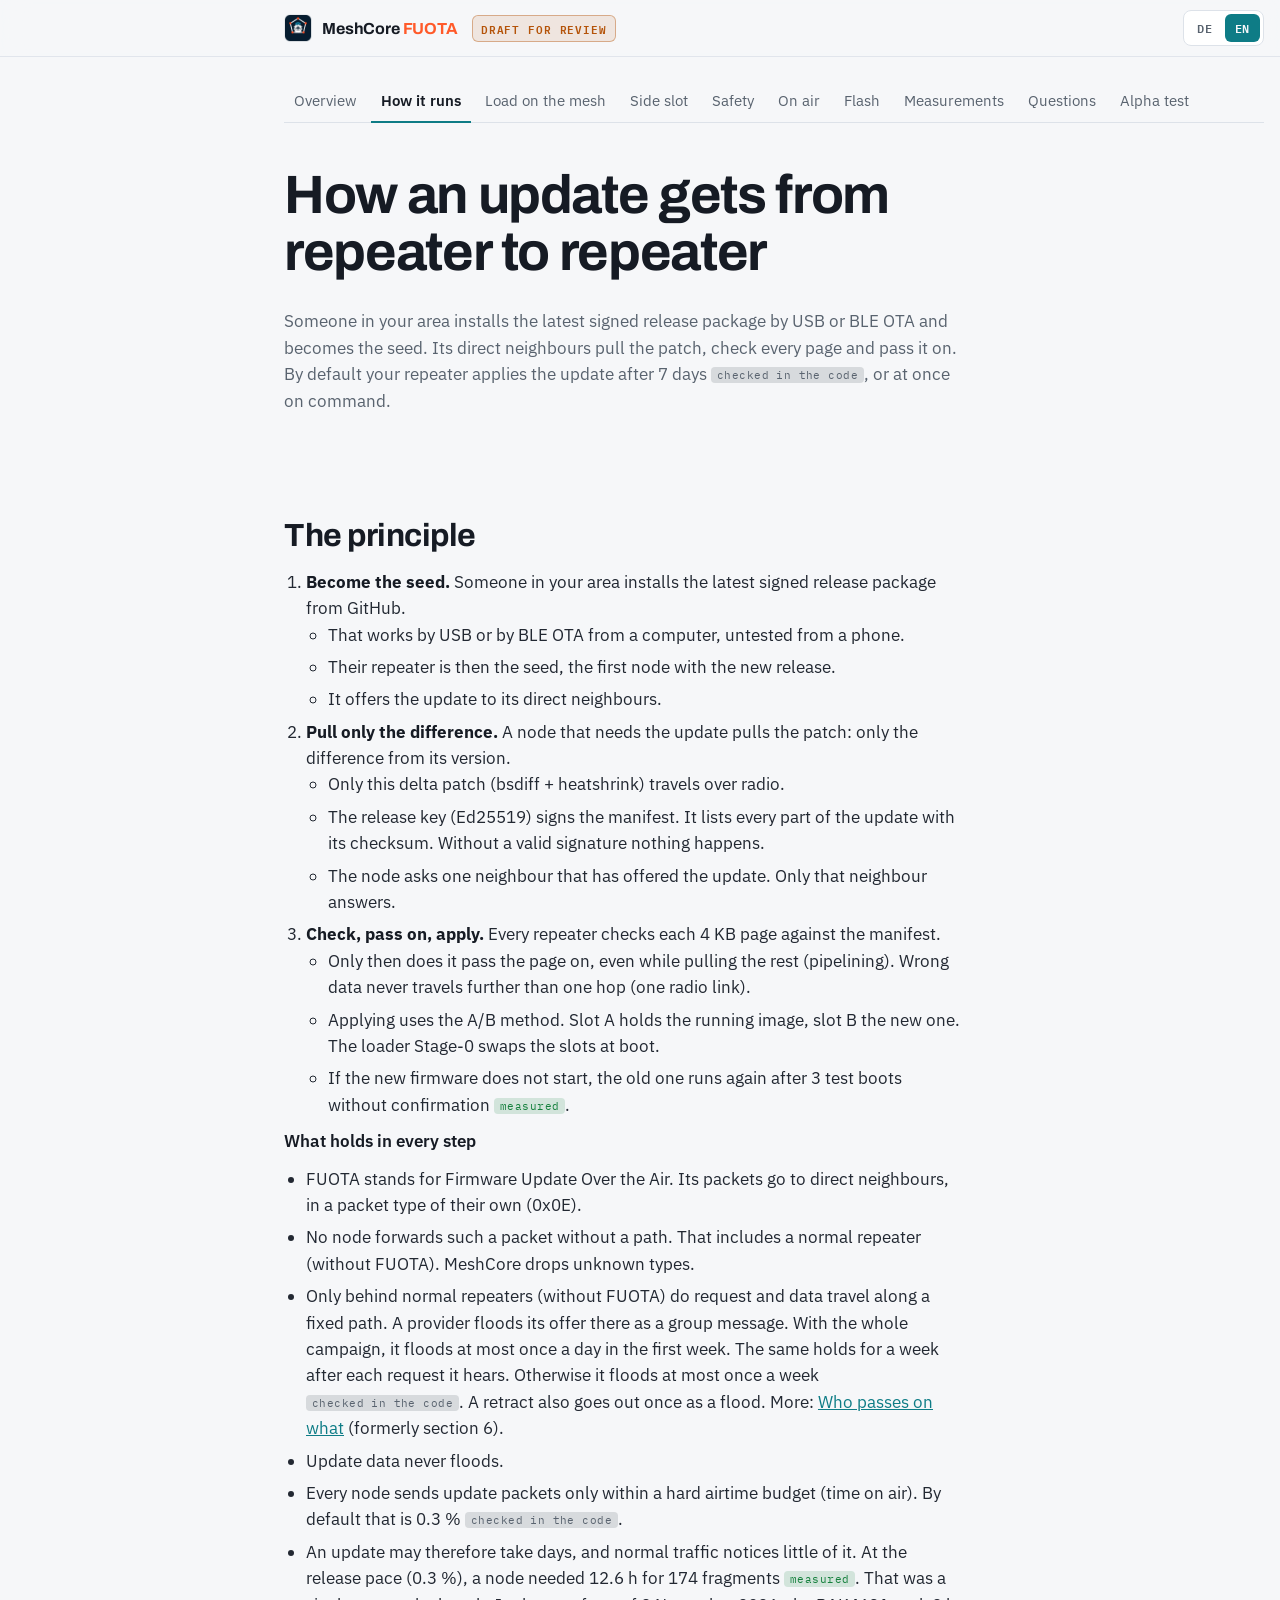
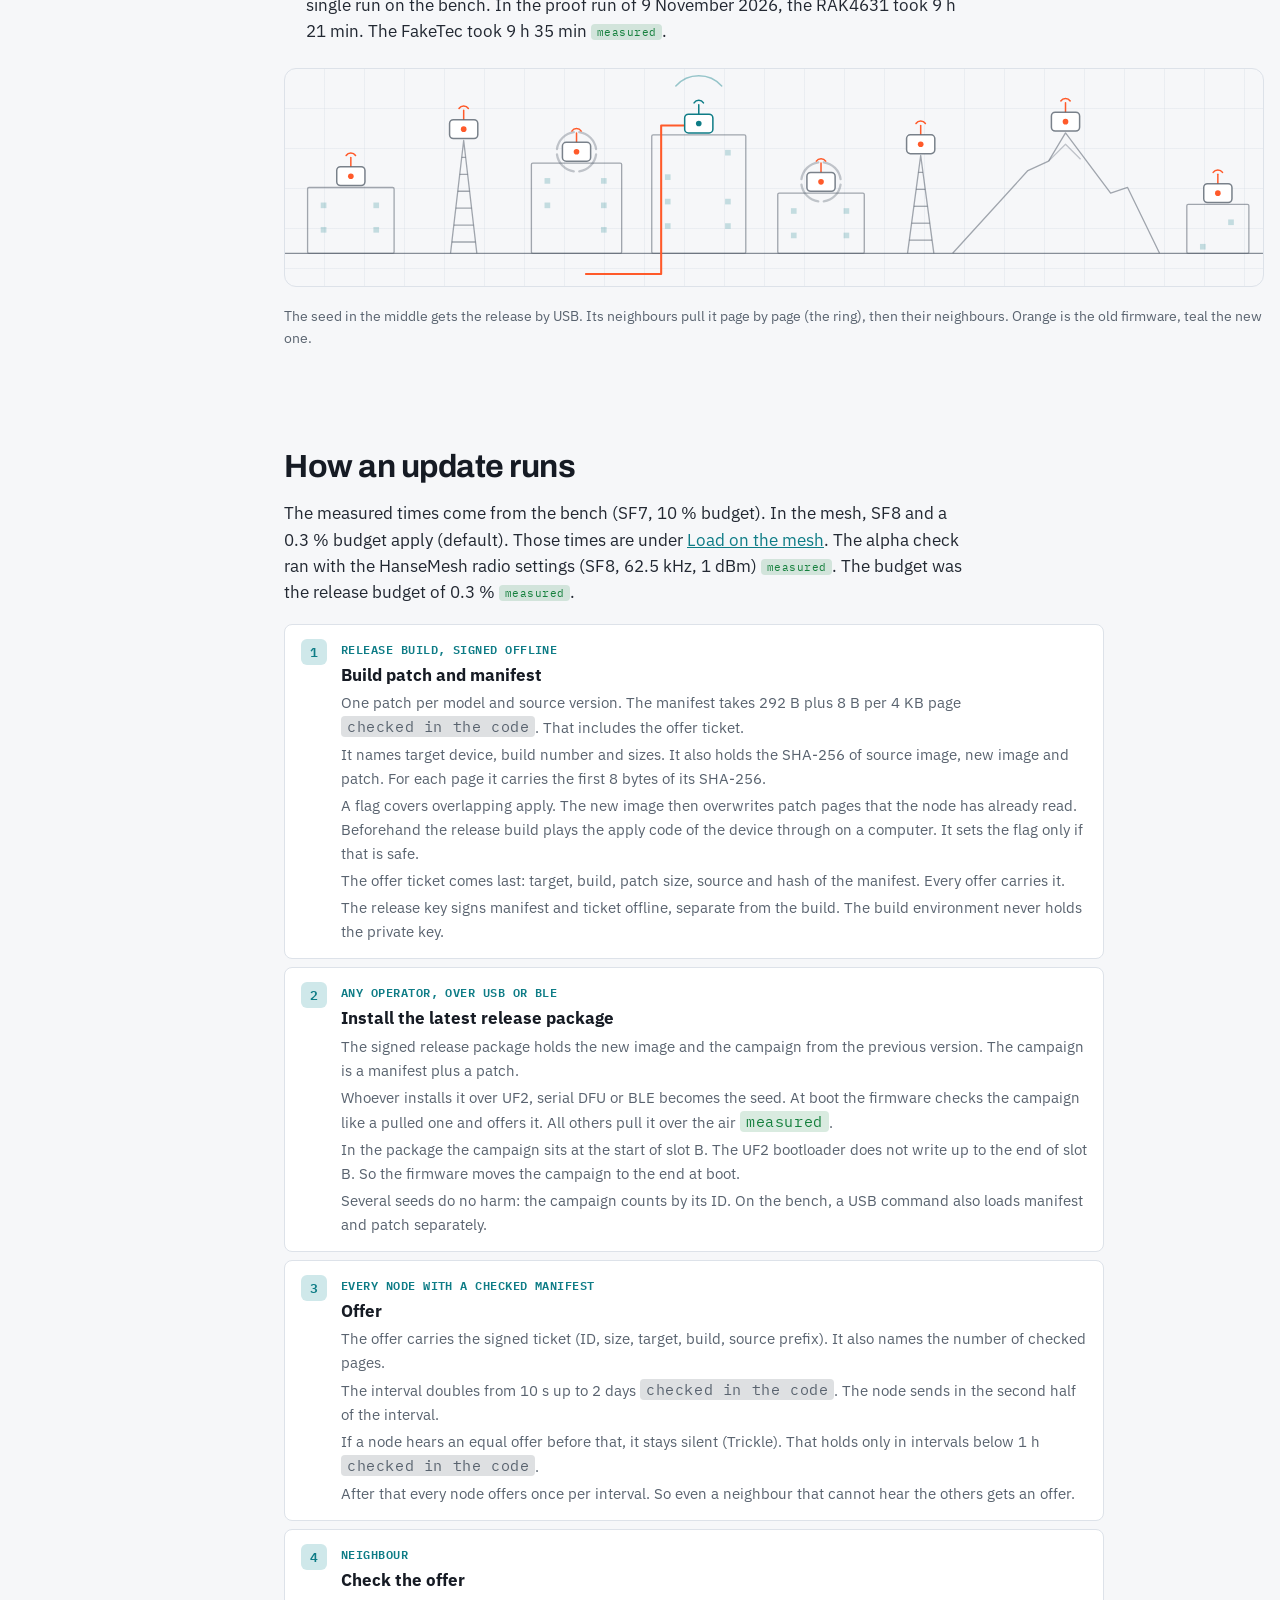
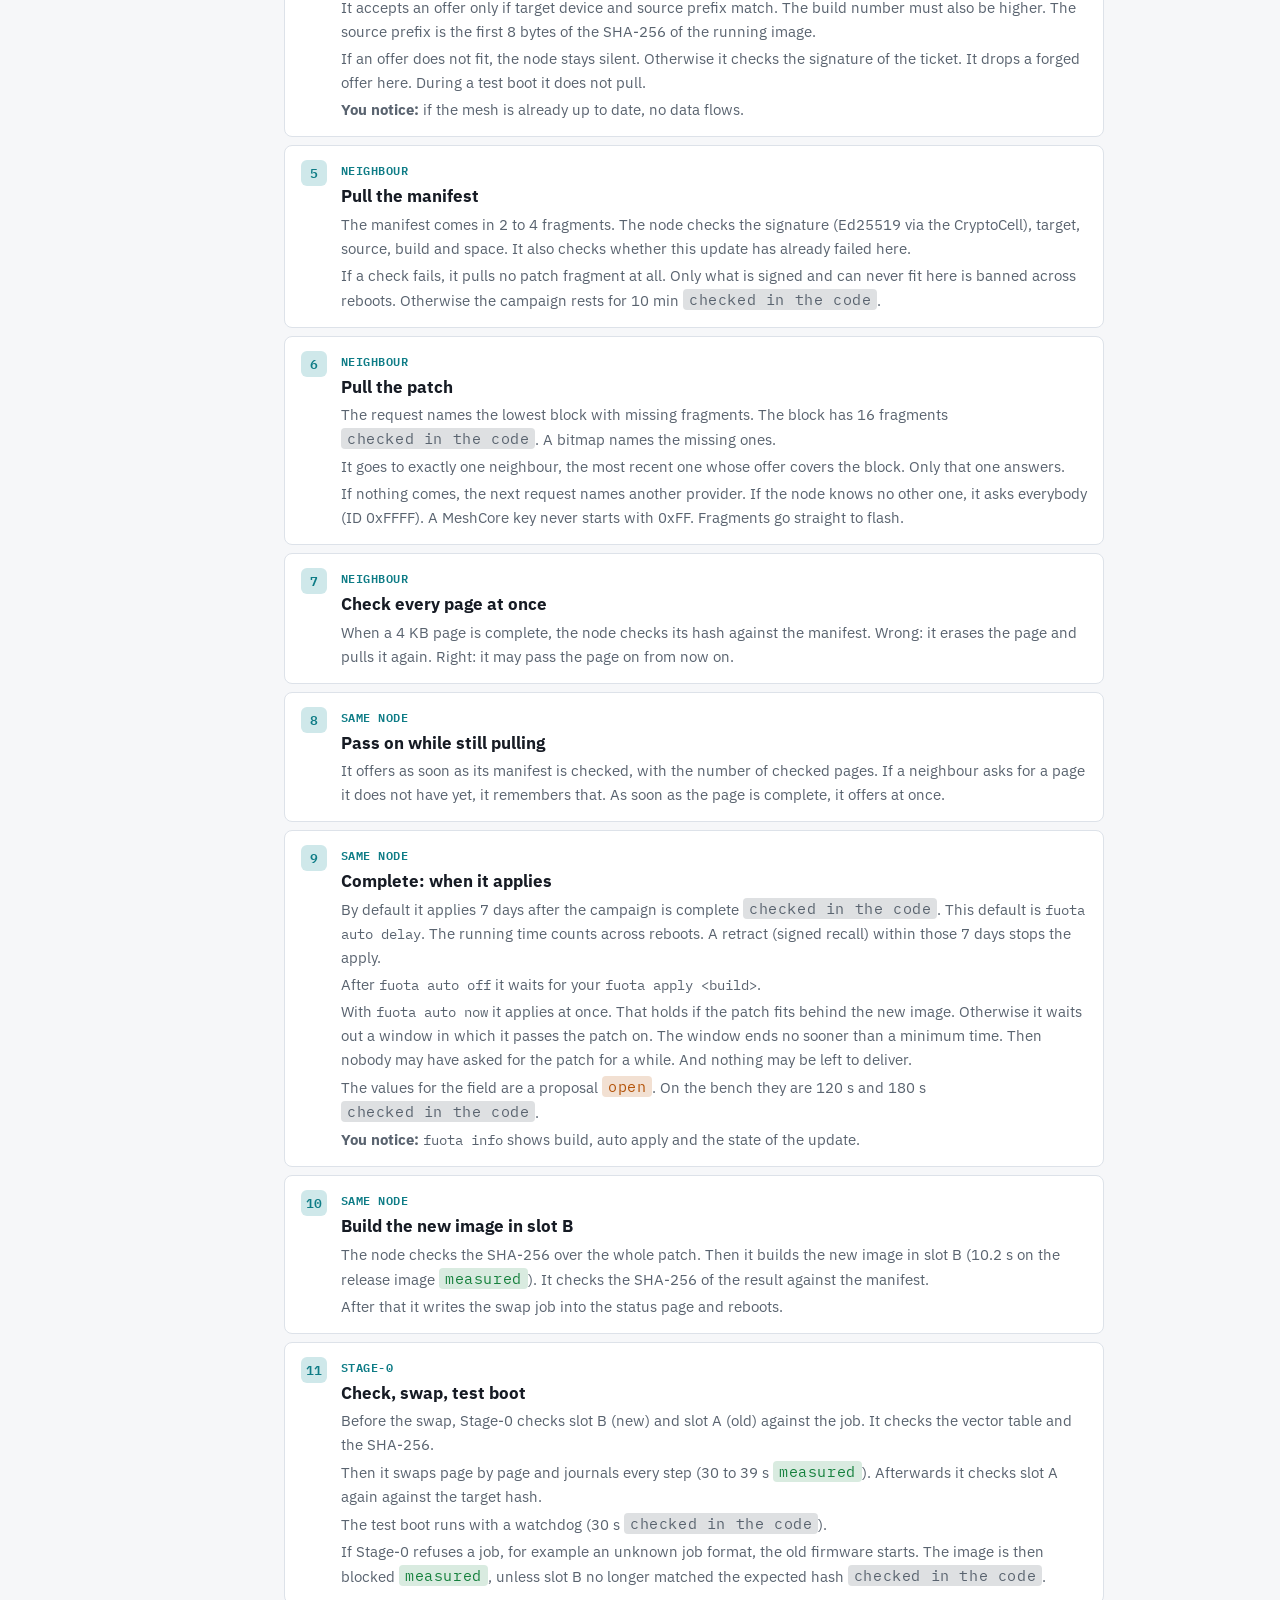
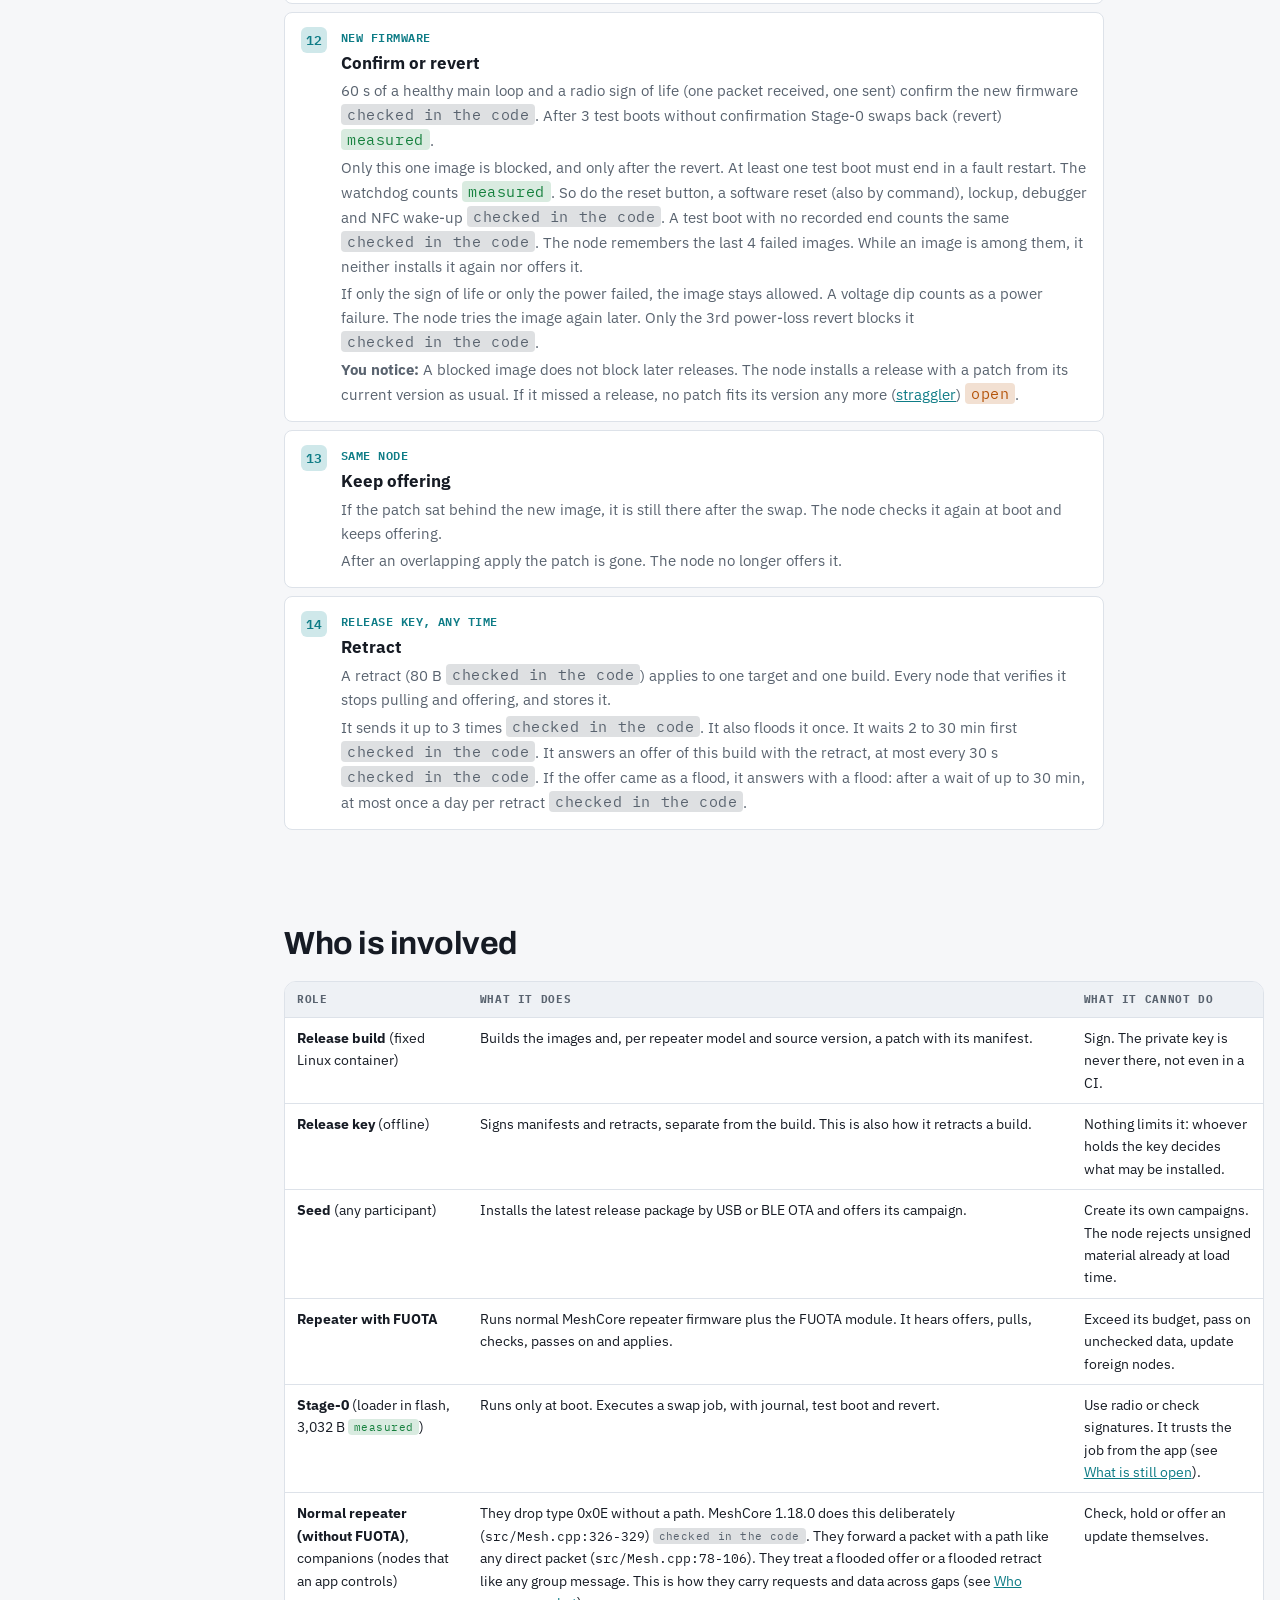
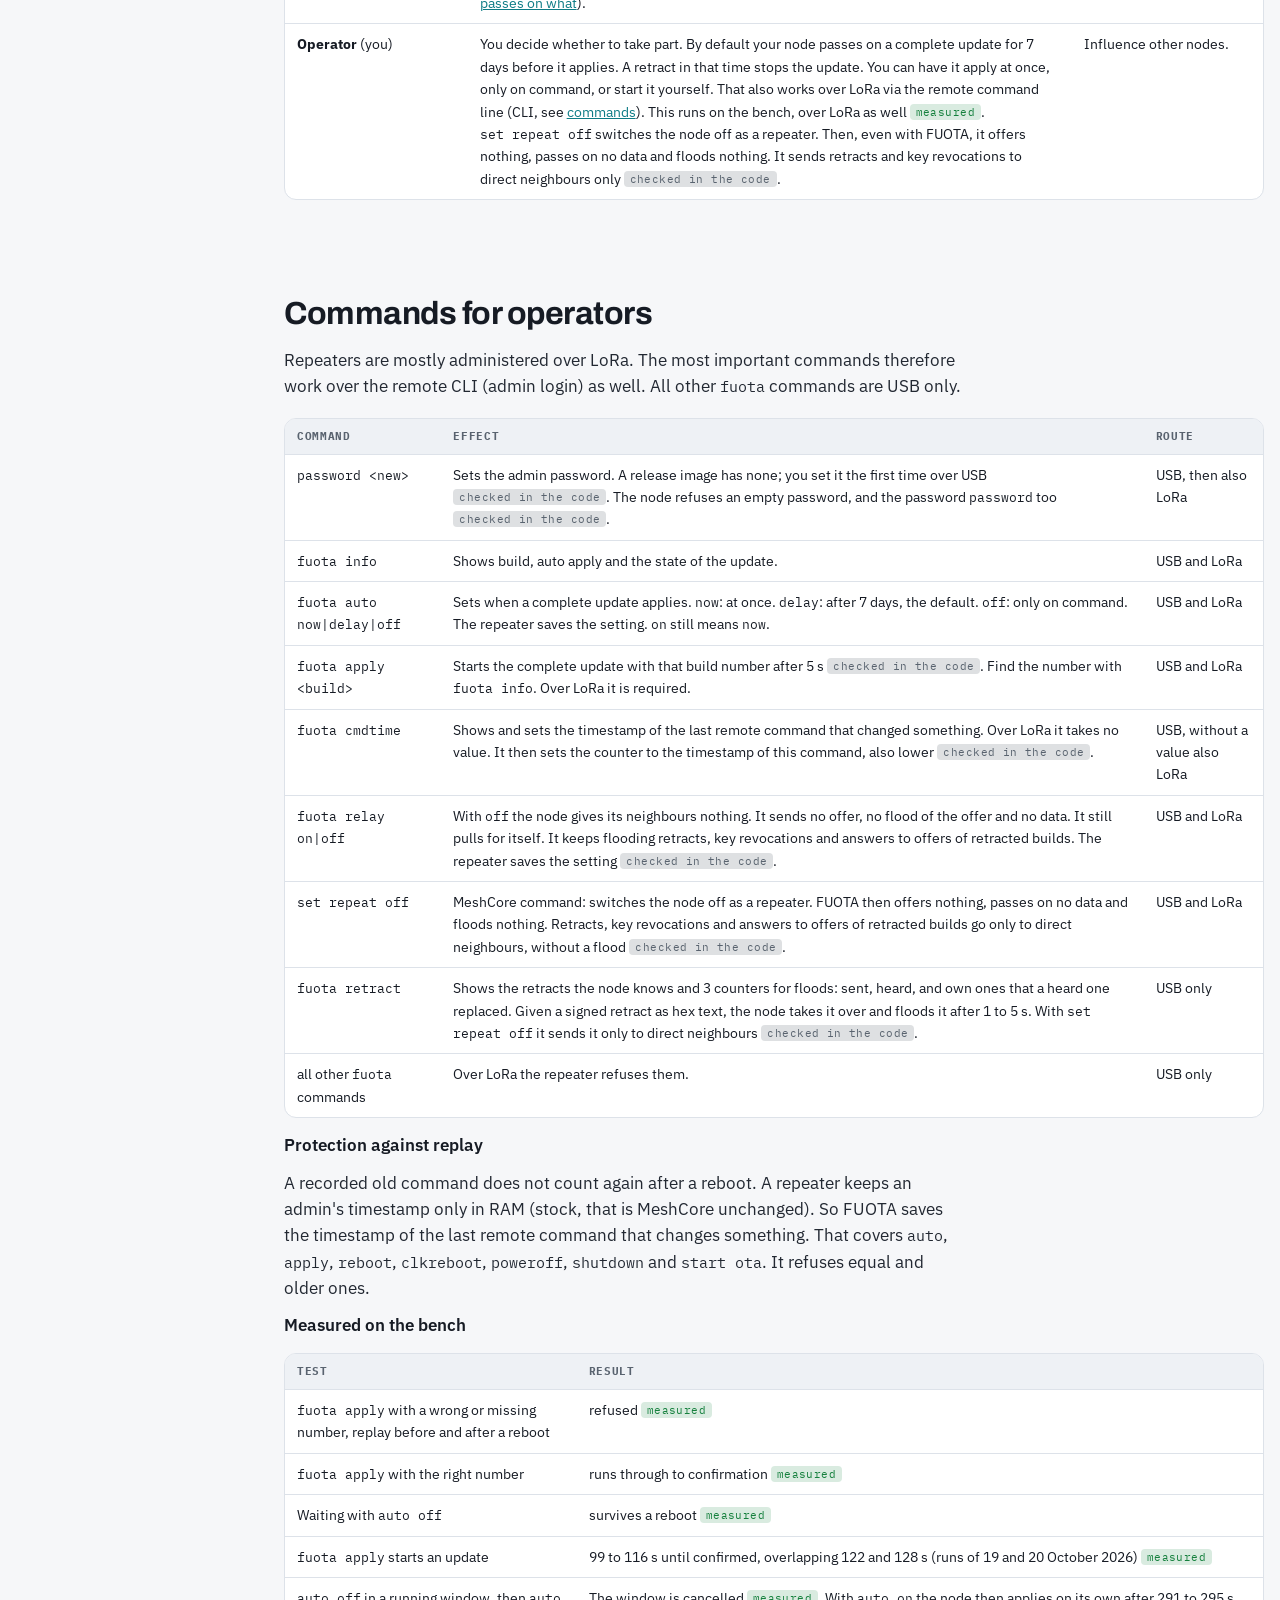
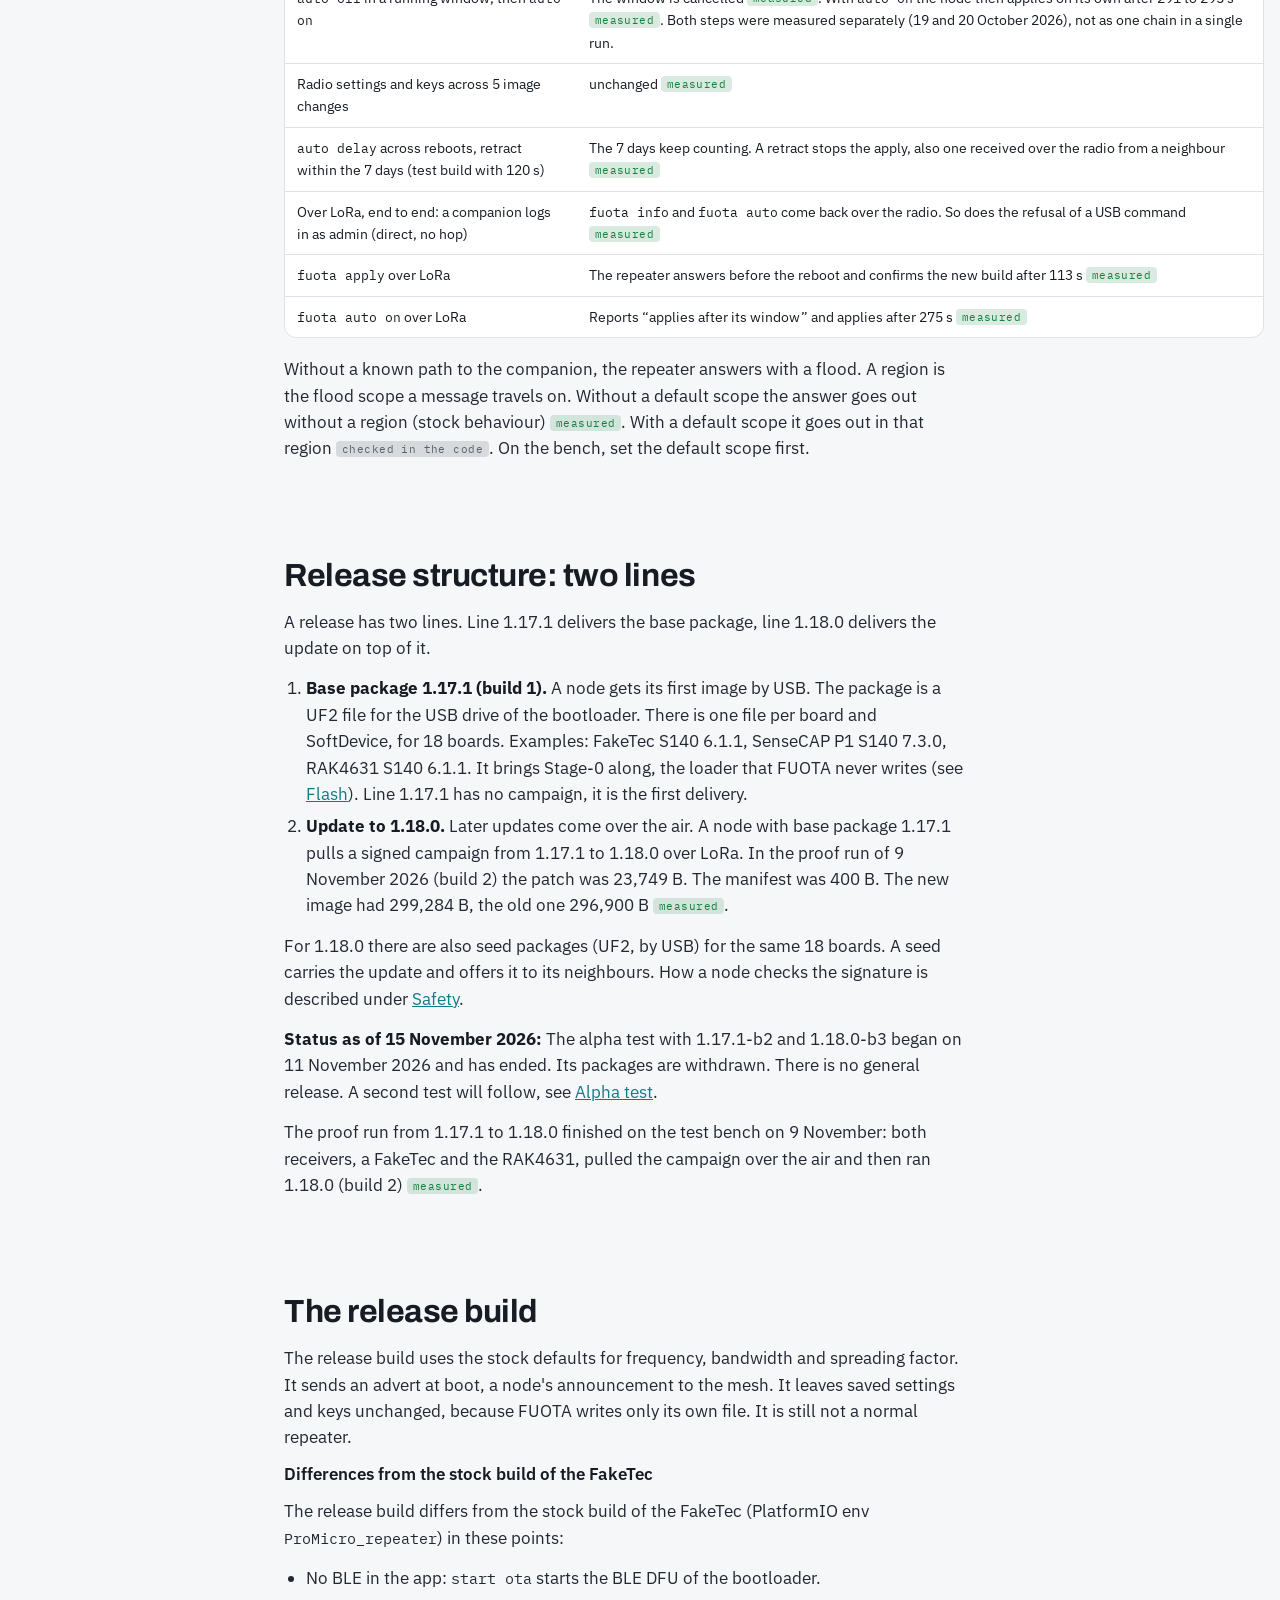
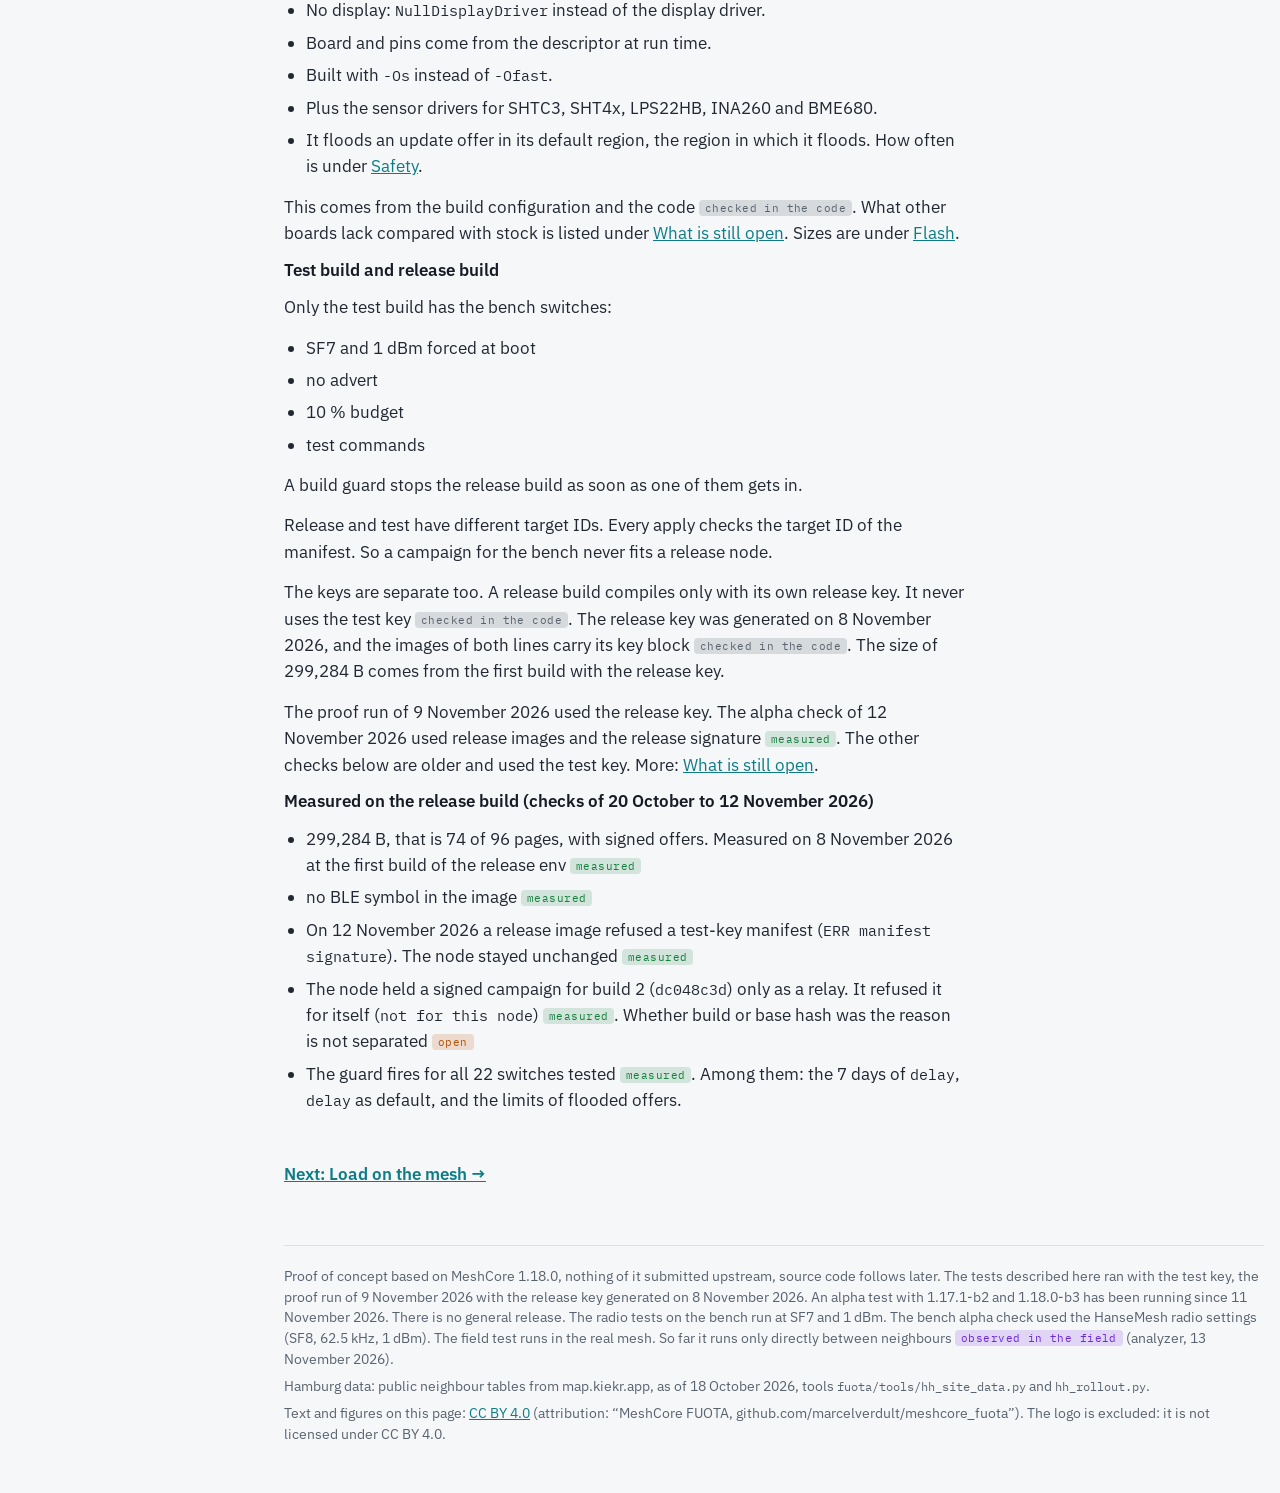
==== ablauf.html @ 0b9c937c "Alpha-Test: erster Test beendet, Pakete zurückgezogen, Verweise auf die Releases entfernt (DE, EN) a" ====
<!doctype html>
<html lang="de" data-lang="de">
<head>
<meta charset="utf-8">
<meta name="viewport" content="width=device-width,initial-scale=1,viewport-fit=cover">
<title>Ablauf · MeshCore FUOTA</title>
<meta name="description" content="MeshCore FUOTA: firmware updates over LoRa for MeshCore repeaters, design for review (DE/EN)">
<meta property="og:title" content="Ablauf · MeshCore FUOTA">
<meta property="og:description" content="Firmware updates over LoRa for MeshCore repeaters, design for review (DE/EN)">
<meta property="og:image" content="https://marcelverdult.github.io/meshcore_fuota/logo/logo-dark.png">
<link rel="icon" type="image/png" sizes="16x16" href="logo/favicon-16.png">
<link rel="icon" type="image/png" sizes="32x32" href="logo/favicon-32.png">
<link rel="icon" type="image/png" sizes="48x48" href="logo/favicon-48.png">
<link rel="apple-touch-icon" href="logo/apple-touch-icon.png">
<link rel="preconnect" href="https://fonts.googleapis.com">
<link rel="preconnect" href="https://fonts.gstatic.com" crossorigin>
<link rel="stylesheet" href="https://fonts.googleapis.com/css2?family=Archivo:wght@600;700&family=IBM+Plex+Mono:wght@400;600&family=IBM+Plex+Sans:wght@400;500;600&display=swap">
<link rel="stylesheet" href="assets/site.css">
<script>
(function () {
  // before the first paint: forward old section links of the single page, then pick the language
  // (#de / #en, saved choice, else the browser language) so the other language never flashes
  var moved = window.fuotaMoved = {}, h = location.hash.slice(1);
  if (moved[h]) { location.replace(moved[h] + "#" + h); return; }
  var l = (h === "de" || h === "en") ? h : null;
  if (!l) { try { l = localStorage.getItem("fuota-lang"); } catch (e) {} }
  if (l !== "de" && l !== "en") l = (navigator.language || "de").toLowerCase().indexOf("de") === 0 ? "de" : "en";
  document.documentElement.setAttribute("data-lang", l);
  document.documentElement.setAttribute("lang", l);
})();
</script>
</head>
<body class="has-rail" data-title-de="Ablauf · MeshCore FUOTA" data-title-en="How it runs · MeshCore FUOTA">
<div class="bar"><div class="bar-in">
  <a class="mark" href="index.html" aria-label="MeshCore FUOTA"><img src="logo/icon.png" alt="" width="28" height="28"><span>MeshCore <b>FUOTA</b></span></a>
  <span class="chip-draft"><span lang="de">Entwurf zur Prüfung</span><span lang="en">Draft for review</span></span>
  <span class="here" aria-hidden="true"></span>
  <div class="langs" role="group" aria-label="Sprache / language">
    <button type="button" id="btn-de" data-l="de" aria-pressed="true">DE</button>
    <button type="button" id="btn-en" data-l="en" aria-pressed="false">EN</button>
  </div>
</div><div class="progress"></div></div>
<nav class="rail" aria-hidden="true"></nav>
<div class="wrap">
  <nav class="pages" aria-label="Seiten / pages">
    <ul>
      <li><a href="index.html"><span lang="de">Überblick</span><span lang="en">Overview</span></a></li>
      <li><a href="ablauf.html" aria-current="page"><span lang="de">Ablauf</span><span lang="en">How it runs</span></a></li>
      <li><a href="kosten.html"><span lang="de">Last im Mesh</span><span lang="en">Load on the mesh</span></a></li>
      <li><a href="nebenslot.html"><span lang="de">Nebenslot</span><span lang="en">Side slot</span></a></li>
      <li><a href="sicherheit.html"><span lang="de">Sicherheit</span><span lang="en">Safety</span></a></li>
      <li><a href="funk.html"><span lang="de">Funk</span><span lang="en">On air</span></a></li>
      <li><a href="flash.html"><span lang="de">Flash</span><span lang="en">Flash</span></a></li>
      <li><a href="tests.html"><span lang="de">Messungen</span><span lang="en">Measurements</span></a></li>
      <li><a href="fragen.html"><span lang="de">Fragen</span><span lang="en">Questions</span></a></li>
      <li><a href="alpha.html"><span lang="de">Alpha-Test</span><span lang="en">Alpha test</span></a></li>
    </ul>
  </nav>
  <main>
<header class="hero">
    <div lang="de">
      <h1>So kommt ein Update von Repeater zu Repeater</h1>
      <p class="lede">Einer in deiner Gegend installiert das neueste signierte Release-Paket per USB oder BLE-OTA und wird Seed.
        Seine direkten Nachbarn holen den Patch, prüfen jede Seite und geben sie weiter. Ab Werk wendet dein Repeater
        das Update nach 7 Tagen an <span class="m code">im Code geprüft</span>, auf Befehl auch sofort.</p>
    </div>
    <div lang="en">
      <h1>How an update gets from repeater to repeater</h1>
      <p class="lede">Someone in your area installs the latest signed release package by USB or BLE OTA and becomes the seed.
        Its direct neighbours pull the patch, check every page and pass it on. By default your repeater applies
        the update after 7 days <span class="m code">checked in the code</span>, or at once on command.</p>
    </div>
  </header>

  <section id="kurz">
    <div lang="de" class="prose">
      <h2>Das Prinzip</h2>
      <ol>
        <li><b>Seed werden.</b> Einer in deiner Gegend installiert das neueste signierte Release-Paket von GitHub.
          <ul>
            <li>Das geht per USB oder per BLE-OTA vom Rechner, vom Handy ungetestet.</li>
            <li>Sein Repeater ist damit der Seed, der erste Knoten mit dem neuen Release.</li>
            <li>Er bietet das Update seinen direkten Nachbarn an.</li>
          </ul></li>
        <li><b>Nur den Unterschied holen.</b> Wer das Update braucht, holt den Patch: nur den Unterschied zu seiner
          Version.
          <ul>
            <li>Über Funk geht nur dieser Delta-Patch (bsdiff + heatshrink).</li>
            <li>Der Release-Schlüssel (Ed25519) signiert das Manifest: die Liste aller Teile des Updates mit ihren
              Prüfsummen. Ohne gültige Signatur passiert nichts.</li>
            <li>Der Knoten fragt einen Nachbarn an, der das Update angeboten hat. Nur dieser antwortet.</li>
          </ul></li>
        <li><b>Prüfen, weitergeben, anwenden.</b> Jeder Repeater prüft jede 4-KB-Seite gegen das Manifest.
          <ul>
            <li>Erst dann gibt er sie weiter, schon während er den Rest holt (Pipelining). Falsche Daten kommen nie
              weiter als einen Hop (Funksprung).</li>
            <li>Dein Repeater wendet im A/B-Verfahren an. Slot A hält das laufende Image, Slot B das neue. Der Loader
              Stage-0 tauscht die Slots beim Start.</li>
            <li>Startet die neue Firmware nicht, läuft nach 3 Probestarts ohne Bestätigung wieder die alte
              <span class="m meas">gemessen</span>.</li>
          </ul></li>
      </ol>
      <h3>Was in jedem Schritt gilt</h3>
      <ul>
        <li>FUOTA steht für Firmware Update Over the Air. Seine Pakete gehen an direkte Nachbarn, in einem eigenen Pakettyp (0x0E).</li>
        <li>Kein Knoten leitet ein solches Paket ohne Pfad weiter, auch kein normaler Repeater (ohne FUOTA). MeshCore
          verwirft unbekannte Typen.</li>
        <li>Nur hinter normalen Repeatern (ohne FUOTA) laufen Anfrage und Daten auf einem festen Pfad. Ein Anbieter
          flutet dort sein Angebot als Gruppen-Nachricht. Hat er die ganze Kampagne, flutet er in der ersten Woche höchstens einmal am Tag. Dasselbe gilt eine Woche lang nach jeder Anfrage, die er hört. Sonst flutet er höchstens einmal je Woche <span class="m code">im Code geprüft</span>. Auch ein Retract geht einmal als Flut raus. Mehr dazu:
          <a href="funk.html#weiter">Wer was weitergibt</a> (früher Abschnitt 6).</li>
        <li>Update-Daten fluten nie.</li>
        <li>Jeder Knoten sendet Update-Pakete nur im harten Airtime-Budget (Sendezeit). Ab Werk sind das 0,3 %
          <span class="m code">im Code geprüft</span>.</li>
        <li>Ein Update darf darum Tage dauern, und der normale Verkehr merkt davon wenig. Mit dem Release-Takt (0,3 %) brauchte ein Knoten 12,6 h für 174 Fragmente <span class="m meas">gemessen</span>. Das war ein einzelner Lauf am Testaufbau. Im Nachweislauf vom 9. November 2026 war das RAK4631 nach 9 h 21 min fertig. Der FakeTec brauchte 9 h 35 min <span class="m meas">gemessen</span>.</li>
      </ul>
    </div>
    <div lang="en" class="prose">
      <h2>The principle</h2>
      <ol>
        <li><b>Become the seed.</b> Someone in your area installs the latest signed release package from GitHub.
          <ul>
            <li>That works by USB or by BLE OTA from a computer, untested from a phone.</li>
            <li>Their repeater is then the seed, the first node with the new release.</li>
            <li>It offers the update to its direct neighbours.</li>
          </ul></li>
        <li><b>Pull only the difference.</b> A node that needs the update pulls the patch: only the difference from its
          version.
          <ul>
            <li>Only this delta patch (bsdiff + heatshrink) travels over radio.</li>
            <li>The release key (Ed25519) signs the manifest. It lists every part of the update with its checksum.
              Without a valid signature nothing happens.</li>
            <li>The node asks one neighbour that has offered the update. Only that neighbour answers.</li>
          </ul></li>
        <li><b>Check, pass on, apply.</b> Every repeater checks each 4 KB page against the manifest.
          <ul>
            <li>Only then does it pass the page on, even while pulling the rest (pipelining). Wrong data never
              travels further than one hop (one radio link).</li>
            <li>Applying uses the A/B method. Slot A holds the running image, slot B the new one. The loader Stage-0
              swaps the slots at boot.</li>
            <li>If the new firmware does not start, the old one runs again after 3 test boots without confirmation
              <span class="m meas">measured</span>.</li>
          </ul></li>
      </ol>
      <h3>What holds in every step</h3>
      <ul>
        <li>FUOTA stands for Firmware Update Over the Air. Its packets go to direct neighbours, in a packet type of their own (0x0E).</li>
        <li>No node forwards such a packet without a path. That includes a normal repeater (without FUOTA). MeshCore
          drops unknown types.</li>
        <li>Only behind normal repeaters (without FUOTA) do request and data travel along a fixed path. A provider floods
          its offer there as a group message. With the whole campaign, it floods at most once a day in the first week. The same holds for a week after each request it hears. Otherwise it floods at most once a week <span class="m code">checked in the code</span>. A retract also goes out once as a flood. More: <a href="funk.html#weiter">Who passes on what</a>
          (formerly section 6).</li>
        <li>Update data never floods.</li>
        <li>Every node sends update packets only within a hard airtime budget (time on air). By default that is 0.3 %
          <span class="m code">checked in the code</span>.</li>
        <li>An update may therefore take days, and normal traffic notices little of it. At the release pace (0.3 %), a node needed 12.6 h for 174 fragments <span class="m meas">measured</span>. That was a single run on the bench. In the proof run of 9 November 2026, the RAK4631 took 9 h 21 min. The FakeTec took 9 h 35 min <span class="m meas">measured</span>.</li>
      </ul>
    </div>
    <figure class="anim-fig">
      <div class="hero-anim"></div>
      <figcaption lang="de">Der Seed in der Mitte bekommt das Release per USB. Seine Nachbarn holen es Seite für Seite
        (der Ring), danach deren Nachbarn. Orange ist die alte Firmware, Türkis die neue.</figcaption>
      <figcaption lang="en">The seed in the middle gets the release by USB. Its neighbours pull it page by page (the
        ring), then their neighbours. Orange is the old firmware, teal the new one.</figcaption>
    </figure>

  </section>

  <section id="ablauf">
    <div lang="de" class="prose">
      <h2>Ablauf eines Updates</h2>
      <p>Die gemessenen Zeiten stammen vom Testaufbau (SF7, 10 % Budget). Im Mesh gelten SF8 und 0,3 % Budget (Standard). Diese Zeiten stehen unter <a href="kosten.html">Last im Mesh</a>. Die Alpha-Prüfung lief mit den Funkwerten des HanseMesh (SF8, 62,5 kHz, 1 dBm) <span class="m meas">gemessen</span>. Das Budget war das Release-Budget von 0,3 % <span class="m meas">gemessen</span>.</p>
    </div>
    <div lang="en" class="prose">
      <h2>How an update runs</h2>
      <p>The measured times come from the bench (SF7, 10 % budget). In the mesh, SF8 and a 0.3 % budget apply (default). Those times are under <a href="kosten.html">Load on the mesh</a>. The alpha check ran with the HanseMesh radio settings (SF8, 62.5 kHz, 1 dBm) <span class="m meas">measured</span>. The budget was the release budget of 0.3 % <span class="m meas">measured</span>.</p>
    </div>
    <div class="steps" lang="de">
      <div class="step"><div><span class="who">Release-Build, offline signiert</span><b>Patch und Manifest bauen</b>
        <span>Je Modell und Quell-Version entsteht ein Patch. Das Manifest hat 292 B plus 8 B je 4-KB-Seite, mit Angebots-Ticket <span class="m code">im Code geprüft</span>.</span>
        <span>Es nennt Ziel-Gerät, Build-Nummer, Größen und die SHA-256 von Quell-Image, neuem Image und Patch. Je Seite trägt es die ersten 8 Byte ihrer SHA-256.</span>
        <span>Dazu kommt ein Flag für das überlappende Anwenden. Dabei überschreibt das neue Image Patch-Seiten, die der Knoten schon gelesen hat. Der Release-Build spielt den Apply-Code des Geräts vorher auf dem Rechner durch. Das Flag setzt er nur, wenn das sicher ist.</span>
        <span>Am Ende steht das Angebots-Ticket: Ziel, Build, Patch-Größe, Quelle und Hash des Manifests. Jedes Angebot trägt es.</span>
        <span>Der Release-Schlüssel signiert Manifest und Ticket offline, getrennt vom Build. Die Build-Umgebung hat den privaten Schlüssel nie.</span></div></div>
      <div class="step"><div><span class="who">Irgendein Betreiber, per USB oder BLE</span><b>Neuestes Release-Paket installieren</b>
        <span>Das signierte Release-Paket enthält das neue Image und die Kampagne von der Vorversion. Sie besteht aus Manifest und Patch.</span>
        <span>Wer es per UF2, seriellem DFU oder BLE installiert, wird Seed. Beim Start prüft die Firmware die Kampagne wie eine geholte und bietet sie an. Alle anderen holen sie per Funk <span class="m meas">gemessen</span>.</span>
        <span>Im Paket liegt die Kampagne am Anfang von Slot B. Der UF2-Bootloader schreibt nicht bis ans Ende von Slot B. Darum verschiebt die Firmware sie beim Start dorthin.</span>
        <span>Mehrere Seeds schaden nicht: Die Kampagne zählt über ihre ID. Am Testaufbau lädt ein USB-Befehl Manifest und Patch auch einzeln.</span></div></div>
      <div class="step"><div><span class="who">Jeder Knoten mit geprüftem Manifest</span><b>Anbieten</b>
        <span>Das Angebot trägt das signierte Ticket (ID, Größe, Ziel, Build, Quell-Präfix). Dazu nennt es die Zahl geprüfter Seiten.</span>
        <span>Das Intervall verdoppelt sich von 10 s bis auf 2 Tage <span class="m code">im Code geprüft</span>. Der Knoten sendet in der zweiten Hälfte des Intervalls.</span>
        <span>Hört ein Knoten vorher ein gleiches Angebot, schweigt er (Trickle). Das gilt nur in Intervallen unter 1 h <span class="m code">im Code geprüft</span>.</span>
        <span>Danach bietet jeder Knoten einmal je Intervall an. So bekommt auch ein Nachbar ein Angebot, der die anderen nicht hört.</span></div></div>
      <div class="step"><div><span class="who">Nachbar</span><b>Angebot prüfen</b>
        <span>Er nimmt ein Angebot nur an, wenn Ziel-Gerät und Quell-Präfix passen. Außerdem muss die Build-Nummer höher sein. Das Quell-Präfix sind die ersten 8 Byte der SHA-256 des laufenden Images.</span>
        <span>Passt ein Angebot nicht, bleibt der Knoten still. Sonst prüft er die Signatur des Tickets. Ein gefälschtes Angebot verwirft er hier. Während eines Probestarts zieht er nicht.</span>
        <span><b>Du merkst:</b> Ist das Netz schon aktuell, fließen keine Daten.</span></div></div>
      <div class="step"><div><span class="who">Nachbar</span><b>Manifest holen</b>
        <span>Das Manifest kommt in 2 bis 4 Fragmenten. Der Knoten prüft die Signatur (Ed25519 über die CryptoCell), Ziel, Quelle, Build und Platz. Dazu prüft er, ob dieses Update hier schon gescheitert ist.</span>
        <span>Fällt eine Prüfung durch, holt er kein einziges Patch-Fragment. Nur was signiert ist und hier nie passen kann, sperrt der Knoten über Neustarts. Sonst ruht die Kampagne 10 min <span class="m code">im Code geprüft</span>.</span></div></div>
      <div class="step"><div><span class="who">Nachbar</span><b>Patch holen</b>
        <span>Die Anfrage nennt den niedrigsten Block mit Lücken. Der Block hat 16 Fragmente <span class="m code">im Code geprüft</span>, eine Bitmap nennt die fehlenden.</span>
        <span>Sie geht an genau einen Nachbarn, den zuletzt gehörten, dessen Angebot den Block abdeckt. Nur er antwortet.</span>
        <span>Kommt nichts, nennt die nächste Anfrage einen anderen Anbieter. Kennt der Knoten keinen weiteren, fragt er alle (Kennung 0xFFFF). Ein MeshCore-Schlüssel beginnt nie mit 0xFF. Fragmente landen direkt im Flash.</span></div></div>
      <div class="step"><div><span class="who">Nachbar</span><b>Jede Seite sofort prüfen</b>
        <span>Ist eine 4-KB-Seite vollständig, prüft der Knoten sie gegen ihren Hash aus dem Manifest. Falsch: Er löscht die Seite und holt sie neu. Richtig: Er darf sie ab sofort weitergeben.</span></div></div>
      <div class="step"><div><span class="who">Derselbe Knoten</span><b>Weitergeben, während er noch holt</b>
        <span>Er bietet an, sobald sein Manifest geprüft ist, mit der Zahl geprüfter Seiten. Fragt ein Nachbar nach einer Seite, die er noch nicht hat, merkt er sich das. Sobald die Seite fertig ist, bietet er sofort an.</span></div></div>
      <div class="step"><div><span class="who">Derselbe Knoten</span><b>Vollständig: wann er anwendet</b>
        <span>Ab Werk wendet er an, wenn die Kampagne 7 Tage komplett war <span class="m code">im Code geprüft</span>. Dieser Standard heißt <code>fuota auto delay</code>. Die Laufzeit zählt über Neustarts. Ein Retract (signierter Rückruf) in diesen 7 Tagen stoppt das Anwenden.</span>
        <span>Nach <code>fuota auto off</code> wartet er auf dein <code>fuota apply &lt;build&gt;</code>.</span>
        <span>Mit <code>fuota auto now</code> wendet er sofort an. Das gilt, wenn der Patch hinter das neue Image passt. Sonst wartet er ein Fenster ab, in dem er weitergibt. Es endet frühestens nach einer Mindestzeit. Dann muss eine Weile niemand nach dem Patch gefragt haben. Zudem darf nichts mehr auszuliefern sein.</span>
        <span>Die Werte für das Feld sind ein Vorschlag <span class="m open">offen</span>. Am Testaufbau sind es 120 s und 180 s <span class="m code">im Code geprüft</span>.</span>
        <span><b>Du merkst:</b> <code>fuota info</code> zeigt Build, Auto-Apply und den Stand des Updates.</span></div></div>
      <div class="step"><div><span class="who">Derselbe Knoten</span><b>Neues Image in Slot B bauen</b>
        <span>Der Knoten prüft die SHA-256 über den ganzen Patch. Dann baut er das neue Image in Slot B (10,2 s beim Release-Image <span class="m meas">gemessen</span>). Er prüft die SHA-256 des Ergebnisses gegen das Manifest.</span>
        <span>Danach schreibt er den Tausch-Auftrag in die Status-Seite und startet neu.</span></div></div>
      <div class="step"><div><span class="who">Stage-0</span><b>Prüfen, tauschen, Probestart</b>
        <span>Vor dem Tausch prüft Stage-0 Slot B (neu) und Slot A (alt) gegen den Auftrag. Dabei prüft es Vektortabelle und SHA-256.</span>
        <span>Dann tauscht es seitenweise, jeder Schritt steht im Journal (30 bis 39 s <span class="m meas">gemessen</span>). Danach prüft es Slot A erneut gegen den Soll-Hash.</span>
        <span>Der Probestart läuft mit Watchdog (30 s <span class="m code">im Code geprüft</span>).</span>
        <span>Lehnt Stage-0 einen Auftrag ab, etwa wegen eines unbekannten Auftragsformats, startet die alte Firmware. Das Image ist dann gesperrt <span class="m meas">gemessen</span>, außer wenn Slot B nicht mehr zum erwarteten Hash passte <span class="m code">im Code geprüft</span>.</span></div></div>
      <div class="step"><div><span class="who">Neue Firmware</span><b>Bestätigen oder zurück</b>
        <span>60 s gesunde Hauptschleife und ein Funk-Lebenszeichen (ein Paket empfangen, eines gesendet) bestätigen die neue Firmware <span class="m code">im Code geprüft</span>. Nach 3 Probestarts ohne Bestätigung tauscht Stage-0 zurück (Rückfall) <span class="m meas">gemessen</span>.</span>
        <span>Gesperrt wird nur dieses eine Image, und erst nach dem Rückfall. Dafür muss mindestens ein Probestart mit einem Fehler-Neustart enden. Der Watchdog zählt <span class="m meas">gemessen</span>. Ebenso zählen Reset-Taste, Software-Reset (auch per Befehl), Lockup, Debugger und NFC-Wecken <span class="m code">im Code geprüft</span>. Ein Probestart ohne erfasstes Ende zählt auch so <span class="m code">im Code geprüft</span>. Der Knoten merkt sich die letzten 4 gescheiterten Images. Solange ein Image dazugehört, installiert er es nicht wieder und bietet es nicht an.</span>
        <span>Fehlte nur das Lebenszeichen oder fiel nur der Strom aus, bleibt das Image erlaubt. Ein Spannungseinbruch zählt als Stromausfall. Der Knoten versucht es später neu. Erst der 3. Stromausfall-Rückfall sperrt es <span class="m code">im Code geprüft</span>.</span>
        <span><b>Du merkst:</b> Ein gesperrtes Image blockiert spätere Releases nicht. Ein Release mit einem Patch von seinem Stand installiert der Knoten normal. Hat er ein Release verpasst, passt kein Patch mehr zu seinem Stand (<a href="fragen.html#luecken">Nachzügler</a>) <span class="m open">offen</span>.</span></div></div>
      <div class="step"><div><span class="who">Derselbe Knoten</span><b>Weiter anbieten</b>
        <span>Lag der Patch hinter dem neuen Image, liegt er nach dem Tausch noch da. Der Knoten prüft ihn beim Start erneut und bietet weiter an.</span>
        <span>Nach einem überlappenden Anwenden ist der Patch weg. Der Knoten bietet ihn nicht mehr an.</span></div></div>
      <div class="step"><div><span class="who">Release-Schlüssel, jederzeit</span><b>Zurückziehen</b>
        <span>Ein Retract (80 B <span class="m code">im Code geprüft</span>) gilt für ein Ziel und einen Build. Jeder Knoten, der ihn prüft, stoppt Holen und Anbieten und speichert ihn.</span>
        <span>Er sendet ihn bis zu 3-mal <span class="m code">im Code geprüft</span>. Außerdem flutet er ihn einmal. Vorher wartet er 2 bis 30 min <span class="m code">im Code geprüft</span>. Auf ein Angebot dieses Builds antwortet er mit dem Retract, höchstens alle 30 s <span class="m code">im Code geprüft</span>. Kam das Angebot als Flut, antwortet er mit einer Flut: nach einer Wartezeit von bis zu 30 min, höchstens einmal am Tag je Retract <span class="m code">im Code geprüft</span>.</span></div></div>
    </div>
    <div class="steps" lang="en">
      <div class="step"><div><span class="who">Release build, signed offline</span><b>Build patch and manifest</b>
        <span>One patch per model and source version. The manifest takes 292 B plus 8 B per 4 KB page <span class="m code">checked in the code</span>. That includes the offer ticket.</span>
        <span>It names target device, build number and sizes. It also holds the SHA-256 of source image, new image and patch. For each page it carries the first 8 bytes of its SHA-256.</span>
        <span>A flag covers overlapping apply. The new image then overwrites patch pages that the node has already read. Beforehand the release build plays the apply code of the device through on a computer. It sets the flag only if that is safe.</span>
        <span>The offer ticket comes last: target, build, patch size, source and hash of the manifest. Every offer carries it.</span>
        <span>The release key signs manifest and ticket offline, separate from the build. The build environment never holds the private key.</span></div></div>
      <div class="step"><div><span class="who">Any operator, over USB or BLE</span><b>Install the latest release package</b>
        <span>The signed release package holds the new image and the campaign from the previous version. The campaign is a manifest plus a patch.</span>
        <span>Whoever installs it over UF2, serial DFU or BLE becomes the seed. At boot the firmware checks the campaign like a pulled one and offers it. All others pull it over the air <span class="m meas">measured</span>.</span>
        <span>In the package the campaign sits at the start of slot B. The UF2 bootloader does not write up to the end of slot B. So the firmware moves the campaign to the end at boot.</span>
        <span>Several seeds do no harm: the campaign counts by its ID. On the bench, a USB command also loads manifest and patch separately.</span></div></div>
      <div class="step"><div><span class="who">Every node with a checked manifest</span><b>Offer</b>
        <span>The offer carries the signed ticket (ID, size, target, build, source prefix). It also names the number of checked pages.</span>
        <span>The interval doubles from 10 s up to 2 days <span class="m code">checked in the code</span>. The node sends in the second half of the interval.</span>
        <span>If a node hears an equal offer before that, it stays silent (Trickle). That holds only in intervals below 1 h <span class="m code">checked in the code</span>.</span>
        <span>After that every node offers once per interval. So even a neighbour that cannot hear the others gets an offer.</span></div></div>
      <div class="step"><div><span class="who">Neighbour</span><b>Check the offer</b>
        <span>It accepts an offer only if target device and source prefix match. The build number must also be higher. The source prefix is the first 8 bytes of the SHA-256 of the running image.</span>
        <span>If an offer does not fit, the node stays silent. Otherwise it checks the signature of the ticket. It drops a forged offer here. During a test boot it does not pull.</span>
        <span><b>You notice:</b> if the mesh is already up to date, no data flows.</span></div></div>
      <div class="step"><div><span class="who">Neighbour</span><b>Pull the manifest</b>
        <span>The manifest comes in 2 to 4 fragments. The node checks the signature (Ed25519 via the CryptoCell), target, source, build and space. It also checks whether this update has already failed here.</span>
        <span>If a check fails, it pulls no patch fragment at all. Only what is signed and can never fit here is banned across reboots. Otherwise the campaign rests for 10 min <span class="m code">checked in the code</span>.</span></div></div>
      <div class="step"><div><span class="who">Neighbour</span><b>Pull the patch</b>
        <span>The request names the lowest block with missing fragments. The block has 16 fragments <span class="m code">checked in the code</span>. A bitmap names the missing ones.</span>
        <span>It goes to exactly one neighbour, the most recent one whose offer covers the block. Only that one answers.</span>
        <span>If nothing comes, the next request names another provider. If the node knows no other one, it asks everybody (ID 0xFFFF). A MeshCore key never starts with 0xFF. Fragments go straight to flash.</span></div></div>
      <div class="step"><div><span class="who">Neighbour</span><b>Check every page at once</b>
        <span>When a 4 KB page is complete, the node checks its hash against the manifest. Wrong: it erases the page and pulls it again. Right: it may pass the page on from now on.</span></div></div>
      <div class="step"><div><span class="who">Same node</span><b>Pass on while still pulling</b>
        <span>It offers as soon as its manifest is checked, with the number of checked pages. If a neighbour asks for a page it does not have yet, it remembers that. As soon as the page is complete, it offers at once.</span></div></div>
      <div class="step"><div><span class="who">Same node</span><b>Complete: when it applies</b>
        <span>By default it applies 7 days after the campaign is complete <span class="m code">checked in the code</span>. This default is <code>fuota auto delay</code>. The running time counts across reboots. A retract (signed recall) within those 7 days stops the apply.</span>
        <span>After <code>fuota auto off</code> it waits for your <code>fuota apply &lt;build&gt;</code>.</span>
        <span>With <code>fuota auto now</code> it applies at once. That holds if the patch fits behind the new image. Otherwise it waits out a window in which it passes the patch on. The window ends no sooner than a minimum time. Then nobody may have asked for the patch for a while. And nothing may be left to deliver.</span>
        <span>The values for the field are a proposal <span class="m open">open</span>. On the bench they are 120 s and 180 s <span class="m code">checked in the code</span>.</span>
        <span><b>You notice:</b> <code>fuota info</code> shows build, auto apply and the state of the update.</span></div></div>
      <div class="step"><div><span class="who">Same node</span><b>Build the new image in slot B</b>
        <span>The node checks the SHA-256 over the whole patch. Then it builds the new image in slot B (10.2 s on the release image <span class="m meas">measured</span>). It checks the SHA-256 of the result against the manifest.</span>
        <span>After that it writes the swap job into the status page and reboots.</span></div></div>
      <div class="step"><div><span class="who">Stage-0</span><b>Check, swap, test boot</b>
        <span>Before the swap, Stage-0 checks slot B (new) and slot A (old) against the job. It checks the vector table and the SHA-256.</span>
        <span>Then it swaps page by page and journals every step (30 to 39 s <span class="m meas">measured</span>). Afterwards it checks slot A again against the target hash.</span>
        <span>The test boot runs with a watchdog (30 s <span class="m code">checked in the code</span>).</span>
        <span>If Stage-0 refuses a job, for example an unknown job format, the old firmware starts. The image is then blocked <span class="m meas">measured</span>, unless slot B no longer matched the expected hash <span class="m code">checked in the code</span>.</span></div></div>
      <div class="step"><div><span class="who">New firmware</span><b>Confirm or revert</b>
        <span>60 s of a healthy main loop and a radio sign of life (one packet received, one sent) confirm the new firmware <span class="m code">checked in the code</span>. After 3 test boots without confirmation Stage-0 swaps back (revert) <span class="m meas">measured</span>.</span>
        <span>Only this one image is blocked, and only after the revert. At least one test boot must end in a fault restart. The watchdog counts <span class="m meas">measured</span>. So do the reset button, a software reset (also by command), lockup, debugger and NFC wake-up <span class="m code">checked in the code</span>. A test boot with no recorded end counts the same <span class="m code">checked in the code</span>. The node remembers the last 4 failed images. While an image is among them, it neither installs it again nor offers it.</span>
        <span>If only the sign of life or only the power failed, the image stays allowed. A voltage dip counts as a power failure. The node tries the image again later. Only the 3rd power-loss revert blocks it <span class="m code">checked in the code</span>.</span>
        <span><b>You notice:</b> A blocked image does not block later releases. The node installs a release with a patch from its current version as usual. If it missed a release, no patch fits its version any more (<a href="fragen.html#luecken">straggler</a>) <span class="m open">open</span>.</span></div></div>
      <div class="step"><div><span class="who">Same node</span><b>Keep offering</b>
        <span>If the patch sat behind the new image, it is still there after the swap. The node checks it again at boot and keeps offering.</span>
        <span>After an overlapping apply the patch is gone. The node no longer offers it.</span></div></div>
      <div class="step"><div><span class="who">Release key, any time</span><b>Retract</b>
        <span>A retract (80 B <span class="m code">checked in the code</span>) applies to one target and one build. Every node that verifies it stops pulling and offering, and stores it.</span>
        <span>It sends it up to 3 times <span class="m code">checked in the code</span>. It also floods it once. It waits 2 to 30 min first <span class="m code">checked in the code</span>. It answers an offer of this build with the retract, at most every 30 s <span class="m code">checked in the code</span>. If the offer came as a flood, it answers with a flood: after a wait of up to 30 min, at most once a day per retract <span class="m code">checked in the code</span>.</span></div></div>
    </div>
  </section>

  <section id="rollen">
    <div lang="de" class="prose">
      <h2>Wer beteiligt ist</h2>
    </div>
    <div lang="en" class="prose">
      <h2>Who is involved</h2>
    </div>
    <div lang="de" class="tscroll">
      <table>
        <tr><th>Rolle</th><th>Was sie tut</th><th>Was sie nicht kann</th></tr>
        <tr><td><b>Release-Build</b> (fester Linux-Container)</td><td>Baut die Images und je Repeater-Modell und Quell-Version einen Patch samt Manifest.</td><td>Signieren. Den privaten Schlüssel gibt es dort nie, auch nicht in einer CI.</td></tr>
        <tr><td><b>Release-Schlüssel</b> (offline)</td><td>Signiert Manifeste und Retracts, getrennt vom Build. So zieht er auch einen Build zurück (Retract).</td><td>Nichts schränkt ihn ein: Wer den Schlüssel hat, bestimmt, was installiert werden darf.</td></tr>
        <tr><td><b>Seed</b> (irgendein Teilnehmer)</td><td>Installiert das neueste Release-Paket per USB oder BLE-OTA und bietet die enthaltene Kampagne an.</td><td>Eigene Kampagnen erzeugen. Unsigniertes lehnt der Knoten schon beim Laden ab.</td></tr>
        <tr><td><b>Repeater mit FUOTA</b></td><td>Läuft mit normaler MeshCore-Repeater-Firmware und dem FUOTA-Modul. Er hört Angebote, holt, prüft, gibt weiter und wendet an.</td><td>Sein Budget überschreiten, Ungeprüftes weitergeben, fremde Knoten updaten.</td></tr>
        <tr><td><b>Stage-0</b> (Loader im Flash, 3.032 B <span class="m meas">gemessen</span>)</td><td>Läuft nur beim Start. Führt einen Tausch-Auftrag aus, mit Journal, Probestart und Rückfall.</td><td>Funken und Signaturen prüfen. Es vertraut dem Auftrag der App (siehe <a href="fragen.html#luecken">Was noch offen ist</a>).</td></tr>
        <tr><td><b>Normaler Repeater (ohne FUOTA)</b>, Companions (Knoten, die eine App steuert)</td><td>Sie verwerfen Typ 0x0E ohne Pfad. Das ist in MeshCore 1.18.0 Absicht (<code>src/Mesh.cpp:326-329</code>), der Typ wird nicht geroutet <span class="m code">im Code geprüft</span>. Ein Paket mit Pfad leiten sie weiter wie jedes Direct-Paket (<code>src/Mesh.cpp:78-106</code>). Ein geflutetes Angebot oder einen gefluteten Retract behandeln sie wie jede Gruppen-Nachricht. So tragen sie Anfragen und Daten über Lücken (siehe <a href="funk.html#weiter">Wer was weitergibt</a>).</td><td>Ein Update prüfen, halten oder selbst anbieten.</td></tr>
        <tr><td><b>Betreiber</b> (du)</td><td><p>Du entscheidest, ob du mitmachst. Ab Werk gibt dein Knoten ein fertiges Update 7 Tage weiter, bevor er es anwendet. Kommt in diesen 7 Tagen ein Retract, wendet er es nicht an. Du kannst sofort anwenden lassen, nur auf Befehl anwenden oder selbst starten. Das geht auch per LoRa über die Fern-Befehlszeile (CLI, siehe <a href="#betreiber">Befehle</a>). Das läuft am Testaufbau, auch über LoRa <span class="m meas">gemessen</span>.</p><p>Mit <code>set repeat off</code> schaltest du den Knoten als Repeater ab. Dann bietet er auch mit FUOTA nichts an, gibt keine Daten weiter und flutet nichts. Retracts und Schlüssel-Widerrufe sendet er nur an direkte Nachbarn <span class="m code">im Code geprüft</span>.</p></td><td>Andere Knoten beeinflussen.</td></tr>
      </table>
    </div>
    <div lang="en" class="tscroll">
      <table>
        <tr><th>Role</th><th>What it does</th><th>What it cannot do</th></tr>
        <tr><td><b>Release build</b> (fixed Linux container)</td><td>Builds the images and, per repeater model and source version, a patch with its manifest.</td><td>Sign. The private key is never there, not even in a CI.</td></tr>
        <tr><td><b>Release key</b> (offline)</td><td>Signs manifests and retracts, separate from the build. This is also how it retracts a build.</td><td>Nothing limits it: whoever holds the key decides what may be installed.</td></tr>
        <tr><td><b>Seed</b> (any participant)</td><td>Installs the latest release package by USB or BLE OTA and offers its campaign.</td><td>Create its own campaigns. The node rejects unsigned material already at load time.</td></tr>
        <tr><td><b>Repeater with FUOTA</b></td><td>Runs normal MeshCore repeater firmware plus the FUOTA module. It hears offers, pulls, checks, passes on and applies.</td><td>Exceed its budget, pass on unchecked data, update foreign nodes.</td></tr>
        <tr><td><b>Stage-0</b> (loader in flash, 3,032 B <span class="m meas">measured</span>)</td><td>Runs only at boot. Executes a swap job, with journal, test boot and revert.</td><td>Use radio or check signatures. It trusts the job from the app (see <a href="fragen.html#luecken">What is still open</a>).</td></tr>
        <tr><td><b>Normal repeater (without FUOTA)</b>, companions (nodes that an app controls)</td><td>They drop type 0x0E without a path. MeshCore 1.18.0 does this deliberately (<code>src/Mesh.cpp:326-329</code>) <span class="m code">checked in the code</span>. They forward a packet with a path like any direct packet (<code>src/Mesh.cpp:78-106</code>). They treat a flooded offer or a flooded retract like any group message. This is how they carry requests and data across gaps (see <a href="funk.html#weiter">Who passes on what</a>).</td><td>Check, hold or offer an update themselves.</td></tr>
        <tr><td><b>Operator</b> (you)</td><td><p>You decide whether to take part. By default your node passes on a complete update for 7 days before it applies. A retract in that time stops the update. You can have it apply at once, only on command, or start it yourself. That also works over LoRa via the remote command line (CLI, see <a href="#betreiber">commands</a>). This runs on the bench, over LoRa as well <span class="m meas">measured</span>.</p><p><code>set repeat off</code> switches the node off as a repeater. Then, even with FUOTA, it offers nothing, passes on no data and floods nothing. It sends retracts and key revocations to direct neighbours only <span class="m code">checked in the code</span>.</p></td><td>Influence other nodes.</td></tr>
      </table>
    </div>
  </section>

  <section id="betreiber">
    <div lang="de" class="prose">
      <h2>Befehle für Betreiber</h2>
      <p>Repeater werden meist über LoRa administriert. Darum gehen die wichtigsten Befehle auch über die Fern-CLI
        (Admin-Login). Alle anderen <code>fuota</code>-Befehle gibt es nur über USB.</p>
    </div>
    <div lang="en" class="prose">
      <h2>Commands for operators</h2>
      <p>Repeaters are mostly administered over LoRa. The most important commands therefore work over the remote CLI
        (admin login) as well. All other <code>fuota</code> commands are USB only.</p>
    </div>
    <div lang="de" class="tscroll">
      <table>
        <tr><th>Befehl</th><th>Wirkung</th><th>Weg</th></tr>
        <tr><td><code>password &lt;neu&gt;</code></td><td>Setzt das Admin-Passwort. Ein Release-Image hat keins, du setzt es beim ersten Mal per USB <span class="m code">im Code geprüft</span>. Ein leeres Passwort lehnt der Knoten ab, ebenso das Passwort <code>password</code> <span class="m code">im Code geprüft</span>.</td><td>USB, danach auch LoRa</td></tr>
        <tr><td><code>fuota info</code></td><td>Zeigt Build, Auto-Apply und den Stand des Updates.</td><td>USB und LoRa</td></tr>
        <tr><td><code>fuota auto now|delay|off</code></td><td>Legt fest, wann ein fertiges Update angewendet wird. <code>now</code>: sofort. <code>delay</code>: nach 7 Tagen, ab Werk. <code>off</code>: nur auf Befehl. Der Repeater speichert die Einstellung. <code>on</code> gilt weiter als <code>now</code>.</td><td>USB und LoRa</td></tr>
        <tr><td><code>fuota apply &lt;build&gt;</code></td><td>Startet das fertige Update mit dieser Build-Nummer nach 5 s <span class="m code">im Code geprüft</span>. Die Nummer nennt <code>fuota info</code>. Über LoRa ist sie Pflicht.</td><td>USB und LoRa</td></tr>
        <tr><td><code>fuota cmdtime</code></td><td>Zeigt und setzt den Zeitstempel des letzten ändernden Fern-Befehls. Über LoRa nimmt er keinen Wert. Er setzt den Zähler dann auf den Zeitstempel dieses Befehls, auch zurück <span class="m code">im Code geprüft</span>.</td><td>USB, ohne Wert auch LoRa</td></tr>
        <tr><td><code>fuota relay on|off</code></td><td>Mit <code>off</code> gibt der Knoten Nachbarn nichts mehr: kein Angebot, keine Flut des Angebots, keine Daten. Er holt weiter für sich selbst. Retracts, Schlüssel-Widerrufe und Antworten auf Angebote zurückgezogener Builds flutet er weiter. Der Repeater speichert die Einstellung <span class="m code">im Code geprüft</span>.</td><td>USB und LoRa</td></tr>
        <tr><td><code>set repeat off</code></td><td>MeshCore-Befehl: schaltet den Knoten als Repeater ab. FUOTA bietet dann nichts an, gibt keine Daten weiter und flutet nichts. Retracts, Schlüssel-Widerrufe und Antworten auf Angebote zurückgezogener Builds gehen nur an direkte Nachbarn, ohne Flut <span class="m code">im Code geprüft</span>.</td><td>USB und LoRa</td></tr>
        <tr><td><code>fuota retract</code></td><td>Zeigt die Retracts, die der Knoten kennt, und 3 Zähler für Fluten: gesendete, gehörte und eigene, die eine gehörte ersetzt hat. Mit einem signierten Retract als Hex-Text übernimmt der Knoten ihn und flutet ihn nach 1 bis 5 s. Mit <code>set repeat off</code> sendet er ihn nur an direkte Nachbarn <span class="m code">im Code geprüft</span>.</td><td>nur USB</td></tr>
        <tr><td>alle anderen <code>fuota</code>-Befehle</td><td>Über LoRa lehnt der Repeater sie ab.</td><td>nur USB</td></tr>
      </table>
    </div>
    <div lang="en" class="tscroll">
      <table>
        <tr><th>Command</th><th>Effect</th><th>Route</th></tr>
        <tr><td><code>password &lt;new&gt;</code></td><td>Sets the admin password. A release image has none; you set it the first time over USB <span class="m code">checked in the code</span>. The node refuses an empty password, and the password <code>password</code> too <span class="m code">checked in the code</span>.</td><td>USB, then also LoRa</td></tr>
        <tr><td><code>fuota info</code></td><td>Shows build, auto apply and the state of the update.</td><td>USB and LoRa</td></tr>
        <tr><td><code>fuota auto now|delay|off</code></td><td>Sets when a complete update applies. <code>now</code>: at once. <code>delay</code>: after 7 days, the default. <code>off</code>: only on command. The repeater saves the setting. <code>on</code> still means <code>now</code>.</td><td>USB and LoRa</td></tr>
        <tr><td><code>fuota apply &lt;build&gt;</code></td><td>Starts the complete update with that build number after 5 s <span class="m code">checked in the code</span>. Find the number with <code>fuota info</code>. Over LoRa it is required.</td><td>USB and LoRa</td></tr>
        <tr><td><code>fuota cmdtime</code></td><td>Shows and sets the timestamp of the last remote command that changed something. Over LoRa it takes no value. It then sets the counter to the timestamp of this command, also lower <span class="m code">checked in the code</span>.</td><td>USB, without a value also LoRa</td></tr>
        <tr><td><code>fuota relay on|off</code></td><td>With <code>off</code> the node gives its neighbours nothing. It sends no offer, no flood of the offer and no data. It still pulls for itself. It keeps flooding retracts, key revocations and answers to offers of retracted builds. The repeater saves the setting <span class="m code">checked in the code</span>.</td><td>USB and LoRa</td></tr>
        <tr><td><code>set repeat off</code></td><td>MeshCore command: switches the node off as a repeater. FUOTA then offers nothing, passes on no data and floods nothing. Retracts, key revocations and answers to offers of retracted builds go only to direct neighbours, without a flood <span class="m code">checked in the code</span>.</td><td>USB and LoRa</td></tr>
        <tr><td><code>fuota retract</code></td><td>Shows the retracts the node knows and 3 counters for floods: sent, heard, and own ones that a heard one replaced. Given a signed retract as hex text, the node takes it over and floods it after 1 to 5 s. With <code>set repeat off</code> it sends it only to direct neighbours <span class="m code">checked in the code</span>.</td><td>USB only</td></tr>
        <tr><td>all other <code>fuota</code> commands</td><td>Over LoRa the repeater refuses them.</td><td>USB only</td></tr>
      </table>
    </div>
    <div lang="de" class="prose">
      <h3>Schutz gegen Wiederholung</h3>
      <p>Ein mitgeschnittener alter Befehl gilt nach einem Neustart nicht wieder. Der Repeater hält den Zeitstempel eines
        Admins nur im RAM (Stock, also MeshCore unverändert). Darum speichert FUOTA den Zeitstempel des letzten ändernden
        Fern-Befehls. Das gilt für <code>auto</code>, <code>apply</code>, <code>reboot</code>, <code>clkreboot</code>,
        <code>poweroff</code>, <code>shutdown</code> und <code>start ota</code>. Gleiche und ältere Zeitstempel lehnt es ab.</p>
      <h3>Am Testaufbau gemessen</h3>
    </div>
    <div lang="en" class="prose">
      <h3>Protection against replay</h3>
      <p>A recorded old command does not count again after a reboot. A repeater keeps an admin's timestamp only in RAM
        (stock, that is MeshCore unchanged). So FUOTA saves the timestamp of the last remote command that changes something. That covers <code>auto</code>, <code>apply</code>, <code>reboot</code>, <code>clkreboot</code>, <code>poweroff</code>,
        <code>shutdown</code> and <code>start ota</code>. It refuses equal and older ones.</p>
      <h3>Measured on the bench</h3>
    </div>
    <div lang="de" class="tscroll">
      <table>
        <tr><th>Test</th><th>Ergebnis</th></tr>
        <tr><td><code>fuota apply</code> mit falscher oder fehlender Nummer, Wiederholung vor und nach einem Neustart</td><td>abgelehnt <span class="m meas">gemessen</span></td></tr>
        <tr><td><code>fuota apply</code> mit der richtigen Nummer</td><td>läuft bis zur Bestätigung <span class="m meas">gemessen</span></td></tr>
        <tr><td>Warten mit <code>auto off</code></td><td>übersteht einen Neustart <span class="m meas">gemessen</span></td></tr>
        <tr><td><code>fuota apply</code> startet ein Update</td><td>99 bis 116 s bis zur Bestätigung, überlappend 122 und 128 s (Läufe vom 19. und 20. Oktober 2026) <span class="m meas">gemessen</span></td></tr>
        <tr><td><code>auto off</code> im laufenden Fenster, danach <code>auto on</code></td><td>Das Fenster bricht ab <span class="m meas">gemessen</span>. Mit <code>auto on</code> wendet der Knoten nach 291 bis 295 s von selbst an <span class="m meas">gemessen</span>. Beide Schritte sind einzeln gemessen (19. und 20. Oktober 2026), nicht als eine Kette in einem Lauf.</td></tr>
        <tr><td>Funkeinstellungen und Schlüssel über 5 Image-Wechsel</td><td>unverändert <span class="m meas">gemessen</span></td></tr>
        <tr><td><code>auto delay</code> über Neustarts, Retract in den 7 Tagen (Test-Build mit 120 s)</td><td>Die 7 Tage zählen weiter. Ein Retract stoppt das Anwenden, auch einer, der per Funk von einem Nachbarn kam <span class="m meas">gemessen</span></td></tr>
        <tr><td>Über LoRa, Ende zu Ende: Ein Companion loggt sich als Admin ein (direkt, ohne Hop)</td><td><code>fuota info</code> und <code>fuota auto</code> kommen über Funk zurück. Ebenso die Ablehnung eines USB-Befehls <span class="m meas">gemessen</span></td></tr>
        <tr><td><code>fuota apply</code> über LoRa</td><td>Der Repeater antwortet vor dem Neustart und bestätigt den neuen Build nach 113 s <span class="m meas">gemessen</span></td></tr>
        <tr><td><code>fuota auto on</code> über LoRa</td><td>Meldet „applies after its window“ und wendet nach 275 s an <span class="m meas">gemessen</span></td></tr>
      </table>
    </div>
    <div lang="en" class="tscroll">
      <table>
        <tr><th>Test</th><th>Result</th></tr>
        <tr><td><code>fuota apply</code> with a wrong or missing number, replay before and after a reboot</td><td>refused <span class="m meas">measured</span></td></tr>
        <tr><td><code>fuota apply</code> with the right number</td><td>runs through to confirmation <span class="m meas">measured</span></td></tr>
        <tr><td>Waiting with <code>auto off</code></td><td>survives a reboot <span class="m meas">measured</span></td></tr>
        <tr><td><code>fuota apply</code> starts an update</td><td>99 to 116 s until confirmed, overlapping 122 and 128 s (runs of 19 and 20 October 2026) <span class="m meas">measured</span></td></tr>
        <tr><td><code>auto off</code> in a running window, then <code>auto on</code></td><td>The window is cancelled <span class="m meas">measured</span>. With <code>auto on</code> the node then applies on its own after 291 to 295 s <span class="m meas">measured</span>. Both steps were measured separately (19 and 20 October 2026), not as one chain in a single run.</td></tr>
        <tr><td>Radio settings and keys across 5 image changes</td><td>unchanged <span class="m meas">measured</span></td></tr>
        <tr><td><code>auto delay</code> across reboots, retract within the 7 days (test build with 120 s)</td><td>The 7 days keep counting. A retract stops the apply, also one received over the radio from a neighbour <span class="m meas">measured</span></td></tr>
        <tr><td>Over LoRa, end to end: a companion logs in as admin (direct, no hop)</td><td><code>fuota info</code> and <code>fuota auto</code> come back over the radio. So does the refusal of a USB command <span class="m meas">measured</span></td></tr>
        <tr><td><code>fuota apply</code> over LoRa</td><td>The repeater answers before the reboot and confirms the new build after 113 s <span class="m meas">measured</span></td></tr>
        <tr><td><code>fuota auto on</code> over LoRa</td><td>Reports “applies after its window” and applies after 275 s <span class="m meas">measured</span></td></tr>
      </table>
    </div>
    <div lang="de" class="prose">
      <p>Kennt der Repeater den Pfad zum Companion noch nicht, antwortet er per Flut. Eine Region ist der Flood-Scope, in dem eine Nachricht
        läuft. Ohne Default-Scope geht die Antwort ohne Region hinaus (Stock-Verhalten) <span class="m meas">gemessen</span>.
        Mit Default-Scope geht sie in dessen Region <span class="m code">im Code geprüft</span>. Setze am Testaufbau darum vorher den Default-Scope.</p>
    </div>
    <div lang="en" class="prose">
      <p>Without a known path to the companion, the repeater answers with a flood. A region is the flood scope a message
        travels on. Without a default scope the answer goes out without a region (stock behaviour) <span class="m meas">measured</span>.
        With a default scope it goes out in that region <span class="m code">checked in the code</span>. On the bench, set the default scope first.</p>
    </div>
  </section>

  <section id="release-linien">
    <div lang="de" class="prose">
      <h2>Release-Struktur: zwei Linien</h2>
      <p>Ein Release besteht aus zwei Linien. Die Linie 1.17.1 liefert das Basispaket, die Linie 1.18.0 das Update darauf.</p>
      <ol>
        <li><b>Basispaket 1.17.1 (Build 1).</b> Das erste Image bekommt ein Knoten per USB. Das Paket ist eine UF2-Datei für das USB-Laufwerk des Bootloaders, eine Datei je Board und SoftDevice. Es gibt sie für 18 Boards. Beispiele: FakeTec S140 6.1.1, SenseCAP P1 S140 7.3.0, RAK4631 S140 6.1.1. Es bringt Stage-0 mit, den Lader, den FUOTA nie schreibt (siehe <a href="flash.html">Flash</a>). Die Linie 1.17.1 hat keine Kampagne, sie ist die erste Auslieferung.</li>
        <li><b>Update auf 1.18.0.</b> Spätere Updates kommen per Funk. Ein Knoten mit dem Basispaket 1.17.1 holt eine signierte Kampagne von 1.17.1 nach 1.18.0 über LoRa. Im Nachweislauf vom 9. November 2026 (Build 2) war die Patch-Datei 23.749 B groß, das Manifest 400 B. Das neue Image hatte 299.284 B, das alte 296.900 B <span class="m meas">gemessen</span>.</li>
      </ol>
      <p>Für 1.18.0 gibt es außerdem Seed-Pakete (UF2, per USB) für dieselben 18 Boards. Ein Seed trägt das Update und bietet es seinen Nachbarn an. Wie ein Knoten die Signatur prüft, steht unter <a href="sicherheit.html">Sicherheit</a>.</p>
      <p><b>Stand 15. November 2026:</b> Der Alpha-Test mit 1.17.1-b2 und 1.18.0-b3 begann am 11. November 2026 und ist beendet. Seine Pakete sind zurückgezogen. Eine allgemeine Freigabe gibt es nicht. Ein zweiter Test folgt, siehe <a href="alpha.html">Alpha-Test</a>.</p>
      <p>Der Nachweislauf von 1.17.1 nach 1.18.0 ist am 9. November am Prüfbrett durchgelaufen: beide Empfänger, ein FakeTec und das RAK4631, holten die Kampagne per Funk und liefen danach auf 1.18.0 (Build 2) <span class="m meas">gemessen</span>.</p>
    </div>
    <div lang="en" class="prose">
      <h2>Release structure: two lines</h2>
      <p>A release has two lines. Line 1.17.1 delivers the base package, line 1.18.0 delivers the update on top of it.</p>
      <ol>
        <li><b>Base package 1.17.1 (build 1).</b> A node gets its first image by USB. The package is a UF2 file for the USB drive of the bootloader. There is one file per board and SoftDevice, for 18 boards. Examples: FakeTec S140 6.1.1, SenseCAP P1 S140 7.3.0, RAK4631 S140 6.1.1. It brings Stage-0 along, the loader that FUOTA never writes (see <a href="flash.html">Flash</a>). Line 1.17.1 has no campaign, it is the first delivery.</li>
        <li><b>Update to 1.18.0.</b> Later updates come over the air. A node with base package 1.17.1 pulls a signed campaign from 1.17.1 to 1.18.0 over LoRa. In the proof run of 9 November 2026 (build 2) the patch was 23,749 B. The manifest was 400 B. The new image had 299,284 B, the old one 296,900 B <span class="m meas">measured</span>.</li>
      </ol>
      <p>For 1.18.0 there are also seed packages (UF2, by USB) for the same 18 boards. A seed carries the update and offers it to its neighbours. How a node checks the signature is described under <a href="sicherheit.html">Safety</a>.</p>
      <p><b>Status as of 15 November 2026:</b> The alpha test with 1.17.1-b2 and 1.18.0-b3 began on 11 November 2026 and has ended. Its packages are withdrawn. There is no general release. A second test will follow, see <a href="alpha.html">Alpha test</a>.</p>
      <p>The proof run from 1.17.1 to 1.18.0 finished on the test bench on 9 November: both receivers, a FakeTec and the RAK4631, pulled the campaign over the air and then ran 1.18.0 (build 2) <span class="m meas">measured</span>.</p>
    </div>
  </section>

  <section id="release-build">
    <div lang="de" class="prose">
      <h2>Der Release-Build</h2>
      <p>Der Release-Build nutzt die Stock-Vorgaben für Frequenz, Bandbreite und Spreizfaktor. Er sendet beim Start ein
        Advert, die Ankündigung eines Knotens im Mesh. Gespeicherte Einstellungen und Schlüssel lässt er unverändert, denn FUOTA schreibt nur seine eigene Datei.
        Ein normaler Repeater ist er trotzdem nicht.</p>
      <h3>Unterschiede zum Stock-Build des FakeTec</h3>
      <p>Der Release-Build weicht vom Stock-Build des FakeTec (PlatformIO-Env <code>ProMicro_repeater</code>) in diesen Punkten ab:</p>
      <ul>
        <li>Kein BLE in der App: <code>start ota</code> startet den BLE-DFU des Bootloaders.</li>
        <li>Keine Anzeige: <code>NullDisplayDriver</code> statt des Anzeige-Treibers.</li>
        <li>Board und Pins kommen zur Laufzeit aus dem Deskriptor.</li>
        <li>Gebaut mit <code>-Os</code> statt <code>-Ofast</code>.</li>
        <li>Zusätzlich die Sensor-Treiber für SHTC3, SHT4x, LPS22HB, INA260 und BME680.</li>
        <li>Ein Update-Angebot flutet er in seiner Standard-Region, der Region, in der er flutet. Wie oft, steht unter <a href="sicherheit.html#warum">Sicherheit</a>.</li>
      </ul>
      <p>Das stammt aus Build-Konfiguration und Code <span class="m code">im Code geprüft</span>. Was bei anderen Boards
        gegenüber Stock fehlt, steht unter <a href="fragen.html#luecken">Was noch offen ist</a>. Die Größen stehen
        unter <a href="flash.html#speicher">Flash</a>.</p>
      <h3>Test-Build und Release-Build</h3>
      <p>Nur der Test-Build hat die Schalter des Testaufbaus:</p>
      <ul>
        <li>SF7 und 1 dBm beim Start erzwungen</li>
        <li>kein Advert</li>
        <li>10 % Budget</li>
        <li>Testbefehle</li>
      </ul>
      <p>Eine Build-Sperre bricht den Release-Build ab, sobald einer davon hineingerät.</p>
      <p>Release und Test haben verschiedene Ziel-IDs. Jedes Anwenden prüft die Ziel-ID des Manifests. Eine Kampagne für
        den Testaufbau passt darum nie auf einen Release-Knoten.</p>
      <p>Auch die Schlüssel sind getrennt. Ein Release-Build kompiliert nur mit einem eigenen Release-Schlüssel. Den
        Test-Schlüssel nimmt er nie <span class="m code">im Code geprüft</span>. Der Release-Schlüssel wurde am 8. November 2026 erzeugt, und die Images beider Linien tragen seinen Schlüsselblock <span class="m code">im Code geprüft</span>. Die Größe von 299.284 B stammt aus dem ersten Bau mit dem Release-Schlüssel.</p>
      <p>Der Nachweislauf vom 9. November 2026 lief mit dem Release-Schlüssel. Die Alpha-Prüfung vom 12. November 2026 lief mit Release-Images und Release-Signatur <span class="m meas">gemessen</span>. Die übrigen Prüfungen unten sind älter und liefen mit dem Test-Schlüssel.
        Mehr dazu: <a href="fragen.html#luecken">Was noch offen ist</a>.</p>
      <h3>Am Release-Build gemessen (Prüfungen vom 20. Oktober bis 12. November 2026)</h3>
      <ul>
        <li>299.284 B, das sind 74 von 96 Seiten, mit signierten Angeboten. Am 8. November 2026 gemessen, beim ersten Bau des Release-Env <span class="m meas">gemessen</span></li>
        <li>kein BLE-Symbol im Image <span class="m meas">gemessen</span></li>
        <li>Am 12. November 2026 lehnte ein Release-Image ein Manifest mit Test-Schlüssel ab (<code>ERR manifest signature</code>), der Knoten blieb unverändert <span class="m meas">gemessen</span></li>
        <li>Der Knoten hielt eine signierte Kampagne für Build 2 (<code>dc048c3d</code>) nur als Relais. Für sich lehnte er sie ab (<code>not for this node</code>) <span class="m meas">gemessen</span>. Ob Build oder Basis-Hash der Grund war, ist nicht getrennt <span class="m open">offen</span></li>
        <li>Die Build-Sperre greift bei allen 22 geprüften Schaltern <span class="m meas">gemessen</span>. Dazu gehören
          die 7 Tage von <code>delay</code>, <code>delay</code> als Vorgabe und die Grenzen der Flut-Angebote.</li>
      </ul>
    </div>
    <div lang="en" class="prose">
      <h2>The release build</h2>
      <p>The release build uses the stock defaults for frequency, bandwidth and spreading factor. It sends an advert at
        boot, a node's announcement to the mesh. It leaves saved settings and keys unchanged, because FUOTA writes only its own file. It is still not a
        normal repeater.</p>
      <h3>Differences from the stock build of the FakeTec</h3>
      <p>The release build differs from the stock build of the FakeTec (PlatformIO env <code>ProMicro_repeater</code>) in these points:</p>
      <ul>
        <li>No BLE in the app: <code>start ota</code> starts the BLE DFU of the bootloader.</li>
        <li>No display: <code>NullDisplayDriver</code> instead of the display driver.</li>
        <li>Board and pins come from the descriptor at run time.</li>
        <li>Built with <code>-Os</code> instead of <code>-Ofast</code>.</li>
        <li>Plus the sensor drivers for SHTC3, SHT4x, LPS22HB, INA260 and BME680.</li>
        <li>It floods an update offer in its default region, the region in which it floods. How often is under <a href="sicherheit.html#warum">Safety</a>.</li>
      </ul>
      <p>This comes from the build configuration and the code <span class="m code">checked in the code</span>. What other
        boards lack compared with stock is listed under <a href="fragen.html#luecken">What is still open</a>. Sizes are
        under <a href="flash.html#speicher">Flash</a>.</p>
      <h3>Test build and release build</h3>
      <p>Only the test build has the bench switches:</p>
      <ul>
        <li>SF7 and 1 dBm forced at boot</li>
        <li>no advert</li>
        <li>10 % budget</li>
        <li>test commands</li>
      </ul>
      <p>A build guard stops the release build as soon as one of them gets in.</p>
      <p>Release and test have different target IDs. Every apply checks the target ID of the manifest. So a campaign for
        the bench never fits a release node.</p>
      <p>The keys are separate too. A release build compiles only with its own release key. It never uses the test key
        <span class="m code">checked in the code</span>. The release key was generated on 8 November 2026, and the images of both lines carry its key block <span class="m code">checked in the code</span>. The
        size of 299,284 B comes from the first build with the release key.</p>
      <p>The proof run of 9 November 2026 used the release key. The alpha check of 12 November 2026 used release images and the release signature <span class="m meas">measured</span>. The other checks below are older and used the test key. More:
        <a href="fragen.html#luecken">What is still open</a>.</p>
      <h3>Measured on the release build (checks of 20 October to 12 November 2026)</h3>
      <ul>
        <li>299,284 B, that is 74 of 96 pages, with signed offers. Measured on 8 November 2026 at the first build of the release env <span class="m meas">measured</span></li>
        <li>no BLE symbol in the image <span class="m meas">measured</span></li>
        <li>On 12 November 2026 a release image refused a test-key manifest (<code>ERR manifest signature</code>). The node stayed unchanged <span class="m meas">measured</span></li>
        <li>The node held a signed campaign for build 2 (<code>dc048c3d</code>) only as a relay. It refused it for itself (<code>not for this node</code>) <span class="m meas">measured</span>. Whether build or base hash was the reason is not separated <span class="m open">open</span></li>
        <li>The guard fires for all 22 switches tested <span class="m meas">measured</span>. Among them: the 7 days of
          <code>delay</code>, <code>delay</code> as default, and the limits of flooded offers.</li>
      </ul>
    </div>
  </section>
  </main>
  <p class="next"><a href="kosten.html"><span lang="de">Weiter: Last im Mesh</span><span lang="en">Next: Load on the mesh</span> →</a></p>
  <footer>
    <span lang="de">Proof of Concept auf Basis MeshCore 1.18.0, nichts davon upstream eingereicht, Quellcode folgt. Die hier beschriebenen Tests liefen mit dem Test-Schlüssel, der Nachweislauf vom 9. November 2026 mit dem Release-Schlüssel vom 8. November 2026. Seit dem 11. November 2026 läuft ein Alpha-Test mit 1.17.1-b2 und 1.18.0-b3. Eine allgemeine Freigabe gibt es nicht. Die Funktests am Testaufbau laufen bei SF7 und 1 dBm. Die Alpha-Prüfung nutzte am Testaufbau die Funkwerte des HanseMesh (SF8, 62,5 kHz, 1 dBm). Der Feldtest läuft im echten Mesh. Bisher läuft er nur direkt zwischen Nachbarn <span class="m field">im Feld beobachtet</span> (Analyzer, 13. November 2026).</span>
    <span lang="en">Proof of concept based on MeshCore 1.18.0, nothing of it submitted upstream, source code follows later. The tests described here ran with the test key, the proof run of 9 November 2026 with the release key generated on 8 November 2026. An alpha test with 1.17.1-b2 and 1.18.0-b3 has been running since 11 November 2026. There is no general release. The radio tests on the bench run at SF7 and 1 dBm. The bench alpha check used the HanseMesh radio settings (SF8, 62.5 kHz, 1 dBm). The field test runs in the real mesh. So far it runs only directly between neighbours <span class="m field">observed in the field</span> (analyzer, 13 November 2026).</span>
    <span lang="de">Daten Hamburg: öffentliche Nachbartabellen von map.kiekr.app, Stand 18. Oktober 2026, Werkzeuge <code>fuota/tools/hh_site_data.py</code> und <code>hh_rollout.py</code>.</span>
    <span lang="en">Hamburg data: public neighbour tables from map.kiekr.app, as of 18 October 2026, tools <code>fuota/tools/hh_site_data.py</code> and <code>hh_rollout.py</code>.</span>
    <span lang="de">Text und Abbildungen dieser Seite: <a href="https://creativecommons.org/licenses/by/4.0/deed.de">CC BY 4.0</a> (Namensnennung: „MeshCore FUOTA, github.com/marcelverdult/meshcore_fuota“). Ausgenommen ist das Logo: Es steht nicht unter CC BY 4.0.</span>
    <span lang="en">Text and figures on this page: <a href="https://creativecommons.org/licenses/by/4.0/">CC BY 4.0</a> (attribution: “MeshCore FUOTA, github.com/marcelverdult/meshcore_fuota”). The logo is excluded: it is not licensed under CC BY 4.0.</span>
  </footer>
</div>
<div class="react" hidden role="toolbar"><button type="button" data-a="copy"><svg viewBox="0 0 16 16" fill="none" stroke="currentColor" stroke-width="1.5"><rect x="5" y="5" width="8.5" height="8.5" rx="1.5"/><path d="M11 5V3.5A1.5 1.5 0 0 0 9.5 2h-6A1.5 1.5 0 0 0 2 3.5v6A1.5 1.5 0 0 0 3.5 11H5"/></svg><span></span></button><button type="button" data-a="issue"><svg viewBox="0 0 16 16" fill="none" stroke="currentColor" stroke-width="1.5"><path d="M2.5 3.5a1 1 0 0 1 1-1h9a1 1 0 0 1 1 1v6.5a1 1 0 0 1-1 1H7l-3 2.5V11h-.5a1 1 0 0 1-1-1z"/></svg><span></span></button></div>
<div class="toast" role="status" aria-live="polite"></div>
<script src="assets/site.js"></script>
<script src="assets/react.js"></script>
<script src="assets/hero.js"></script>
</body>
</html>
---- assets/site.css ----
/* Layout: one reading column for the argument, wider panels for diagrams and the HH animation; DE and EN live
     side by side in the page and a toggle on the root shows one of them. Same palette as the concept page. */
  :root{
    --bg:#f6f7f9; --surface:#ffffff; --panel:#eef1f5; --fg:#161b24; --muted:#59636f; --line:#dde2e9;
    --accent:#0e7c86; --accent-soft:#cfe8ea; --slota:#1d6fb8; --slotb:#b4530e; --sys:#7a8494;
    --ok:#15803d; --warn:#b45309; --crit:#b91c1c; --field:#6d28d9;
    --pk-offer:#1d6fb8; --pk-req:#c2410c; --pk-data:#0e7c86; --pk-rt:#b91c1c; --pk-ok:#15803d;
    --mono:"IBM Plex Mono",ui-monospace,SFMono-Regular,Menlo,monospace;
    --sans:"IBM Plex Sans",system-ui,-apple-system,"Segoe UI",sans-serif;
    --disp:"Archivo","IBM Plex Sans",system-ui,sans-serif;
  }
  @media (prefers-color-scheme:dark){:root:not([data-theme="light"]){
    --bg:#0d1117; --surface:#151b23; --panel:#1b222c; --fg:#e6edf3; --muted:#9aa4b2; --line:#272e39;
    --accent:#2dd4bf; --accent-soft:#11403d; --slota:#5aa7e6; --slotb:#fb923c; --sys:#8b95a5;
    --ok:#4ade80; --warn:#fbbf24; --crit:#f87171; --field:#c4b5fd; color-scheme:dark;
    --pk-offer:#60a5fa; --pk-req:#fb923c; --pk-data:#2dd4bf; --pk-rt:#f87171; --pk-ok:#4ade80;
  }}
  :root[data-theme="dark"]{
    --bg:#0d1117; --surface:#151b23; --panel:#1b222c; --fg:#e6edf3; --muted:#9aa4b2; --line:#272e39;
    --accent:#2dd4bf; --accent-soft:#11403d; --slota:#5aa7e6; --slotb:#fb923c; --sys:#8b95a5;
    --ok:#4ade80; --warn:#fbbf24; --crit:#f87171; --field:#c4b5fd; color-scheme:dark;
    --pk-offer:#60a5fa; --pk-req:#fb923c; --pk-data:#2dd4bf; --pk-rt:#f87171; --pk-ok:#4ade80;
  }
  *{box-sizing:border-box}
  body{background:var(--bg);color:var(--fg);font-family:var(--sans);font-size:16px;line-height:1.6;margin:0}
  :root[data-lang="de"] [lang="en"], :root[data-lang="en"] [lang="de"]{display:none!important}
  .wrap{max-width:1040px;margin:0 auto;padding-block:clamp(20px,5vw,48px);
    padding-left:max(16px,env(safe-area-inset-left,0px));padding-right:max(16px,env(safe-area-inset-right,0px))}
  .col{max-width:760px}
  h1,h2,h3{font-family:var(--disp);line-height:1.15;text-wrap:balance;margin:0}
  h1{font-size:clamp(30px,6vw,46px);letter-spacing:-.02em}
  h2{font-size:clamp(22px,3.4vw,29px);letter-spacing:-.01em}
  h3{font-size:17px;font-weight:600;font-family:var(--sans)}
  p{margin:0}
  a{color:var(--accent)}
  code,.mono{font-family:var(--mono);font-size:.9em}
  .langs{display:flex;gap:4px;border:1px solid var(--line);border-radius:999px;padding:3px;background:var(--surface)}
  .langs button{font:600 12px var(--mono);letter-spacing:.06em;border:0;background:none;color:var(--muted);
    padding:5px 11px;border-radius:999px;cursor:pointer}
  .langs button[aria-pressed="true"]{background:var(--accent);color:var(--bg)}
  .langs button:focus-visible,button:focus-visible,select:focus-visible,input:focus-visible{outline:2px solid var(--accent);outline-offset:2px}
  .lede{font-size:clamp(17px,2.2vw,19px);color:var(--muted);margin-top:14px;max-width:64ch}
  .meta{display:flex;flex-wrap:wrap;gap:8px;margin-top:18px}
  .tag{font-family:var(--mono);font-size:11.5px;border:1px solid var(--line);background:var(--surface);color:var(--muted);padding:3px 9px;border-radius:999px}
  .m{font-family:var(--mono);font-size:10.5px;letter-spacing:.04em;padding:1px 6px;border-radius:5px;white-space:nowrap;vertical-align:1px}
  .m.meas{background:color-mix(in srgb,var(--ok) 16%,transparent);color:var(--ok)}
  .m.calc{background:color-mix(in srgb,var(--slota) 16%,transparent);color:var(--slota)}
  .m.code{background:color-mix(in srgb,var(--muted) 20%,transparent);color:var(--muted)}
  .m.open{background:color-mix(in srgb,var(--warn) 18%,transparent);color:var(--warn)}
  .m.field{background:color-mix(in srgb,var(--field) 16%,transparent);color:var(--field)}
  header.hero{border-bottom:1px solid var(--line);padding-bottom:26px}
  .synopsis{margin-top:16px;border:1px solid var(--line);border-left:3px solid var(--accent);background:var(--surface);border-radius:12px;padding:14px 18px;max-width:72ch}
  .synopsis dl{margin:0;display:grid;grid-template-columns:max-content 1fr;gap:8px 16px}
  .synopsis dt{font-family:var(--mono);font-size:12px;letter-spacing:.08em;text-transform:uppercase;color:var(--accent);padding-top:3px}
  .synopsis dd{margin:0;font-size:16.5px}
  .synopsis ol{margin:0;padding-left:20px}.synopsis li{margin:2px 0 6px}
  @media (max-width:520px){.synopsis dl{grid-template-columns:1fr;gap:2px}.synopsis dd{margin-bottom:8px}}
        section{margin-top:clamp(40px,6vw,64px);display:flex;flex-direction:column;gap:16px;scroll-margin-top:16px}
  .prose{display:flex;flex-direction:column;gap:12px;max-width:68ch}
  .prose ul,.prose ol{margin:0;padding-left:22px;display:flex;flex-direction:column;gap:6px}
  .panel{background:var(--surface);border:1px solid var(--line);border-radius:14px;padding:16px}
  .scroll{overflow-x:auto}
  figure{margin:0;display:flex;flex-direction:column;gap:10px}
  figcaption{font-size:13px;color:var(--muted)}
  svg{display:block;max-width:100%;height:auto}
  .tscroll{overflow-x:auto;border:1px solid var(--line);border-radius:12px;background:var(--surface)}
  table{border-collapse:collapse;width:100%;font-size:14px}
  th,td{text-align:left;padding:8px 10px;border-bottom:1px solid var(--line);vertical-align:top}
  th{font-family:var(--mono);font-size:11px;letter-spacing:.06em;text-transform:uppercase;color:var(--muted)}
  td.n{font-family:var(--mono);font-variant-numeric:tabular-nums;white-space:nowrap}
  td.fmt{font-family:var(--mono);font-size:12px;overflow-wrap:anywhere;min-width:200px}
  tr:last-child td{border-bottom:none}
  .callout{border:1px solid var(--line);border-left:3px solid var(--accent);background:var(--panel);border-radius:10px;padding:14px 16px;display:flex;flex-direction:column;gap:6px;max-width:76ch}
  .callout.warn{border-left-color:var(--warn)} .callout.crit{border-left-color:var(--crit)}
  .callout p,.callout li{font-size:15px}
  .steps{display:flex;flex-direction:column;gap:8px;counter-reset:s;max-width:820px}
  .step{display:grid;grid-template-columns:28px 1fr;gap:12px;background:var(--surface);border:1px solid var(--line);border-radius:11px;padding:12px 14px}
  .step::before{counter-increment:s;content:counter(s);font:600 13px var(--mono);color:var(--bg);background:var(--accent);width:26px;height:26px;border-radius:7px;display:grid;place-items:center}
  .step>div{min-width:0;display:flex;flex-direction:column;gap:3px}
  .step .who{font:600 11.5px var(--mono);color:var(--accent);letter-spacing:.04em;text-transform:uppercase}
  .step span{color:var(--muted);font-size:15px}
  .stats{display:grid;grid-template-columns:repeat(auto-fit,minmax(150px,1fr));gap:10px;margin-top:20px}
  .stat{background:var(--surface);border:1px solid var(--line);border-radius:12px;padding:12px 14px;display:flex;flex-direction:column;gap:2px;min-width:0}
  .stat b{font-size:24px;line-height:1.2;color:var(--fg)}
  .stat span{font-size:13px;color:var(--muted)}
  .aufwand{display:flex;flex-direction:column;gap:12px;margin-top:22px}
  .faq{display:flex;flex-direction:column;gap:10px;max-width:76ch}
  .qa{background:var(--surface);border:1px solid var(--line);border-radius:12px;padding:14px 16px;display:flex;flex-direction:column;gap:6px}
  .qa h3{font-size:16px}
  .qa p{color:var(--muted)}
  .grid2{display:grid;grid-template-columns:repeat(auto-fit,minmax(260px,1fr));gap:12px}
  .kv{background:var(--surface);border:1px solid var(--line);border-radius:12px;padding:14px 16px;display:flex;flex-direction:column;gap:5px;min-width:0}
  .kv h3{font:600 12px var(--mono);letter-spacing:.06em;text-transform:uppercase;color:var(--accent)}
  .kv p{color:var(--muted);font-size:15px}
  /* animation */
  .sim{display:grid;grid-template-columns:minmax(0,1.35fr) minmax(250px,1fr);gap:16px;align-items:start}
  @media (max-width:820px){.sim{grid-template-columns:1fr}}
  .canvas-box{position:relative;width:100%;aspect-ratio:1/1;max-width:100%;background:var(--surface);border:1px solid var(--line);border-radius:14px;overflow:hidden}
  canvas{width:100%;height:100%;display:block}
  .canvas-box:focus-visible{outline:2px solid var(--accent);outline-offset:3px}
  .controls{display:flex;flex-direction:column;gap:12px}
  .ctl{display:flex;flex-direction:column;gap:4px}
  .ctl label{font:600 11px var(--mono);letter-spacing:.06em;text-transform:uppercase;color:var(--muted)}
  select,button.play{font:500 14px var(--sans);color:var(--fg);background:var(--surface);border:1px solid var(--line);border-radius:9px;padding:8px 10px}
  button.play{background:var(--accent);color:var(--bg);border-color:var(--accent);font-weight:600;cursor:pointer;min-width:8.5em}
  .chain{display:flex;flex-direction:column;gap:12px}
  .chain:focus-visible{outline:2px solid var(--accent);outline-offset:4px;border-radius:14px}
  button.stepbtn{font:600 13px var(--mono);color:var(--fg);background:var(--surface);border:1px solid var(--line);border-radius:9px;padding:8px 10px;cursor:pointer;min-width:5.5em}
  button.stepbtn:hover{border-color:var(--accent)}
  .evlog div.cur{color:var(--fg);font-weight:600}
  .canvas-wide{width:100%;height:205px;background:var(--surface);border:1px solid var(--line);border-radius:14px;overflow:hidden}
  .chain-ctl{display:flex;flex-wrap:wrap;gap:10px 14px;align-items:center}
  .chain-ctl input[type=range]{flex:1 1 220px;min-width:0}
  .chain-ctl output{font:600 14px var(--mono);font-variant-numeric:tabular-nums;min-width:96px}
  .chain-ctl label{font:600 11px var(--mono);letter-spacing:.06em;text-transform:uppercase;color:var(--muted)}
  .evlog{font:13px var(--mono);background:var(--panel);border-radius:10px;padding:10px 12px;min-height:10.5em;display:flex;flex-direction:column;justify-content:flex-end;gap:3px}
  .evlog div{white-space:nowrap;overflow:hidden;text-overflow:ellipsis}
  .evlog div{color:var(--muted)}
  .evlog .k{display:inline-block;width:9px;height:9px;border-radius:50%;margin-right:8px;vertical-align:0}
  .legend i.pk{width:20px;height:5px;border-radius:3px;border:0;vertical-align:2px}
  input[type=range]{width:100%;accent-color:var(--accent)}
  .readout{display:grid;grid-template-columns:auto 1fr;gap:4px 14px;font-size:14px;background:var(--panel);border-radius:10px;padding:12px 14px}
  .readout dt{color:var(--muted)} .readout dd{margin:0;text-align:right;font-family:var(--mono);font-variant-numeric:tabular-nums}
  .legend{display:flex;flex-wrap:wrap;gap:6px 14px;font-size:13px;color:var(--muted)}
  .legend i{display:inline-block;width:11px;height:11px;border-radius:50%;margin-right:6px;vertical-align:-1px;border:1.5px solid var(--sys)}
  .timebar{display:flex;gap:10px;align-items:center}
  .timebar output{font:600 14px var(--mono);min-width:86px;text-align:right;font-variant-numeric:tabular-nums}
  footer{margin-top:56px;padding-top:20px;border-top:1px solid var(--line);color:var(--muted);font-size:14px;display:flex;flex-direction:column;gap:6px}
  @media (prefers-reduced-motion:reduce){*{scroll-behavior:auto}}

  /* Pages: one navigation row under the top bar, tiles on the overview, a next link at the end of each page */
  nav.pages{margin:0 0 clamp(24px,4vw,44px);border-bottom:1px solid var(--line)}
  nav.pages ul{list-style:none;margin:0;padding:0;display:flex;flex-wrap:wrap;gap:2px 4px}
  nav.pages a{display:block;padding:8px 10px;font-size:15px;color:var(--muted);text-decoration:none;border-bottom:2px solid transparent;margin-bottom:-1px}
  nav.pages a:hover{color:var(--fg)}
  @media (max-width:640px){nav.pages ul{flex-wrap:nowrap;overflow-x:auto;scrollbar-width:none}nav.pages a{white-space:nowrap}}
  nav.pages a[aria-current="page"]{color:var(--fg);border-bottom-color:var(--accent);font-weight:600}
  nav.tiles{margin-top:22px;display:grid;grid-template-columns:repeat(auto-fit,minmax(min(100%,220px),1fr));gap:10px}
  a.tile{display:flex;flex-direction:column;gap:4px;padding:12px 14px;border:1px solid var(--line);border-radius:12px;background:var(--surface);color:var(--fg);text-decoration:none}
  a.tile:hover{border-color:var(--accent)}
  a.tile b{font-family:var(--disp);font-size:17px}
  a.tile > span{color:var(--muted);font-size:14.5px}
  p.next{margin-top:48px;font-size:17px}
  p.next a{font-weight:600}

  /* ---- Restyle: radii 12/8/6, glass top bar, side rail with the sections of the page, intro with steps ---- */
  :root{ --r-card:12px; --r-ctl:8px; --r-chip:6px; --bar-h:56px;
    --glass:color-mix(in srgb,var(--bg) 72%,transparent); --glass-line:color-mix(in srgb,var(--line) 80%,transparent);
    --fg-2:color-mix(in srgb,var(--fg) 82%,var(--muted)); }
  html{scroll-behavior:smooth;scroll-padding-top:calc(var(--bar-h) + 16px)}
  @media (prefers-reduced-motion:reduce){html{scroll-behavior:auto}}
  body{font-size:16.5px;-webkit-font-smoothing:antialiased;text-rendering:optimizeLegibility}
  ::selection{background:var(--accent-soft)}

  /* top bar */
  .bar{position:sticky;top:0;z-index:20;background:var(--glass);backdrop-filter:saturate(1.4) blur(14px);
    -webkit-backdrop-filter:saturate(1.4) blur(14px);border-bottom:1px solid var(--glass-line)}
  .bar-in{max-width:1040px;margin:0 auto;height:var(--bar-h);display:flex;align-items:center;gap:14px;
    padding-left:max(16px,env(safe-area-inset-left,0px));padding-right:max(16px,env(safe-area-inset-right,0px))}
  .mark{display:flex;align-items:center;gap:10px;text-decoration:none;color:var(--fg);font:700 16px var(--disp);letter-spacing:-.01em;white-space:nowrap}
  .mark img{width:28px;height:28px}
  .mark b{color:#ff5a2a;font-weight:700}
  .bar .chip-draft{font:600 11px var(--mono);letter-spacing:.08em;text-transform:uppercase;color:var(--warn);
    border:1px solid color-mix(in srgb,var(--warn) 40%,transparent);background:color-mix(in srgb,var(--warn) 10%,transparent);
    padding:3px 8px;border-radius:var(--r-chip);white-space:nowrap}
  .bar .here{margin-left:auto;font-size:13.5px;color:var(--muted);white-space:nowrap;overflow:hidden;text-overflow:ellipsis;min-width:0}
  .bar .here:empty{display:none}
  .bar .langs{margin-left:auto}
  .bar .here:not(:empty) + .langs{margin-left:0}
  .progress{position:absolute;left:0;bottom:-1px;height:2px;width:0;background:var(--accent)}
  @media (max-width:560px){.bar .chip-draft,.bar .here{display:none}}

  .langs{border-radius:var(--r-ctl);padding:3px;gap:2px}
  .langs button{border-radius:var(--r-chip);padding:4px 10px}

  /* hero */
  .wrap{padding-top:clamp(14px,2.5vw,24px)}
  header.hero{border-bottom:0;padding-bottom:8px}
  .hero h1{font-size:clamp(32px,6.4vw,54px);letter-spacing:-.025em;line-height:1.05;max-width:22ch}
  .hero .kicker{font:600 12px var(--mono);letter-spacing:.12em;text-transform:uppercase;color:var(--accent);margin-bottom:14px;display:block}
  .synopsis{border:1px solid var(--line);border-radius:var(--r-card);background:var(--surface);padding:6px 0;margin-top:24px;max-width:760px}
  .synopsis dl{grid-template-columns:110px 1fr;gap:0}
  .synopsis dt,.synopsis dd{padding:12px 18px;border-top:1px solid var(--line)}
  .synopsis dt{padding-right:0;padding-top:15px}
  .synopsis dt:first-of-type,.synopsis dt:first-of-type + dd{border-top:0}
  .synopsis dd{font-size:16px;color:var(--fg-2)}
  @media (max-width:520px){.synopsis dl{grid-template-columns:1fr}.synopsis dt{padding-bottom:0}.synopsis dd{border-top:0;padding-top:4px;margin:0}}
  .lede{font-size:16.5px;max-width:68ch;margin-top:28px}
  .stats{gap:10px;margin-top:22px}
  .stat{border-radius:var(--r-card);padding:14px 16px;gap:4px}
  .stat b{font:600 22px var(--mono);letter-spacing:-.02em;font-variant-numeric:tabular-nums}
  .tag{border-radius:var(--r-chip);font-size:11.5px;padding:3px 8px}
  .m{border-radius:4px}

  /* beginner intro */
  .intro{margin-top:40px;display:flex;flex-direction:column;gap:18px}
  .intro-h{font-size:clamp(22px,3.4vw,29px);letter-spacing:-.01em}
  .flow{list-style:none;margin:0;padding:0;display:grid;grid-template-columns:repeat(4,minmax(0,1fr));gap:10px;counter-reset:f}
  .flow li{position:relative;background:var(--surface);border:1px solid var(--line);border-radius:var(--r-card);padding:16px 16px 18px;
    display:flex;flex-direction:column;gap:6px;counter-increment:f;min-width:0}
  .flow li::before{content:counter(f);font:600 12px var(--mono);color:var(--accent);background:var(--accent-soft);
    width:24px;height:24px;border-radius:var(--r-chip);display:grid;place-items:center;margin-bottom:4px}
  
  .flow b{font:600 15.5px var(--sans);line-height:1.3}
  .flow span{font-size:14.5px;color:var(--muted);line-height:1.5}
  @media (max-width:860px){.flow{grid-template-columns:repeat(2,minmax(0,1fr))}.flow li:nth-child(2)::after{display:none}}
  @media (max-width:520px){.flow{grid-template-columns:1fr}.flow li::after{display:none}}
  .faq3{display:grid;grid-template-columns:repeat(3,minmax(0,1fr));gap:10px}
  .faq3>div{border-top:2px solid var(--accent);padding:14px 2px 0;display:flex;flex-direction:column;gap:6px}
  .faq3 h3{font-size:15.5px}
  .faq3 p{font-size:14.5px;color:var(--muted)}
  @media (max-width:860px){.faq3{grid-template-columns:1fr;gap:16px}}
  .intro-more{font-size:15px;color:var(--muted)}

  /* side rail (wide screens) */
  .rail{display:none}
  @media (min-width:1280px){
    .has-rail .wrap,.has-rail .bar-in{margin-left:max(268px,calc(50% - 520px));margin-right:auto}
    .rail{display:block;position:fixed;top:calc(var(--bar-h) + 32px);left:max(24px,calc(50% - 520px - 244px));width:220px;
      max-height:calc(100vh - var(--bar-h) - 64px);overflow:auto;opacity:0;transform:translateY(-4px);pointer-events:none}
    .rail.on{opacity:1;transform:none;pointer-events:auto}
    .rail ol{list-style:none;margin:0;padding:0;border-left:1px solid var(--line);counter-reset:t}
    .rail li{counter-increment:t}
    .rail a{display:flex;gap:8px;padding:5px 12px;margin-left:-1px;border-left:2px solid transparent;color:var(--muted);text-decoration:none;font-size:13px;line-height:1.35}
    .rail a::before{content:counter(t,decimal-leading-zero);font:600 11px var(--mono);opacity:.7;padding-top:1px}
    .rail a:hover{color:var(--fg)}
    .rail a.cur{color:var(--fg);border-left-color:var(--accent)}
    .rail a.cur::before{color:var(--accent);opacity:1}
  }

  /* sections */
  section{margin-top:clamp(56px,8vw,96px);gap:18px}
  h2{font-size:clamp(24px,3.6vw,32px);letter-spacing:-.015em}
  .prose{gap:14px}
  .prose p,.prose li{color:var(--fg-2)}
  .prose b{color:var(--fg)}

  /* surfaces on the 12/8/6 scale */
  .panel,.tscroll,.stat,.qa,.kv,.canvas-box,.canvas-wide{border-radius:var(--r-card)}
  .callout{border-radius:var(--r-ctl)}
  .step{border-radius:var(--r-ctl);padding:14px 16px}
  .step::before{border-radius:var(--r-chip);background:var(--accent-soft);color:var(--accent)}
  .evlog,.readout{border-radius:var(--r-ctl)}
  select,button.play,button.stepbtn{border-radius:var(--r-ctl);min-height:38px}
  select{appearance:none;-webkit-appearance:none;padding-right:34px;background-repeat:no-repeat;background-position:right 12px center;background-size:10px 6px;
    background-image:url("data:image/svg+xml,%3Csvg xmlns='http://www.w3.org/2000/svg' viewBox='0 0 10 6'%3E%3Cpath d='M1 1l4 4 4-4' fill='none' stroke='%23889' stroke-width='1.6' stroke-linecap='round' stroke-linejoin='round'/%3E%3C/svg%3E")}
  button.play:hover{filter:brightness(1.08)}
  th{background:var(--panel);font-size:10.5px}
  tr:hover td{background:color-mix(in srgb,var(--panel) 55%,transparent)}
  td,th{padding:9px 12px}
  .qa{padding:16px 18px}
  .qa h3{font-size:16.5px}
  footer{font-size:13.5px;line-height:1.55}

  /* select to react */
  .react{position:absolute;z-index:30;display:flex;gap:2px;padding:4px;border-radius:var(--r-ctl);
    background:color-mix(in srgb,var(--surface) 96%,transparent);backdrop-filter:blur(14px) saturate(1.4);-webkit-backdrop-filter:blur(14px) saturate(1.4);
    border:1px solid var(--line);box-shadow:0 8px 24px rgba(0,0,0,.18);transform:translateX(-50%)}
  .react[hidden]{display:none}
  .react button{font:500 13px var(--sans);color:var(--fg);background:none;border:0;border-radius:var(--r-chip);padding:6px 10px;cursor:pointer;white-space:nowrap;display:flex;align-items:center;gap:6px}
  .react button:hover{background:var(--panel)}
  .react svg{width:14px;height:14px;flex:none}
  .toast{position:fixed;left:50%;bottom:24px;transform:translateX(-50%);z-index:40;font:500 14px var(--sans);color:var(--bg);background:var(--fg);
    padding:8px 14px;border-radius:var(--r-ctl);opacity:0;pointer-events:none}
  .toast.on{opacity:1}
  .react-hint{font-size:14px;color:var(--muted);display:flex;gap:8px;align-items:center}
  .react-hint::before{content:"";width:14px;height:14px;flex:none;border-radius:4px;background:var(--accent-soft);box-shadow:inset 0 0 0 1.5px var(--accent)}

  /* call for feedback, closes the intro */
  .ask{margin-top:6px;border:1px solid color-mix(in srgb,var(--warn) 45%,var(--line));background:color-mix(in srgb,var(--warn) 7%,var(--surface));
    border-radius:var(--r-card);padding:18px 20px;display:flex;flex-direction:column;gap:10px;max-width:760px}
  .ask h3{font:700 19px var(--disp);letter-spacing:-.01em}
  .ask p,.ask li{font-size:15.5px;color:var(--fg-2)}
  .ask ul{margin:0;padding-left:20px;display:flex;flex-direction:column;gap:6px}
  .ask .ask-how{font-size:14.5px;color:var(--muted);padding-top:10px;border-top:1px solid color-mix(in srgb,var(--warn) 25%,var(--line))}

  /* hero animation (shot 3 of the TL;DR video) */
  :root{--orange:#ff5a2a}
  .hero-anim{margin:22px 0 4px;border:1px solid var(--line);border-radius:var(--r-card);overflow:hidden;
    background:linear-gradient(var(--surface),var(--bg));
    background-image:linear-gradient(color-mix(in srgb,var(--line) 45%,transparent) 1px,transparent 1px),linear-gradient(90deg,color-mix(in srgb,var(--line) 45%,transparent) 1px,transparent 1px);
    background-size:40px 40px;background-position:-1px -1px}
  .hero-svg{width:100%;height:auto;display:block;opacity:var(--h-fade,1)}
  .h-struct{fill:none;stroke:color-mix(in srgb,var(--muted) 55%,transparent);stroke-width:1.4;stroke-linejoin:round}
  .h-struct .h-ground{stroke:color-mix(in srgb,var(--muted) 70%,transparent)}
  .h-struct .h-win{fill:color-mix(in srgb,var(--accent) 22%,transparent);stroke:none}
  .h-struct .h-snow{stroke:color-mix(in srgb,var(--muted) 35%,transparent)}
  .h-cable{fill:none;stroke:var(--orange);stroke-width:2.2;stroke-linecap:round;stroke-linejoin:round}
  .h-box{fill:var(--surface);stroke:color-mix(in srgb,var(--muted) 80%,transparent);stroke-width:1.6}
  .h-led{fill:var(--orange)}
  .h-ant{fill:none;stroke:var(--orange);stroke-width:1.6;stroke-linecap:round}
  .h-node.new .h-box{stroke:var(--accent)}
  .h-node.new .h-led{fill:var(--accent)}
  .h-node.new .h-ant{stroke:var(--accent)}
  .h-wave{fill:none;stroke:var(--accent);stroke-width:1.6;stroke-linecap:round}
  .h-seg{fill:none;stroke:color-mix(in srgb,var(--muted) 35%,transparent);stroke-width:2.4;stroke-linecap:round}
  .h-seg.on{stroke:var(--accent)}
  @media (max-width:560px){.hero-anim{margin-inline:-16px;border-radius:0;border-inline:0}}

  /* one storyline on top */
  .hero .sub{font-size:clamp(17px,2.2vw,20px);line-height:1.5;color:var(--muted);max-width:60ch;margin-top:16px}
  .hero .intro{margin-top:44px;gap:20px}
  .hero .ask{margin-top:20px;border-color:var(--line);background:var(--surface)}
  .hero .ask .ask-how{border-top-color:var(--line)}
  .hero .meta{margin-top:22px}
  .marks-note{margin-top:10px;font-size:14.5px;color:var(--muted)}
  .tiles-h{margin-top:44px}

  /* check chain on the safety page: an HTML figure, so it stays readable at 375 px */
  .cfig{margin:6px 0 4px;border:1px solid var(--line);border-radius:var(--r-card);background:var(--surface);padding:16px;
    display:flex;flex-direction:column;gap:12px}
  .cf-top{display:grid;grid-template-columns:minmax(0,1fr) auto minmax(0,1.6fr);gap:10px;align-items:center}
  .cf-box{border:1px solid color-mix(in srgb,var(--accent) 55%,var(--line));border-radius:var(--r-ctl);padding:10px 12px;
    display:flex;flex-direction:column;gap:3px;background:color-mix(in srgb,var(--accent) 6%,transparent)}
  .cf-box b{font:600 14.5px var(--sans)}
  .cf-box span{font-size:13.5px;color:var(--muted)}
  .cf-sign{font:600 11.5px var(--mono);letter-spacing:.06em;color:var(--accent);text-transform:uppercase;white-space:nowrap}
  .cf-sign::after{content:" \2192"}
  .cf-mid{font-size:14.5px;color:var(--muted);margin:0}
  .cf-checks{list-style:none;margin:0;padding:0;display:grid;grid-template-columns:repeat(5,minmax(0,1fr));gap:8px;counter-reset:c}
  .cf-checks li{counter-increment:c;border-top:2px solid var(--pk-ok);padding-top:8px;display:flex;flex-direction:column;gap:3px;min-width:0}
  .cf-checks li::before{content:counter(c) " \2713";font:600 12px var(--mono);color:var(--pk-ok)}
  .cf-checks b{font:600 14px var(--sans)}
  .cf-checks span{font-size:13.5px;color:var(--muted)}
  @media (max-width:760px){.cf-top{grid-template-columns:1fr}.cf-sign::after{content:" \2193"}.cf-checks{grid-template-columns:1fr 1fr}}
  @media (max-width:420px){.cf-checks{grid-template-columns:1fr}}
  .anim-fig{margin:6px 0 4px}
  .anim-fig .hero-anim{margin:0}
  .anim-fig figcaption{font-size:14px;color:var(--muted);margin-top:8px}
  /* long paths in running text (file:line) break instead of widening the page on a phone */
  main p code,main li code{overflow-wrap:anywhere}
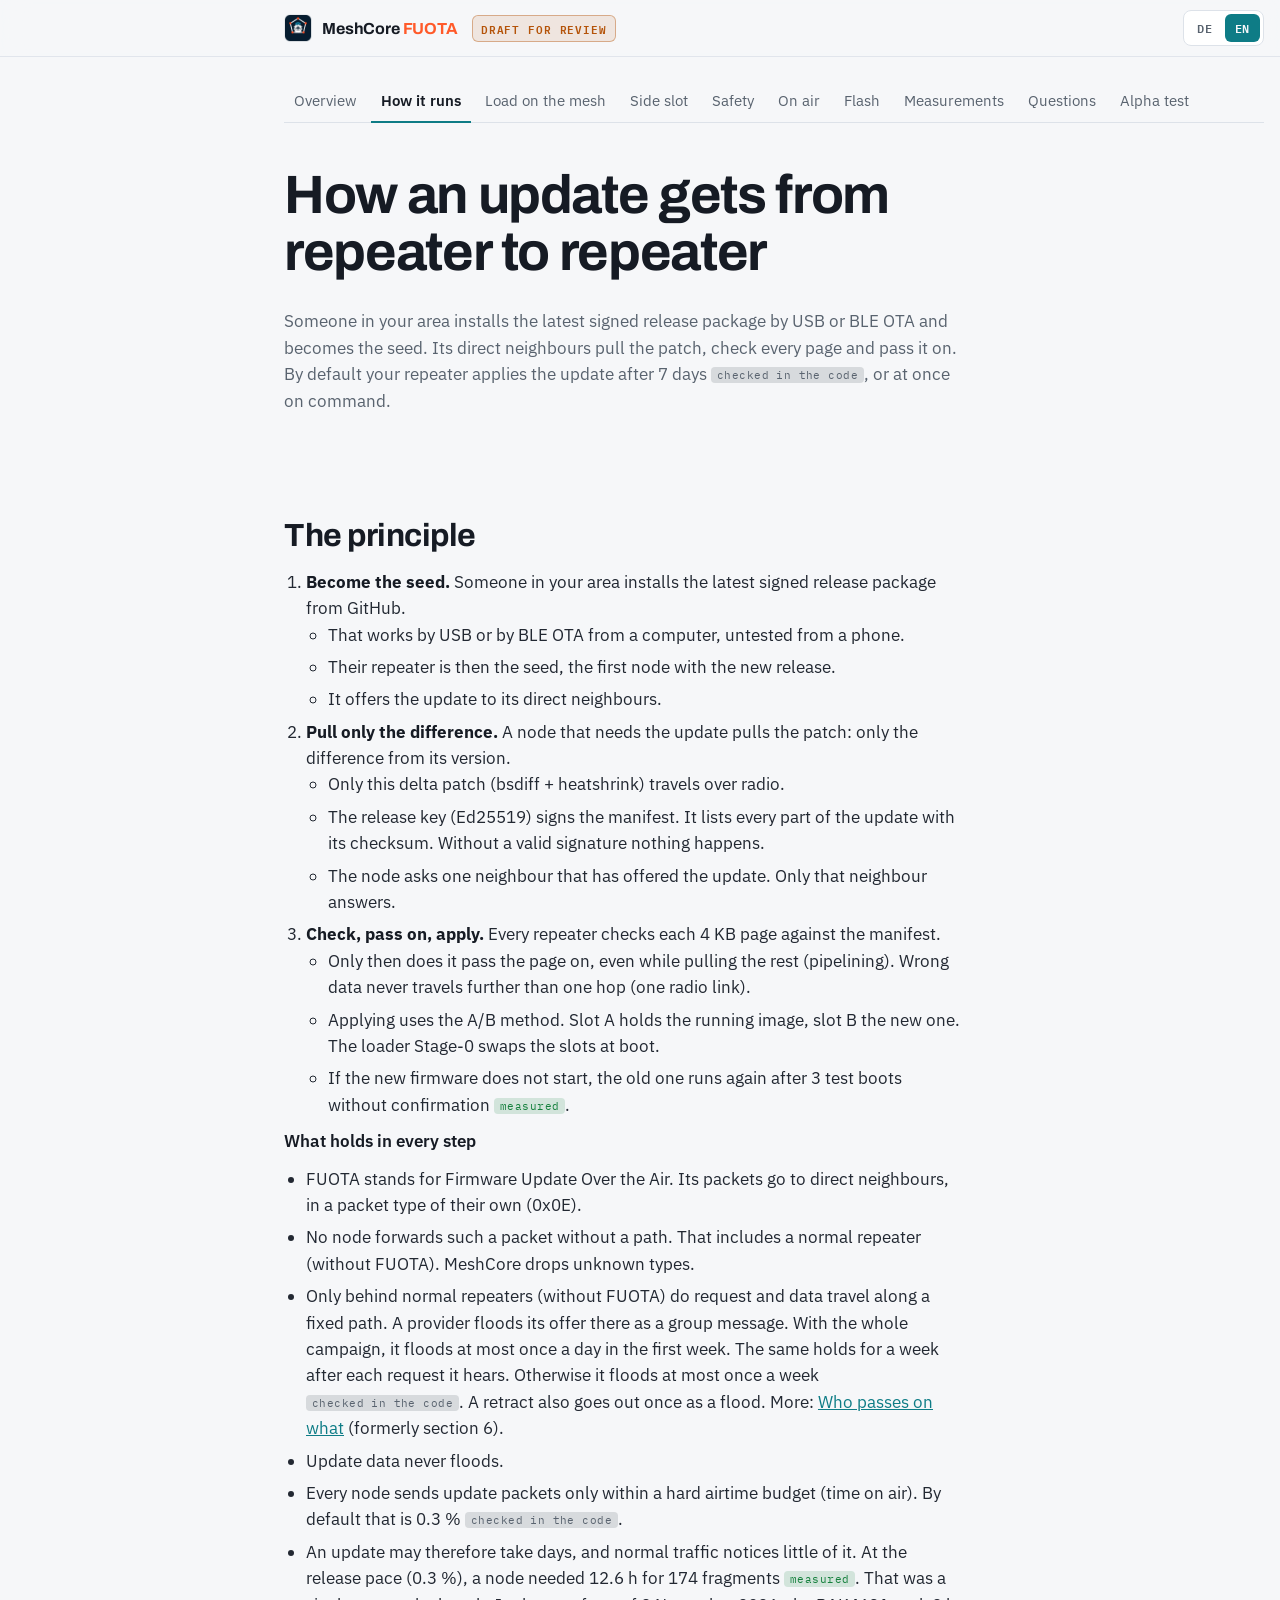
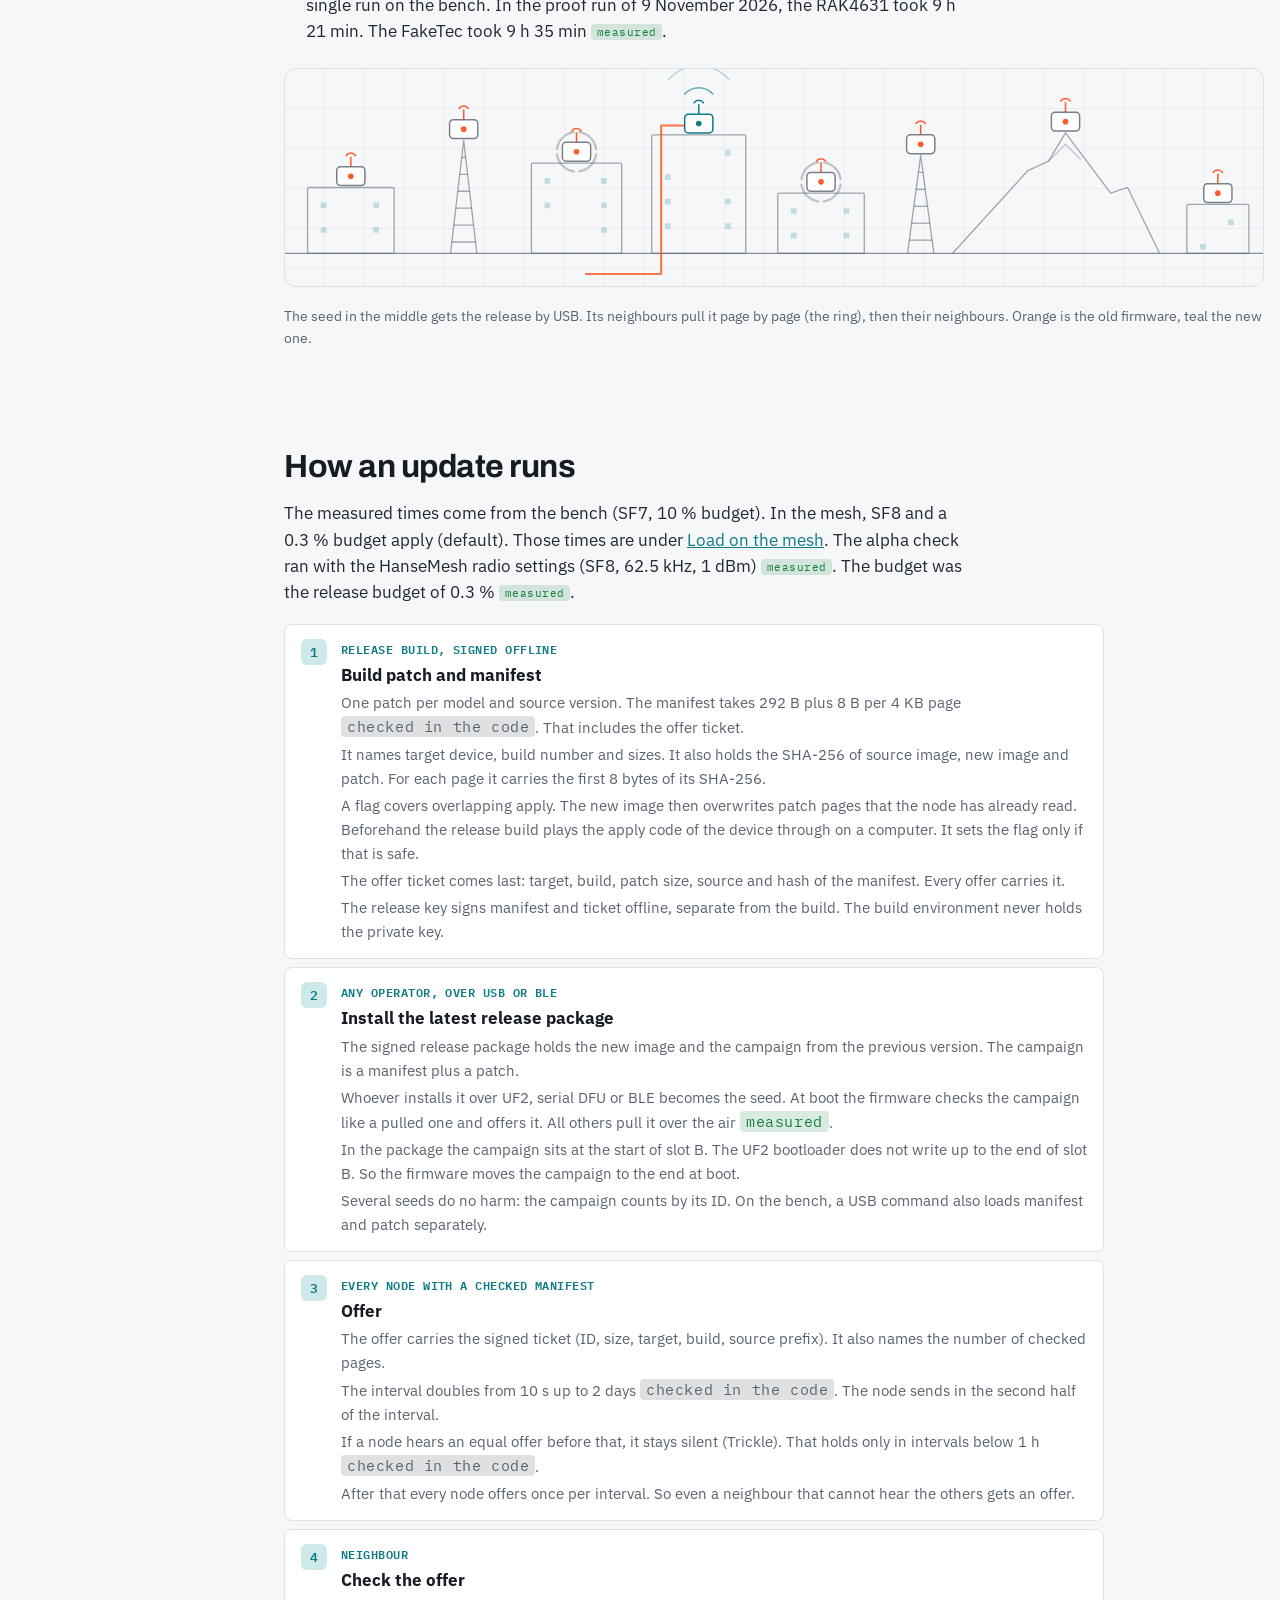
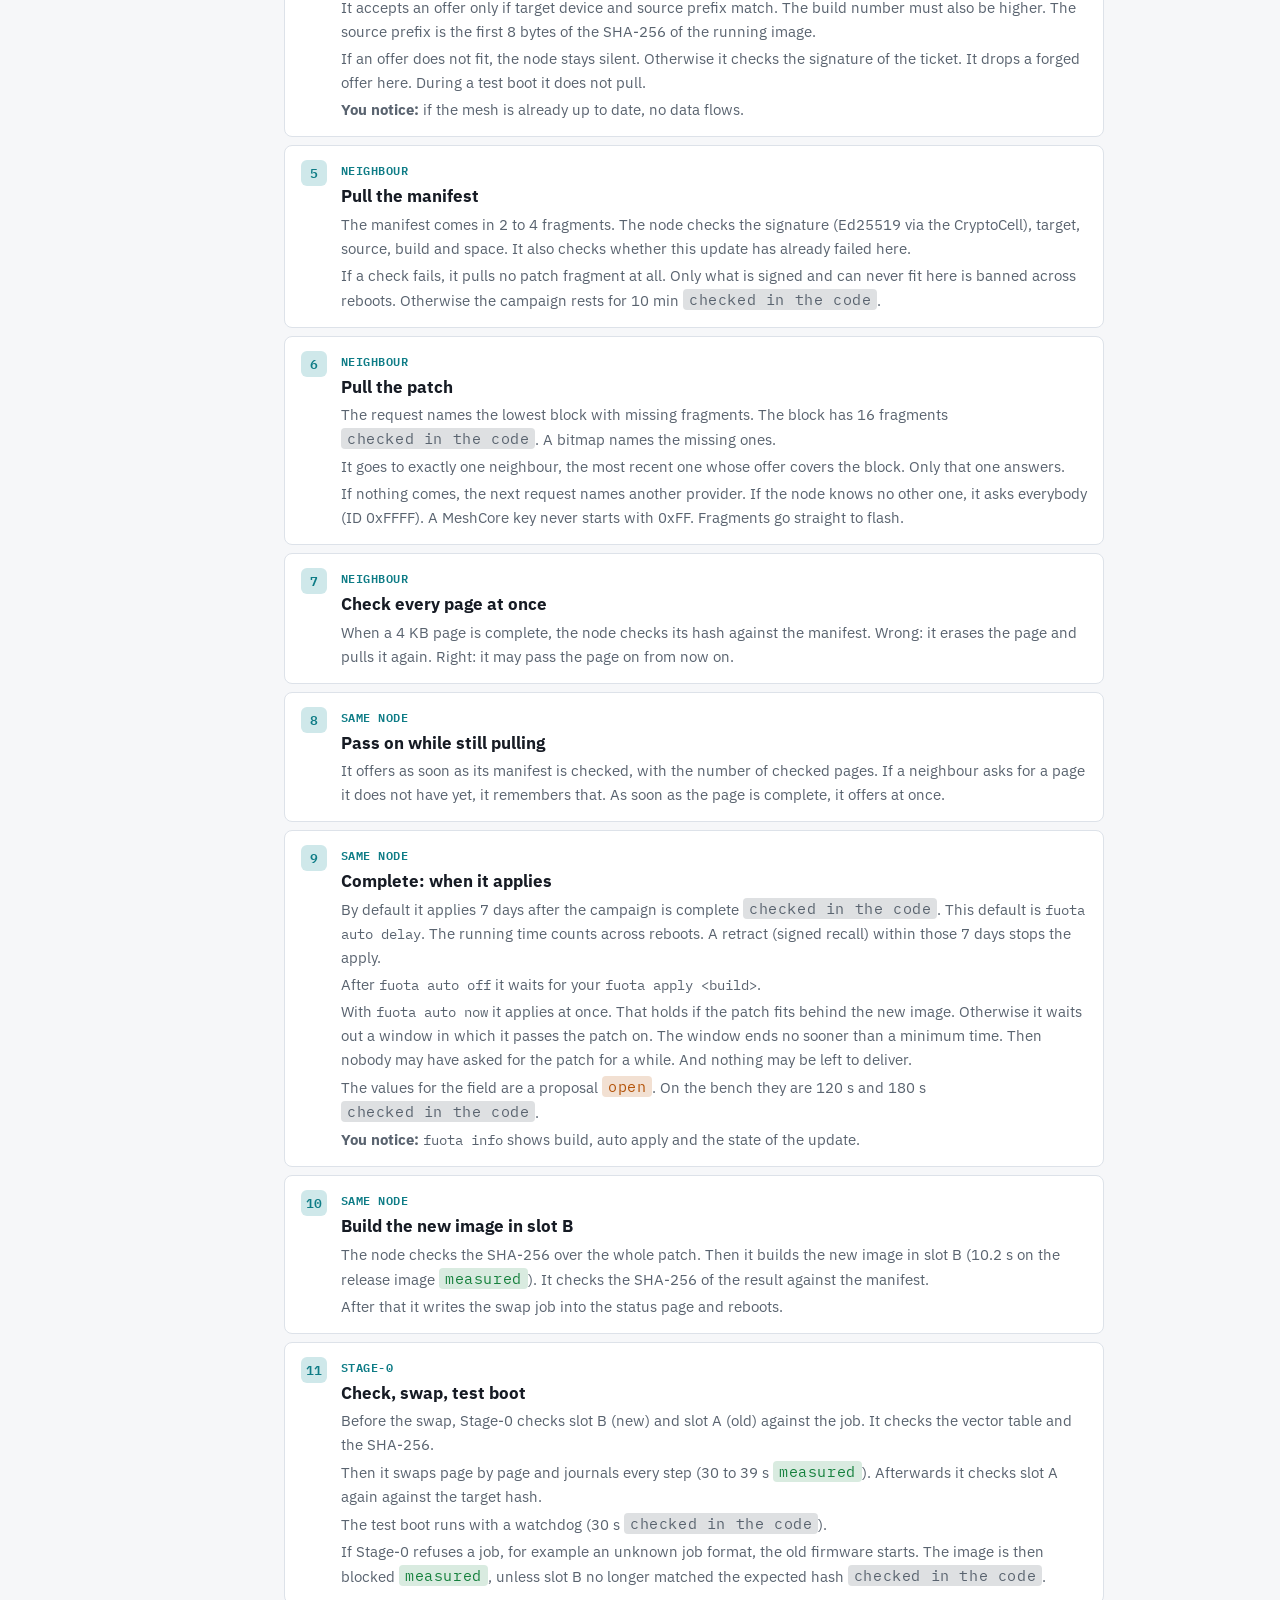
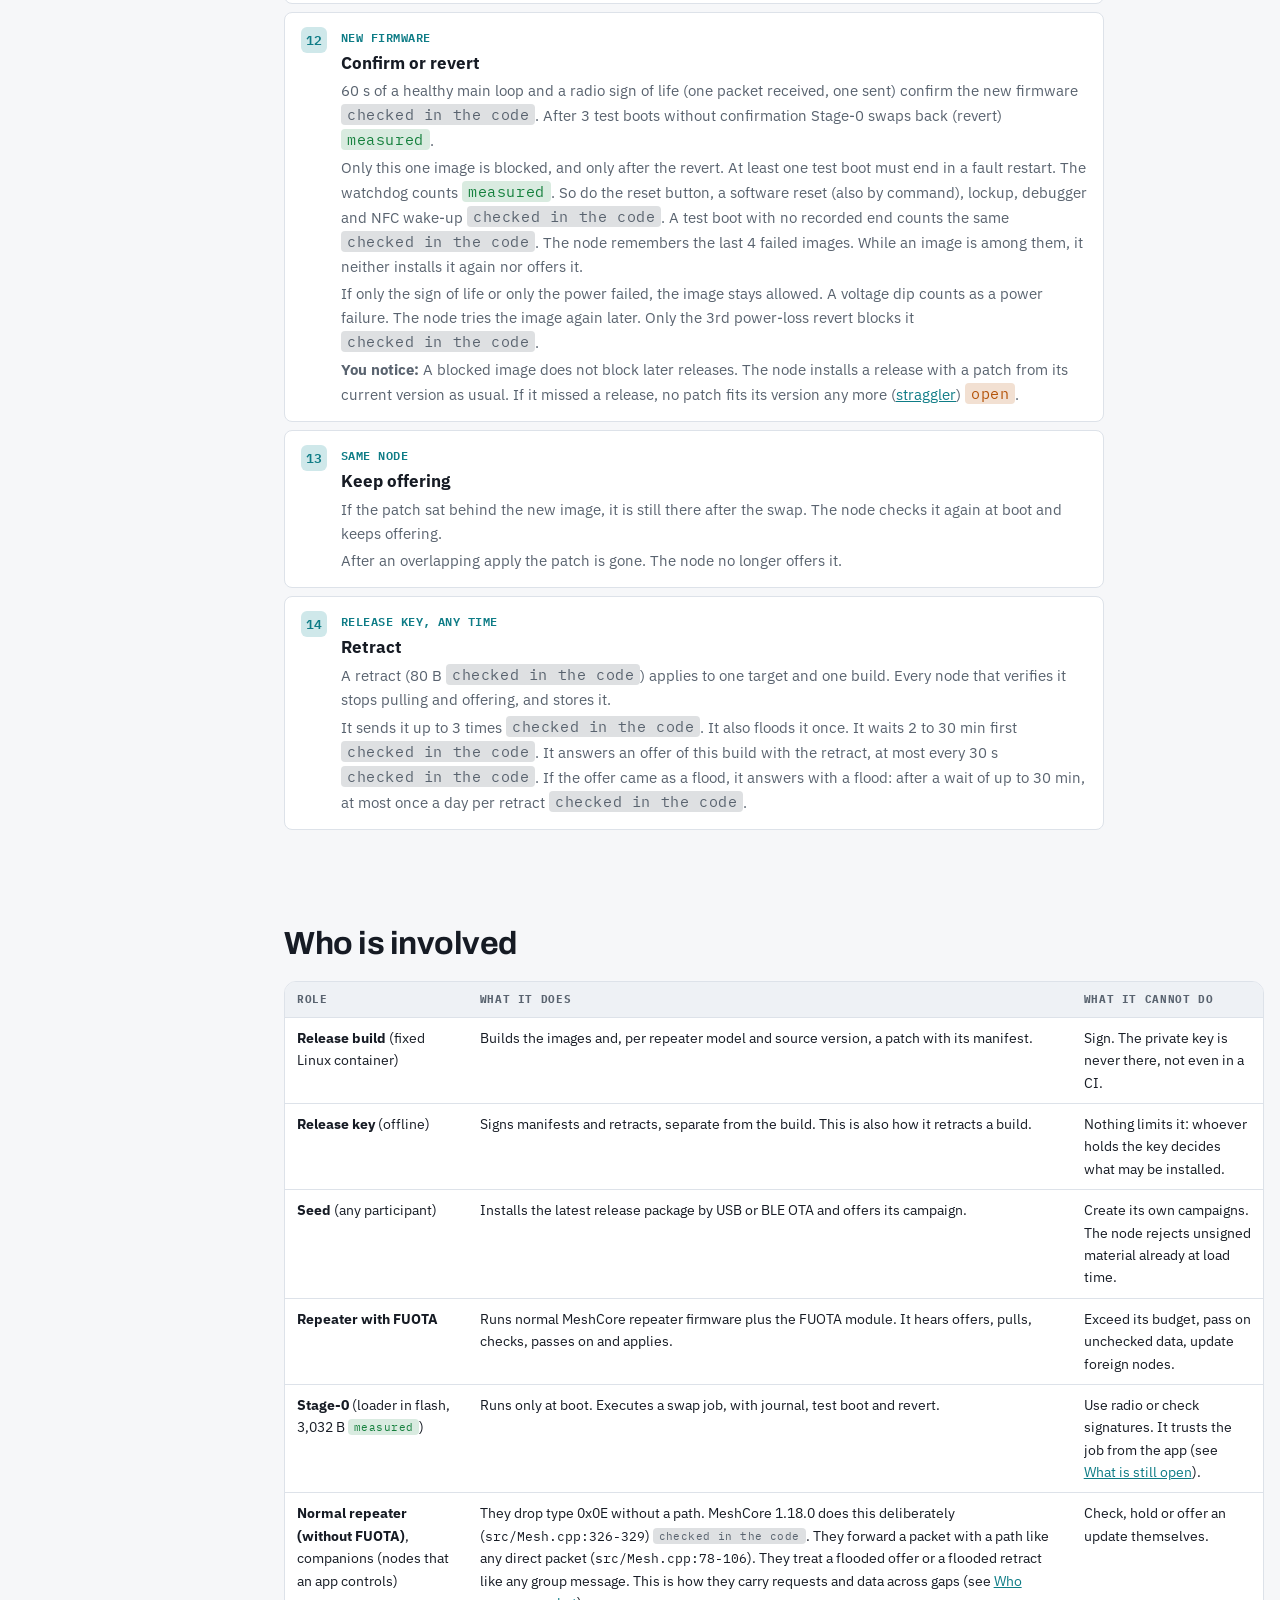
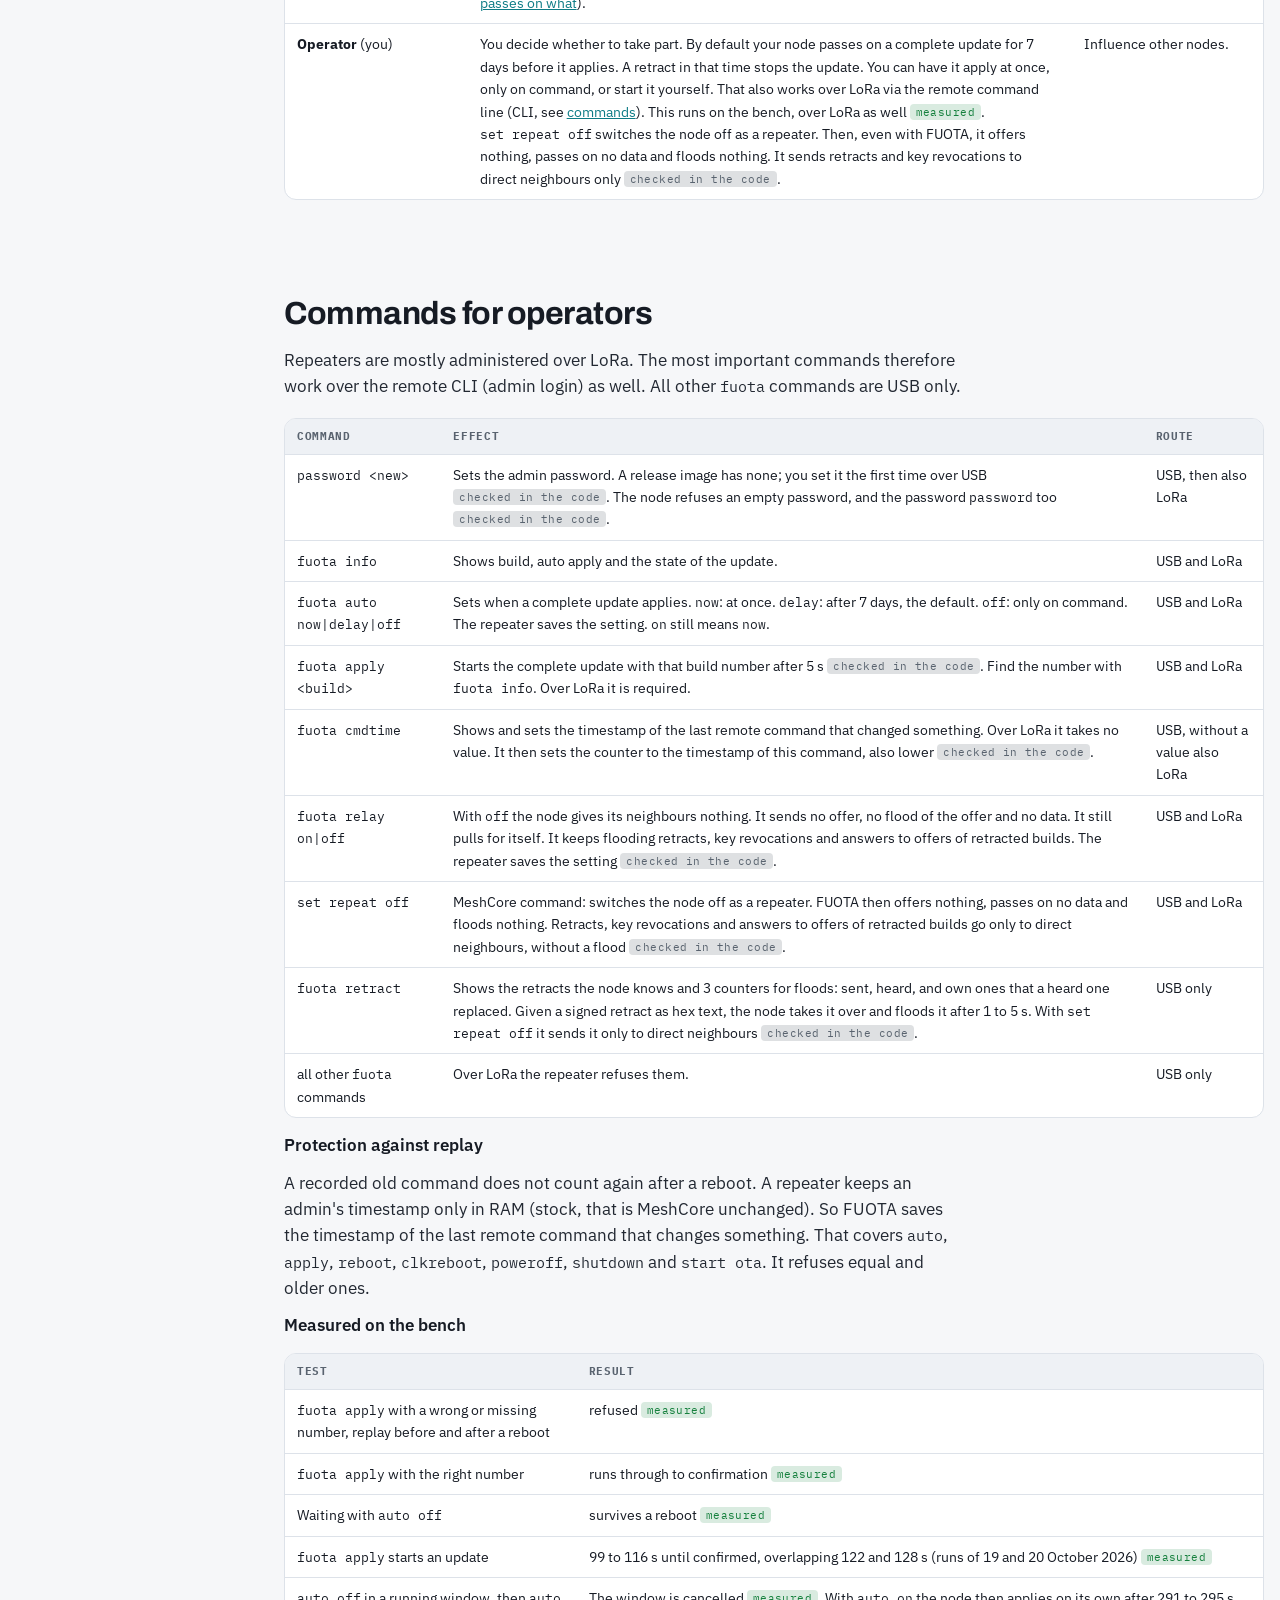
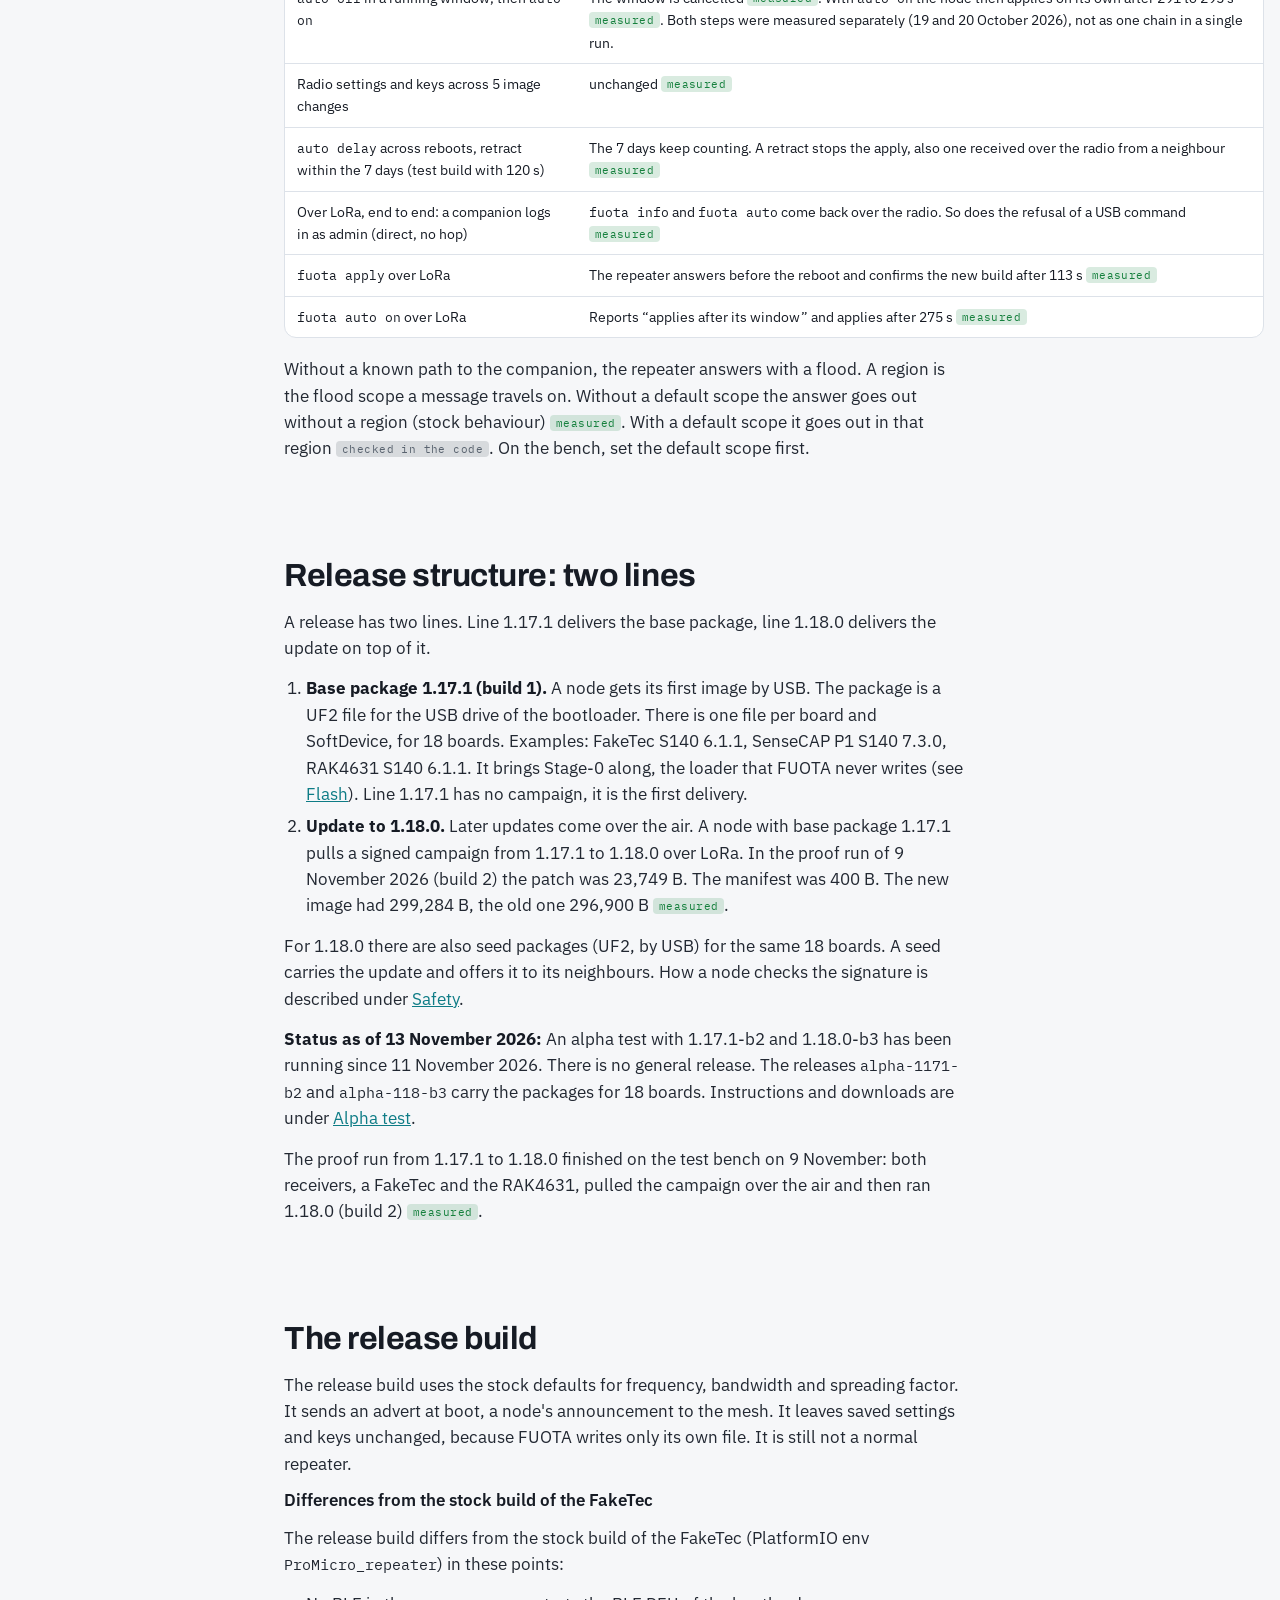
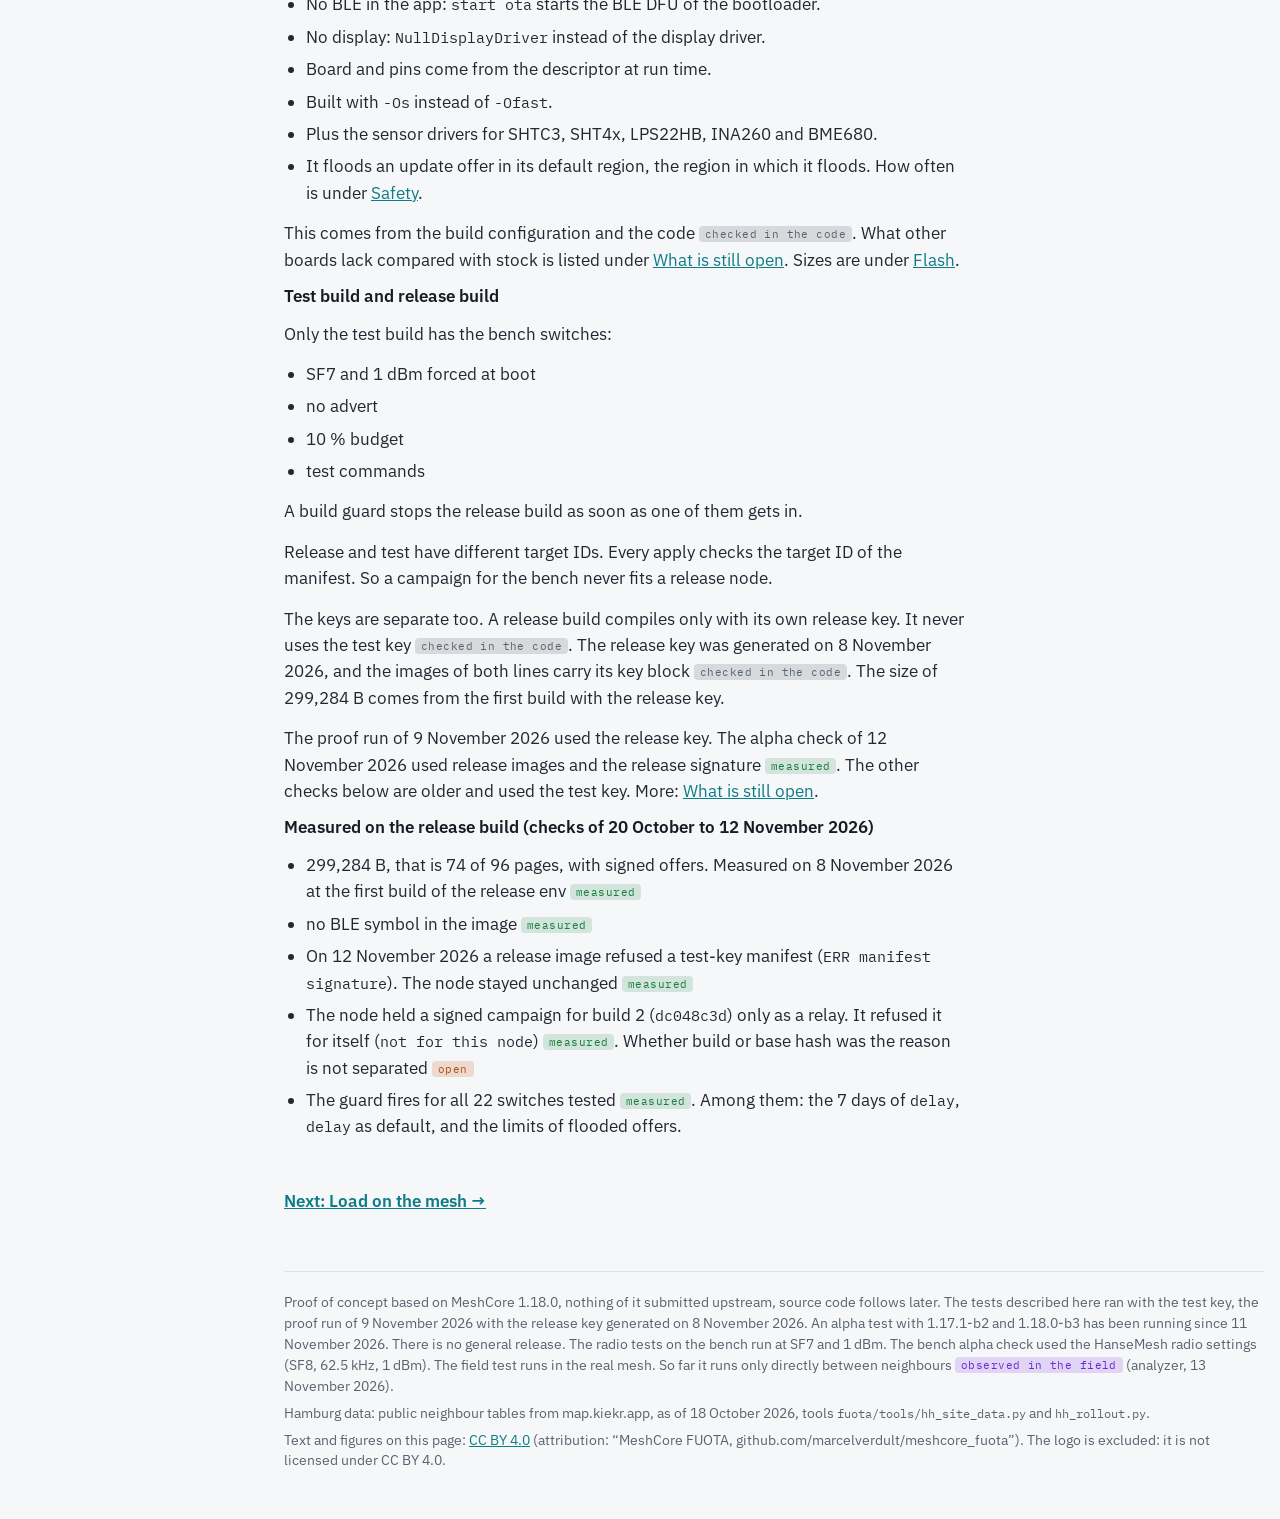
==== commit 9df0170f: "Alpha-Seite zurück auf den Stand vom 13. November 2026 (Revert von 0b9c937) Die Releases alpha-1171-" ====
--- a/ablauf.html
+++ b/ablauf.html
@@ -430,7 +430,7 @@
         <li><b>Update auf 1.18.0.</b> Spätere Updates kommen per Funk. Ein Knoten mit dem Basispaket 1.17.1 holt eine signierte Kampagne von 1.17.1 nach 1.18.0 über LoRa. Im Nachweislauf vom 9. November 2026 (Build 2) war die Patch-Datei 23.749 B groß, das Manifest 400 B. Das neue Image hatte 299.284 B, das alte 296.900 B <span class="m meas">gemessen</span>.</li>
       </ol>
       <p>Für 1.18.0 gibt es außerdem Seed-Pakete (UF2, per USB) für dieselben 18 Boards. Ein Seed trägt das Update und bietet es seinen Nachbarn an. Wie ein Knoten die Signatur prüft, steht unter <a href="sicherheit.html">Sicherheit</a>.</p>
-      <p><b>Stand 15. November 2026:</b> Der Alpha-Test mit 1.17.1-b2 und 1.18.0-b3 begann am 11. November 2026 und ist beendet. Seine Pakete sind zurückgezogen. Eine allgemeine Freigabe gibt es nicht. Ein zweiter Test folgt, siehe <a href="alpha.html">Alpha-Test</a>.</p>
+      <p><b>Stand 13. November 2026:</b> Seit dem 11. November 2026 läuft ein Alpha-Test mit 1.17.1-b2 und 1.18.0-b3. Eine allgemeine Freigabe gibt es nicht. Die Releases <code>alpha-1171-b2</code> und <code>alpha-118-b3</code> tragen die Pakete für 18 Boards. Anleitung und Downloads stehen unter <a href="alpha.html">Alpha-Test</a>.</p>
       <p>Der Nachweislauf von 1.17.1 nach 1.18.0 ist am 9. November am Prüfbrett durchgelaufen: beide Empfänger, ein FakeTec und das RAK4631, holten die Kampagne per Funk und liefen danach auf 1.18.0 (Build 2) <span class="m meas">gemessen</span>.</p>
     </div>
     <div lang="en" class="prose">
@@ -441,7 +441,7 @@
         <li><b>Update to 1.18.0.</b> Later updates come over the air. A node with base package 1.17.1 pulls a signed campaign from 1.17.1 to 1.18.0 over LoRa. In the proof run of 9 November 2026 (build 2) the patch was 23,749 B. The manifest was 400 B. The new image had 299,284 B, the old one 296,900 B <span class="m meas">measured</span>.</li>
       </ol>
       <p>For 1.18.0 there are also seed packages (UF2, by USB) for the same 18 boards. A seed carries the update and offers it to its neighbours. How a node checks the signature is described under <a href="sicherheit.html">Safety</a>.</p>
-      <p><b>Status as of 15 November 2026:</b> The alpha test with 1.17.1-b2 and 1.18.0-b3 began on 11 November 2026 and has ended. Its packages are withdrawn. There is no general release. A second test will follow, see <a href="alpha.html">Alpha test</a>.</p>
+      <p><b>Status as of 13 November 2026:</b> An alpha test with 1.17.1-b2 and 1.18.0-b3 has been running since 11 November 2026. There is no general release. The releases <code>alpha-1171-b2</code> and <code>alpha-118-b3</code> carry the packages for 18 boards. Instructions and downloads are under <a href="alpha.html">Alpha test</a>.</p>
       <p>The proof run from 1.17.1 to 1.18.0 finished on the test bench on 9 November: both receivers, a FakeTec and the RAK4631, pulled the campaign over the air and then ran 1.18.0 (build 2) <span class="m meas">measured</span>.</p>
     </div>
   </section>
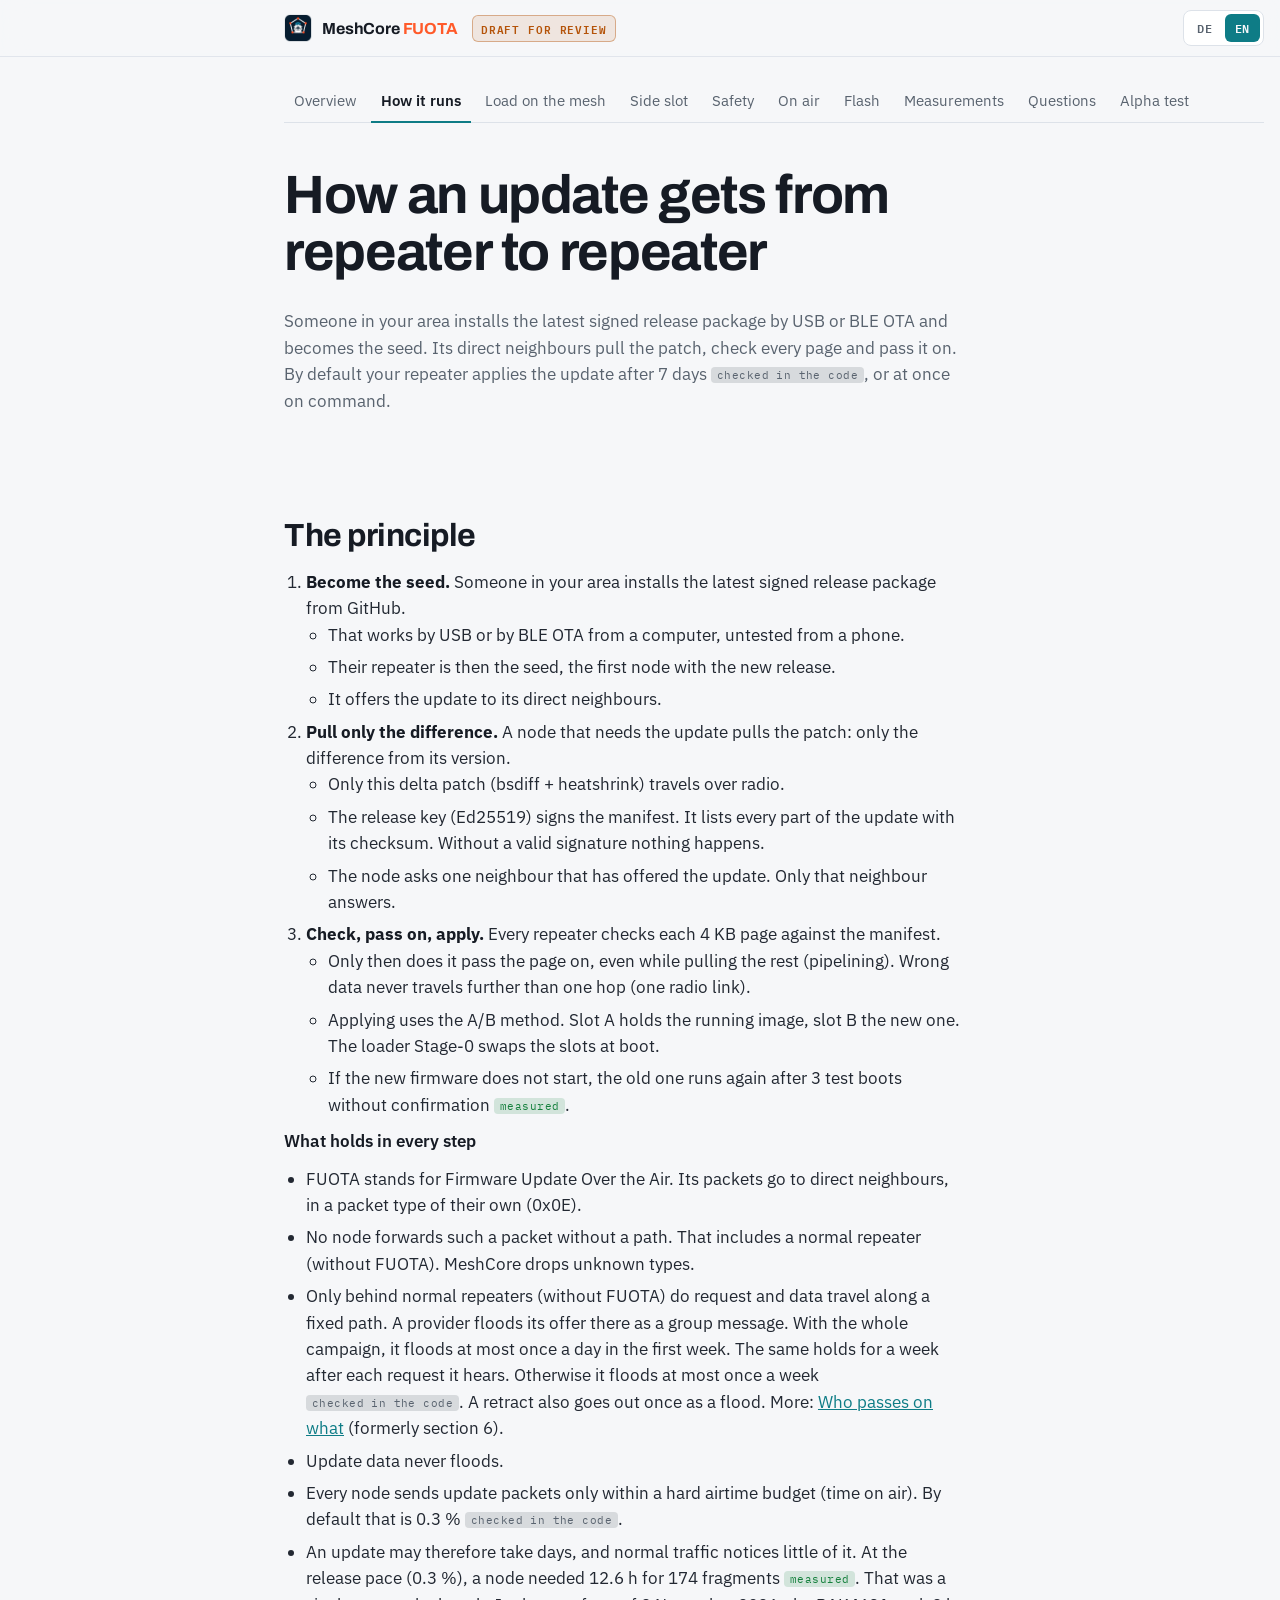
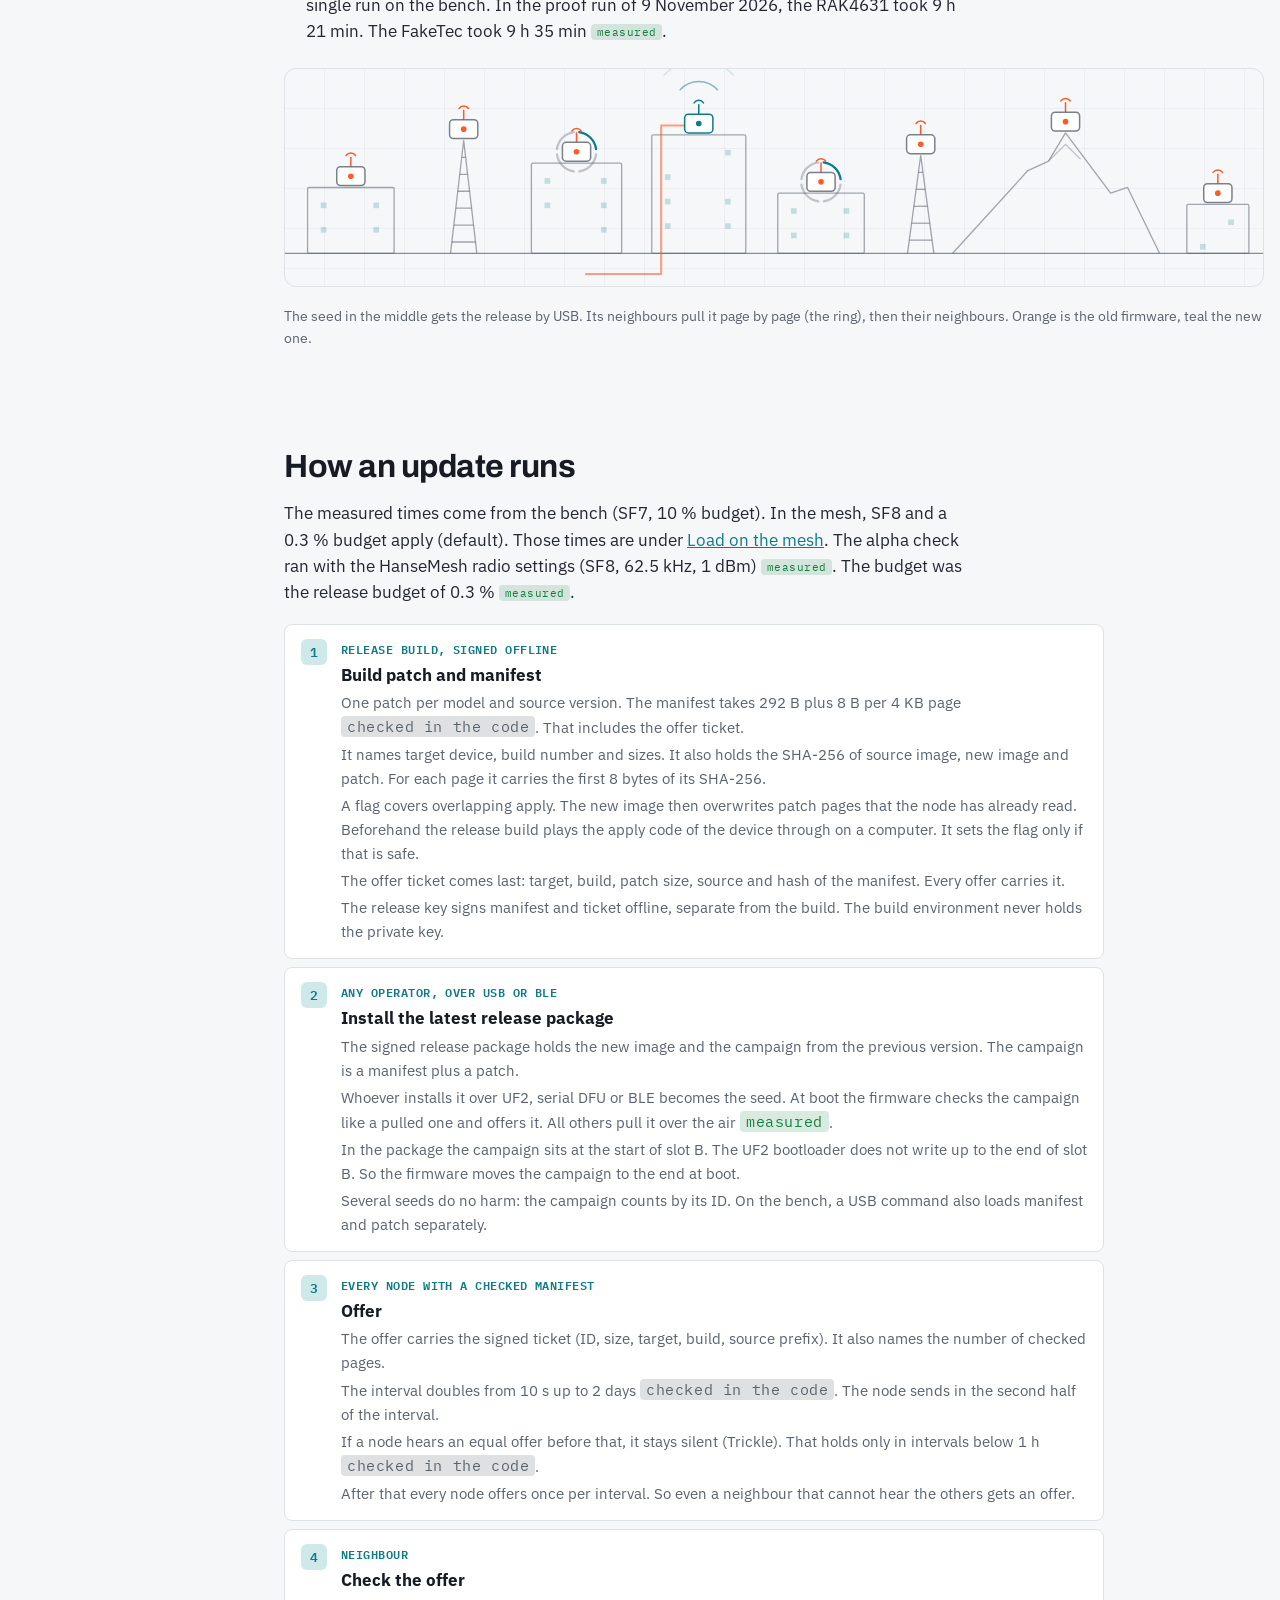
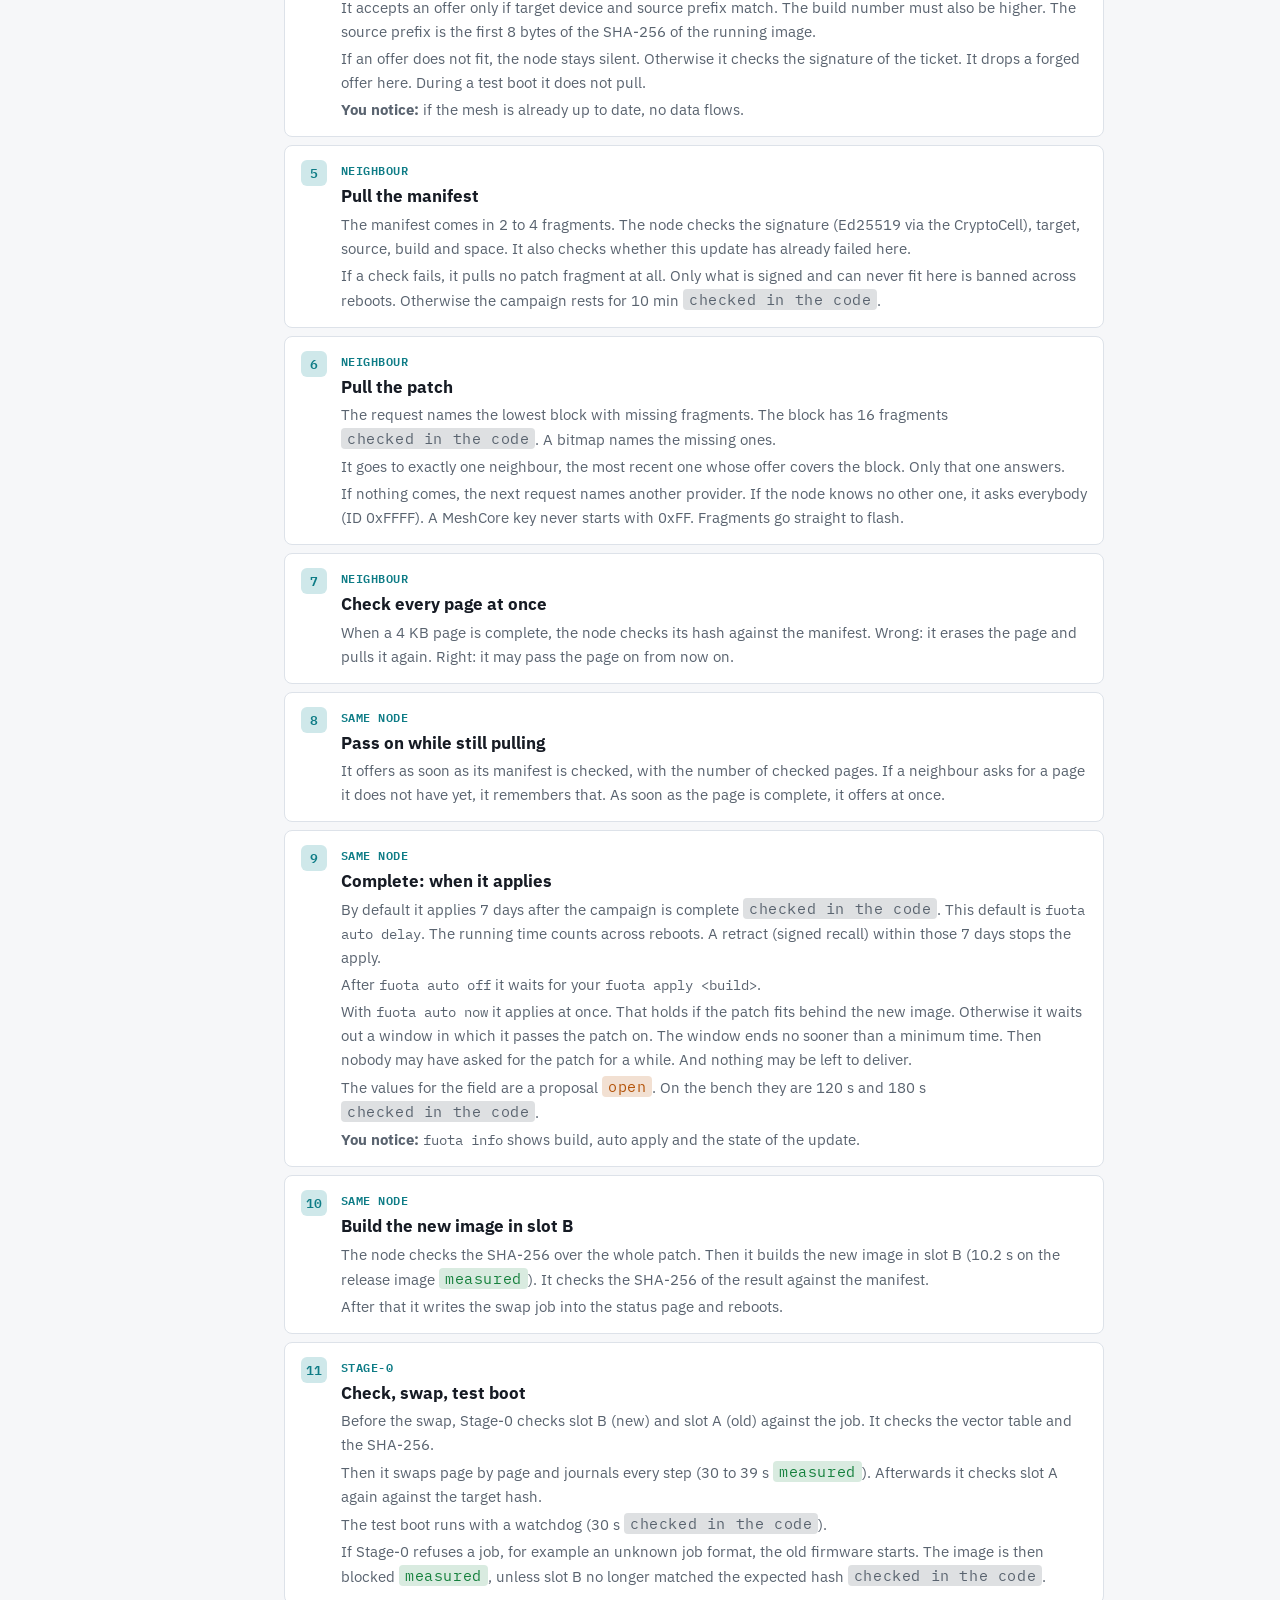
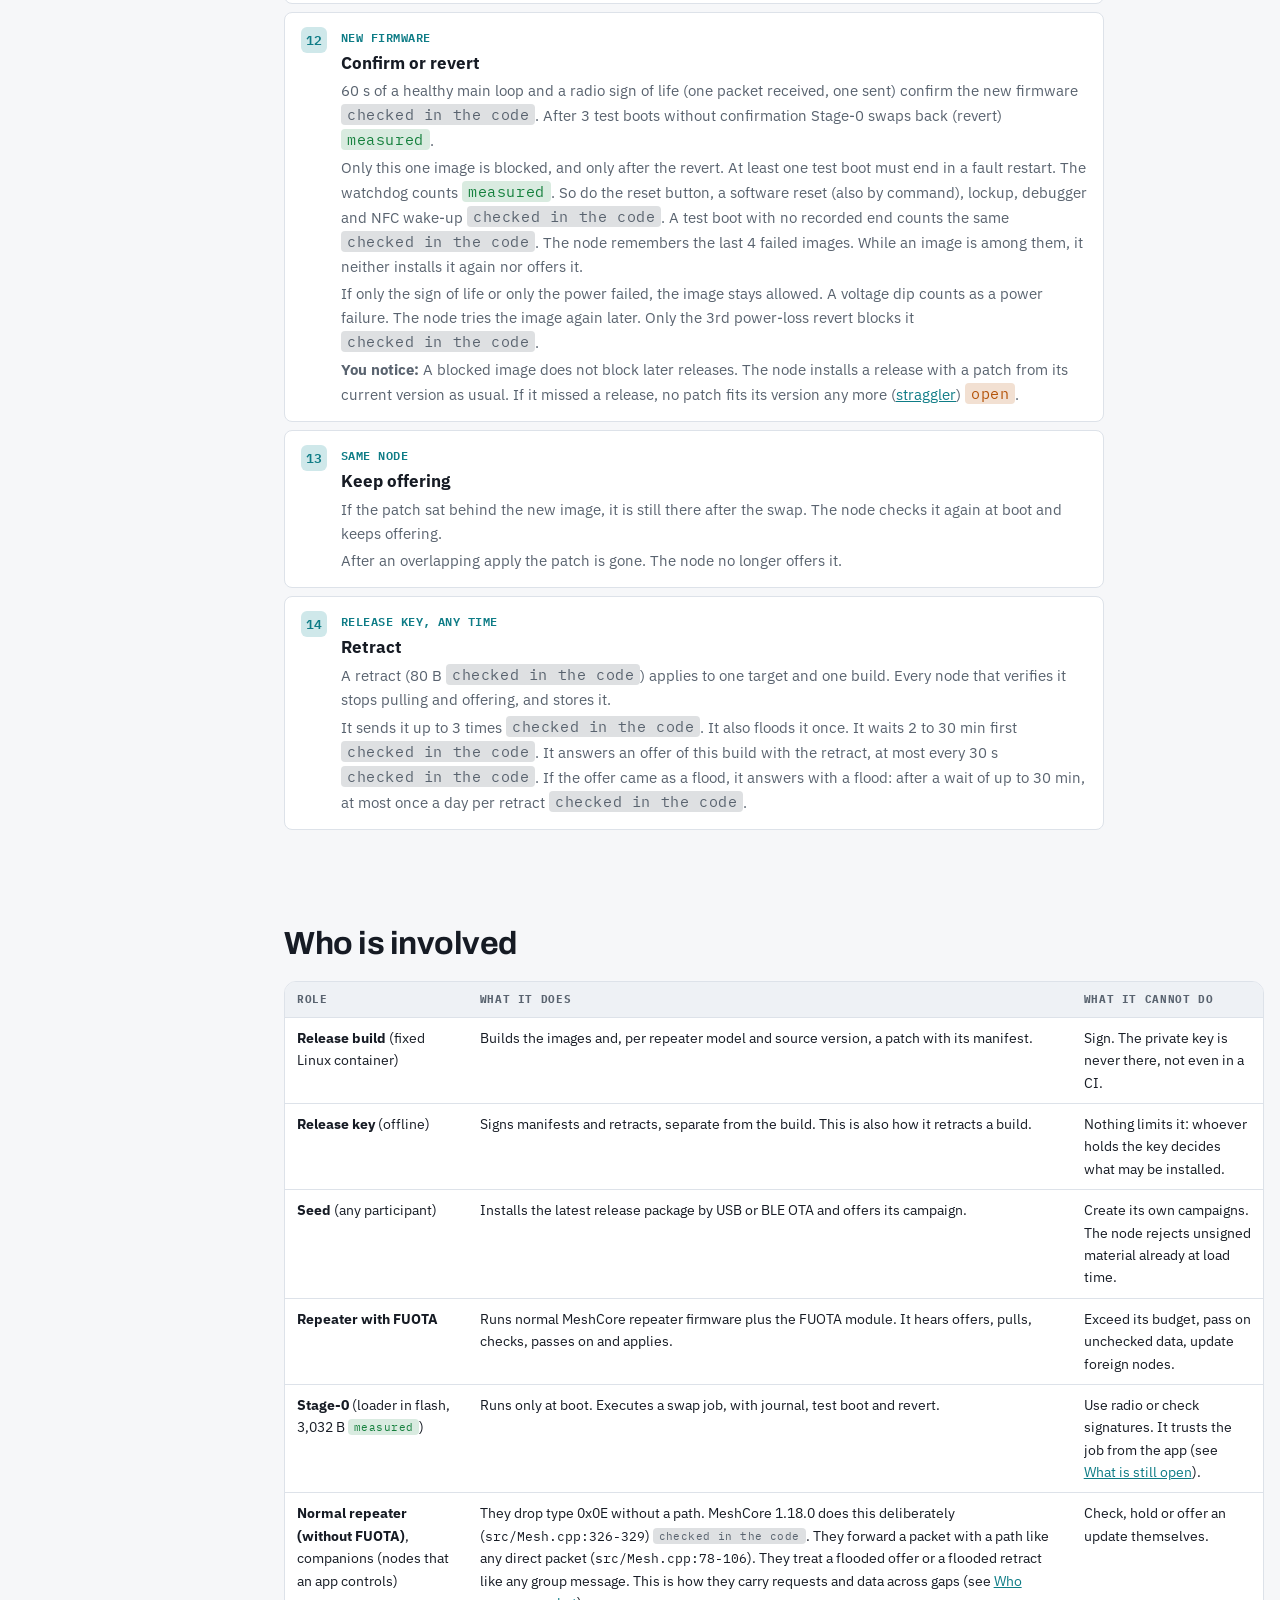
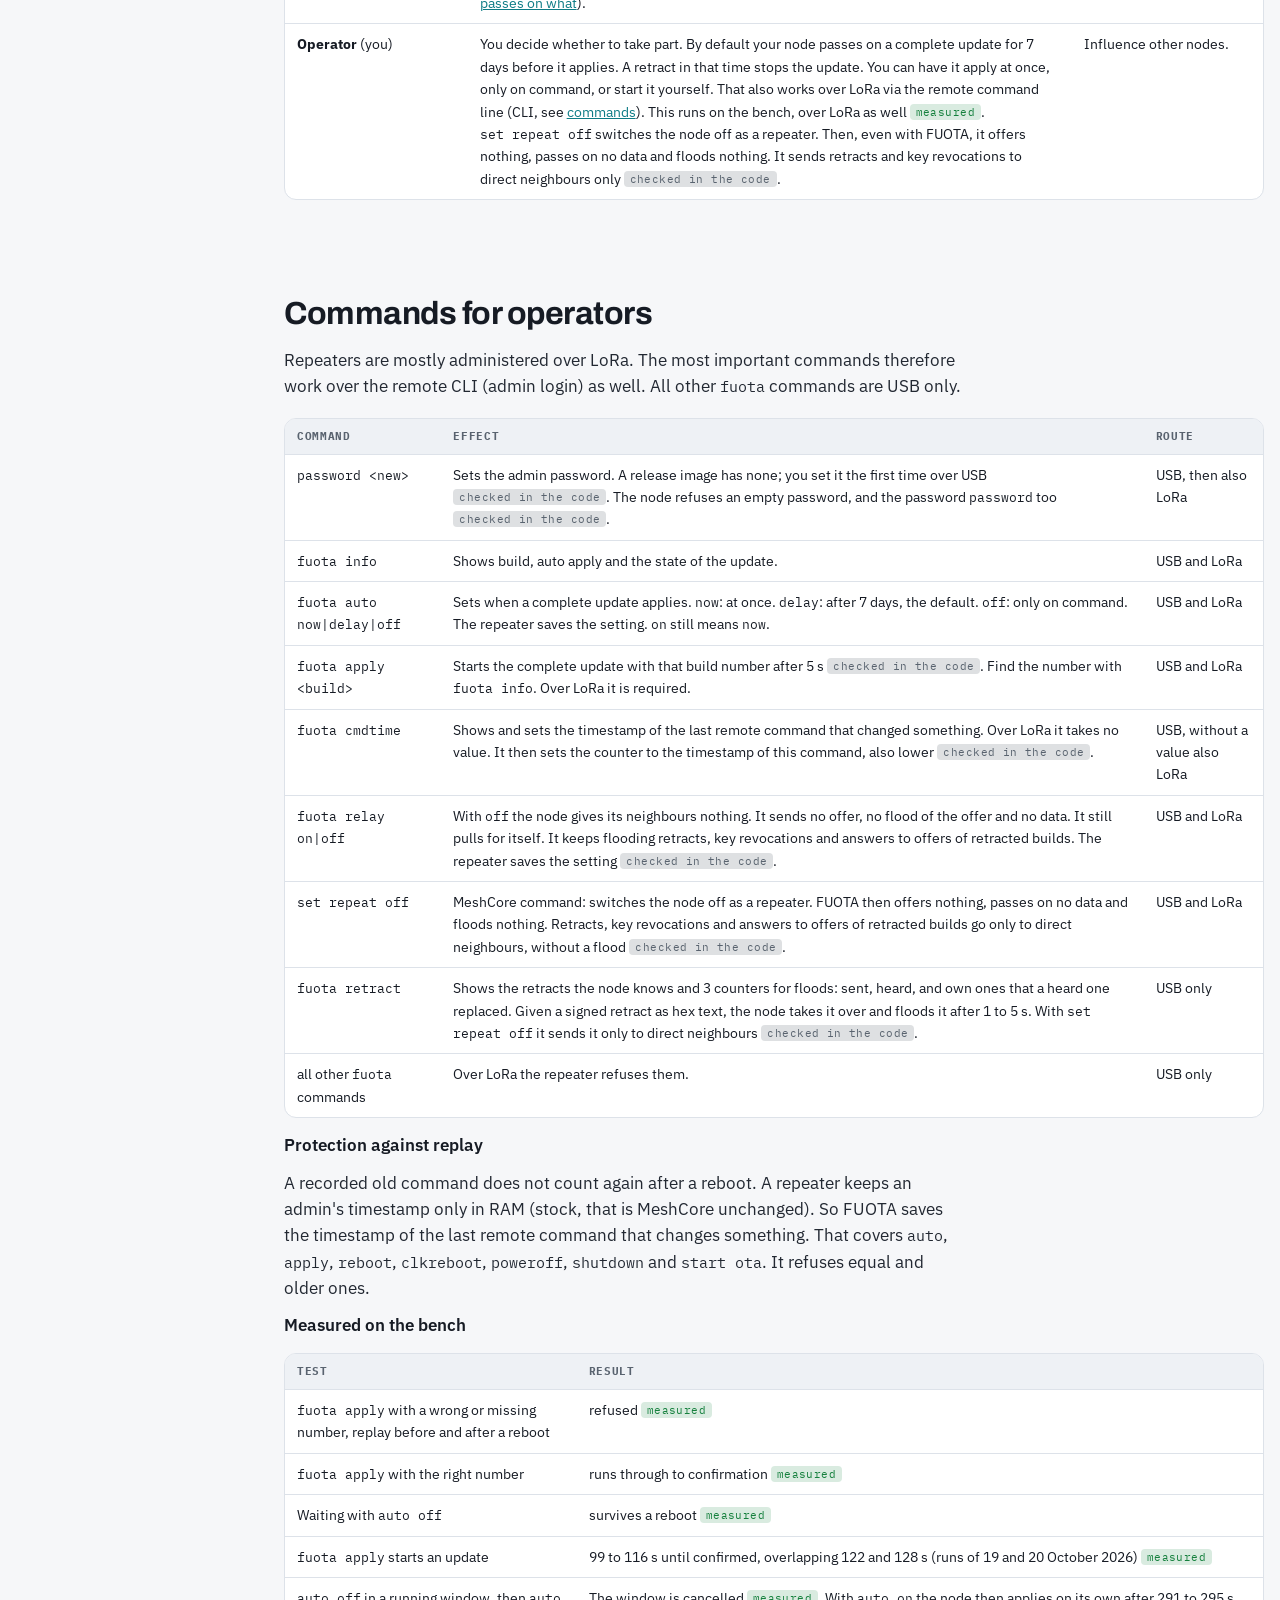
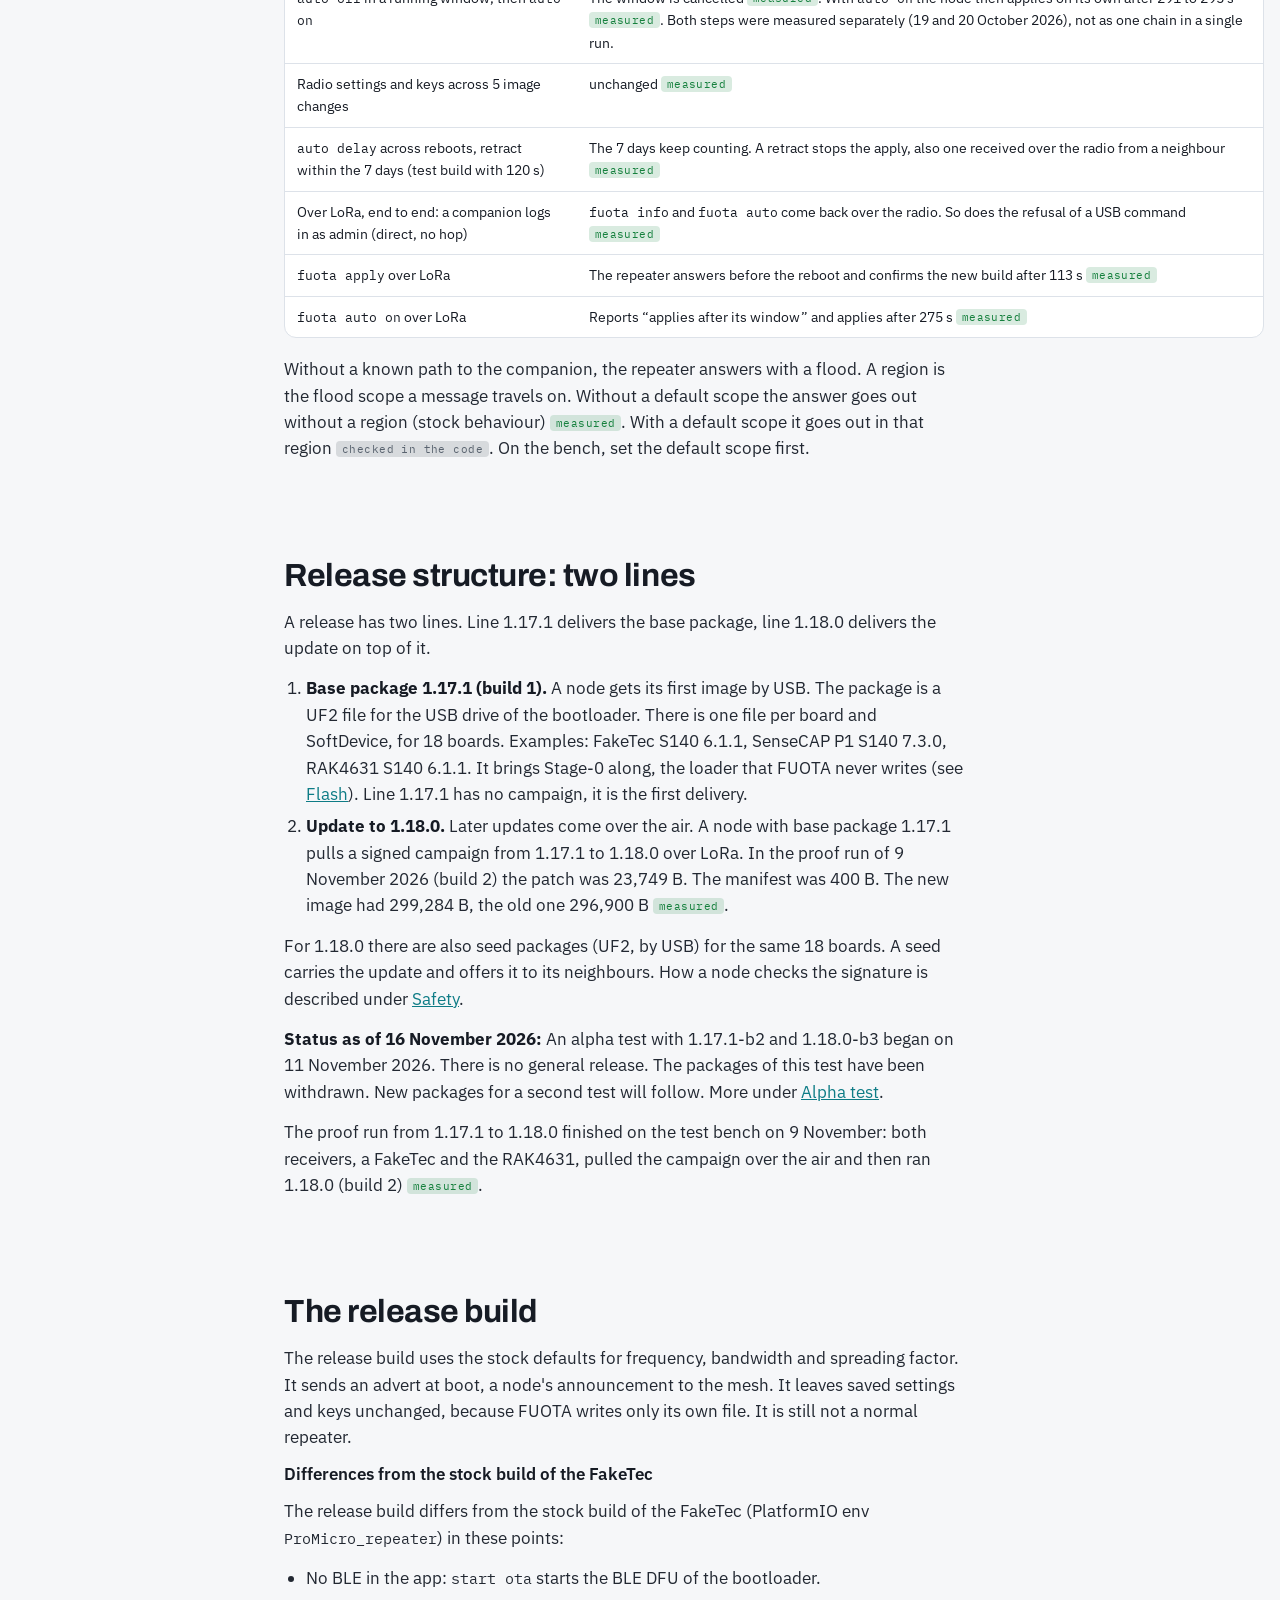
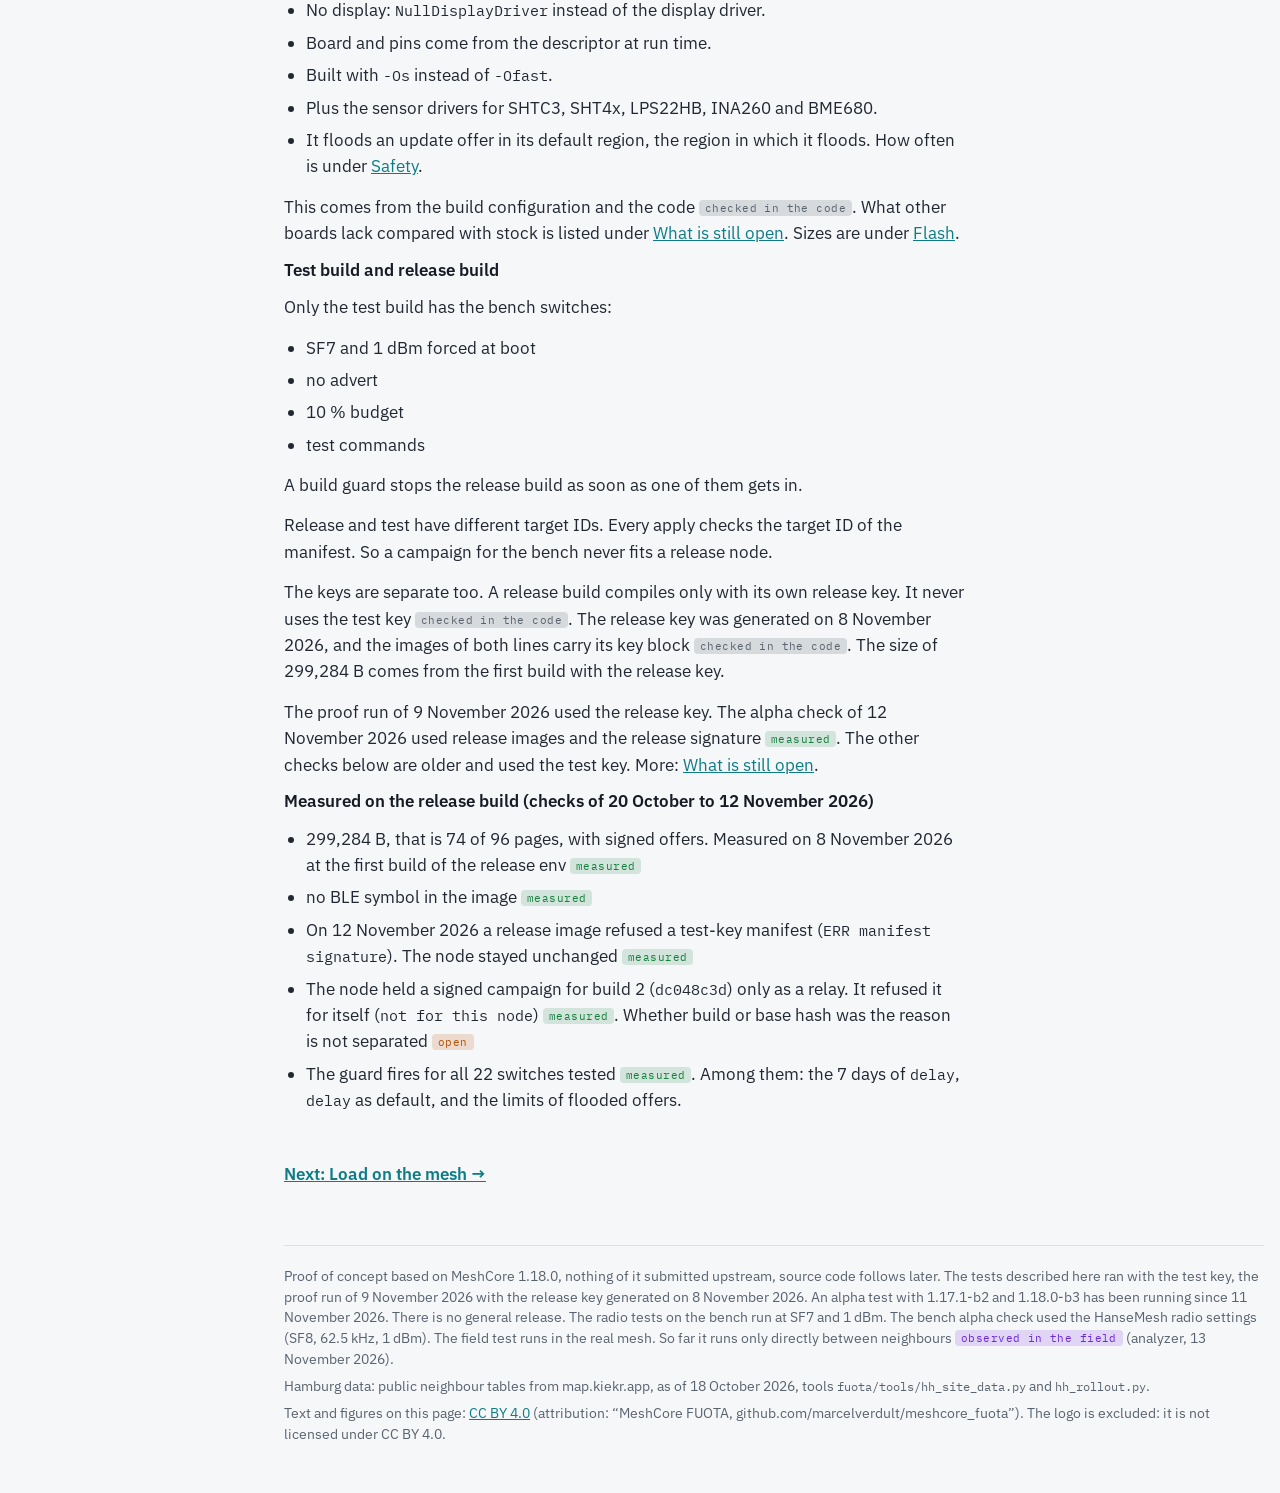
==== commit cc2b228a: "Alpha-Pakete 1.17.1-b2 und 1.18.0-b3 zurückgezogen: Stand-Absatz auf alpha.html und ablauf.html, REA" ====
--- a/ablauf.html
+++ b/ablauf.html
@@ -430,7 +430,7 @@
         <li><b>Update auf 1.18.0.</b> Spätere Updates kommen per Funk. Ein Knoten mit dem Basispaket 1.17.1 holt eine signierte Kampagne von 1.17.1 nach 1.18.0 über LoRa. Im Nachweislauf vom 9. November 2026 (Build 2) war die Patch-Datei 23.749 B groß, das Manifest 400 B. Das neue Image hatte 299.284 B, das alte 296.900 B <span class="m meas">gemessen</span>.</li>
       </ol>
       <p>Für 1.18.0 gibt es außerdem Seed-Pakete (UF2, per USB) für dieselben 18 Boards. Ein Seed trägt das Update und bietet es seinen Nachbarn an. Wie ein Knoten die Signatur prüft, steht unter <a href="sicherheit.html">Sicherheit</a>.</p>
-      <p><b>Stand 13. November 2026:</b> Seit dem 11. November 2026 läuft ein Alpha-Test mit 1.17.1-b2 und 1.18.0-b3. Eine allgemeine Freigabe gibt es nicht. Die Releases <code>alpha-1171-b2</code> und <code>alpha-118-b3</code> tragen die Pakete für 18 Boards. Anleitung und Downloads stehen unter <a href="alpha.html">Alpha-Test</a>.</p>
+      <p><b>Stand 16. November 2026:</b> Am 11. November 2026 begann ein Alpha-Test mit 1.17.1-b2 und 1.18.0-b3. Eine allgemeine Freigabe gibt es nicht. Die Pakete dieses Tests sind zurückgezogen. Neue Pakete für einen zweiten Test folgen. Mehr dazu unter <a href="alpha.html">Alpha-Test</a>.</p>
       <p>Der Nachweislauf von 1.17.1 nach 1.18.0 ist am 9. November am Prüfbrett durchgelaufen: beide Empfänger, ein FakeTec und das RAK4631, holten die Kampagne per Funk und liefen danach auf 1.18.0 (Build 2) <span class="m meas">gemessen</span>.</p>
     </div>
     <div lang="en" class="prose">
@@ -441,7 +441,7 @@
         <li><b>Update to 1.18.0.</b> Later updates come over the air. A node with base package 1.17.1 pulls a signed campaign from 1.17.1 to 1.18.0 over LoRa. In the proof run of 9 November 2026 (build 2) the patch was 23,749 B. The manifest was 400 B. The new image had 299,284 B, the old one 296,900 B <span class="m meas">measured</span>.</li>
       </ol>
       <p>For 1.18.0 there are also seed packages (UF2, by USB) for the same 18 boards. A seed carries the update and offers it to its neighbours. How a node checks the signature is described under <a href="sicherheit.html">Safety</a>.</p>
-      <p><b>Status as of 13 November 2026:</b> An alpha test with 1.17.1-b2 and 1.18.0-b3 has been running since 11 November 2026. There is no general release. The releases <code>alpha-1171-b2</code> and <code>alpha-118-b3</code> carry the packages for 18 boards. Instructions and downloads are under <a href="alpha.html">Alpha test</a>.</p>
+      <p><b>Status as of 16 November 2026:</b> An alpha test with 1.17.1-b2 and 1.18.0-b3 began on 11 November 2026. There is no general release. The packages of this test have been withdrawn. New packages for a second test will follow. More under <a href="alpha.html">Alpha test</a>.</p>
       <p>The proof run from 1.17.1 to 1.18.0 finished on the test bench on 9 November: both receivers, a FakeTec and the RAK4631, pulled the campaign over the air and then ran 1.18.0 (build 2) <span class="m meas">measured</span>.</p>
     </div>
   </section>
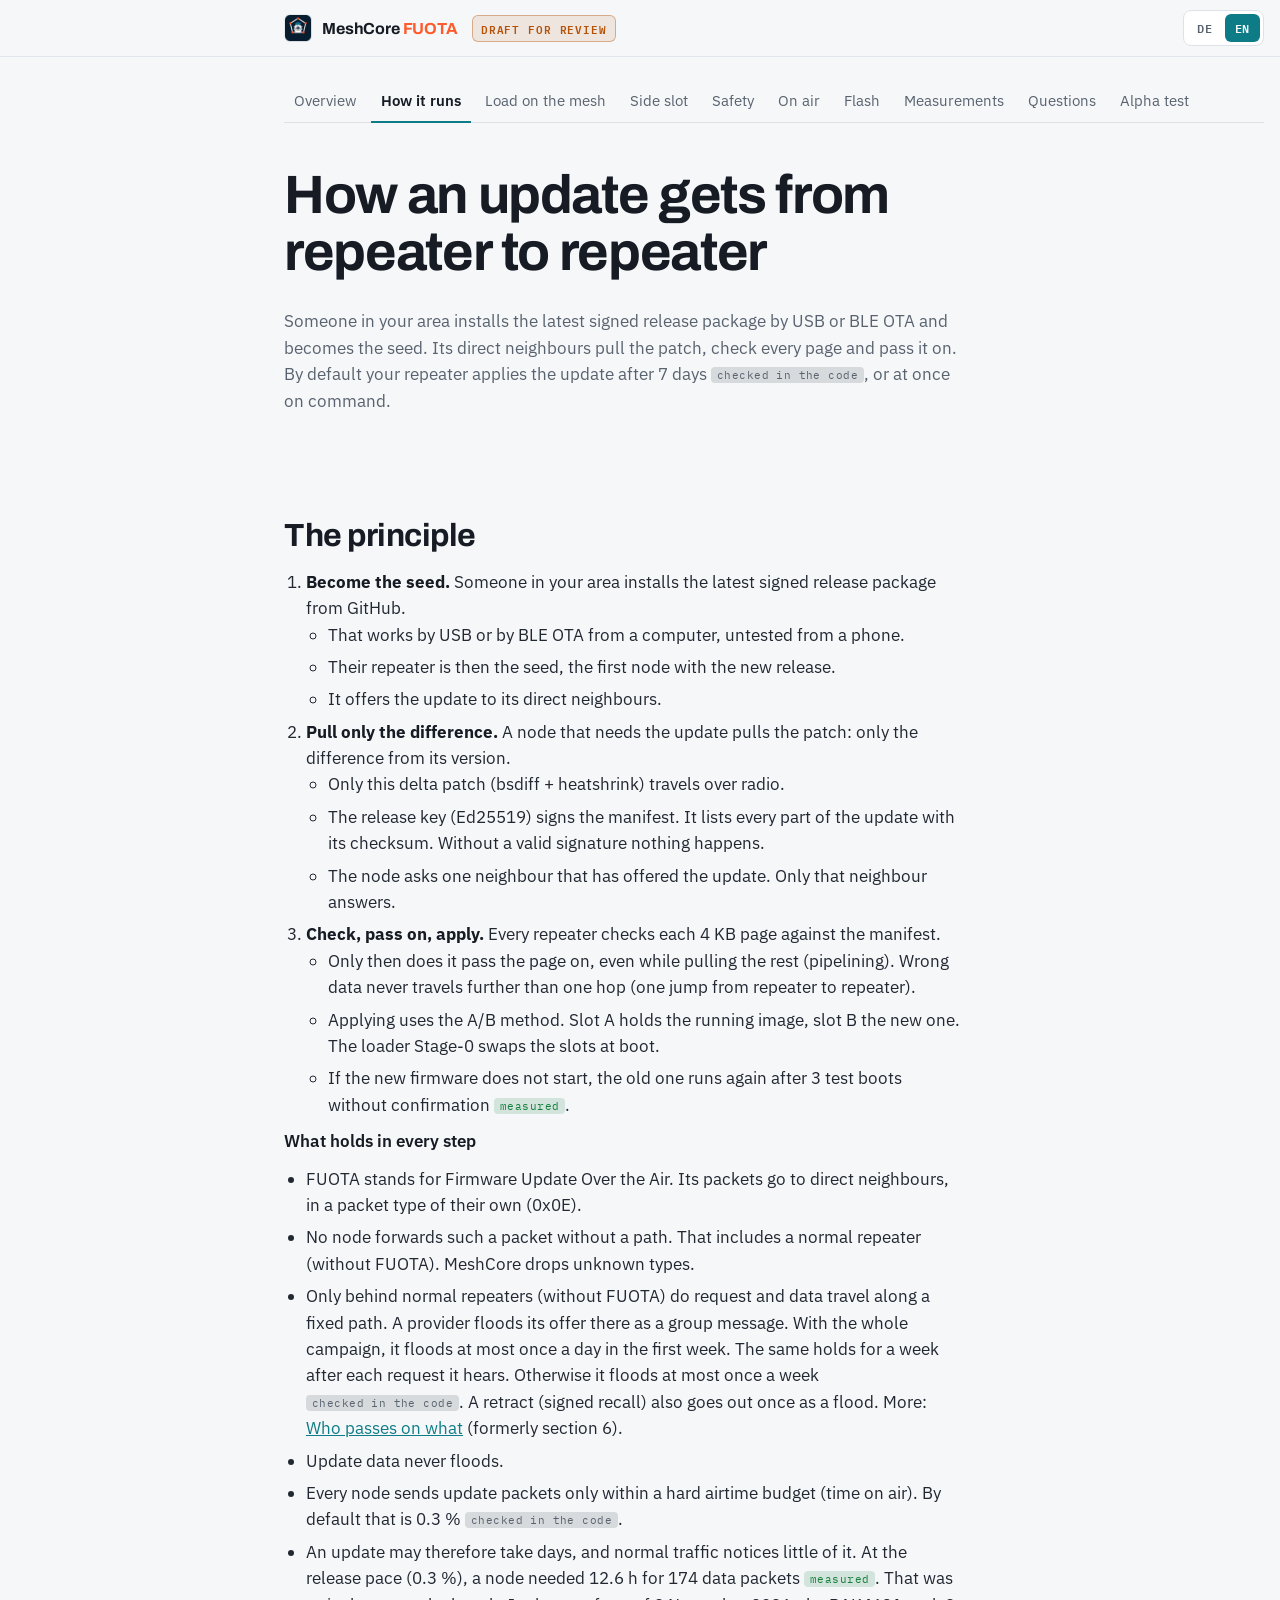
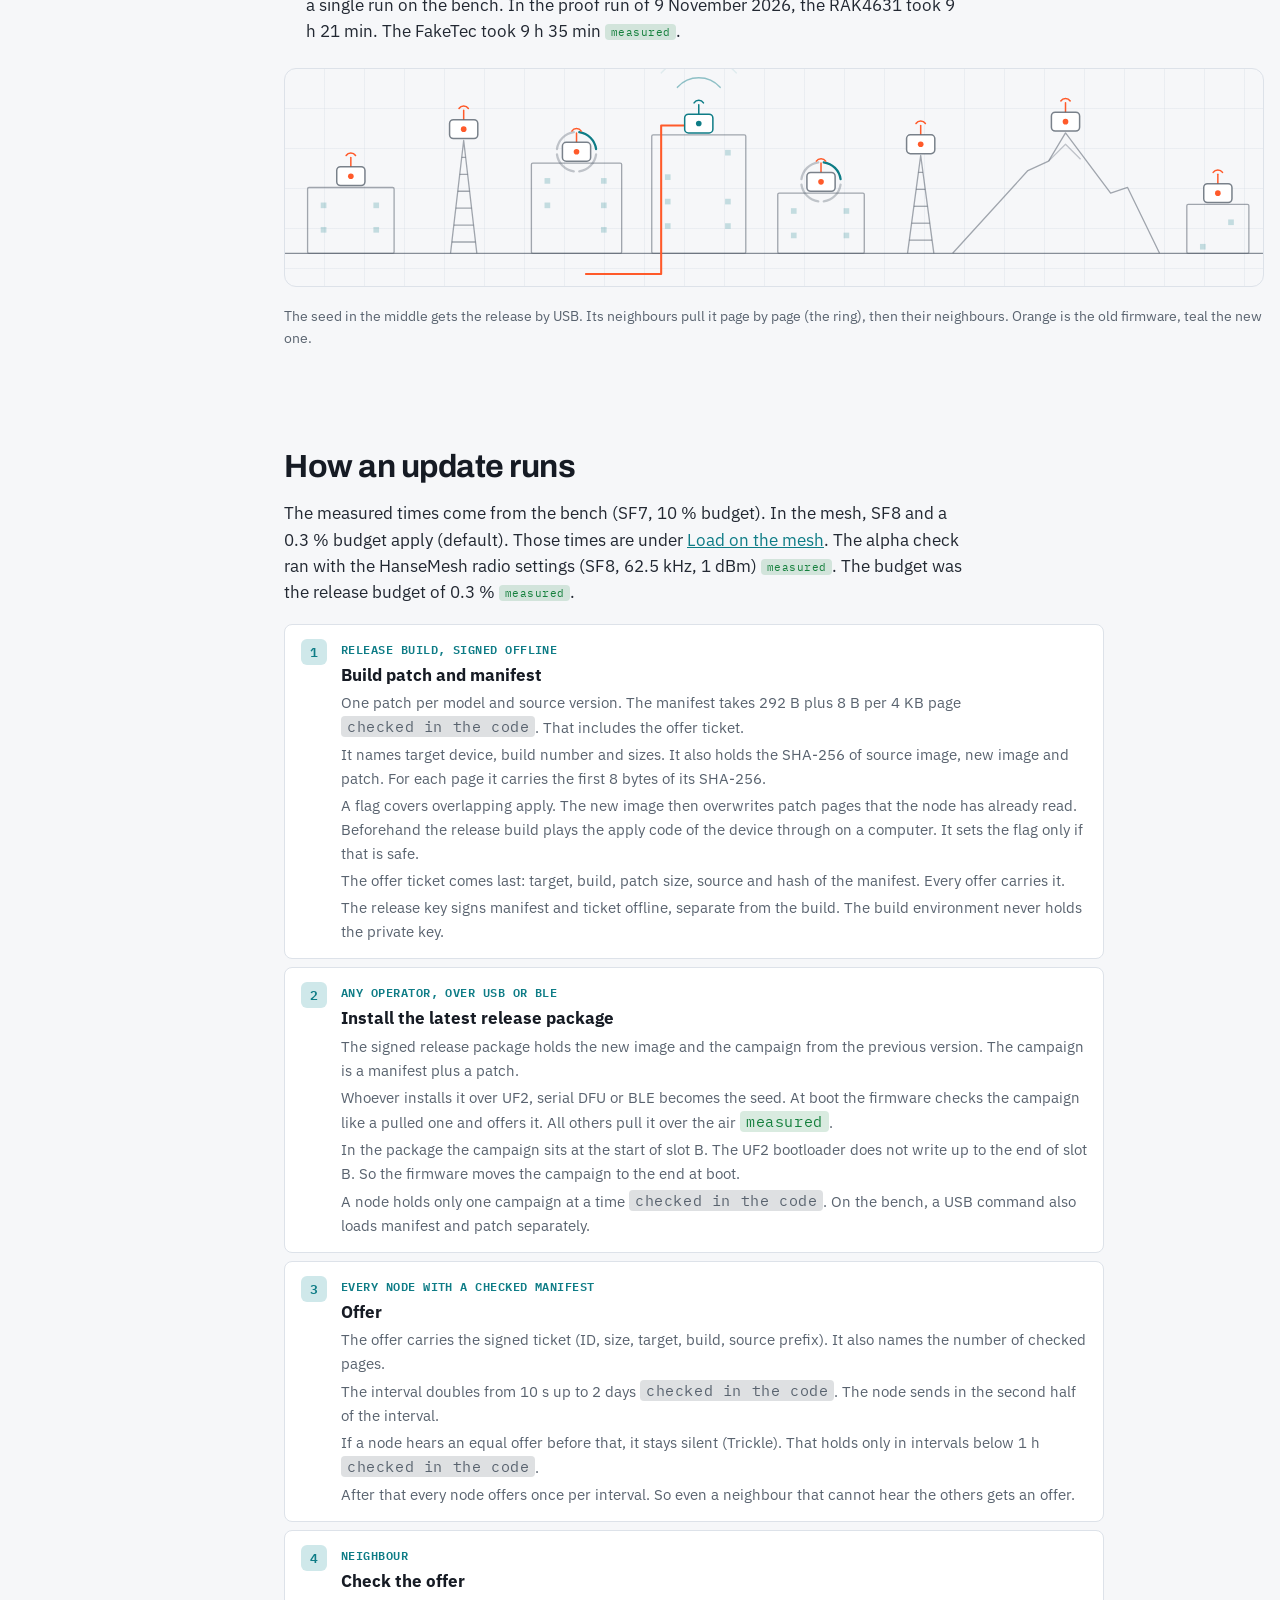
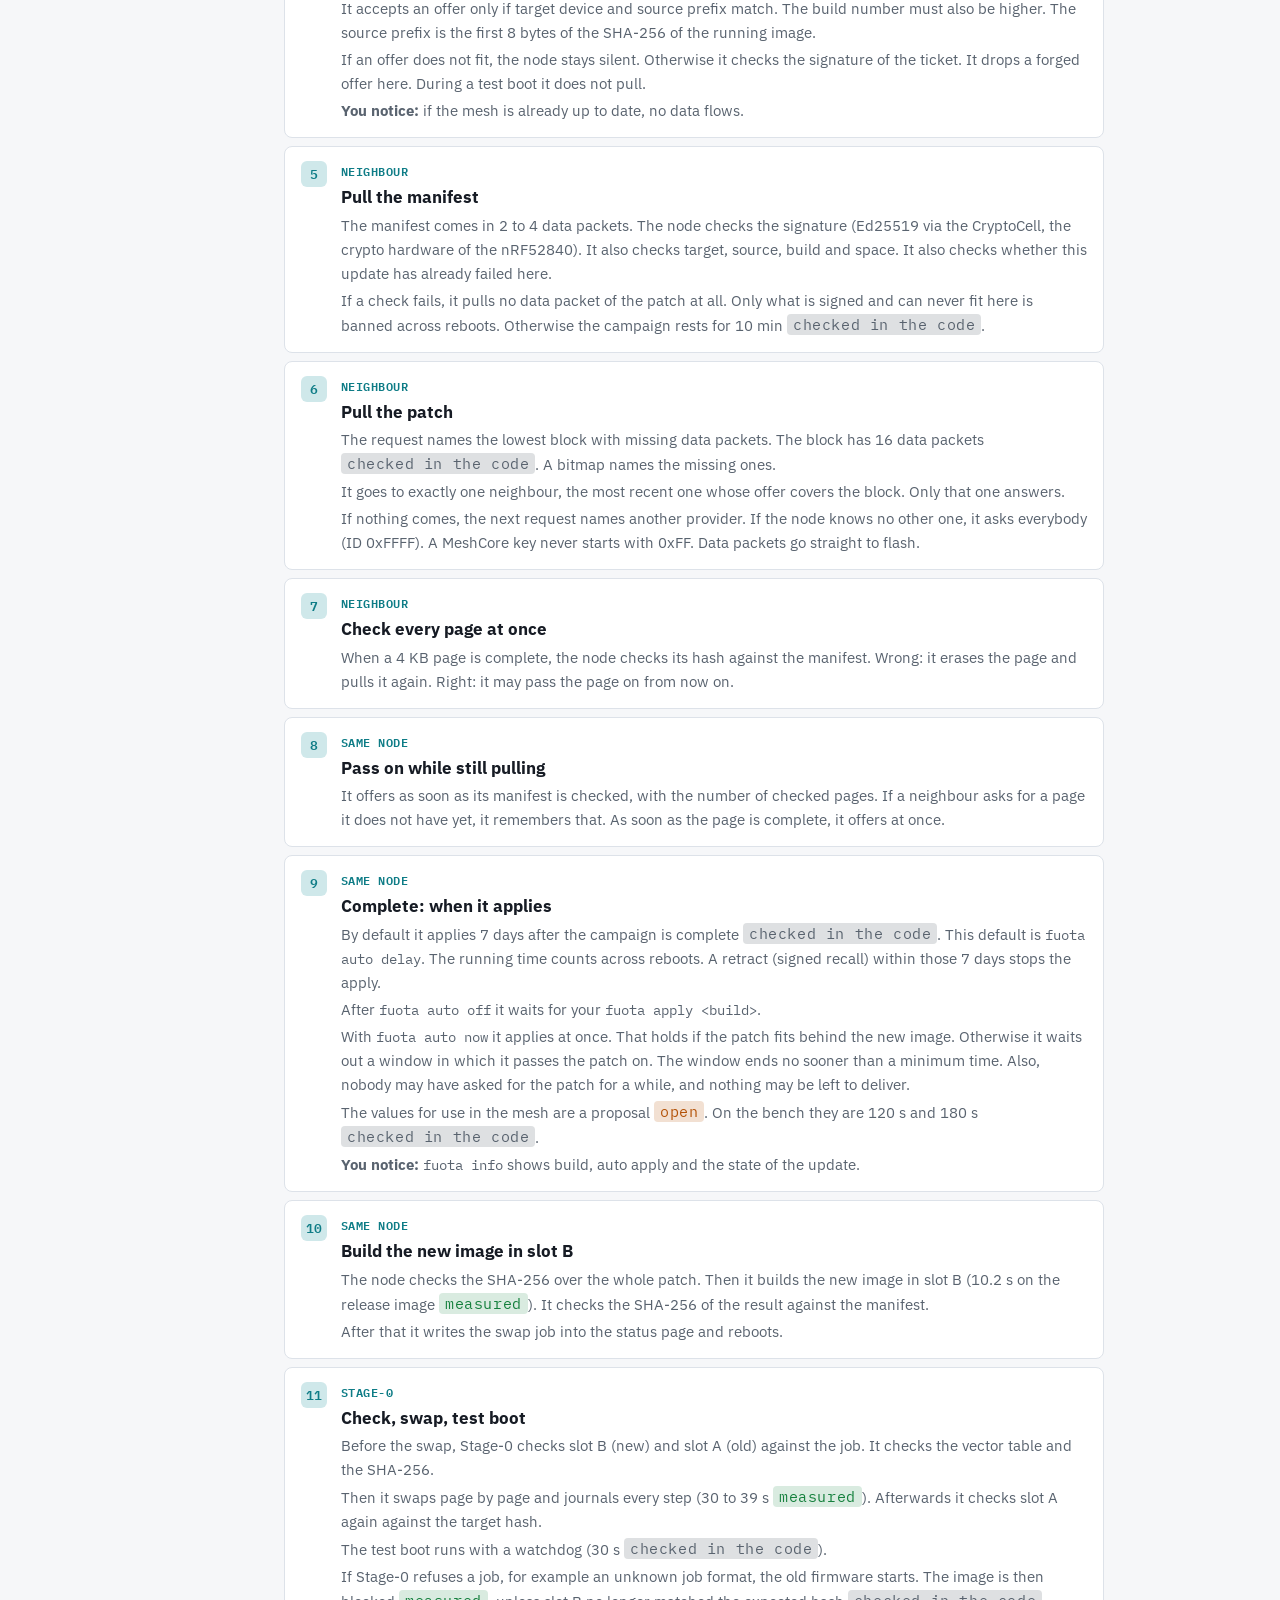
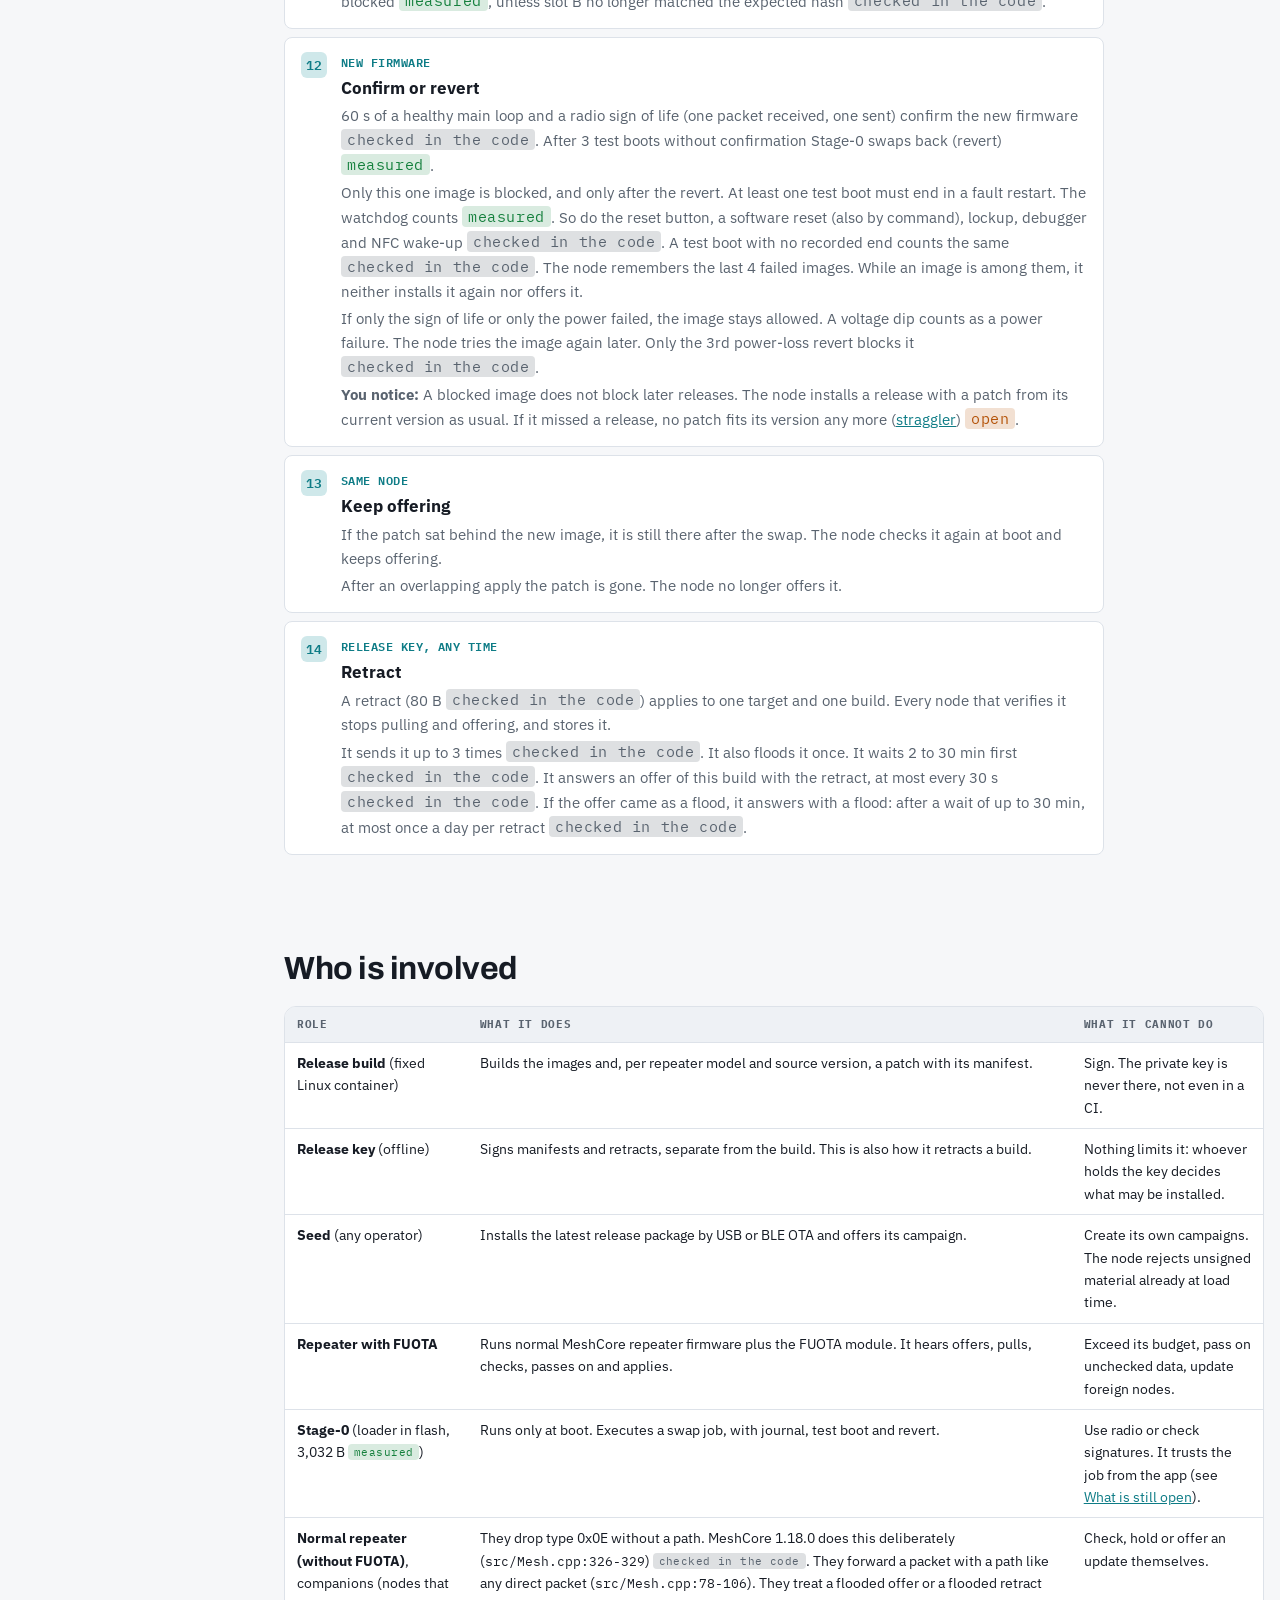
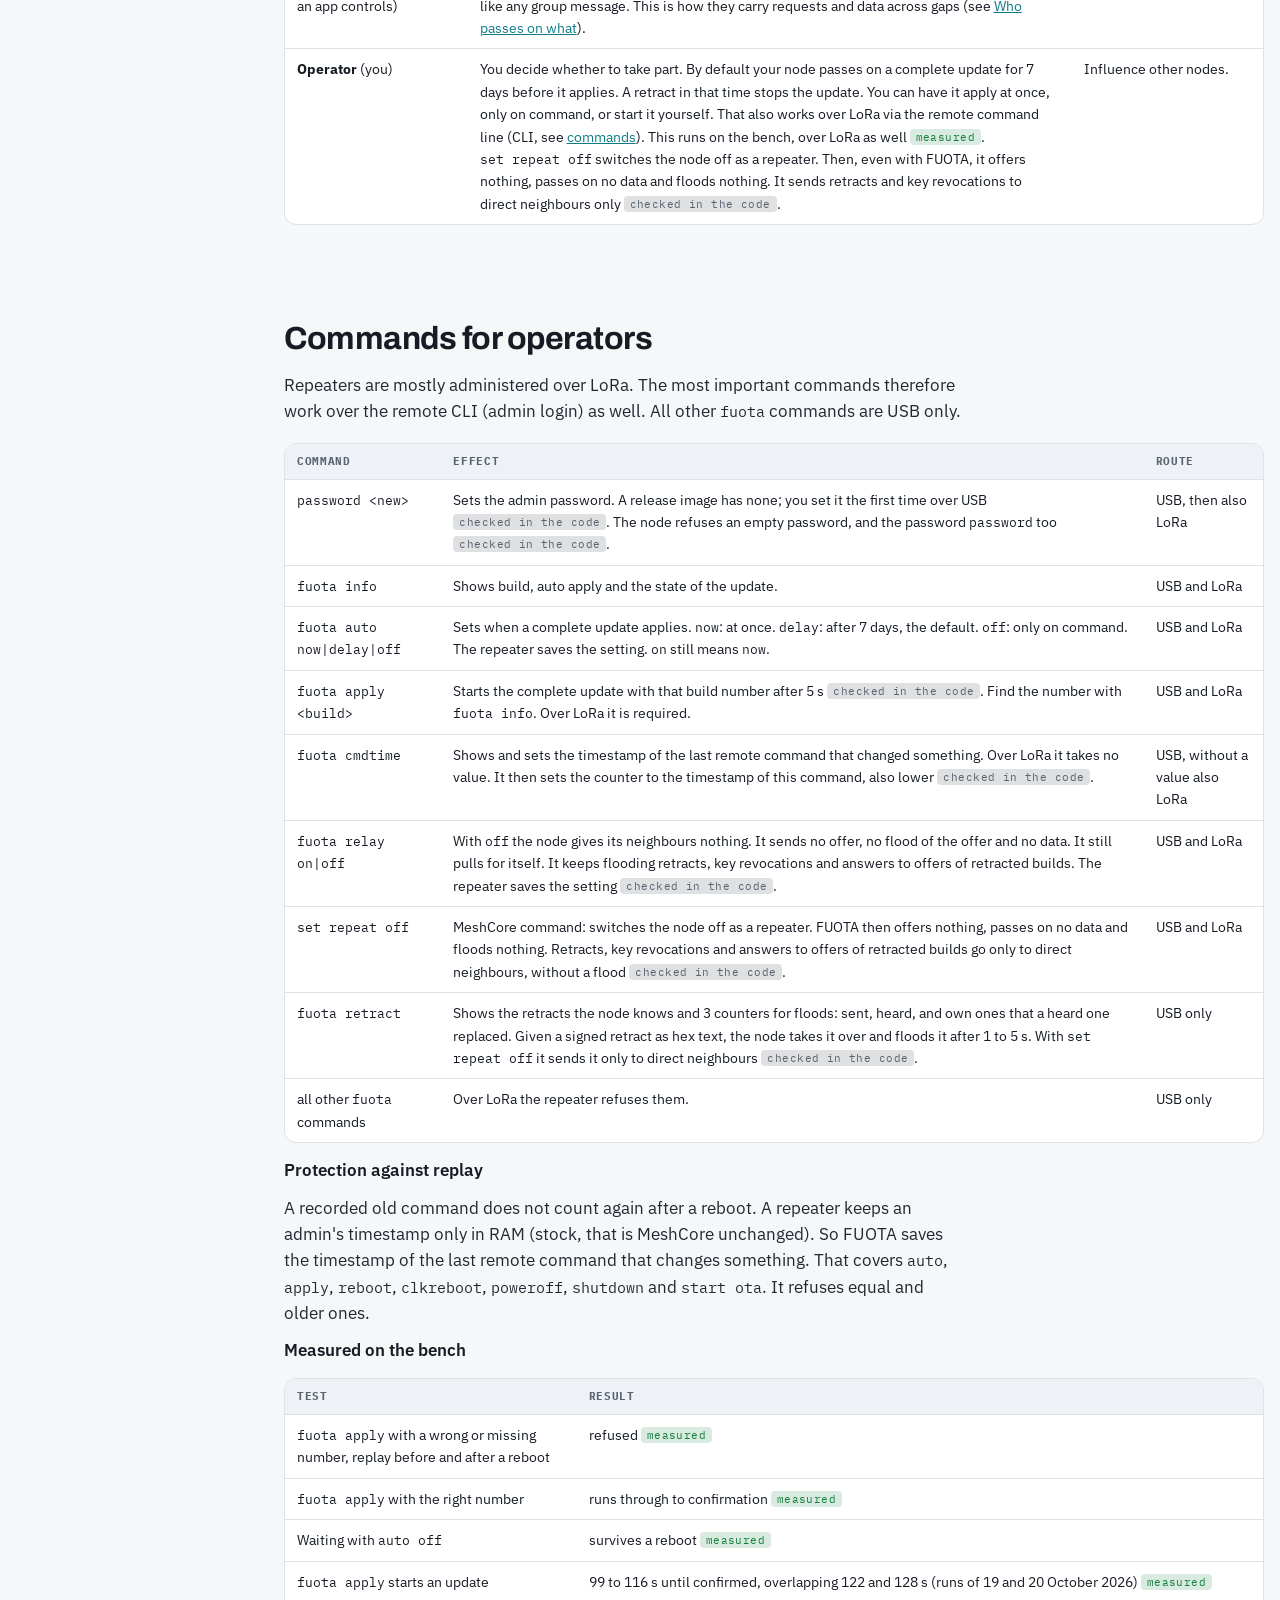
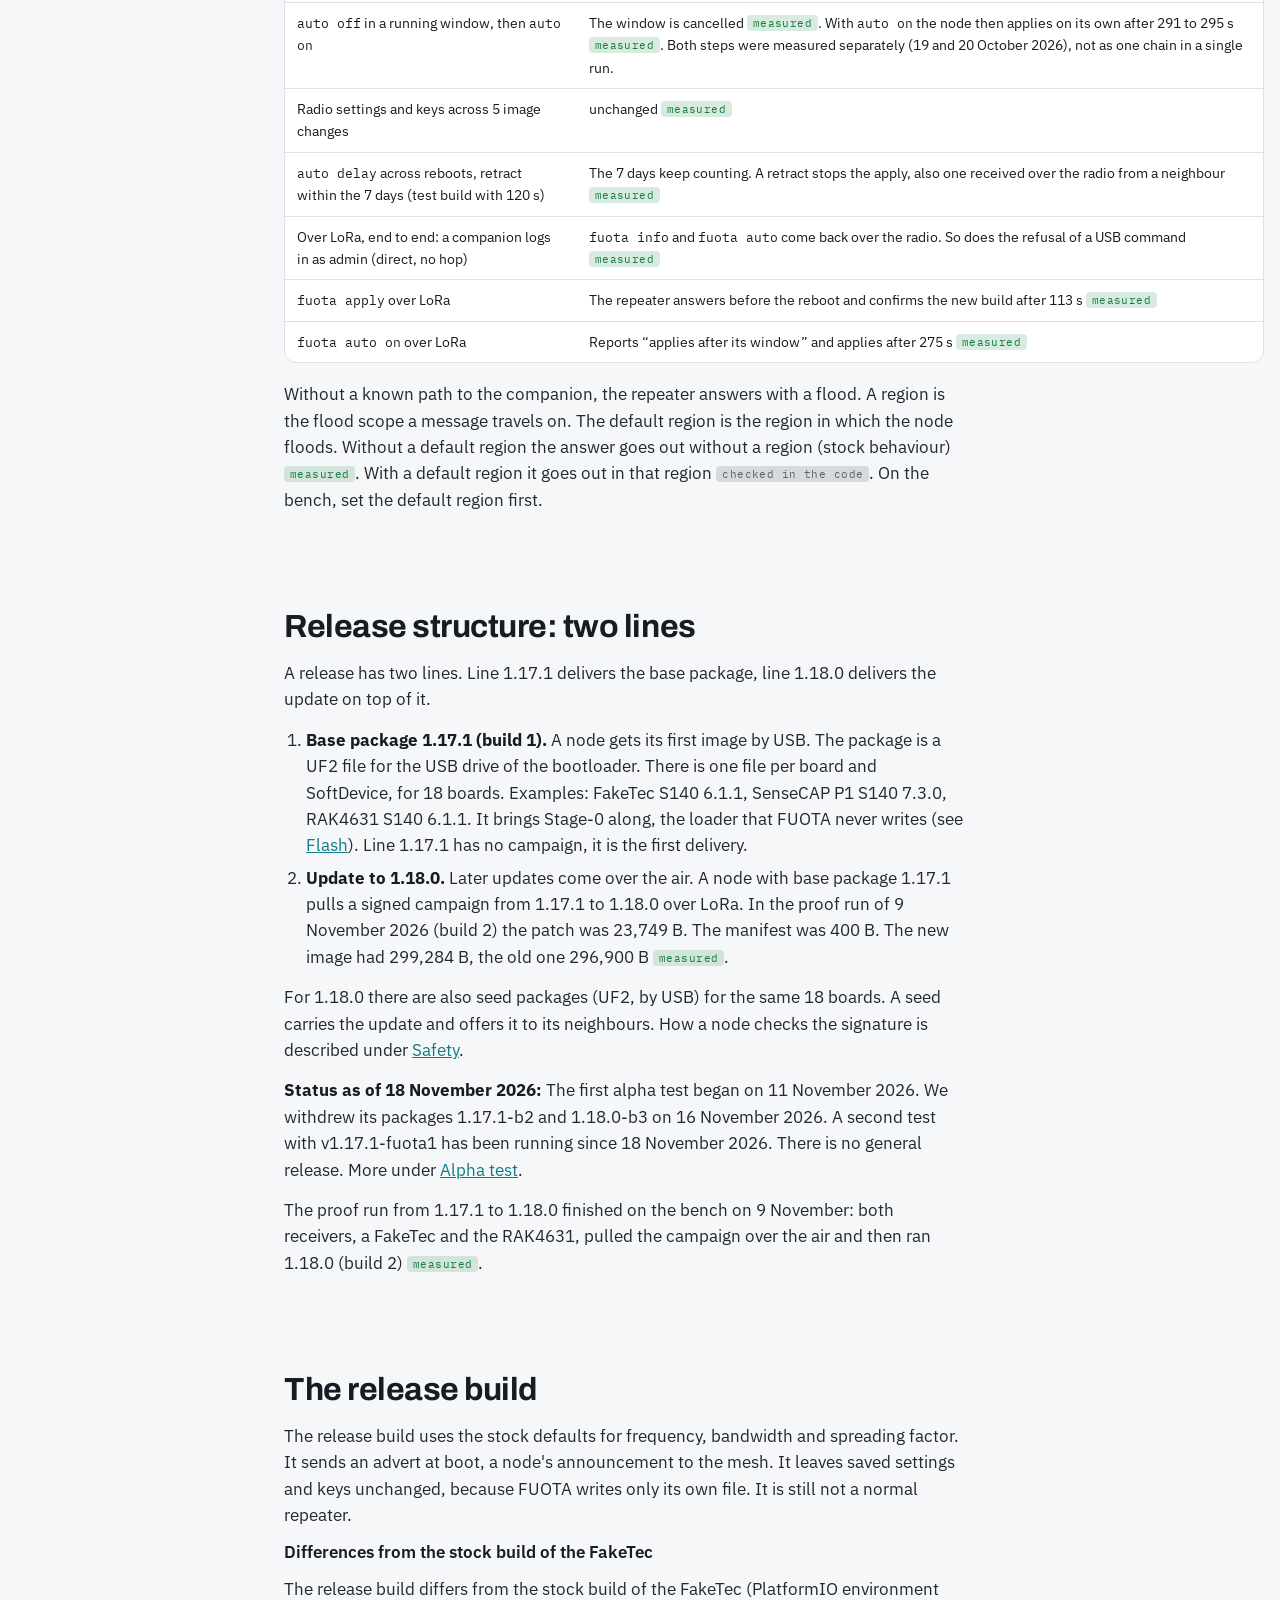
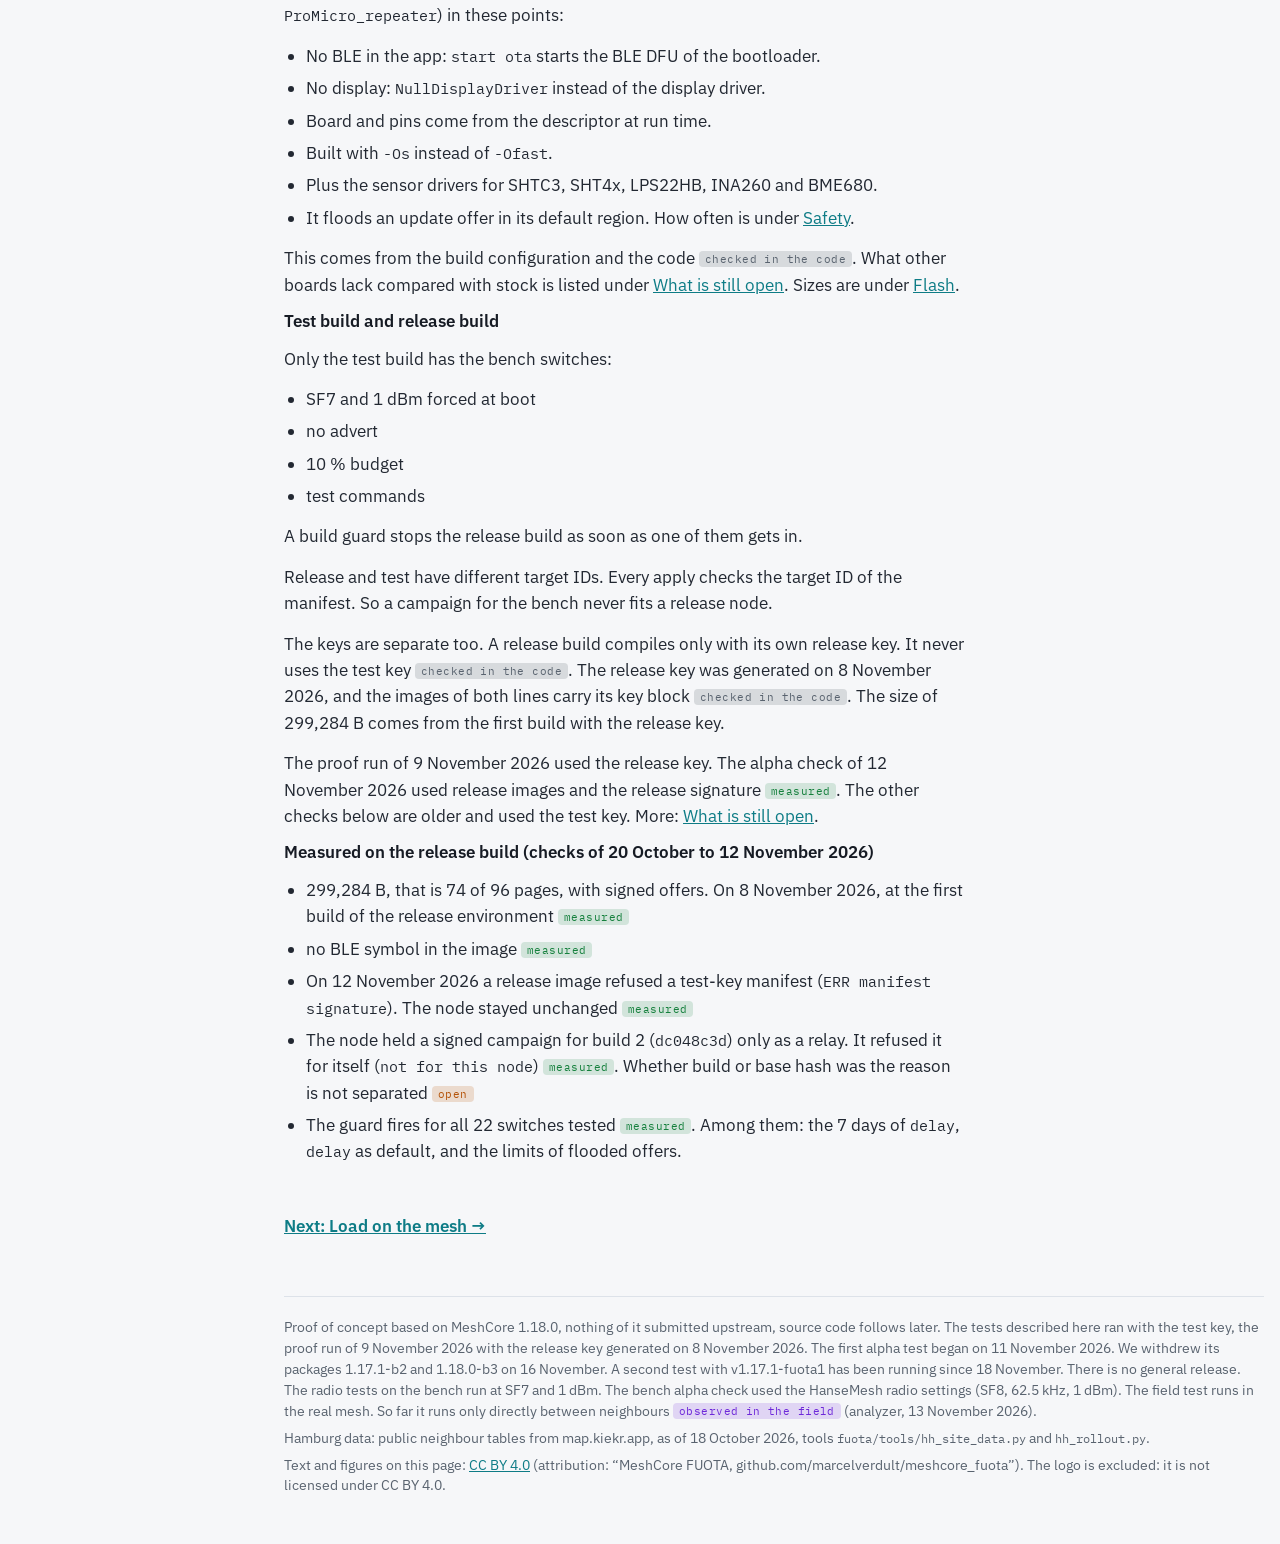
==== commit 679496bb: "Review-Seite: Endnutzer-Review, Begriffe erklaert, Alpha-Stand einheitlich (zweiter Test v1.17.1-fuo" ====
--- a/ablauf.html
+++ b/ablauf.html
@@ -93,7 +93,7 @@
         <li><b>Prüfen, weitergeben, anwenden.</b> Jeder Repeater prüft jede 4-KB-Seite gegen das Manifest.
           <ul>
             <li>Erst dann gibt er sie weiter, schon während er den Rest holt (Pipelining). Falsche Daten kommen nie
-              weiter als einen Hop (Funksprung).</li>
+              weiter als einen Hop (Sprung von Repeater zu Repeater).</li>
             <li>Dein Repeater wendet im A/B-Verfahren an. Slot A hält das laufende Image, Slot B das neue. Der Loader
               Stage-0 tauscht die Slots beim Start.</li>
             <li>Startet die neue Firmware nicht, läuft nach 3 Probestarts ohne Bestätigung wieder die alte
@@ -106,12 +106,12 @@
         <li>Kein Knoten leitet ein solches Paket ohne Pfad weiter, auch kein normaler Repeater (ohne FUOTA). MeshCore
           verwirft unbekannte Typen.</li>
         <li>Nur hinter normalen Repeatern (ohne FUOTA) laufen Anfrage und Daten auf einem festen Pfad. Ein Anbieter
-          flutet dort sein Angebot als Gruppen-Nachricht. Hat er die ganze Kampagne, flutet er in der ersten Woche höchstens einmal am Tag. Dasselbe gilt eine Woche lang nach jeder Anfrage, die er hört. Sonst flutet er höchstens einmal je Woche <span class="m code">im Code geprüft</span>. Auch ein Retract geht einmal als Flut raus. Mehr dazu:
+          flutet dort sein Angebot als Gruppen-Nachricht. Hat er die ganze Kampagne, flutet er in der ersten Woche höchstens einmal am Tag. Dasselbe gilt eine Woche lang nach jeder Anfrage, die er hört. Sonst flutet er höchstens einmal je Woche <span class="m code">im Code geprüft</span>. Auch ein Retract (signierter Rückruf) geht einmal als Flut raus. Mehr dazu:
           <a href="funk.html#weiter">Wer was weitergibt</a> (früher Abschnitt 6).</li>
         <li>Update-Daten fluten nie.</li>
         <li>Jeder Knoten sendet Update-Pakete nur im harten Airtime-Budget (Sendezeit). Ab Werk sind das 0,3 %
           <span class="m code">im Code geprüft</span>.</li>
-        <li>Ein Update darf darum Tage dauern, und der normale Verkehr merkt davon wenig. Mit dem Release-Takt (0,3 %) brauchte ein Knoten 12,6 h für 174 Fragmente <span class="m meas">gemessen</span>. Das war ein einzelner Lauf am Testaufbau. Im Nachweislauf vom 9. November 2026 war das RAK4631 nach 9 h 21 min fertig. Der FakeTec brauchte 9 h 35 min <span class="m meas">gemessen</span>.</li>
+        <li>Ein Update darf darum Tage dauern, und der normale Verkehr merkt davon wenig. Mit dem Release-Takt (0,3 %) brauchte ein Knoten 12,6 h für 174 Datenpakete <span class="m meas">gemessen</span>. Das war ein einzelner Lauf am Testaufbau. Im Nachweislauf vom 9. November 2026 war das RAK4631 nach 9 h 21 min fertig. Der FakeTec brauchte 9 h 35 min <span class="m meas">gemessen</span>.</li>
       </ul>
     </div>
     <div lang="en" class="prose">
@@ -134,7 +134,7 @@
         <li><b>Check, pass on, apply.</b> Every repeater checks each 4 KB page against the manifest.
           <ul>
             <li>Only then does it pass the page on, even while pulling the rest (pipelining). Wrong data never
-              travels further than one hop (one radio link).</li>
+              travels further than one hop (one jump from repeater to repeater).</li>
             <li>Applying uses the A/B method. Slot A holds the running image, slot B the new one. The loader Stage-0
               swaps the slots at boot.</li>
             <li>If the new firmware does not start, the old one runs again after 3 test boots without confirmation
@@ -147,12 +147,12 @@
         <li>No node forwards such a packet without a path. That includes a normal repeater (without FUOTA). MeshCore
           drops unknown types.</li>
         <li>Only behind normal repeaters (without FUOTA) do request and data travel along a fixed path. A provider floods
-          its offer there as a group message. With the whole campaign, it floods at most once a day in the first week. The same holds for a week after each request it hears. Otherwise it floods at most once a week <span class="m code">checked in the code</span>. A retract also goes out once as a flood. More: <a href="funk.html#weiter">Who passes on what</a>
+          its offer there as a group message. With the whole campaign, it floods at most once a day in the first week. The same holds for a week after each request it hears. Otherwise it floods at most once a week <span class="m code">checked in the code</span>. A retract (signed recall) also goes out once as a flood. More: <a href="funk.html#weiter">Who passes on what</a>
           (formerly section 6).</li>
         <li>Update data never floods.</li>
         <li>Every node sends update packets only within a hard airtime budget (time on air). By default that is 0.3 %
           <span class="m code">checked in the code</span>.</li>
-        <li>An update may therefore take days, and normal traffic notices little of it. At the release pace (0.3 %), a node needed 12.6 h for 174 fragments <span class="m meas">measured</span>. That was a single run on the bench. In the proof run of 9 November 2026, the RAK4631 took 9 h 21 min. The FakeTec took 9 h 35 min <span class="m meas">measured</span>.</li>
+        <li>An update may therefore take days, and normal traffic notices little of it. At the release pace (0.3 %), a node needed 12.6 h for 174 data packets <span class="m meas">measured</span>. That was a single run on the bench. In the proof run of 9 November 2026, the RAK4631 took 9 h 21 min. The FakeTec took 9 h 35 min <span class="m meas">measured</span>.</li>
       </ul>
     </div>
     <figure class="anim-fig">
@@ -185,7 +185,7 @@
         <span>Das signierte Release-Paket enthält das neue Image und die Kampagne von der Vorversion. Sie besteht aus Manifest und Patch.</span>
         <span>Wer es per UF2, seriellem DFU oder BLE installiert, wird Seed. Beim Start prüft die Firmware die Kampagne wie eine geholte und bietet sie an. Alle anderen holen sie per Funk <span class="m meas">gemessen</span>.</span>
         <span>Im Paket liegt die Kampagne am Anfang von Slot B. Der UF2-Bootloader schreibt nicht bis ans Ende von Slot B. Darum verschiebt die Firmware sie beim Start dorthin.</span>
-        <span>Mehrere Seeds schaden nicht: Die Kampagne zählt über ihre ID. Am Testaufbau lädt ein USB-Befehl Manifest und Patch auch einzeln.</span></div></div>
+        <span>Ein Knoten hält immer nur eine Kampagne <span class="m code">im Code geprüft</span>. Am Testaufbau lädt ein USB-Befehl Manifest und Patch auch einzeln.</span></div></div>
       <div class="step"><div><span class="who">Jeder Knoten mit geprüftem Manifest</span><b>Anbieten</b>
         <span>Das Angebot trägt das signierte Ticket (ID, Größe, Ziel, Build, Quell-Präfix). Dazu nennt es die Zahl geprüfter Seiten.</span>
         <span>Das Intervall verdoppelt sich von 10 s bis auf 2 Tage <span class="m code">im Code geprüft</span>. Der Knoten sendet in der zweiten Hälfte des Intervalls.</span>
@@ -196,12 +196,12 @@
         <span>Passt ein Angebot nicht, bleibt der Knoten still. Sonst prüft er die Signatur des Tickets. Ein gefälschtes Angebot verwirft er hier. Während eines Probestarts zieht er nicht.</span>
         <span><b>Du merkst:</b> Ist das Netz schon aktuell, fließen keine Daten.</span></div></div>
       <div class="step"><div><span class="who">Nachbar</span><b>Manifest holen</b>
-        <span>Das Manifest kommt in 2 bis 4 Fragmenten. Der Knoten prüft die Signatur (Ed25519 über die CryptoCell), Ziel, Quelle, Build und Platz. Dazu prüft er, ob dieses Update hier schon gescheitert ist.</span>
-        <span>Fällt eine Prüfung durch, holt er kein einziges Patch-Fragment. Nur was signiert ist und hier nie passen kann, sperrt der Knoten über Neustarts. Sonst ruht die Kampagne 10 min <span class="m code">im Code geprüft</span>.</span></div></div>
+        <span>Das Manifest kommt in 2 bis 4 Datenpaketen. Der Knoten prüft die Signatur (Ed25519 über die CryptoCell, die Krypto-Hardware des nRF52840). Außerdem prüft er Ziel, Quelle, Build und Platz. Dazu prüft er, ob dieses Update hier schon gescheitert ist.</span>
+        <span>Fällt eine Prüfung durch, holt er kein einziges Datenpaket des Patches. Nur was signiert ist und hier nie passen kann, sperrt der Knoten über Neustarts. Sonst ruht die Kampagne 10 min <span class="m code">im Code geprüft</span>.</span></div></div>
       <div class="step"><div><span class="who">Nachbar</span><b>Patch holen</b>
-        <span>Die Anfrage nennt den niedrigsten Block mit Lücken. Der Block hat 16 Fragmente <span class="m code">im Code geprüft</span>, eine Bitmap nennt die fehlenden.</span>
+        <span>Die Anfrage nennt den niedrigsten Block mit Lücken. Der Block hat 16 Datenpakete <span class="m code">im Code geprüft</span>, eine Bitmap nennt die fehlenden.</span>
         <span>Sie geht an genau einen Nachbarn, den zuletzt gehörten, dessen Angebot den Block abdeckt. Nur er antwortet.</span>
-        <span>Kommt nichts, nennt die nächste Anfrage einen anderen Anbieter. Kennt der Knoten keinen weiteren, fragt er alle (Kennung 0xFFFF). Ein MeshCore-Schlüssel beginnt nie mit 0xFF. Fragmente landen direkt im Flash.</span></div></div>
+        <span>Kommt nichts, nennt die nächste Anfrage einen anderen Anbieter. Kennt der Knoten keinen weiteren, fragt er alle (Kennung 0xFFFF). Ein MeshCore-Schlüssel beginnt nie mit 0xFF. Datenpakete landen direkt im Flash.</span></div></div>
       <div class="step"><div><span class="who">Nachbar</span><b>Jede Seite sofort prüfen</b>
         <span>Ist eine 4-KB-Seite vollständig, prüft der Knoten sie gegen ihren Hash aus dem Manifest. Falsch: Er löscht die Seite und holt sie neu. Richtig: Er darf sie ab sofort weitergeben.</span></div></div>
       <div class="step"><div><span class="who">Derselbe Knoten</span><b>Weitergeben, während er noch holt</b>
@@ -209,8 +209,8 @@
       <div class="step"><div><span class="who">Derselbe Knoten</span><b>Vollständig: wann er anwendet</b>
         <span>Ab Werk wendet er an, wenn die Kampagne 7 Tage komplett war <span class="m code">im Code geprüft</span>. Dieser Standard heißt <code>fuota auto delay</code>. Die Laufzeit zählt über Neustarts. Ein Retract (signierter Rückruf) in diesen 7 Tagen stoppt das Anwenden.</span>
         <span>Nach <code>fuota auto off</code> wartet er auf dein <code>fuota apply &lt;build&gt;</code>.</span>
-        <span>Mit <code>fuota auto now</code> wendet er sofort an. Das gilt, wenn der Patch hinter das neue Image passt. Sonst wartet er ein Fenster ab, in dem er weitergibt. Es endet frühestens nach einer Mindestzeit. Dann muss eine Weile niemand nach dem Patch gefragt haben. Zudem darf nichts mehr auszuliefern sein.</span>
-        <span>Die Werte für das Feld sind ein Vorschlag <span class="m open">offen</span>. Am Testaufbau sind es 120 s und 180 s <span class="m code">im Code geprüft</span>.</span>
+        <span>Mit <code>fuota auto now</code> wendet er sofort an. Das gilt, wenn der Patch hinter das neue Image passt. Sonst wartet er ein Fenster ab, in dem er den Patch weitergibt. Das Fenster endet frühestens nach einer Mindestzeit. Außerdem muss eine Weile niemand nach dem Patch gefragt haben, und es darf nichts mehr auszuliefern sein.</span>
+        <span>Die Werte für den Einsatz im Mesh sind ein Vorschlag <span class="m open">offen</span>. Am Testaufbau sind es 120 s und 180 s <span class="m code">im Code geprüft</span>.</span>
         <span><b>Du merkst:</b> <code>fuota info</code> zeigt Build, Auto-Apply und den Stand des Updates.</span></div></div>
       <div class="step"><div><span class="who">Derselbe Knoten</span><b>Neues Image in Slot B bauen</b>
         <span>Der Knoten prüft die SHA-256 über den ganzen Patch. Dann baut er das neue Image in Slot B (10,2 s beim Release-Image <span class="m meas">gemessen</span>). Er prüft die SHA-256 des Ergebnisses gegen das Manifest.</span>
@@ -243,7 +243,7 @@
         <span>The signed release package holds the new image and the campaign from the previous version. The campaign is a manifest plus a patch.</span>
         <span>Whoever installs it over UF2, serial DFU or BLE becomes the seed. At boot the firmware checks the campaign like a pulled one and offers it. All others pull it over the air <span class="m meas">measured</span>.</span>
         <span>In the package the campaign sits at the start of slot B. The UF2 bootloader does not write up to the end of slot B. So the firmware moves the campaign to the end at boot.</span>
-        <span>Several seeds do no harm: the campaign counts by its ID. On the bench, a USB command also loads manifest and patch separately.</span></div></div>
+        <span>A node holds only one campaign at a time <span class="m code">checked in the code</span>. On the bench, a USB command also loads manifest and patch separately.</span></div></div>
       <div class="step"><div><span class="who">Every node with a checked manifest</span><b>Offer</b>
         <span>The offer carries the signed ticket (ID, size, target, build, source prefix). It also names the number of checked pages.</span>
         <span>The interval doubles from 10 s up to 2 days <span class="m code">checked in the code</span>. The node sends in the second half of the interval.</span>
@@ -254,12 +254,12 @@
         <span>If an offer does not fit, the node stays silent. Otherwise it checks the signature of the ticket. It drops a forged offer here. During a test boot it does not pull.</span>
         <span><b>You notice:</b> if the mesh is already up to date, no data flows.</span></div></div>
       <div class="step"><div><span class="who">Neighbour</span><b>Pull the manifest</b>
-        <span>The manifest comes in 2 to 4 fragments. The node checks the signature (Ed25519 via the CryptoCell), target, source, build and space. It also checks whether this update has already failed here.</span>
-        <span>If a check fails, it pulls no patch fragment at all. Only what is signed and can never fit here is banned across reboots. Otherwise the campaign rests for 10 min <span class="m code">checked in the code</span>.</span></div></div>
+        <span>The manifest comes in 2 to 4 data packets. The node checks the signature (Ed25519 via the CryptoCell, the crypto hardware of the nRF52840). It also checks target, source, build and space. It also checks whether this update has already failed here.</span>
+        <span>If a check fails, it pulls no data packet of the patch at all. Only what is signed and can never fit here is banned across reboots. Otherwise the campaign rests for 10 min <span class="m code">checked in the code</span>.</span></div></div>
       <div class="step"><div><span class="who">Neighbour</span><b>Pull the patch</b>
-        <span>The request names the lowest block with missing fragments. The block has 16 fragments <span class="m code">checked in the code</span>. A bitmap names the missing ones.</span>
+        <span>The request names the lowest block with missing data packets. The block has 16 data packets <span class="m code">checked in the code</span>. A bitmap names the missing ones.</span>
         <span>It goes to exactly one neighbour, the most recent one whose offer covers the block. Only that one answers.</span>
-        <span>If nothing comes, the next request names another provider. If the node knows no other one, it asks everybody (ID 0xFFFF). A MeshCore key never starts with 0xFF. Fragments go straight to flash.</span></div></div>
+        <span>If nothing comes, the next request names another provider. If the node knows no other one, it asks everybody (ID 0xFFFF). A MeshCore key never starts with 0xFF. Data packets go straight to flash.</span></div></div>
       <div class="step"><div><span class="who">Neighbour</span><b>Check every page at once</b>
         <span>When a 4 KB page is complete, the node checks its hash against the manifest. Wrong: it erases the page and pulls it again. Right: it may pass the page on from now on.</span></div></div>
       <div class="step"><div><span class="who">Same node</span><b>Pass on while still pulling</b>
@@ -267,8 +267,8 @@
       <div class="step"><div><span class="who">Same node</span><b>Complete: when it applies</b>
         <span>By default it applies 7 days after the campaign is complete <span class="m code">checked in the code</span>. This default is <code>fuota auto delay</code>. The running time counts across reboots. A retract (signed recall) within those 7 days stops the apply.</span>
         <span>After <code>fuota auto off</code> it waits for your <code>fuota apply &lt;build&gt;</code>.</span>
-        <span>With <code>fuota auto now</code> it applies at once. That holds if the patch fits behind the new image. Otherwise it waits out a window in which it passes the patch on. The window ends no sooner than a minimum time. Then nobody may have asked for the patch for a while. And nothing may be left to deliver.</span>
-        <span>The values for the field are a proposal <span class="m open">open</span>. On the bench they are 120 s and 180 s <span class="m code">checked in the code</span>.</span>
+        <span>With <code>fuota auto now</code> it applies at once. That holds if the patch fits behind the new image. Otherwise it waits out a window in which it passes the patch on. The window ends no sooner than a minimum time. Also, nobody may have asked for the patch for a while, and nothing may be left to deliver.</span>
+        <span>The values for use in the mesh are a proposal <span class="m open">open</span>. On the bench they are 120 s and 180 s <span class="m code">checked in the code</span>.</span>
         <span><b>You notice:</b> <code>fuota info</code> shows build, auto apply and the state of the update.</span></div></div>
       <div class="step"><div><span class="who">Same node</span><b>Build the new image in slot B</b>
         <span>The node checks the SHA-256 over the whole patch. Then it builds the new image in slot B (10.2 s on the release image <span class="m meas">measured</span>). It checks the SHA-256 of the result against the manifest.</span>
@@ -304,7 +304,7 @@
         <tr><th>Rolle</th><th>Was sie tut</th><th>Was sie nicht kann</th></tr>
         <tr><td><b>Release-Build</b> (fester Linux-Container)</td><td>Baut die Images und je Repeater-Modell und Quell-Version einen Patch samt Manifest.</td><td>Signieren. Den privaten Schlüssel gibt es dort nie, auch nicht in einer CI.</td></tr>
         <tr><td><b>Release-Schlüssel</b> (offline)</td><td>Signiert Manifeste und Retracts, getrennt vom Build. So zieht er auch einen Build zurück (Retract).</td><td>Nichts schränkt ihn ein: Wer den Schlüssel hat, bestimmt, was installiert werden darf.</td></tr>
-        <tr><td><b>Seed</b> (irgendein Teilnehmer)</td><td>Installiert das neueste Release-Paket per USB oder BLE-OTA und bietet die enthaltene Kampagne an.</td><td>Eigene Kampagnen erzeugen. Unsigniertes lehnt der Knoten schon beim Laden ab.</td></tr>
+        <tr><td><b>Seed</b> (irgendein Betreiber)</td><td>Installiert das neueste Release-Paket per USB oder BLE-OTA und bietet die enthaltene Kampagne an.</td><td>Eigene Kampagnen erzeugen. Unsigniertes lehnt der Knoten schon beim Laden ab.</td></tr>
         <tr><td><b>Repeater mit FUOTA</b></td><td>Läuft mit normaler MeshCore-Repeater-Firmware und dem FUOTA-Modul. Er hört Angebote, holt, prüft, gibt weiter und wendet an.</td><td>Sein Budget überschreiten, Ungeprüftes weitergeben, fremde Knoten updaten.</td></tr>
         <tr><td><b>Stage-0</b> (Loader im Flash, 3.032 B <span class="m meas">gemessen</span>)</td><td>Läuft nur beim Start. Führt einen Tausch-Auftrag aus, mit Journal, Probestart und Rückfall.</td><td>Funken und Signaturen prüfen. Es vertraut dem Auftrag der App (siehe <a href="fragen.html#luecken">Was noch offen ist</a>).</td></tr>
         <tr><td><b>Normaler Repeater (ohne FUOTA)</b>, Companions (Knoten, die eine App steuert)</td><td>Sie verwerfen Typ 0x0E ohne Pfad. Das ist in MeshCore 1.18.0 Absicht (<code>src/Mesh.cpp:326-329</code>), der Typ wird nicht geroutet <span class="m code">im Code geprüft</span>. Ein Paket mit Pfad leiten sie weiter wie jedes Direct-Paket (<code>src/Mesh.cpp:78-106</code>). Ein geflutetes Angebot oder einen gefluteten Retract behandeln sie wie jede Gruppen-Nachricht. So tragen sie Anfragen und Daten über Lücken (siehe <a href="funk.html#weiter">Wer was weitergibt</a>).</td><td>Ein Update prüfen, halten oder selbst anbieten.</td></tr>
@@ -316,7 +316,7 @@
         <tr><th>Role</th><th>What it does</th><th>What it cannot do</th></tr>
         <tr><td><b>Release build</b> (fixed Linux container)</td><td>Builds the images and, per repeater model and source version, a patch with its manifest.</td><td>Sign. The private key is never there, not even in a CI.</td></tr>
         <tr><td><b>Release key</b> (offline)</td><td>Signs manifests and retracts, separate from the build. This is also how it retracts a build.</td><td>Nothing limits it: whoever holds the key decides what may be installed.</td></tr>
-        <tr><td><b>Seed</b> (any participant)</td><td>Installs the latest release package by USB or BLE OTA and offers its campaign.</td><td>Create its own campaigns. The node rejects unsigned material already at load time.</td></tr>
+        <tr><td><b>Seed</b> (any operator)</td><td>Installs the latest release package by USB or BLE OTA and offers its campaign.</td><td>Create its own campaigns. The node rejects unsigned material already at load time.</td></tr>
         <tr><td><b>Repeater with FUOTA</b></td><td>Runs normal MeshCore repeater firmware plus the FUOTA module. It hears offers, pulls, checks, passes on and applies.</td><td>Exceed its budget, pass on unchecked data, update foreign nodes.</td></tr>
         <tr><td><b>Stage-0</b> (loader in flash, 3,032 B <span class="m meas">measured</span>)</td><td>Runs only at boot. Executes a swap job, with journal, test boot and revert.</td><td>Use radio or check signatures. It trusts the job from the app (see <a href="fragen.html#luecken">What is still open</a>).</td></tr>
         <tr><td><b>Normal repeater (without FUOTA)</b>, companions (nodes that an app controls)</td><td>They drop type 0x0E without a path. MeshCore 1.18.0 does this deliberately (<code>src/Mesh.cpp:326-329</code>) <span class="m code">checked in the code</span>. They forward a packet with a path like any direct packet (<code>src/Mesh.cpp:78-106</code>). They treat a flooded offer or a flooded retract like any group message. This is how they carry requests and data across gaps (see <a href="funk.html#weiter">Who passes on what</a>).</td><td>Check, hold or offer an update themselves.</td></tr>
@@ -411,13 +411,13 @@
     </div>
     <div lang="de" class="prose">
       <p>Kennt der Repeater den Pfad zum Companion noch nicht, antwortet er per Flut. Eine Region ist der Flood-Scope, in dem eine Nachricht
-        läuft. Ohne Default-Scope geht die Antwort ohne Region hinaus (Stock-Verhalten) <span class="m meas">gemessen</span>.
-        Mit Default-Scope geht sie in dessen Region <span class="m code">im Code geprüft</span>. Setze am Testaufbau darum vorher den Default-Scope.</p>
+        läuft. Die Standard-Region ist die Region, in der der Knoten flutet. Ohne Standard-Region geht die Antwort ohne Region hinaus (Stock-Verhalten) <span class="m meas">gemessen</span>.
+        Mit Standard-Region geht sie in dieser Region <span class="m code">im Code geprüft</span>. Setze am Testaufbau darum vorher die Standard-Region.</p>
     </div>
     <div lang="en" class="prose">
       <p>Without a known path to the companion, the repeater answers with a flood. A region is the flood scope a message
-        travels on. Without a default scope the answer goes out without a region (stock behaviour) <span class="m meas">measured</span>.
-        With a default scope it goes out in that region <span class="m code">checked in the code</span>. On the bench, set the default scope first.</p>
+        travels on. The default region is the region in which the node floods. Without a default region the answer goes out without a region (stock behaviour) <span class="m meas">measured</span>.
+        With a default region it goes out in that region <span class="m code">checked in the code</span>. On the bench, set the default region first.</p>
     </div>
   </section>
 
@@ -426,12 +426,12 @@
       <h2>Release-Struktur: zwei Linien</h2>
       <p>Ein Release besteht aus zwei Linien. Die Linie 1.17.1 liefert das Basispaket, die Linie 1.18.0 das Update darauf.</p>
       <ol>
-        <li><b>Basispaket 1.17.1 (Build 1).</b> Das erste Image bekommt ein Knoten per USB. Das Paket ist eine UF2-Datei für das USB-Laufwerk des Bootloaders, eine Datei je Board und SoftDevice. Es gibt sie für 18 Boards. Beispiele: FakeTec S140 6.1.1, SenseCAP P1 S140 7.3.0, RAK4631 S140 6.1.1. Es bringt Stage-0 mit, den Lader, den FUOTA nie schreibt (siehe <a href="flash.html">Flash</a>). Die Linie 1.17.1 hat keine Kampagne, sie ist die erste Auslieferung.</li>
+        <li><b>Basispaket 1.17.1 (Build 1).</b> Das erste Image bekommt ein Knoten per USB. Das Paket ist eine UF2-Datei für das USB-Laufwerk des Bootloaders, eine Datei je Board und SoftDevice. Es gibt sie für 18 Boards. Beispiele: FakeTec S140 6.1.1, SenseCAP P1 S140 7.3.0, RAK4631 S140 6.1.1. Es bringt Stage-0 mit, den Loader, den FUOTA nie schreibt (siehe <a href="flash.html">Flash</a>). Die Linie 1.17.1 hat keine Kampagne, sie ist die erste Auslieferung.</li>
         <li><b>Update auf 1.18.0.</b> Spätere Updates kommen per Funk. Ein Knoten mit dem Basispaket 1.17.1 holt eine signierte Kampagne von 1.17.1 nach 1.18.0 über LoRa. Im Nachweislauf vom 9. November 2026 (Build 2) war die Patch-Datei 23.749 B groß, das Manifest 400 B. Das neue Image hatte 299.284 B, das alte 296.900 B <span class="m meas">gemessen</span>.</li>
       </ol>
       <p>Für 1.18.0 gibt es außerdem Seed-Pakete (UF2, per USB) für dieselben 18 Boards. Ein Seed trägt das Update und bietet es seinen Nachbarn an. Wie ein Knoten die Signatur prüft, steht unter <a href="sicherheit.html">Sicherheit</a>.</p>
-      <p><b>Stand 16. November 2026:</b> Am 11. November 2026 begann ein Alpha-Test mit 1.17.1-b2 und 1.18.0-b3. Eine allgemeine Freigabe gibt es nicht. Die Pakete dieses Tests sind zurückgezogen. Neue Pakete für einen zweiten Test folgen. Mehr dazu unter <a href="alpha.html">Alpha-Test</a>.</p>
-      <p>Der Nachweislauf von 1.17.1 nach 1.18.0 ist am 9. November am Prüfbrett durchgelaufen: beide Empfänger, ein FakeTec und das RAK4631, holten die Kampagne per Funk und liefen danach auf 1.18.0 (Build 2) <span class="m meas">gemessen</span>.</p>
+      <p><b>Stand 18. November 2026:</b> Ein erster Alpha-Test begann am 11. November 2026. Wir haben seine Pakete 1.17.1-b2 und 1.18.0-b3 am 16. November 2026 zurückgezogen. Seit dem 18. November 2026 läuft ein zweiter Test mit v1.17.1-fuota1. Eine allgemeine Freigabe gibt es nicht. Mehr dazu unter <a href="alpha.html">Alpha-Test</a>.</p>
+      <p>Der Nachweislauf von 1.17.1 nach 1.18.0 ist am 9. November am Testaufbau durchgelaufen: beide Empfänger, ein FakeTec und das RAK4631, holten die Kampagne per Funk und liefen danach auf 1.18.0 (Build 2) <span class="m meas">gemessen</span>.</p>
     </div>
     <div lang="en" class="prose">
       <h2>Release structure: two lines</h2>
@@ -441,8 +441,8 @@
         <li><b>Update to 1.18.0.</b> Later updates come over the air. A node with base package 1.17.1 pulls a signed campaign from 1.17.1 to 1.18.0 over LoRa. In the proof run of 9 November 2026 (build 2) the patch was 23,749 B. The manifest was 400 B. The new image had 299,284 B, the old one 296,900 B <span class="m meas">measured</span>.</li>
       </ol>
       <p>For 1.18.0 there are also seed packages (UF2, by USB) for the same 18 boards. A seed carries the update and offers it to its neighbours. How a node checks the signature is described under <a href="sicherheit.html">Safety</a>.</p>
-      <p><b>Status as of 16 November 2026:</b> An alpha test with 1.17.1-b2 and 1.18.0-b3 began on 11 November 2026. There is no general release. The packages of this test have been withdrawn. New packages for a second test will follow. More under <a href="alpha.html">Alpha test</a>.</p>
-      <p>The proof run from 1.17.1 to 1.18.0 finished on the test bench on 9 November: both receivers, a FakeTec and the RAK4631, pulled the campaign over the air and then ran 1.18.0 (build 2) <span class="m meas">measured</span>.</p>
+      <p><b>Status as of 18 November 2026:</b> The first alpha test began on 11 November 2026. We withdrew its packages 1.17.1-b2 and 1.18.0-b3 on 16 November 2026. A second test with v1.17.1-fuota1 has been running since 18 November 2026. There is no general release. More under <a href="alpha.html">Alpha test</a>.</p>
+      <p>The proof run from 1.17.1 to 1.18.0 finished on the bench on 9 November: both receivers, a FakeTec and the RAK4631, pulled the campaign over the air and then ran 1.18.0 (build 2) <span class="m meas">measured</span>.</p>
     </div>
   </section>
 
@@ -453,14 +453,14 @@
         Advert, die Ankündigung eines Knotens im Mesh. Gespeicherte Einstellungen und Schlüssel lässt er unverändert, denn FUOTA schreibt nur seine eigene Datei.
         Ein normaler Repeater ist er trotzdem nicht.</p>
       <h3>Unterschiede zum Stock-Build des FakeTec</h3>
-      <p>Der Release-Build weicht vom Stock-Build des FakeTec (PlatformIO-Env <code>ProMicro_repeater</code>) in diesen Punkten ab:</p>
+      <p>Der Release-Build weicht vom Stock-Build des FakeTec (PlatformIO-Umgebung <code>ProMicro_repeater</code>) in diesen Punkten ab:</p>
       <ul>
         <li>Kein BLE in der App: <code>start ota</code> startet den BLE-DFU des Bootloaders.</li>
         <li>Keine Anzeige: <code>NullDisplayDriver</code> statt des Anzeige-Treibers.</li>
         <li>Board und Pins kommen zur Laufzeit aus dem Deskriptor.</li>
         <li>Gebaut mit <code>-Os</code> statt <code>-Ofast</code>.</li>
         <li>Zusätzlich die Sensor-Treiber für SHTC3, SHT4x, LPS22HB, INA260 und BME680.</li>
-        <li>Ein Update-Angebot flutet er in seiner Standard-Region, der Region, in der er flutet. Wie oft, steht unter <a href="sicherheit.html#warum">Sicherheit</a>.</li>
+        <li>Ein Update-Angebot flutet er in seiner Standard-Region. Wie oft, steht unter <a href="sicherheit.html#warum">Sicherheit</a>.</li>
       </ul>
       <p>Das stammt aus Build-Konfiguration und Code <span class="m code">im Code geprüft</span>. Was bei anderen Boards
         gegenüber Stock fehlt, steht unter <a href="fragen.html#luecken">Was noch offen ist</a>. Die Größen stehen
@@ -482,7 +482,7 @@
         Mehr dazu: <a href="fragen.html#luecken">Was noch offen ist</a>.</p>
       <h3>Am Release-Build gemessen (Prüfungen vom 20. Oktober bis 12. November 2026)</h3>
       <ul>
-        <li>299.284 B, das sind 74 von 96 Seiten, mit signierten Angeboten. Am 8. November 2026 gemessen, beim ersten Bau des Release-Env <span class="m meas">gemessen</span></li>
+        <li>299.284 B, das sind 74 von 96 Seiten, mit signierten Angeboten. Am 8. November 2026, beim ersten Bau der Release-Umgebung <span class="m meas">gemessen</span></li>
         <li>kein BLE-Symbol im Image <span class="m meas">gemessen</span></li>
         <li>Am 12. November 2026 lehnte ein Release-Image ein Manifest mit Test-Schlüssel ab (<code>ERR manifest signature</code>), der Knoten blieb unverändert <span class="m meas">gemessen</span></li>
         <li>Der Knoten hielt eine signierte Kampagne für Build 2 (<code>dc048c3d</code>) nur als Relais. Für sich lehnte er sie ab (<code>not for this node</code>) <span class="m meas">gemessen</span>. Ob Build oder Basis-Hash der Grund war, ist nicht getrennt <span class="m open">offen</span></li>
@@ -496,14 +496,14 @@
         boot, a node's announcement to the mesh. It leaves saved settings and keys unchanged, because FUOTA writes only its own file. It is still not a
         normal repeater.</p>
       <h3>Differences from the stock build of the FakeTec</h3>
-      <p>The release build differs from the stock build of the FakeTec (PlatformIO env <code>ProMicro_repeater</code>) in these points:</p>
+      <p>The release build differs from the stock build of the FakeTec (PlatformIO environment <code>ProMicro_repeater</code>) in these points:</p>
       <ul>
         <li>No BLE in the app: <code>start ota</code> starts the BLE DFU of the bootloader.</li>
         <li>No display: <code>NullDisplayDriver</code> instead of the display driver.</li>
         <li>Board and pins come from the descriptor at run time.</li>
         <li>Built with <code>-Os</code> instead of <code>-Ofast</code>.</li>
         <li>Plus the sensor drivers for SHTC3, SHT4x, LPS22HB, INA260 and BME680.</li>
-        <li>It floods an update offer in its default region, the region in which it floods. How often is under <a href="sicherheit.html#warum">Safety</a>.</li>
+        <li>It floods an update offer in its default region. How often is under <a href="sicherheit.html#warum">Safety</a>.</li>
       </ul>
       <p>This comes from the build configuration and the code <span class="m code">checked in the code</span>. What other
         boards lack compared with stock is listed under <a href="fragen.html#luecken">What is still open</a>. Sizes are
@@ -526,7 +526,7 @@
         <a href="fragen.html#luecken">What is still open</a>.</p>
       <h3>Measured on the release build (checks of 20 October to 12 November 2026)</h3>
       <ul>
-        <li>299,284 B, that is 74 of 96 pages, with signed offers. Measured on 8 November 2026 at the first build of the release env <span class="m meas">measured</span></li>
+        <li>299,284 B, that is 74 of 96 pages, with signed offers. On 8 November 2026, at the first build of the release environment <span class="m meas">measured</span></li>
         <li>no BLE symbol in the image <span class="m meas">measured</span></li>
         <li>On 12 November 2026 a release image refused a test-key manifest (<code>ERR manifest signature</code>). The node stayed unchanged <span class="m meas">measured</span></li>
         <li>The node held a signed campaign for build 2 (<code>dc048c3d</code>) only as a relay. It refused it for itself (<code>not for this node</code>) <span class="m meas">measured</span>. Whether build or base hash was the reason is not separated <span class="m open">open</span></li>
@@ -538,8 +538,8 @@
   </main>
   <p class="next"><a href="kosten.html"><span lang="de">Weiter: Last im Mesh</span><span lang="en">Next: Load on the mesh</span> →</a></p>
   <footer>
-    <span lang="de">Proof of Concept auf Basis MeshCore 1.18.0, nichts davon upstream eingereicht, Quellcode folgt. Die hier beschriebenen Tests liefen mit dem Test-Schlüssel, der Nachweislauf vom 9. November 2026 mit dem Release-Schlüssel vom 8. November 2026. Seit dem 11. November 2026 läuft ein Alpha-Test mit 1.17.1-b2 und 1.18.0-b3. Eine allgemeine Freigabe gibt es nicht. Die Funktests am Testaufbau laufen bei SF7 und 1 dBm. Die Alpha-Prüfung nutzte am Testaufbau die Funkwerte des HanseMesh (SF8, 62,5 kHz, 1 dBm). Der Feldtest läuft im echten Mesh. Bisher läuft er nur direkt zwischen Nachbarn <span class="m field">im Feld beobachtet</span> (Analyzer, 13. November 2026).</span>
-    <span lang="en">Proof of concept based on MeshCore 1.18.0, nothing of it submitted upstream, source code follows later. The tests described here ran with the test key, the proof run of 9 November 2026 with the release key generated on 8 November 2026. An alpha test with 1.17.1-b2 and 1.18.0-b3 has been running since 11 November 2026. There is no general release. The radio tests on the bench run at SF7 and 1 dBm. The bench alpha check used the HanseMesh radio settings (SF8, 62.5 kHz, 1 dBm). The field test runs in the real mesh. So far it runs only directly between neighbours <span class="m field">observed in the field</span> (analyzer, 13 November 2026).</span>
+    <span lang="de">Proof of Concept auf Basis MeshCore 1.18.0, nichts davon upstream eingereicht, Quellcode folgt. Die hier beschriebenen Tests liefen mit dem Test-Schlüssel, der Nachweislauf vom 9. November 2026 mit dem Release-Schlüssel vom 8. November 2026. Ein erster Alpha-Test begann am 11. November 2026. Wir haben seine Pakete 1.17.1-b2 und 1.18.0-b3 am 16. November zurückgezogen. Seit dem 18. November läuft ein zweiter Test mit v1.17.1-fuota1. Eine allgemeine Freigabe gibt es nicht. Die Funktests am Testaufbau laufen bei SF7 und 1 dBm. Die Alpha-Prüfung nutzte am Testaufbau die Funkwerte des HanseMesh (SF8, 62,5 kHz, 1 dBm). Der Feldtest läuft im echten Mesh. Bisher läuft er nur direkt zwischen Nachbarn <span class="m field">im Feld beobachtet</span> (Analyzer, 13. November 2026).</span>
+    <span lang="en">Proof of concept based on MeshCore 1.18.0, nothing of it submitted upstream, source code follows later. The tests described here ran with the test key, the proof run of 9 November 2026 with the release key generated on 8 November 2026. The first alpha test began on 11 November 2026. We withdrew its packages 1.17.1-b2 and 1.18.0-b3 on 16 November. A second test with v1.17.1-fuota1 has been running since 18 November. There is no general release. The radio tests on the bench run at SF7 and 1 dBm. The bench alpha check used the HanseMesh radio settings (SF8, 62.5 kHz, 1 dBm). The field test runs in the real mesh. So far it runs only directly between neighbours <span class="m field">observed in the field</span> (analyzer, 13 November 2026).</span>
     <span lang="de">Daten Hamburg: öffentliche Nachbartabellen von map.kiekr.app, Stand 18. Oktober 2026, Werkzeuge <code>fuota/tools/hh_site_data.py</code> und <code>hh_rollout.py</code>.</span>
     <span lang="en">Hamburg data: public neighbour tables from map.kiekr.app, as of 18 October 2026, tools <code>fuota/tools/hh_site_data.py</code> and <code>hh_rollout.py</code>.</span>
     <span lang="de">Text und Abbildungen dieser Seite: <a href="https://creativecommons.org/licenses/by/4.0/deed.de">CC BY 4.0</a> (Namensnennung: „MeshCore FUOTA, github.com/marcelverdult/meshcore_fuota“). Ausgenommen ist das Logo: Es steht nicht unter CC BY 4.0.</span>
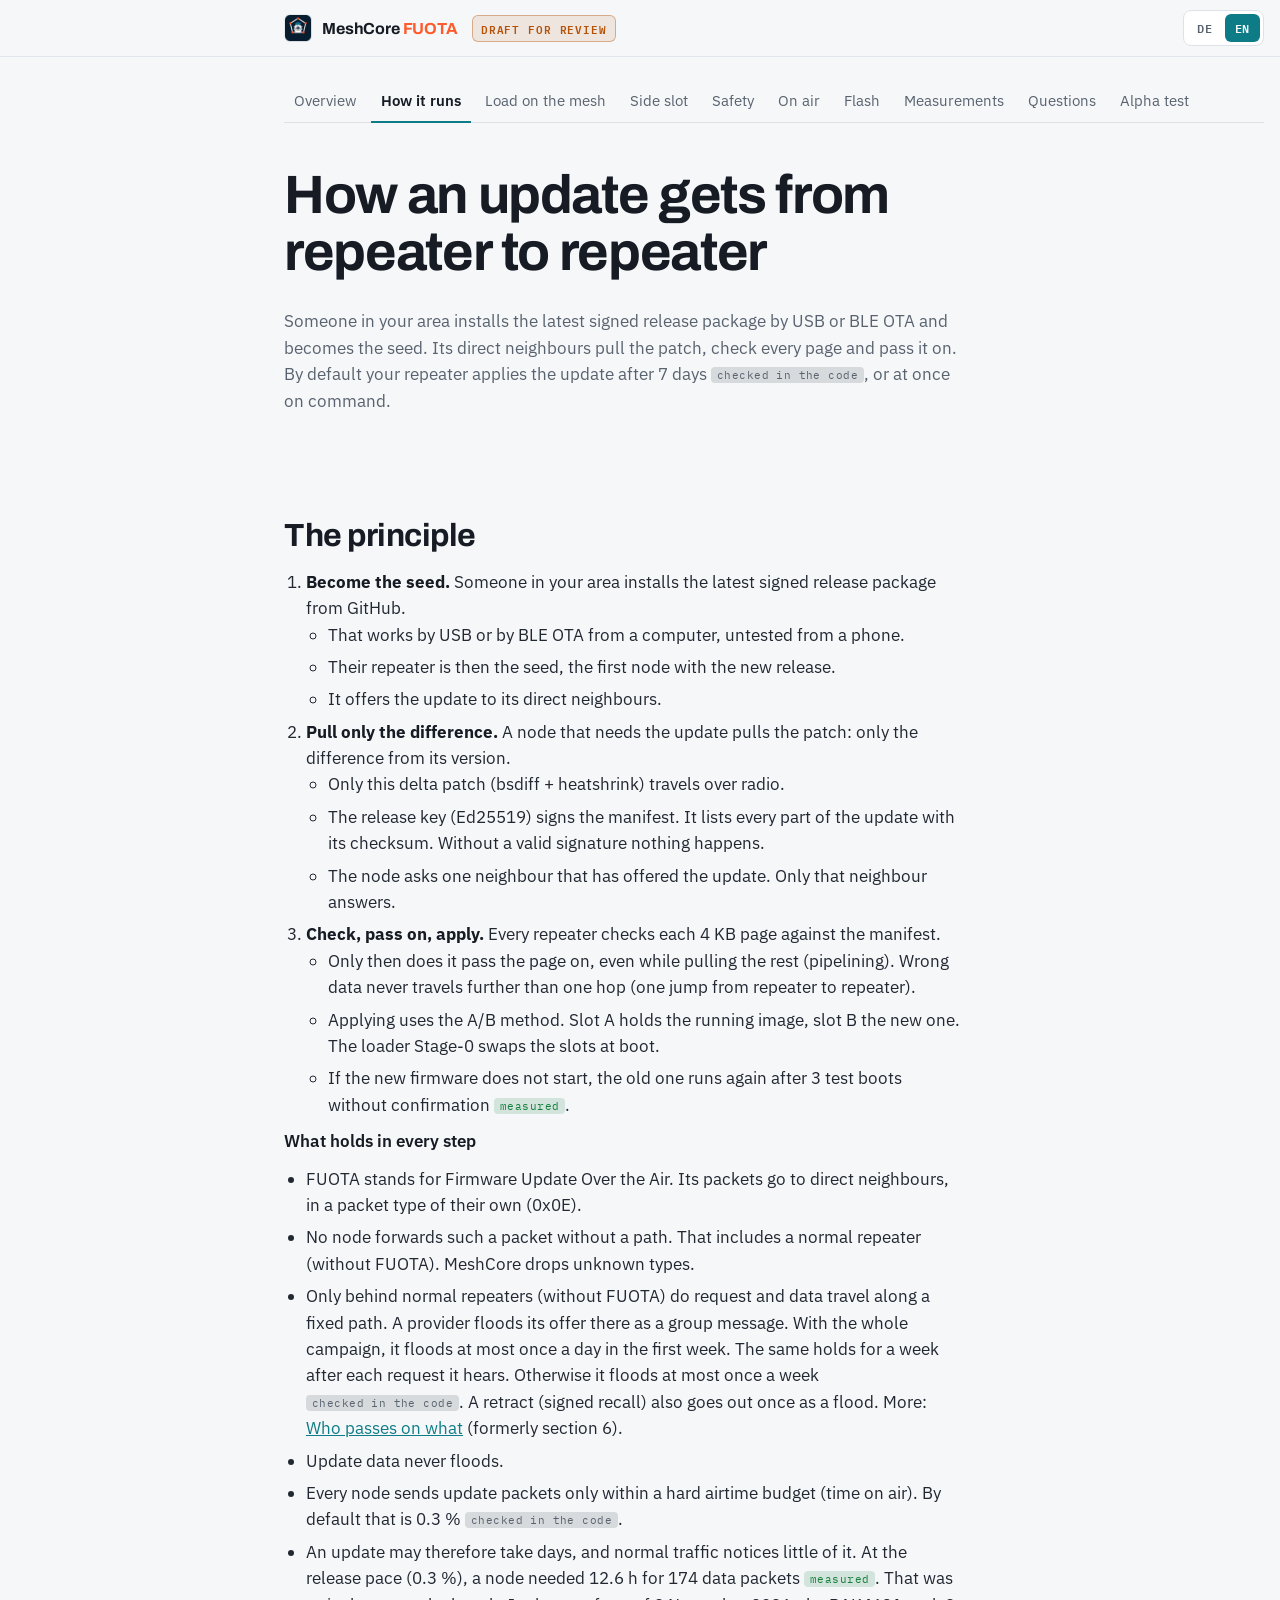
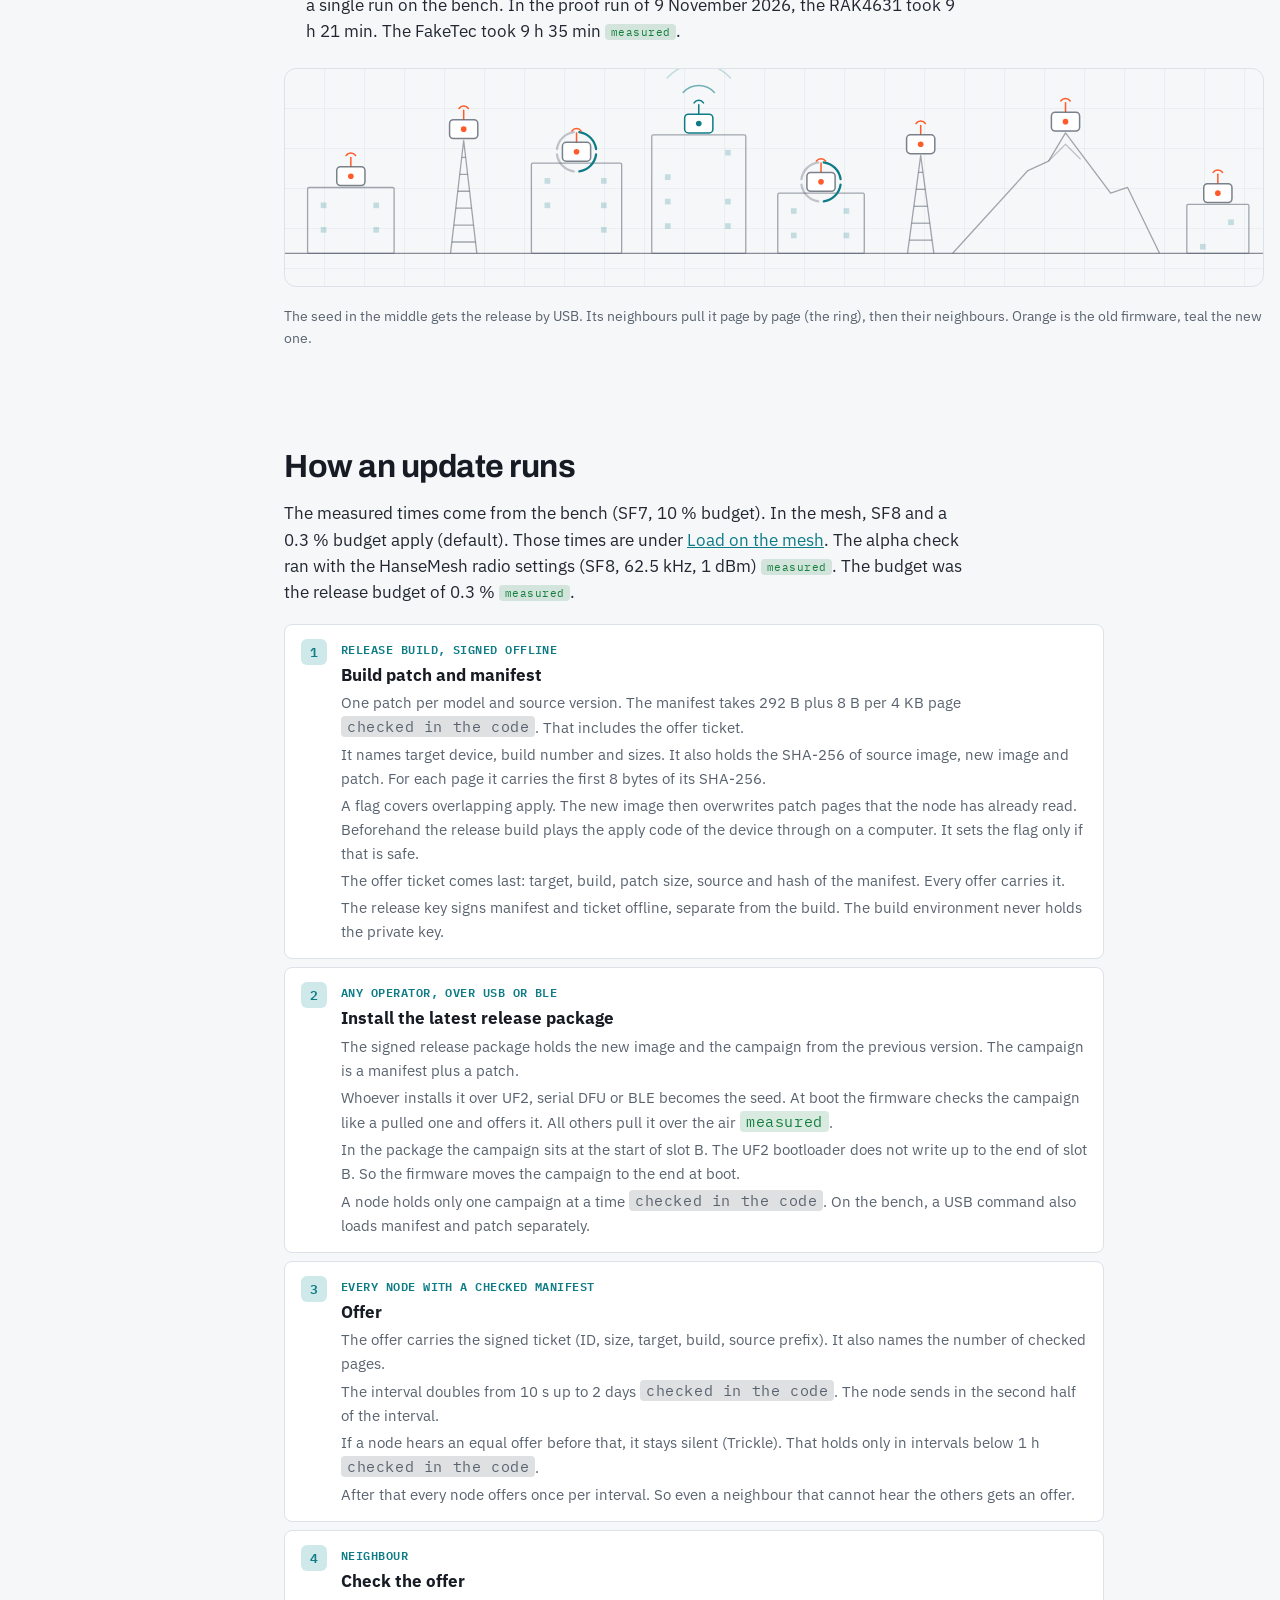
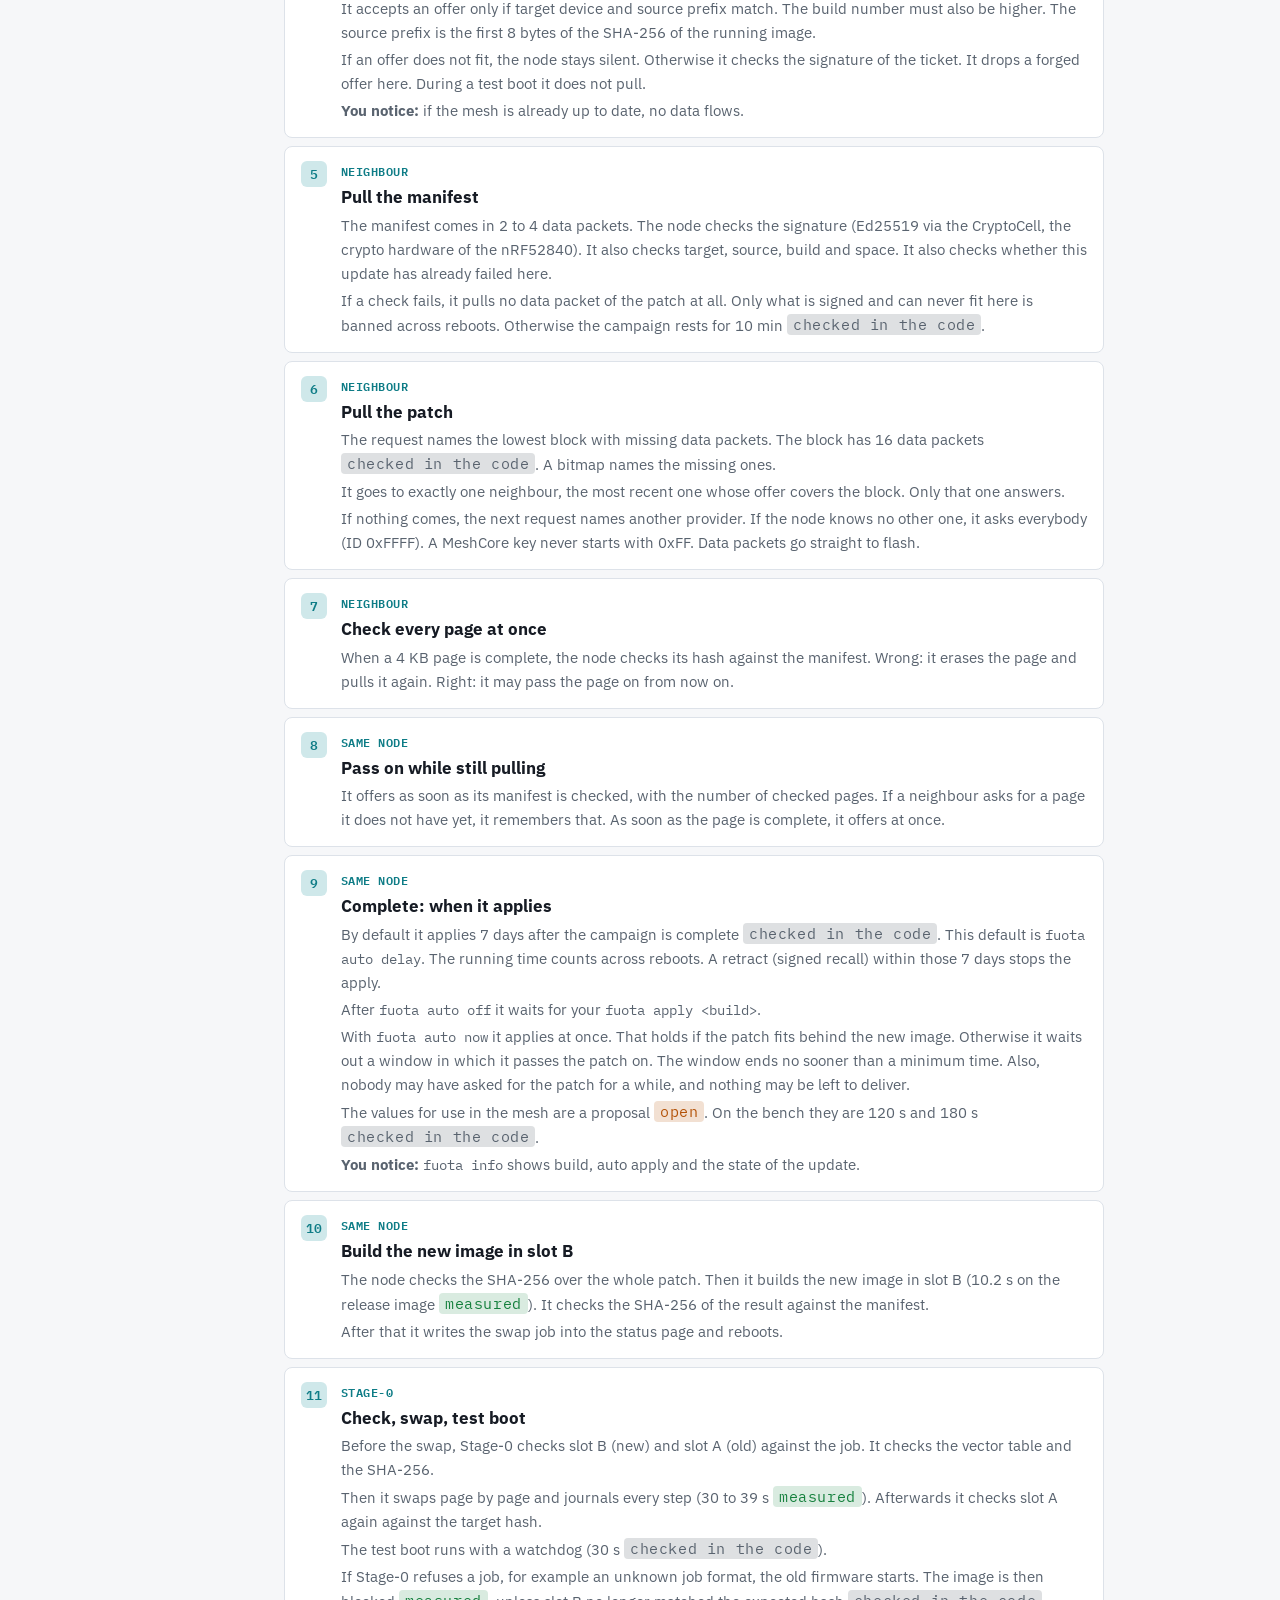
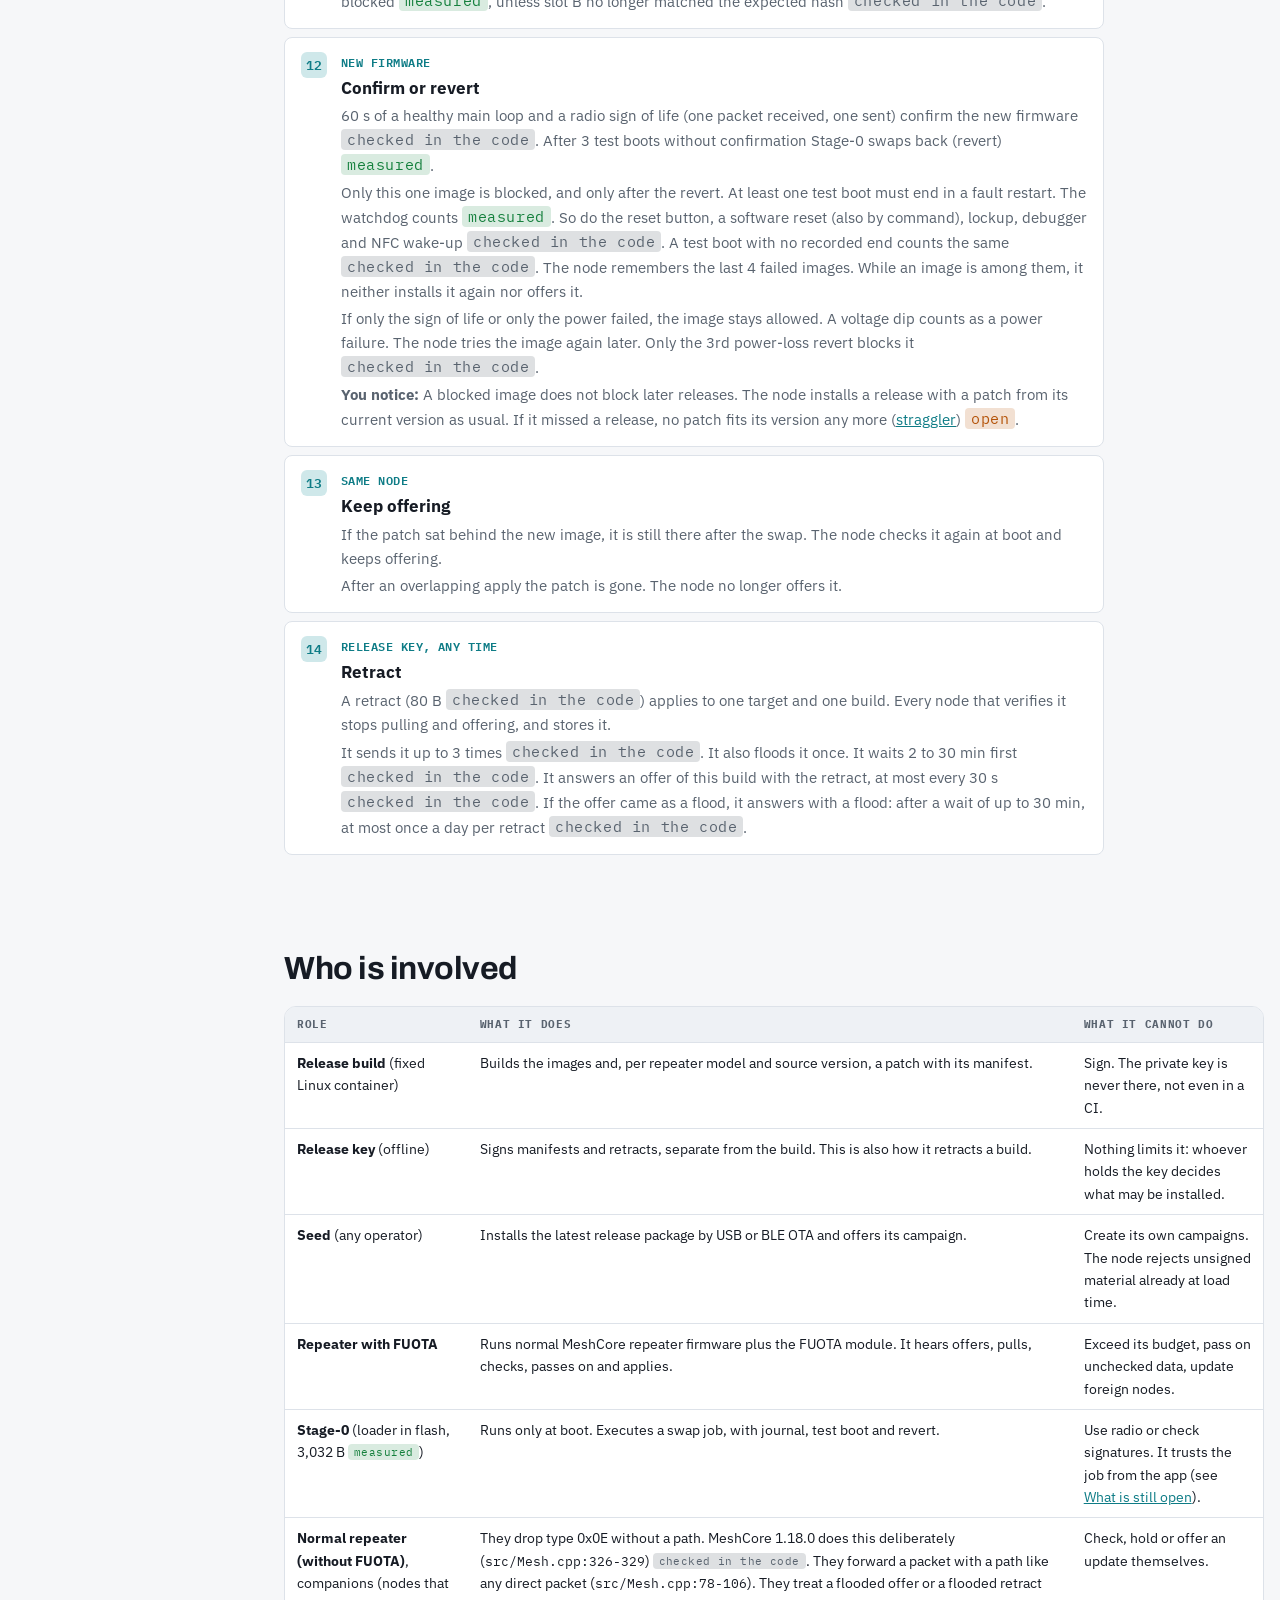
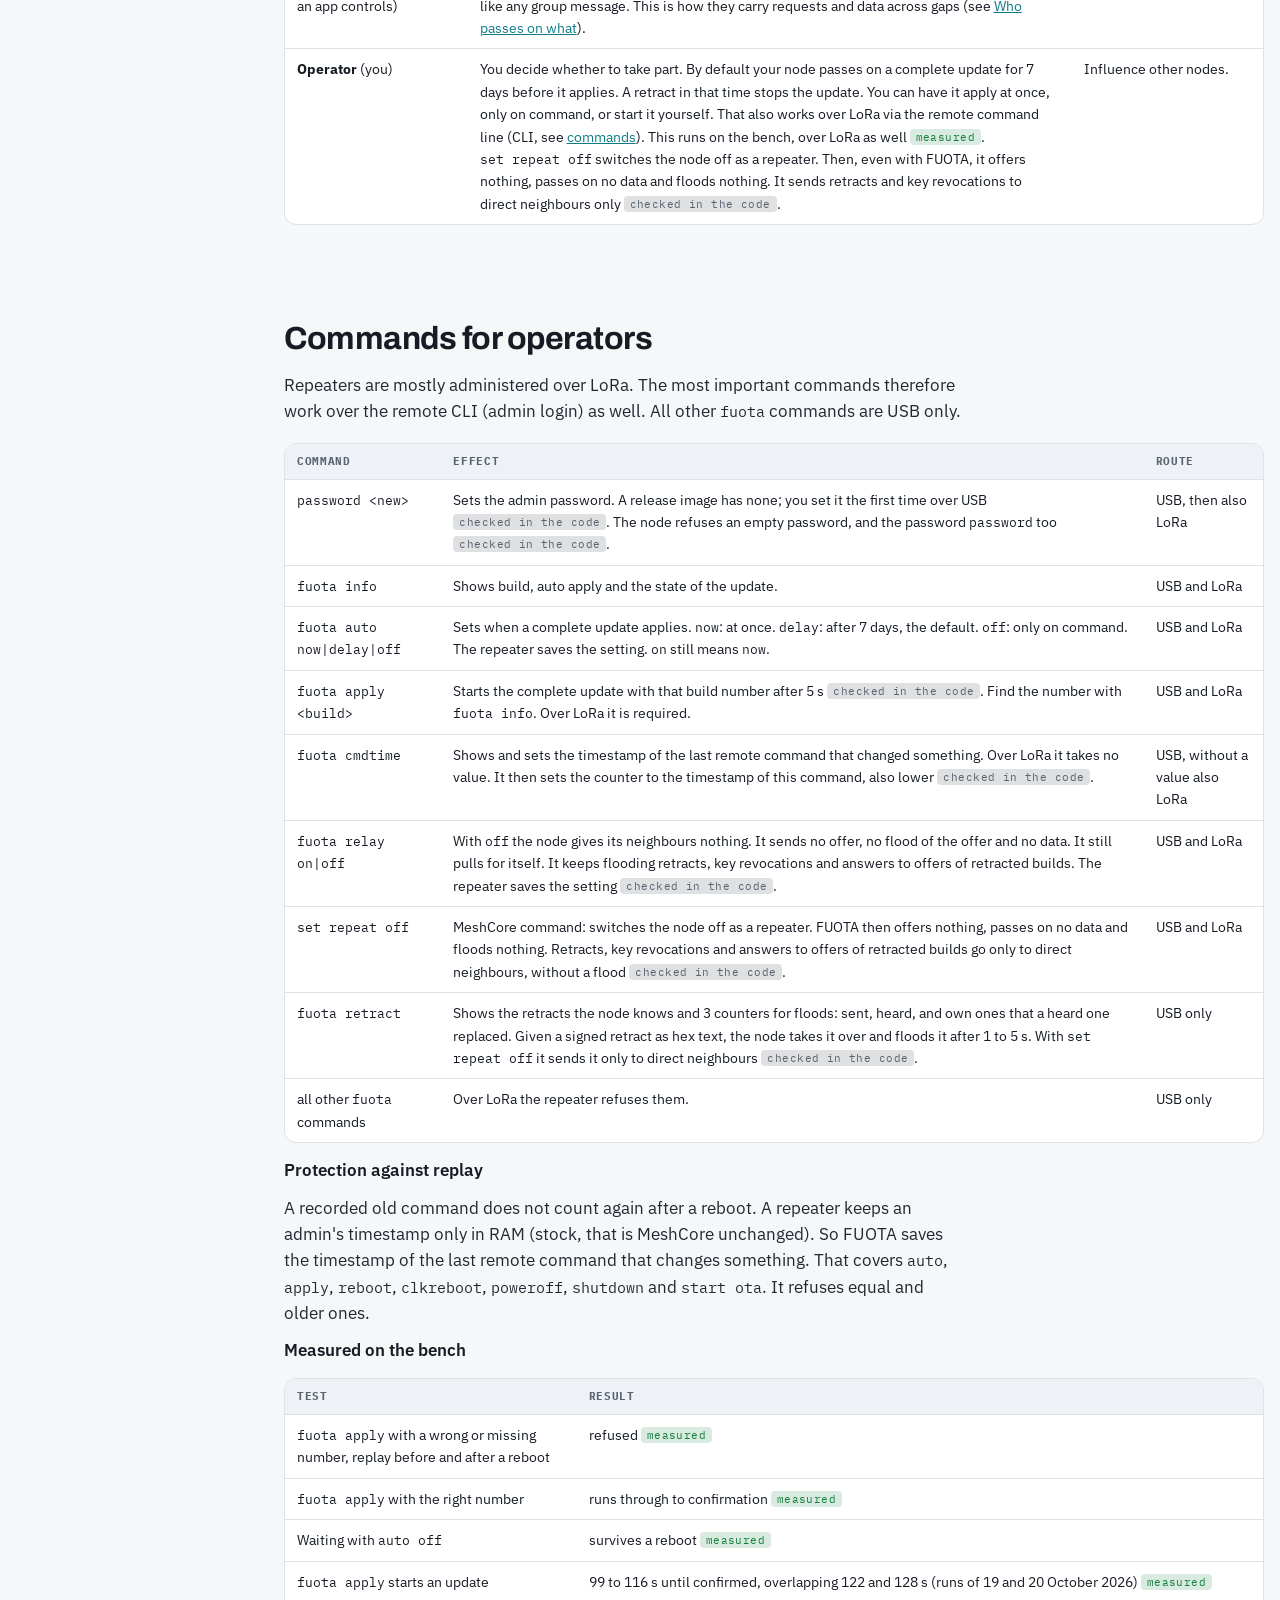
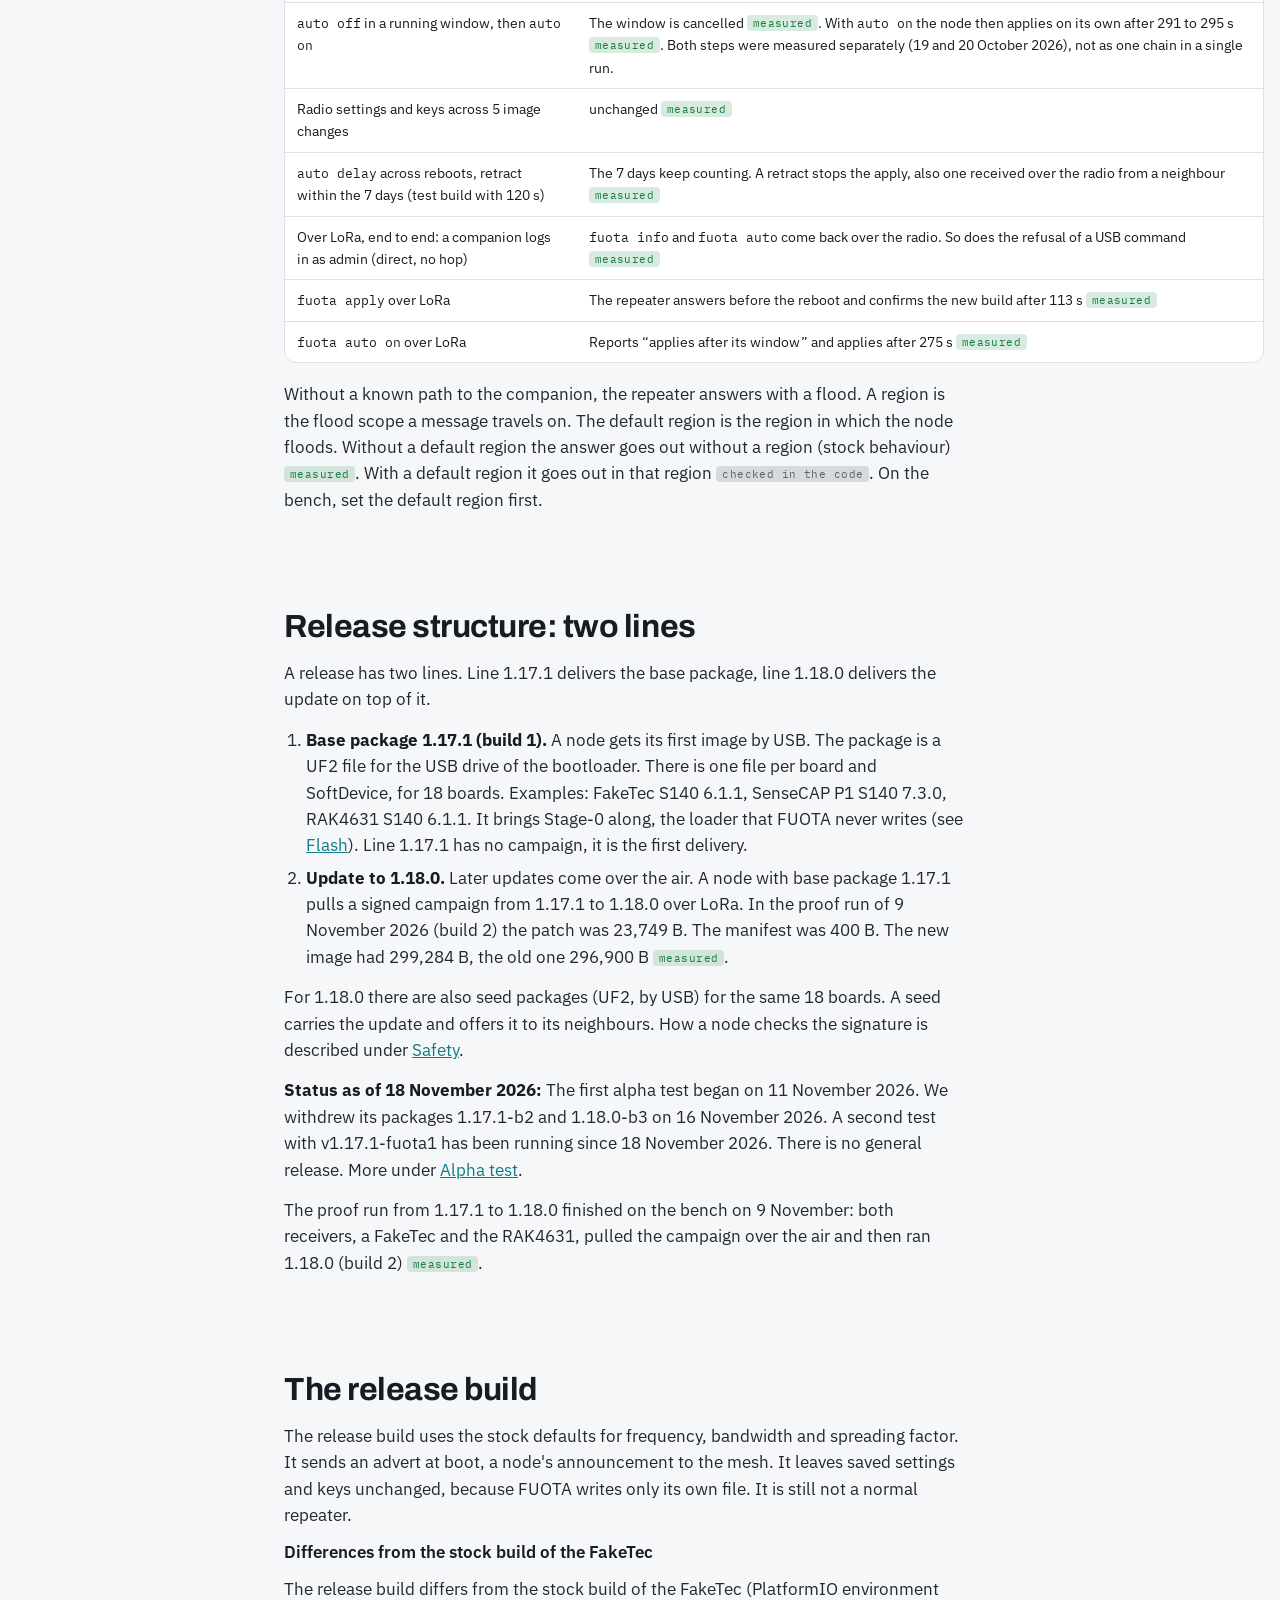
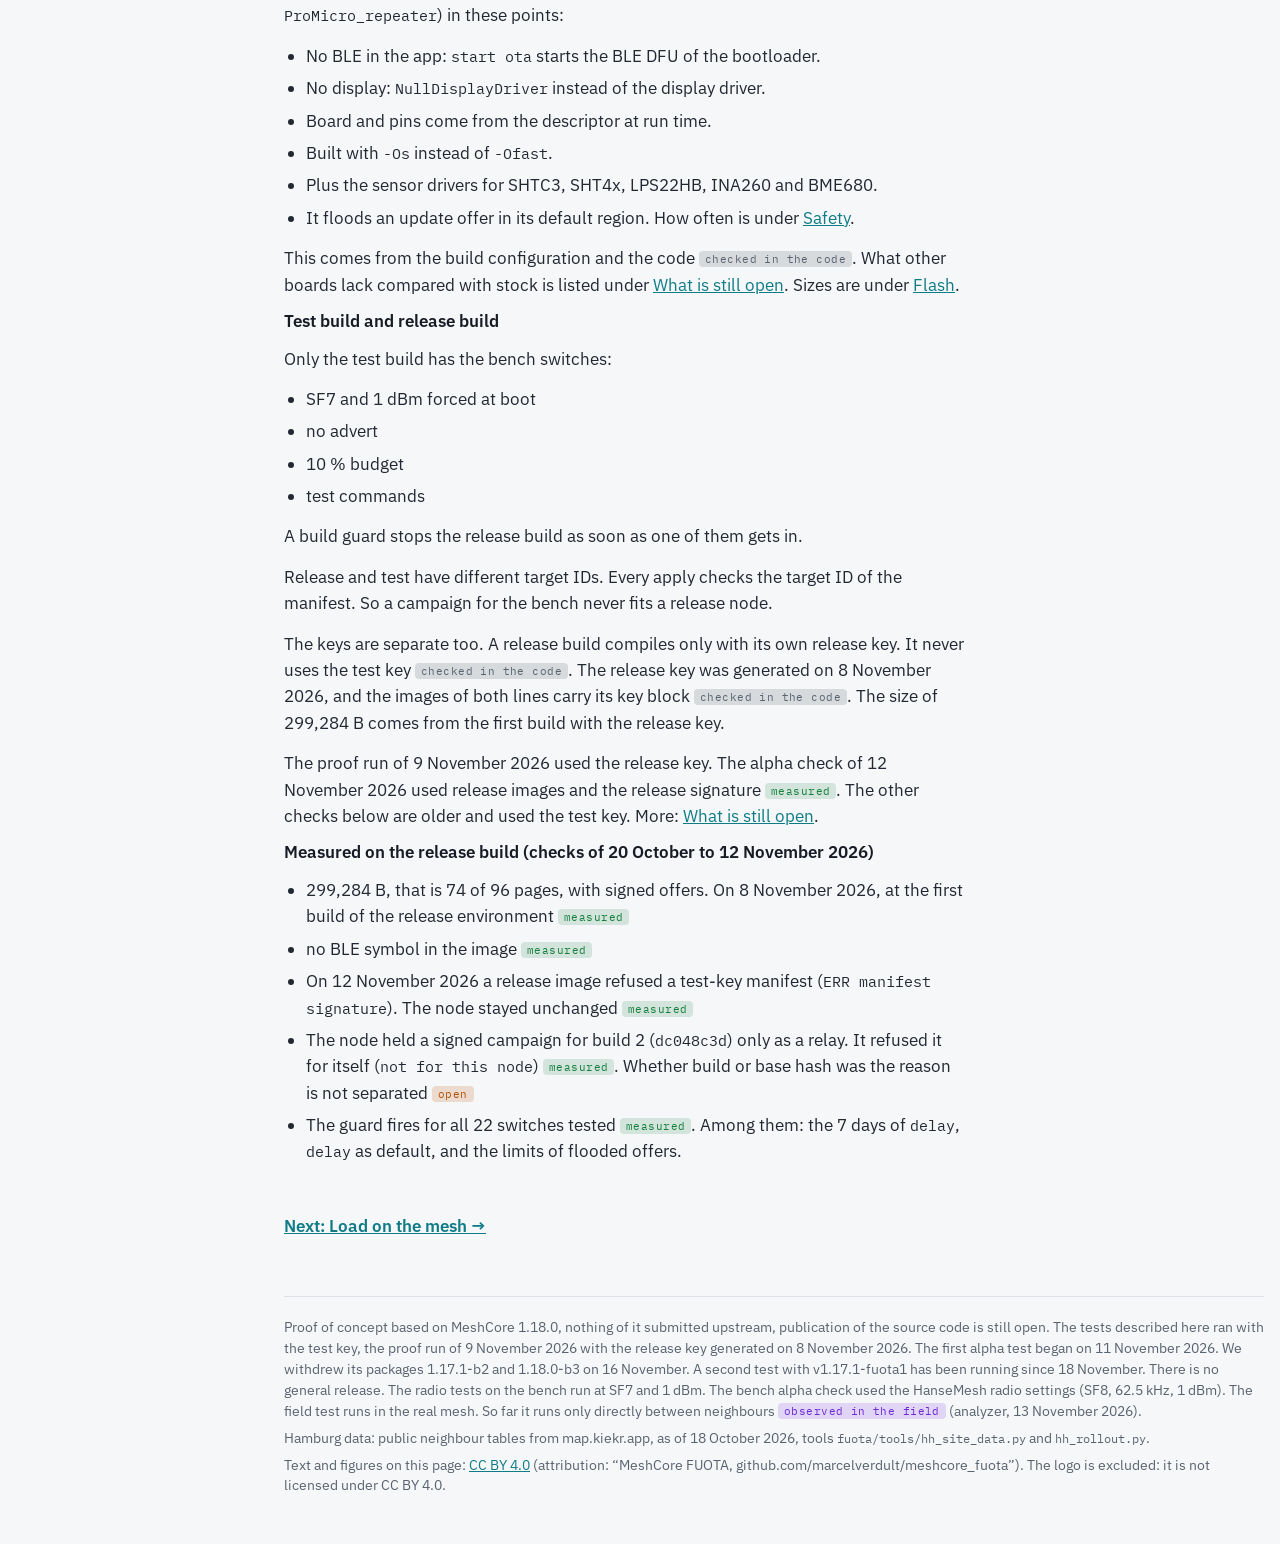
==== commit a06f09b9: "Quellcode-Zusage neutral: Veröffentlichung noch offen (DE, EN)" ====
--- a/ablauf.html
+++ b/ablauf.html
@@ -538,8 +538,8 @@
   </main>
   <p class="next"><a href="kosten.html"><span lang="de">Weiter: Last im Mesh</span><span lang="en">Next: Load on the mesh</span> →</a></p>
   <footer>
-    <span lang="de">Proof of Concept auf Basis MeshCore 1.18.0, nichts davon upstream eingereicht, Quellcode folgt. Die hier beschriebenen Tests liefen mit dem Test-Schlüssel, der Nachweislauf vom 9. November 2026 mit dem Release-Schlüssel vom 8. November 2026. Ein erster Alpha-Test begann am 11. November 2026. Wir haben seine Pakete 1.17.1-b2 und 1.18.0-b3 am 16. November zurückgezogen. Seit dem 18. November läuft ein zweiter Test mit v1.17.1-fuota1. Eine allgemeine Freigabe gibt es nicht. Die Funktests am Testaufbau laufen bei SF7 und 1 dBm. Die Alpha-Prüfung nutzte am Testaufbau die Funkwerte des HanseMesh (SF8, 62,5 kHz, 1 dBm). Der Feldtest läuft im echten Mesh. Bisher läuft er nur direkt zwischen Nachbarn <span class="m field">im Feld beobachtet</span> (Analyzer, 13. November 2026).</span>
-    <span lang="en">Proof of concept based on MeshCore 1.18.0, nothing of it submitted upstream, source code follows later. The tests described here ran with the test key, the proof run of 9 November 2026 with the release key generated on 8 November 2026. The first alpha test began on 11 November 2026. We withdrew its packages 1.17.1-b2 and 1.18.0-b3 on 16 November. A second test with v1.17.1-fuota1 has been running since 18 November. There is no general release. The radio tests on the bench run at SF7 and 1 dBm. The bench alpha check used the HanseMesh radio settings (SF8, 62.5 kHz, 1 dBm). The field test runs in the real mesh. So far it runs only directly between neighbours <span class="m field">observed in the field</span> (analyzer, 13 November 2026).</span>
+    <span lang="de">Proof of Concept auf Basis MeshCore 1.18.0, nichts davon upstream eingereicht, die Veröffentlichung des Quellcodes ist noch offen. Die hier beschriebenen Tests liefen mit dem Test-Schlüssel, der Nachweislauf vom 9. November 2026 mit dem Release-Schlüssel vom 8. November 2026. Ein erster Alpha-Test begann am 11. November 2026. Wir haben seine Pakete 1.17.1-b2 und 1.18.0-b3 am 16. November zurückgezogen. Seit dem 18. November läuft ein zweiter Test mit v1.17.1-fuota1. Eine allgemeine Freigabe gibt es nicht. Die Funktests am Testaufbau laufen bei SF7 und 1 dBm. Die Alpha-Prüfung nutzte am Testaufbau die Funkwerte des HanseMesh (SF8, 62,5 kHz, 1 dBm). Der Feldtest läuft im echten Mesh. Bisher läuft er nur direkt zwischen Nachbarn <span class="m field">im Feld beobachtet</span> (Analyzer, 13. November 2026).</span>
+    <span lang="en">Proof of concept based on MeshCore 1.18.0, nothing of it submitted upstream, publication of the source code is still open. The tests described here ran with the test key, the proof run of 9 November 2026 with the release key generated on 8 November 2026. The first alpha test began on 11 November 2026. We withdrew its packages 1.17.1-b2 and 1.18.0-b3 on 16 November. A second test with v1.17.1-fuota1 has been running since 18 November. There is no general release. The radio tests on the bench run at SF7 and 1 dBm. The bench alpha check used the HanseMesh radio settings (SF8, 62.5 kHz, 1 dBm). The field test runs in the real mesh. So far it runs only directly between neighbours <span class="m field">observed in the field</span> (analyzer, 13 November 2026).</span>
     <span lang="de">Daten Hamburg: öffentliche Nachbartabellen von map.kiekr.app, Stand 18. Oktober 2026, Werkzeuge <code>fuota/tools/hh_site_data.py</code> und <code>hh_rollout.py</code>.</span>
     <span lang="en">Hamburg data: public neighbour tables from map.kiekr.app, as of 18 October 2026, tools <code>fuota/tools/hh_site_data.py</code> and <code>hh_rollout.py</code>.</span>
     <span lang="de">Text und Abbildungen dieser Seite: <a href="https://creativecommons.org/licenses/by/4.0/deed.de">CC BY 4.0</a> (Namensnennung: „MeshCore FUOTA, github.com/marcelverdult/meshcore_fuota“). Ausgenommen ist das Logo: Es steht nicht unter CC BY 4.0.</span>
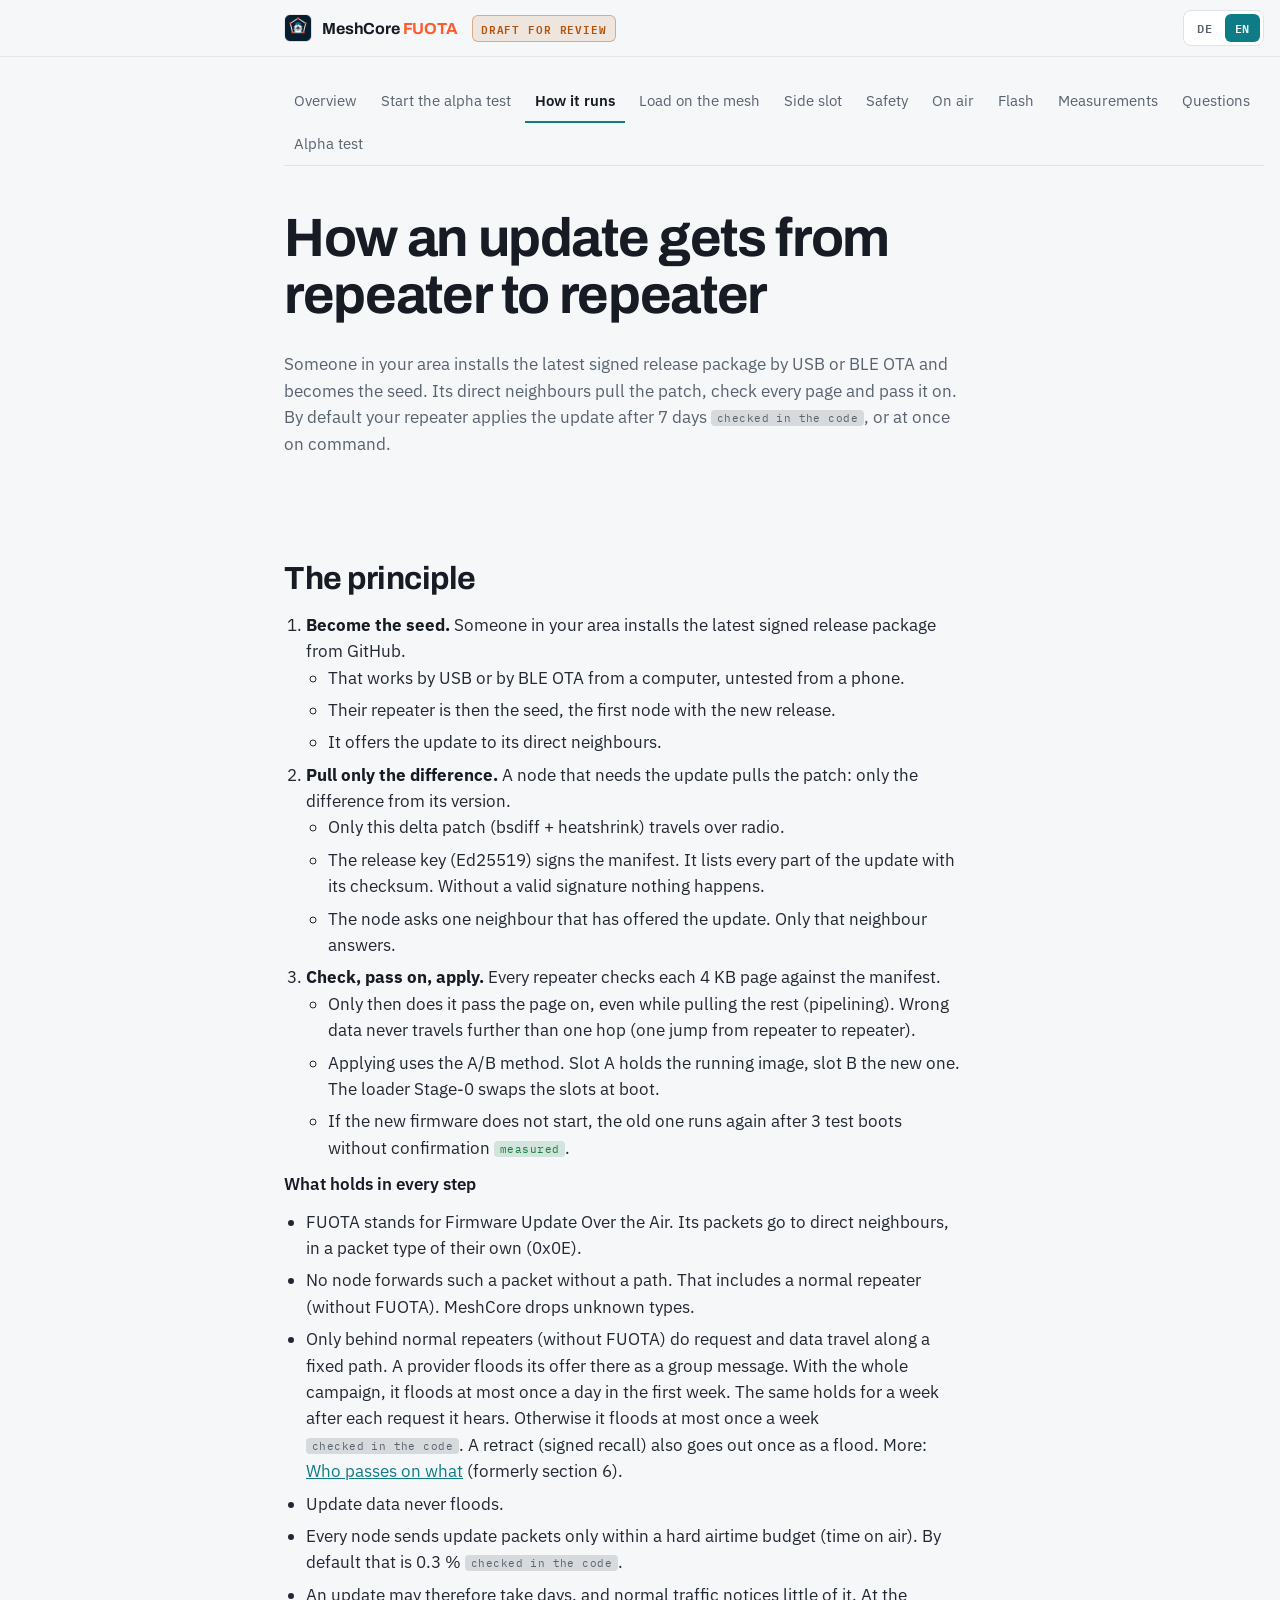
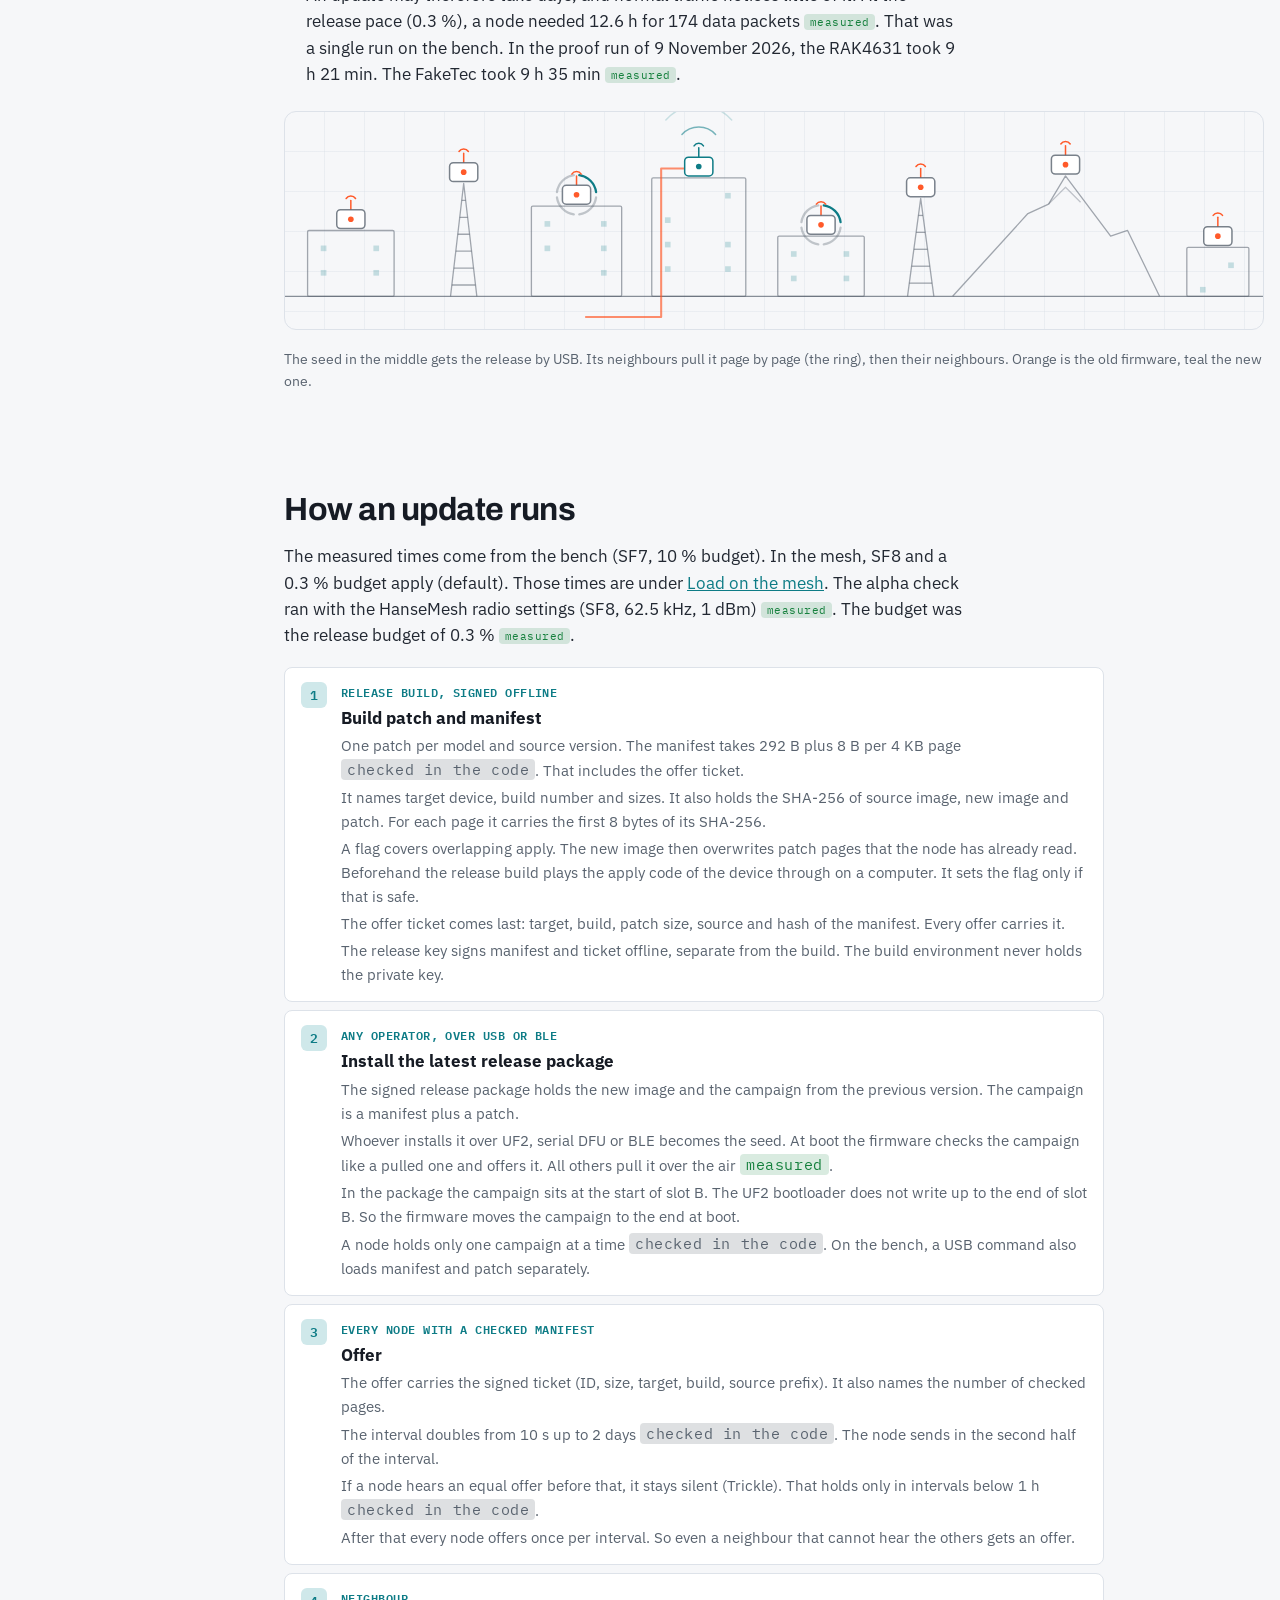
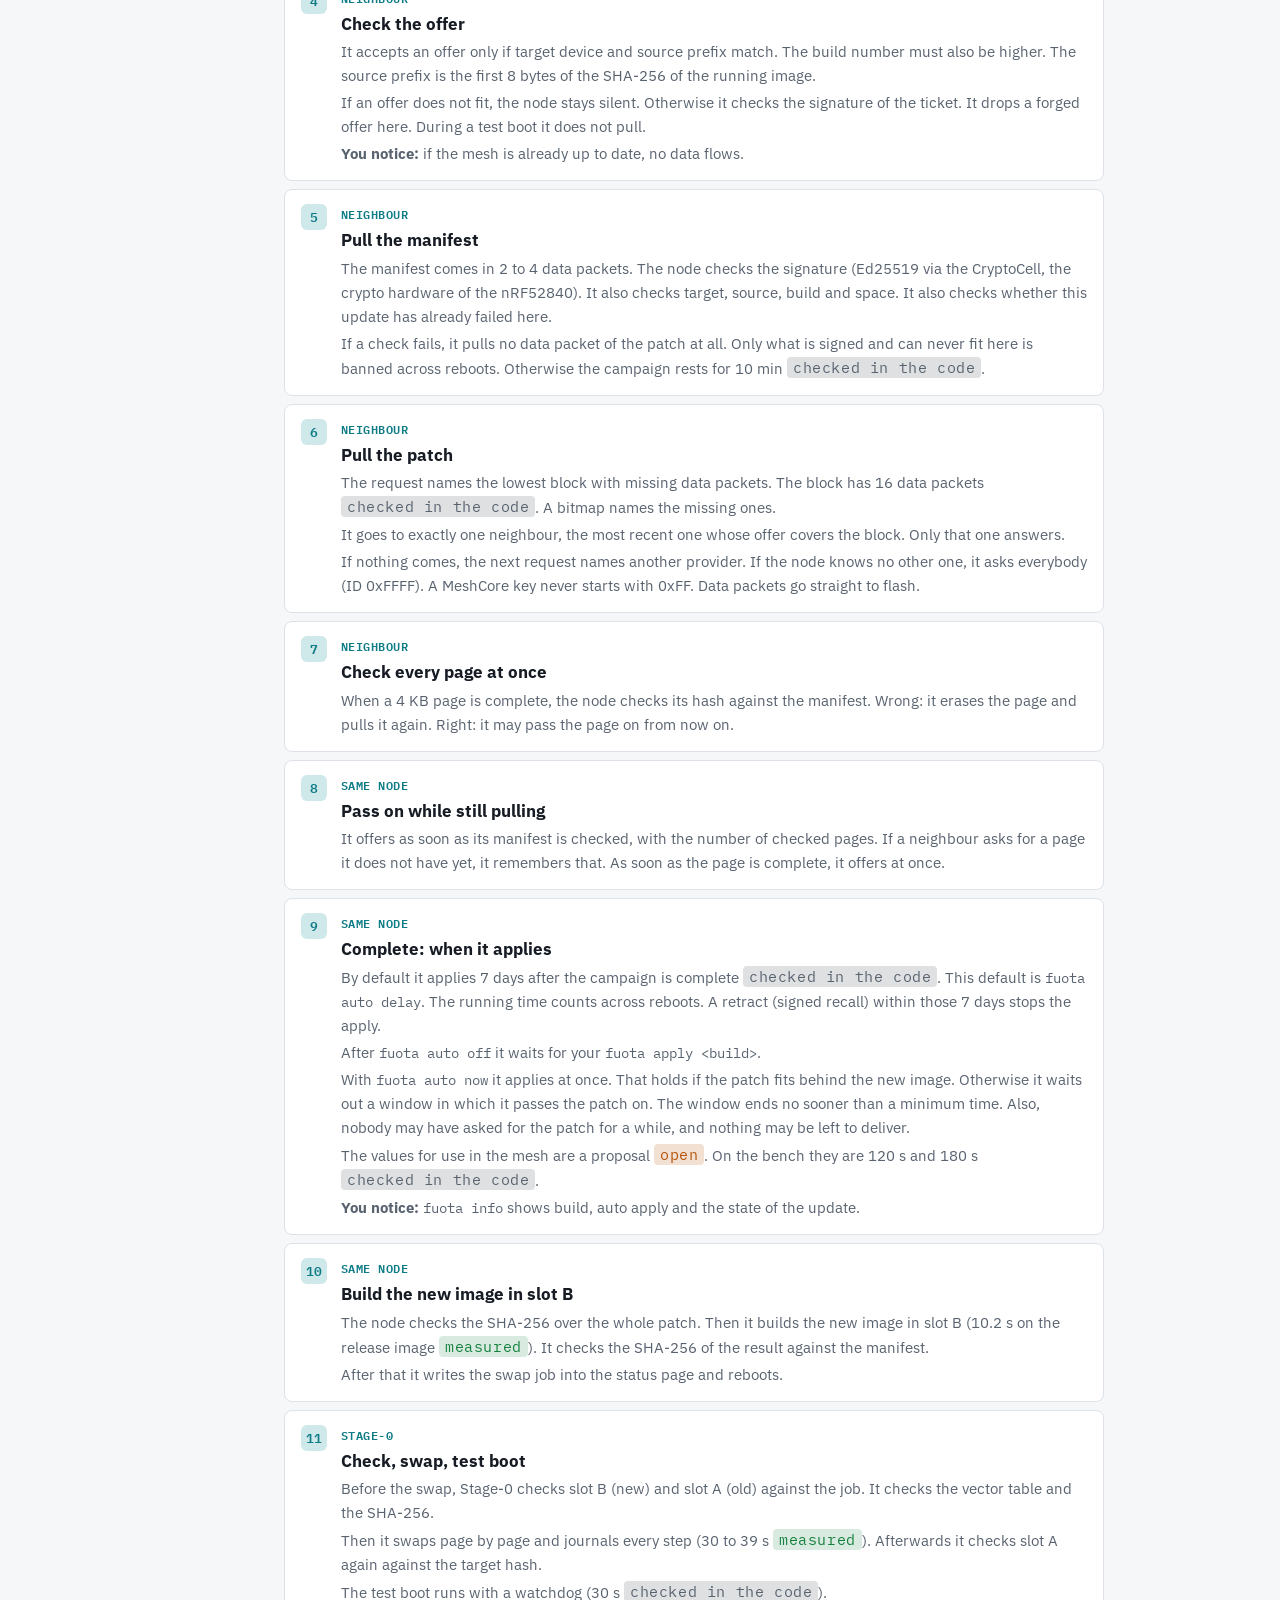
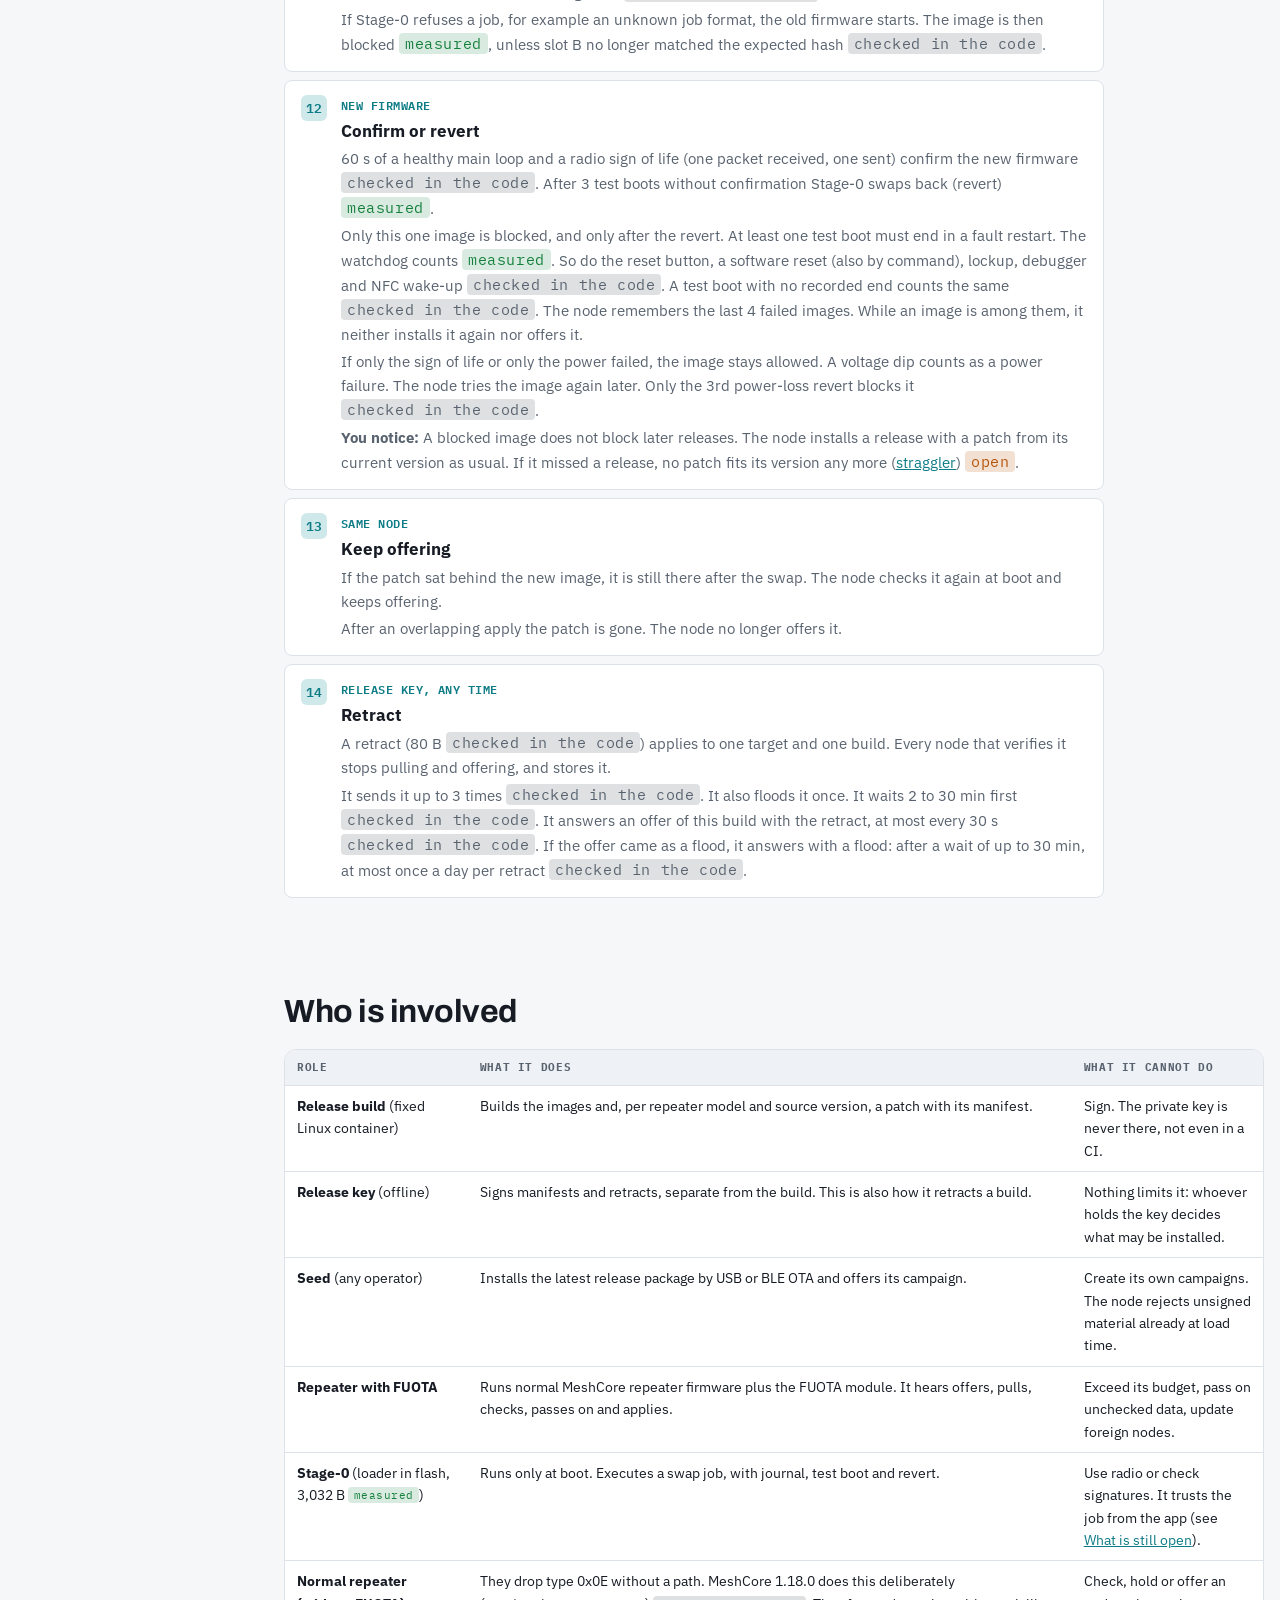
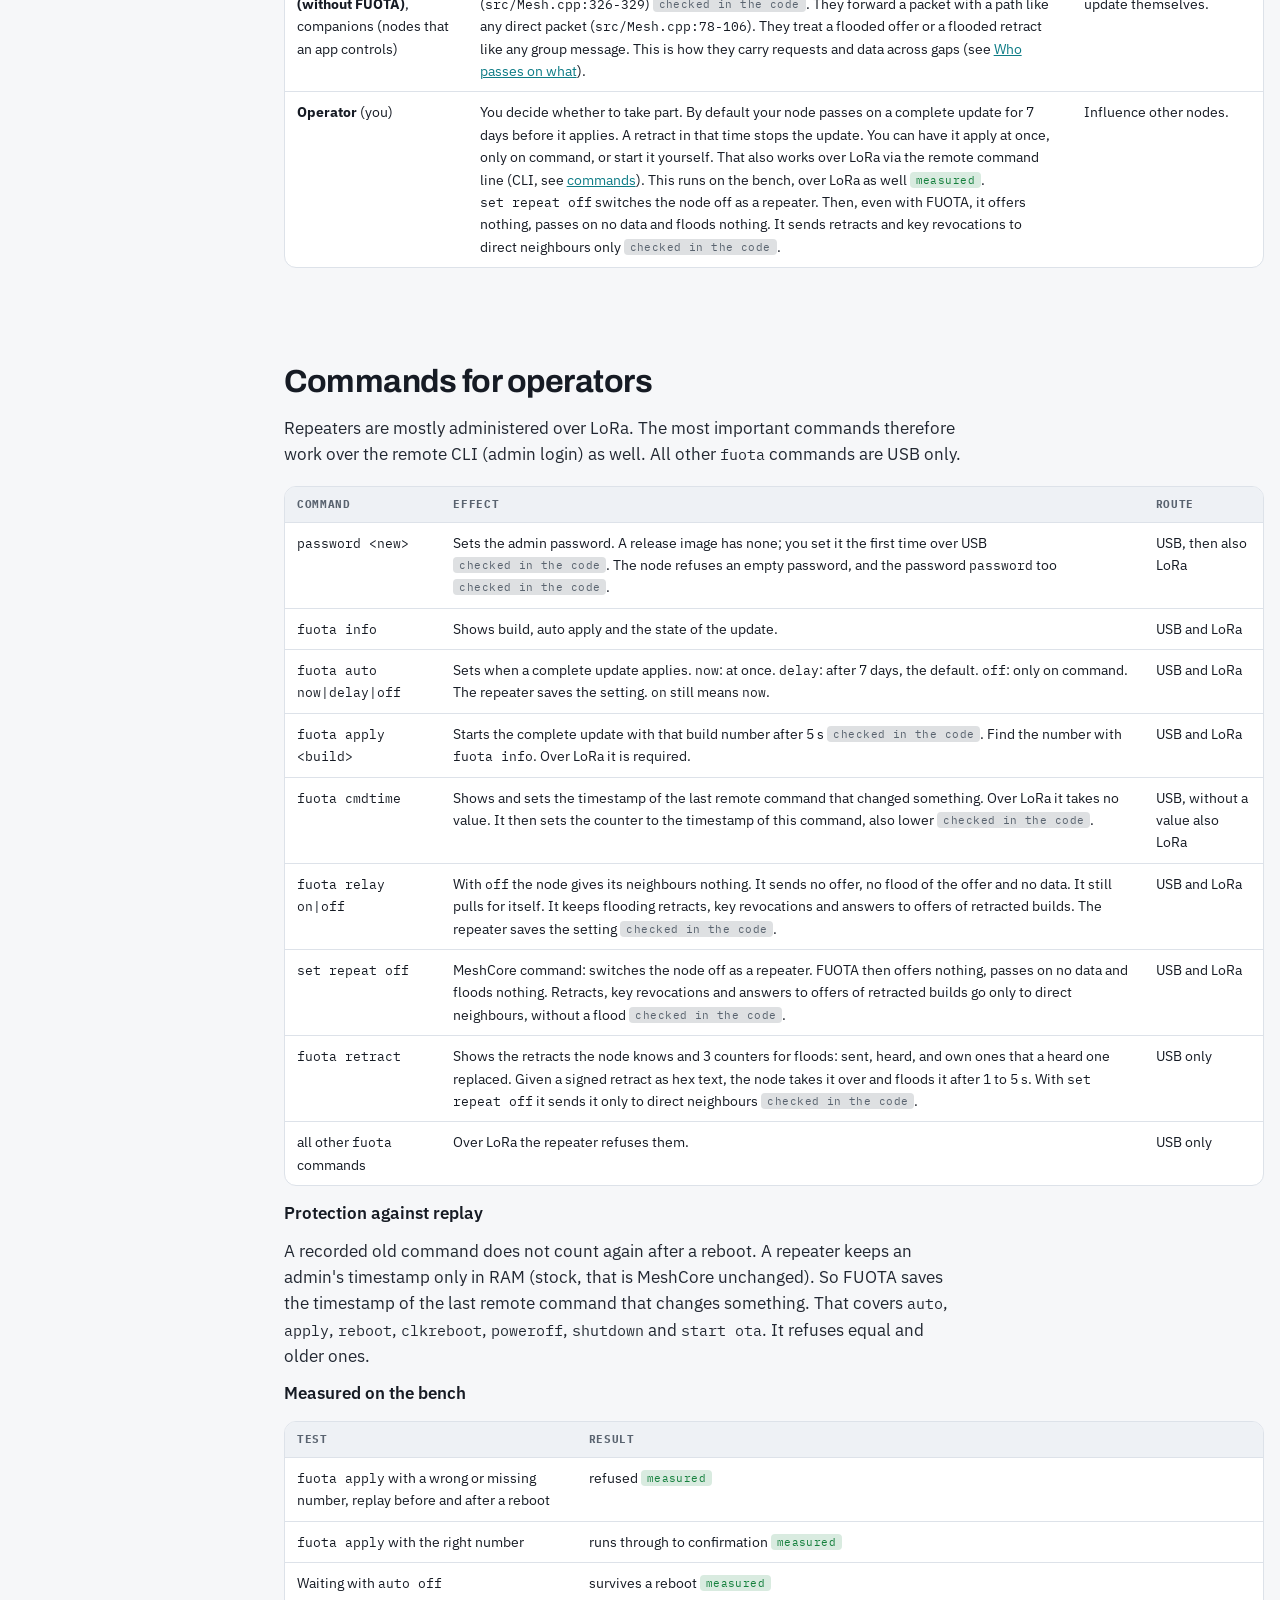
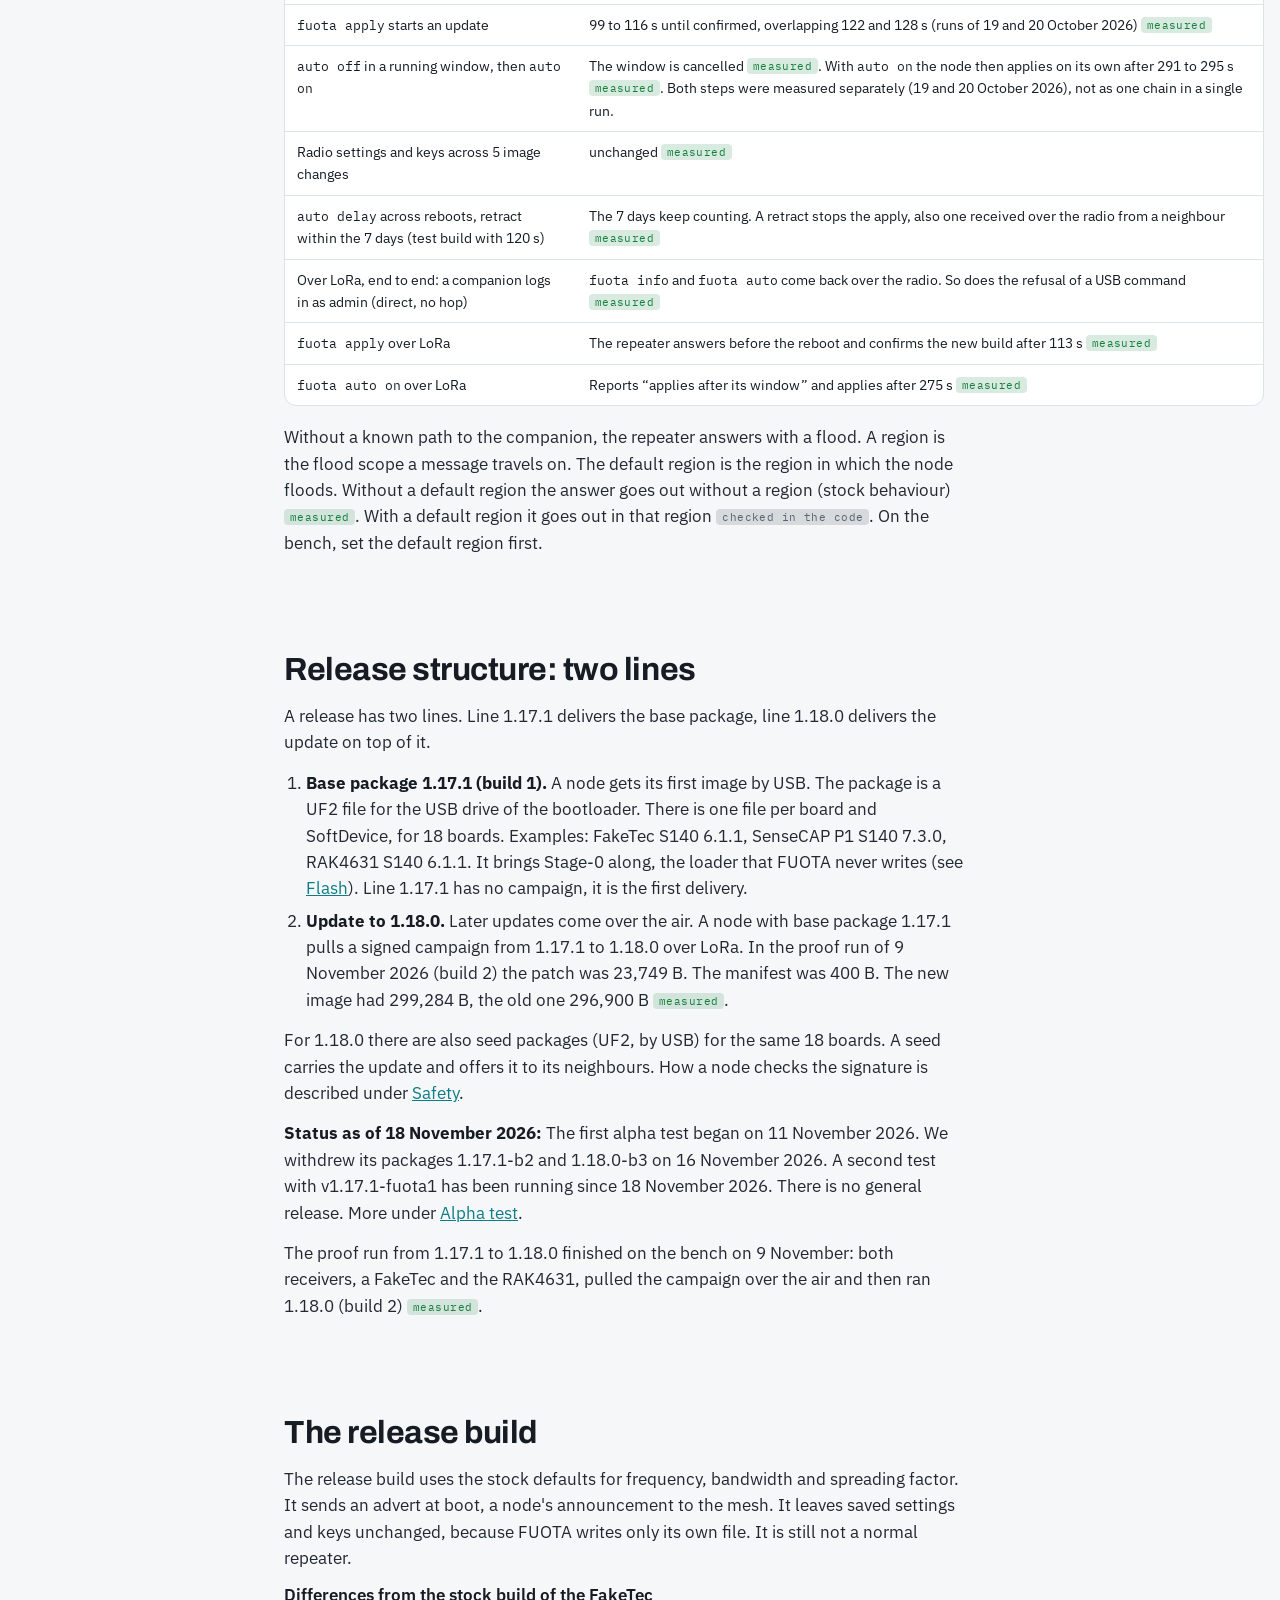
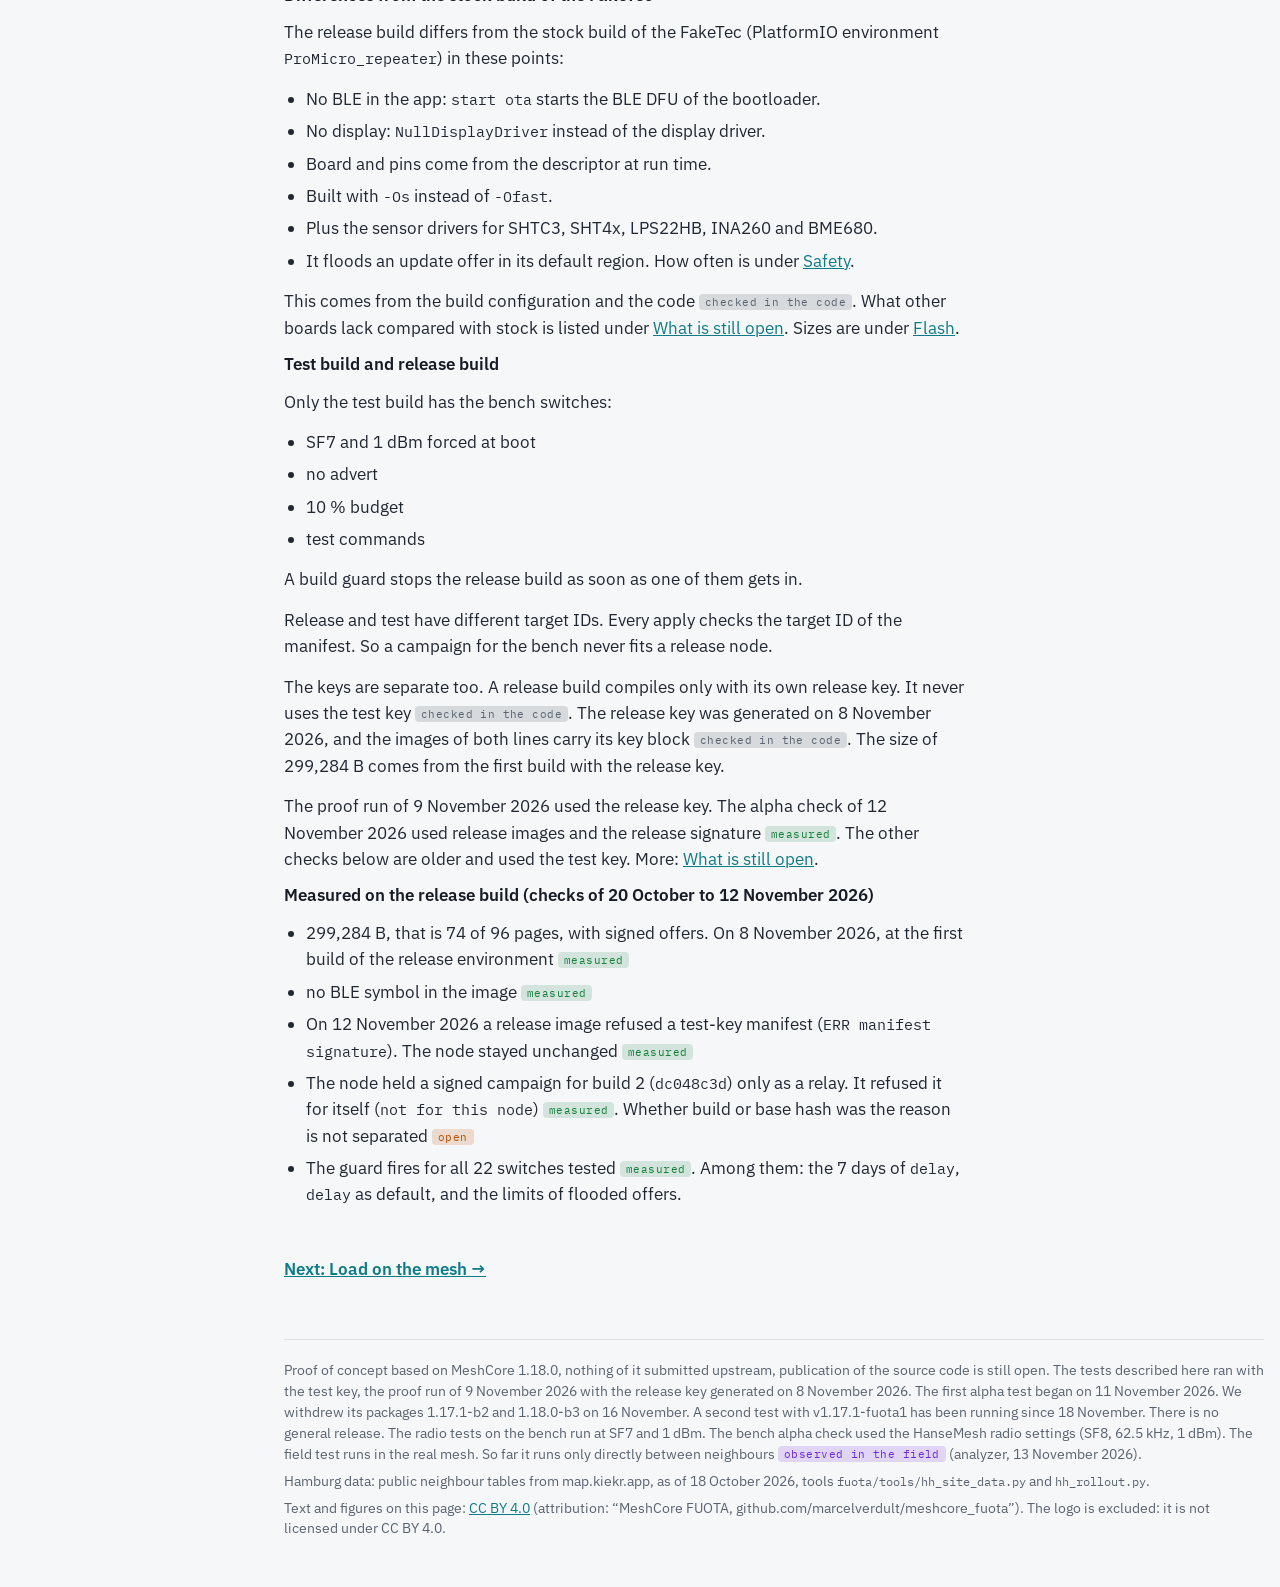
==== commit 21946fda: "Tester-Startseite start.html (DE, EN), Navigation, Seed-Widerspruch in einfach.html behoben, Telegra" ====
--- a/ablauf.html
+++ b/ablauf.html
@@ -45,6 +45,7 @@
   <nav class="pages" aria-label="Seiten / pages">
     <ul>
       <li><a href="index.html"><span lang="de">Überblick</span><span lang="en">Overview</span></a></li>
+      <li><a href="start.html"><span lang="de">Alpha-Test starten</span><span lang="en">Start the alpha test</span></a></li>
       <li><a href="ablauf.html" aria-current="page"><span lang="de">Ablauf</span><span lang="en">How it runs</span></a></li>
       <li><a href="kosten.html"><span lang="de">Last im Mesh</span><span lang="en">Load on the mesh</span></a></li>
       <li><a href="nebenslot.html"><span lang="de">Nebenslot</span><span lang="en">Side slot</span></a></li>
--- a/assets/site.css
+++ b/assets/site.css
@@ -329,3 +329,27 @@
   .anim-fig figcaption{font-size:14px;color:var(--muted);margin-top:8px}
   /* long paths in running text (file:line) break instead of widening the page on a phone */
   main p code,main li code{overflow-wrap:anywhere}
+
+  /* start page (start.html): cards for the do and do-not choices, numbered steps */
+  .sk-card{border:1px solid var(--line);border-radius:var(--r-card);background:var(--surface);padding:16px 18px;margin:12px 0}
+  .sk-card p{margin:0 0 8px;color:var(--fg-2)}
+  .sk-card p:last-child{margin-bottom:0}
+  .sk-tag{font:600 17px var(--disp);color:var(--fg)}
+  .sk-ok{border-color:color-mix(in srgb,var(--ok) 45%,var(--line));background:color-mix(in srgb,var(--ok) 7%,var(--surface))}
+  .sk-ok .sk-tag{color:var(--ok)}
+  .sk-no{border-color:color-mix(in srgb,var(--crit) 45%,var(--line));background:color-mix(in srgb,var(--crit) 7%,var(--surface))}
+  .sk-no .sk-tag{color:var(--crit)}
+  .sk-warn{border-color:color-mix(in srgb,var(--warn) 50%,var(--line));background:color-mix(in srgb,var(--warn) 8%,var(--surface))}
+  .sk-warn .sk-tag{color:var(--warn)}
+  .sk-two{display:grid;grid-template-columns:repeat(2,minmax(0,1fr));gap:12px}
+  .sk-two .sk-card{margin:12px 0}
+  @media (max-width:640px){.sk-two{grid-template-columns:1fr}}
+  .prose ol.sk-steps{list-style:none;padding:0;counter-reset:sk;gap:10px}
+  .prose ol.sk-steps>li{counter-increment:sk;position:relative;padding:12px 14px 12px 52px;border:1px solid var(--line);border-radius:var(--r-ctl);background:var(--surface)}
+  .prose ol.sk-steps>li::before{content:counter(sk);position:absolute;left:12px;top:12px;width:28px;height:28px;border-radius:50%;
+    background:var(--accent);color:var(--bg);display:grid;place-items:center;font:600 14px var(--mono)}
+  .prose ol.sk-steps ul{margin-top:8px}
+  .start-cta{display:block;margin:18px 0 4px;padding:14px 18px;border:1px solid color-mix(in srgb,var(--accent) 55%,var(--line));border-radius:var(--r-card);
+    background:color-mix(in srgb,var(--accent) 8%,var(--surface));font:600 17px var(--disp);text-decoration:none}
+  .start-cta span{display:block;font:400 14.5px var(--sans);color:var(--muted);margin-top:2px}
+  .sk-last{min-height:75vh}  /* the last section of the start page is short: the top bar still has to reach its title */
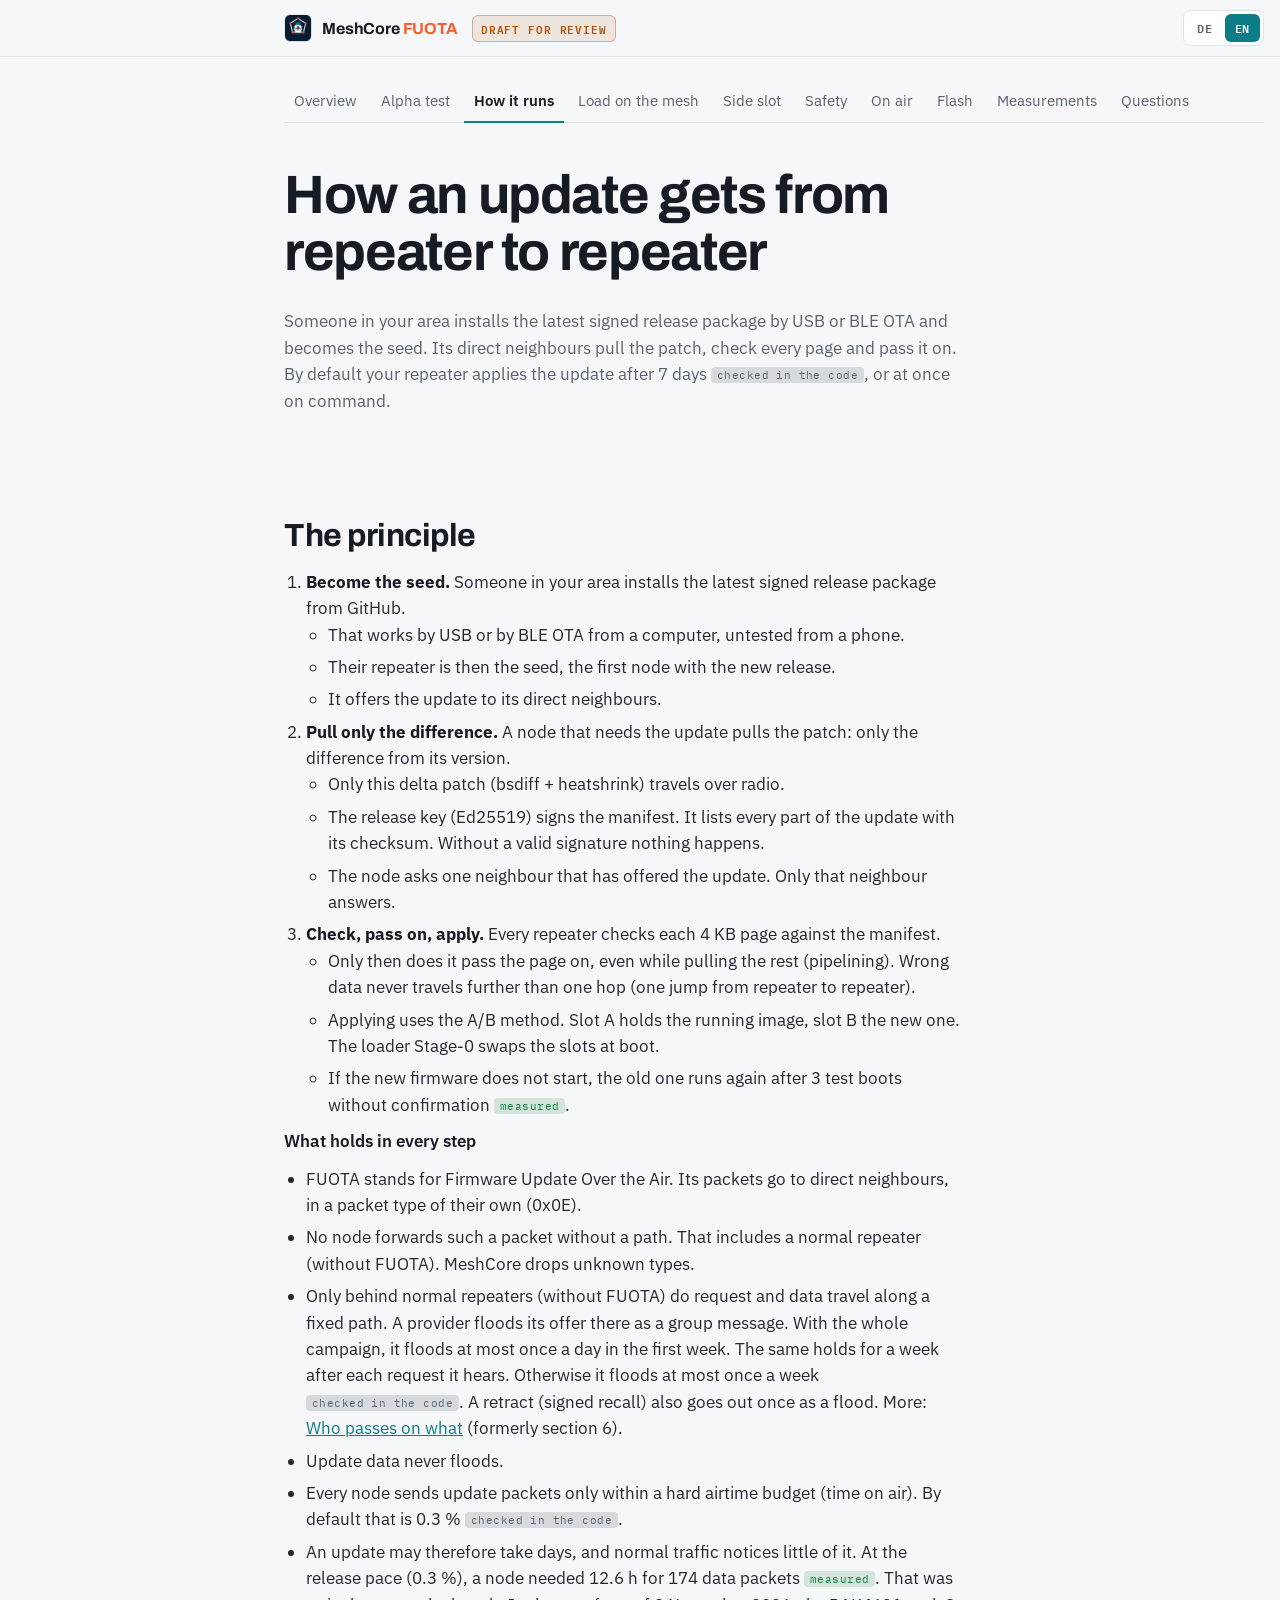
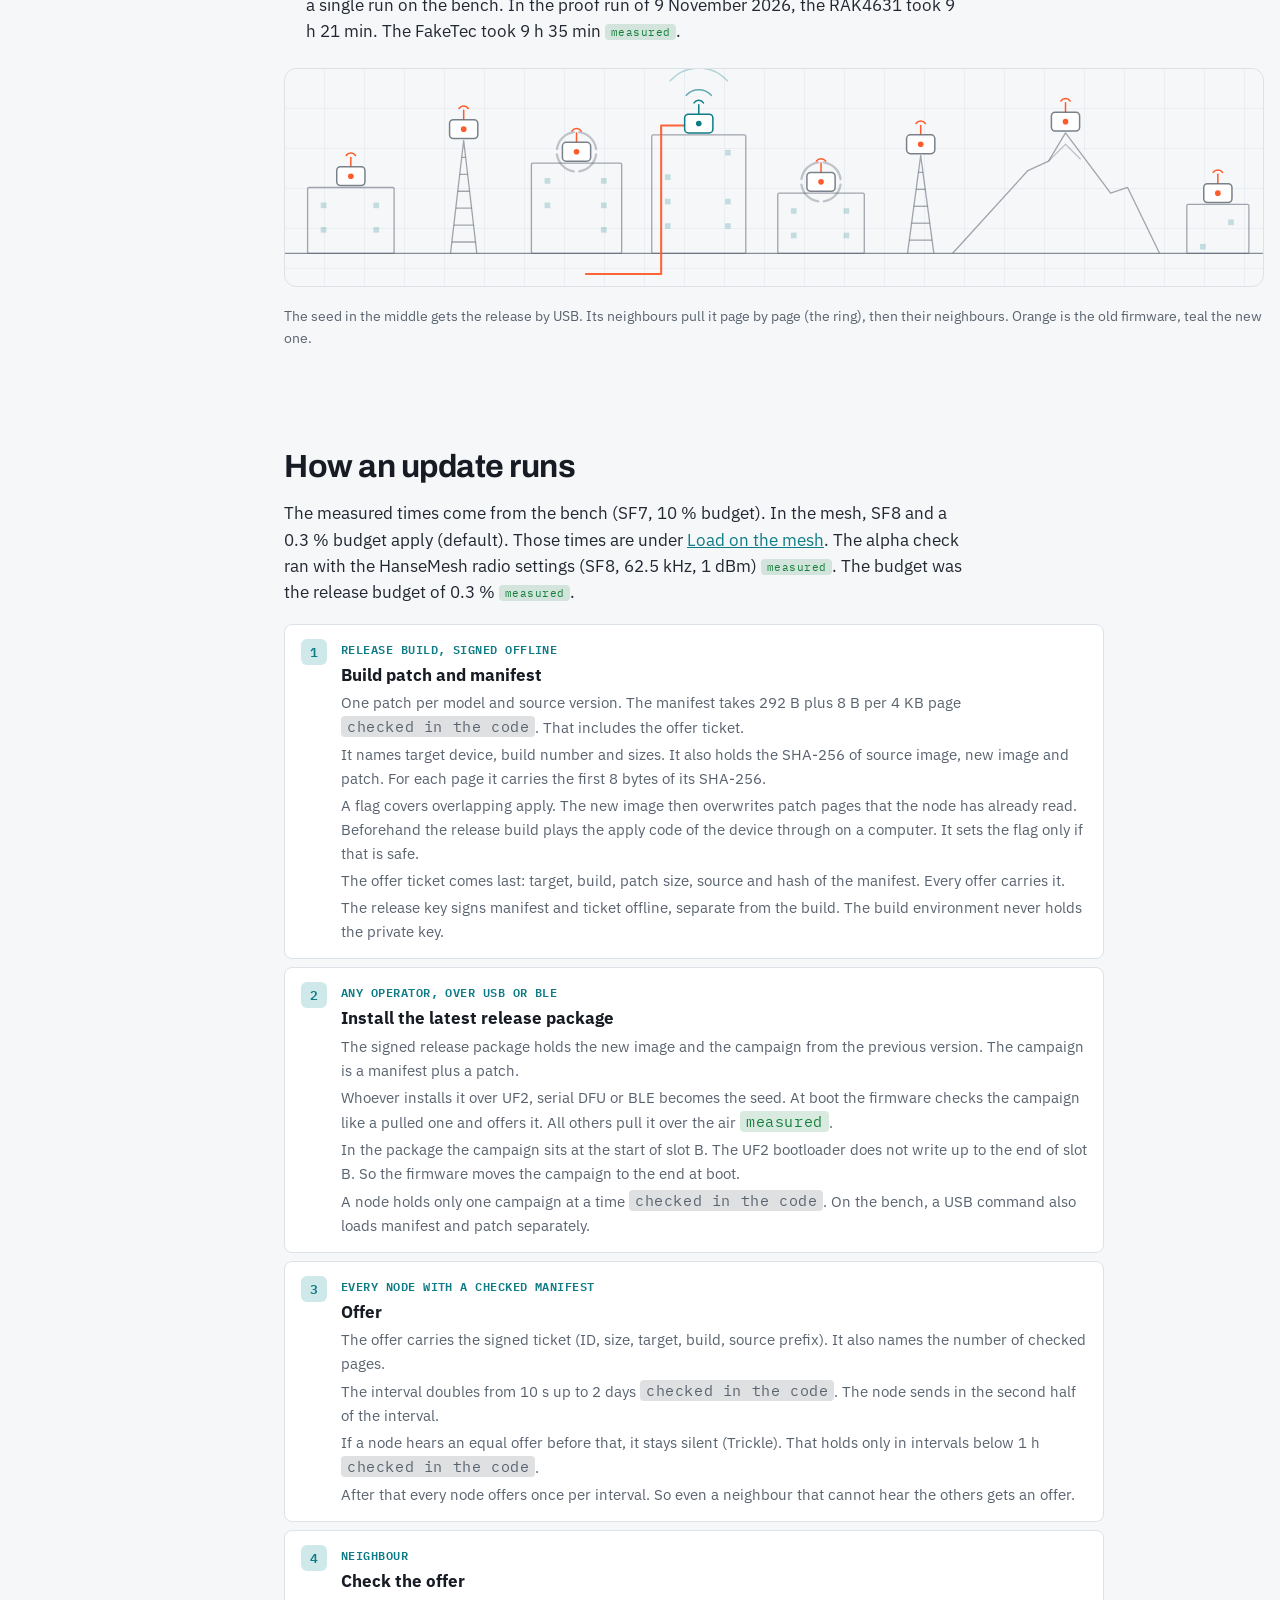
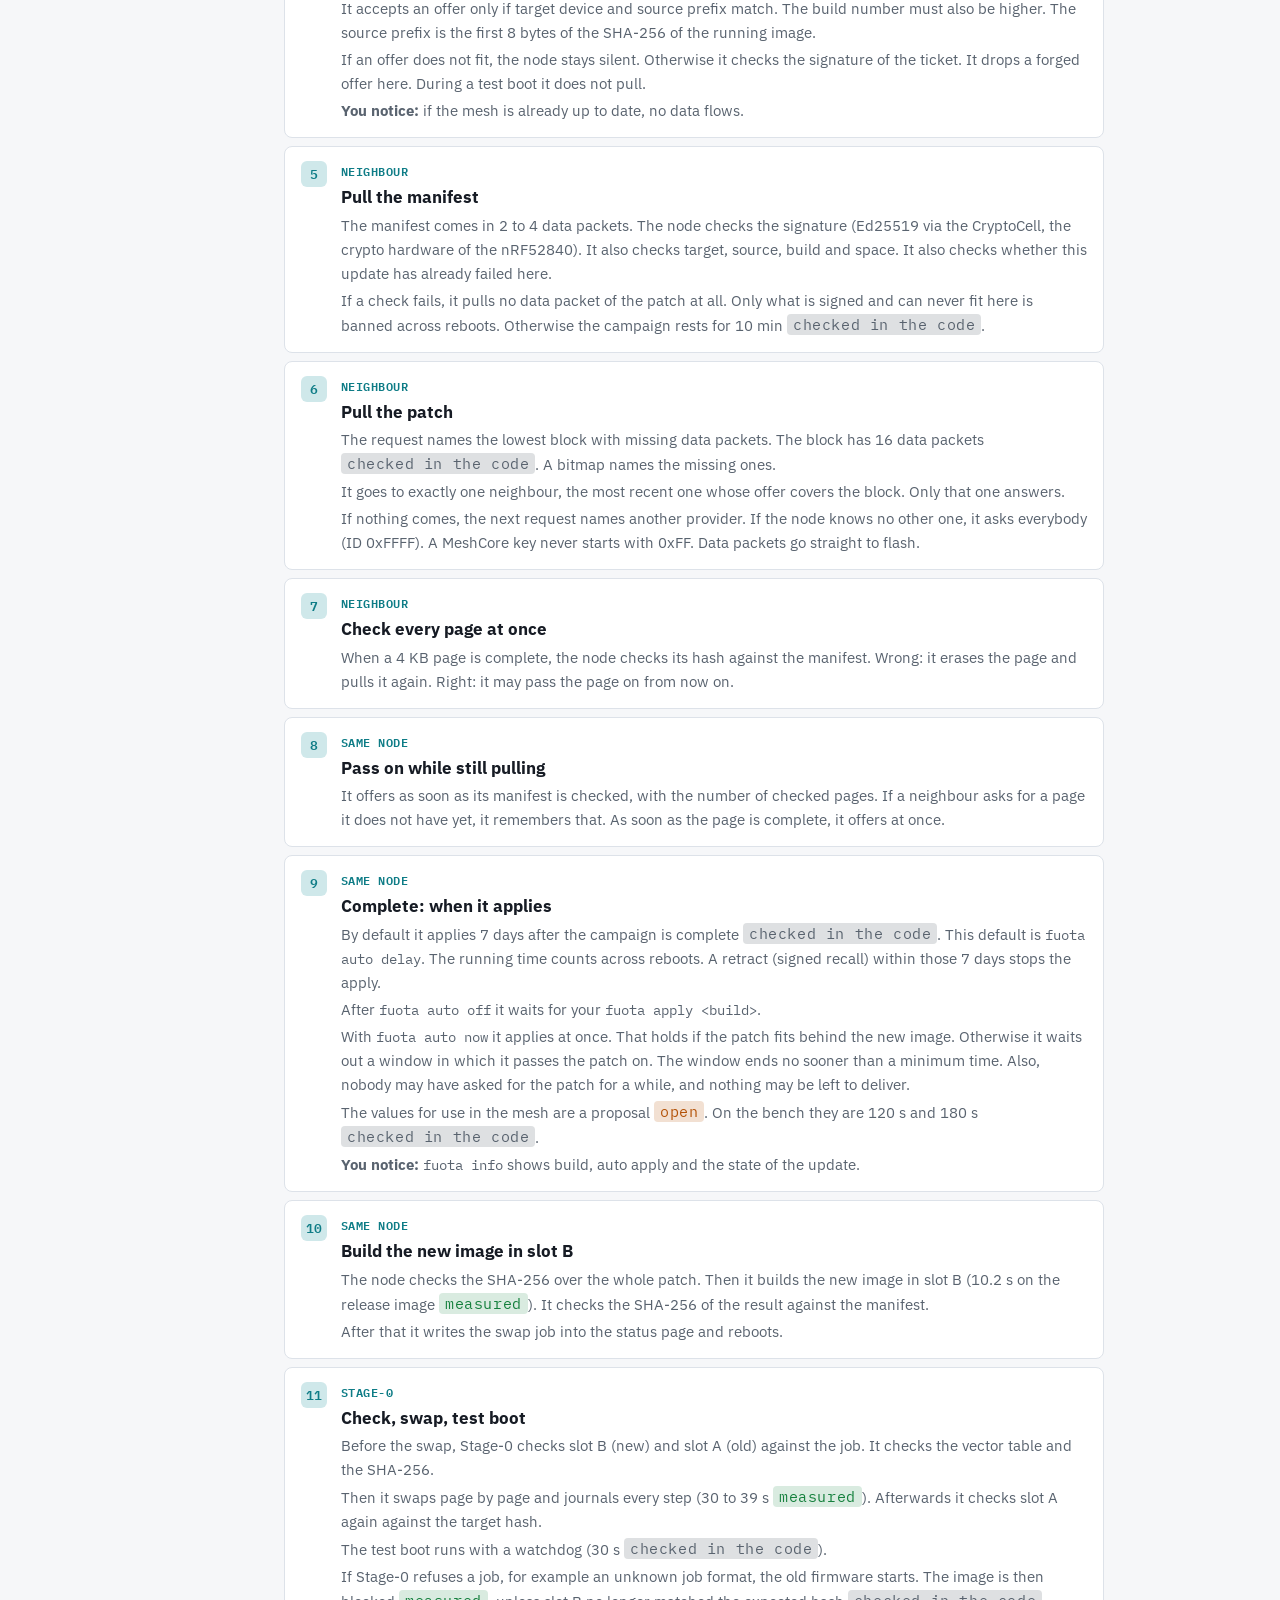
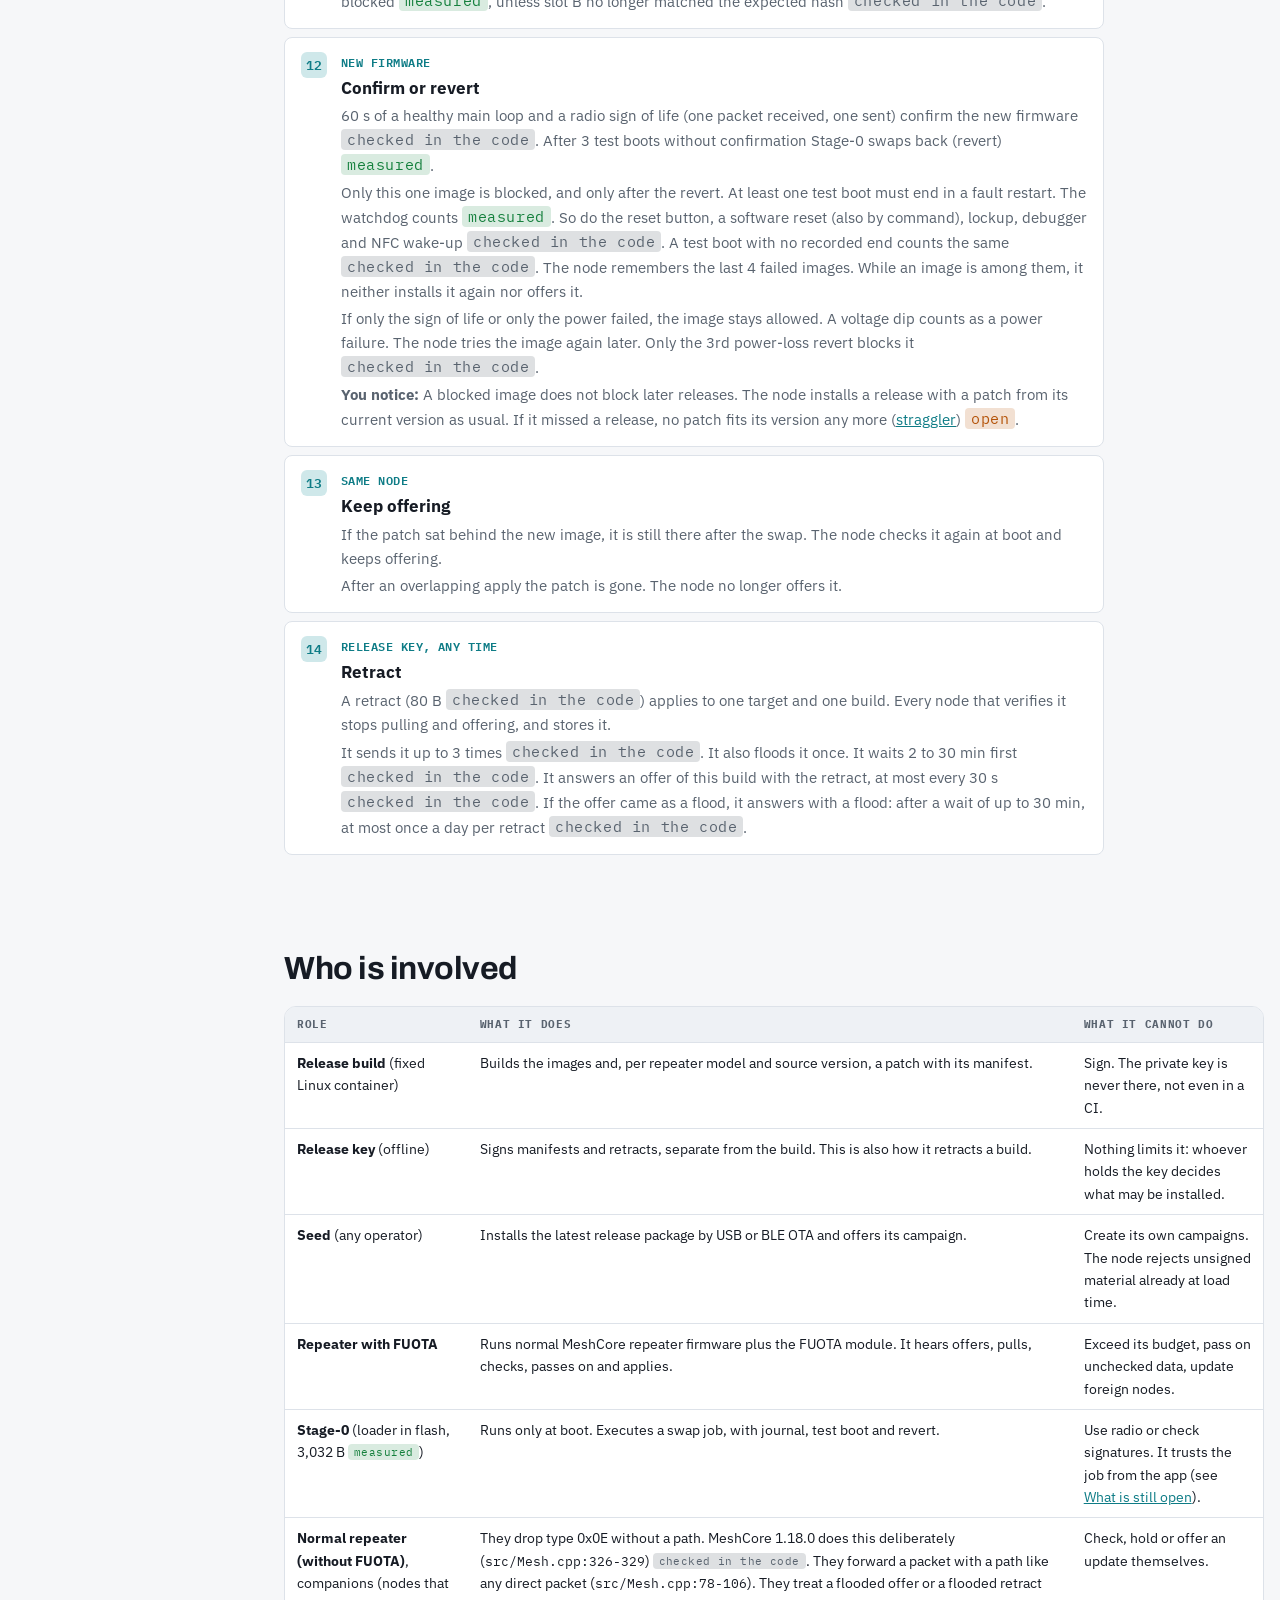
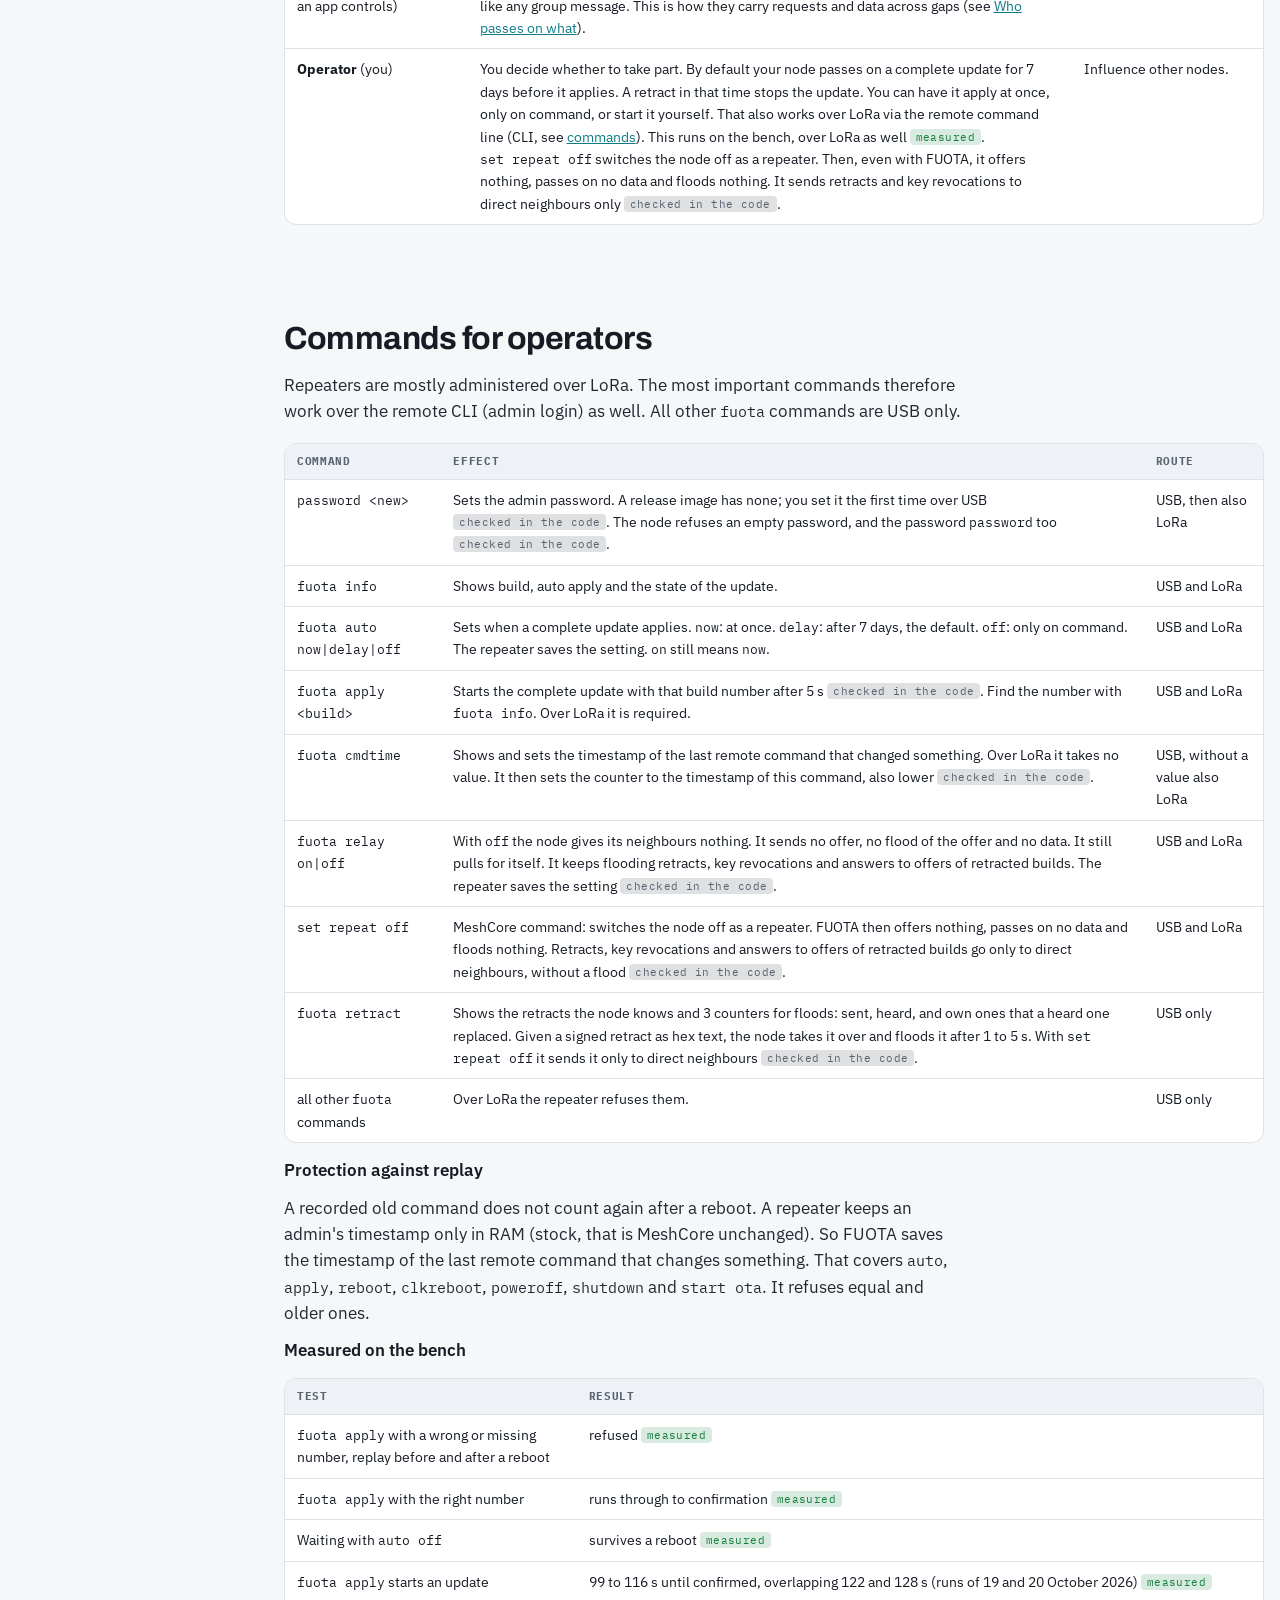
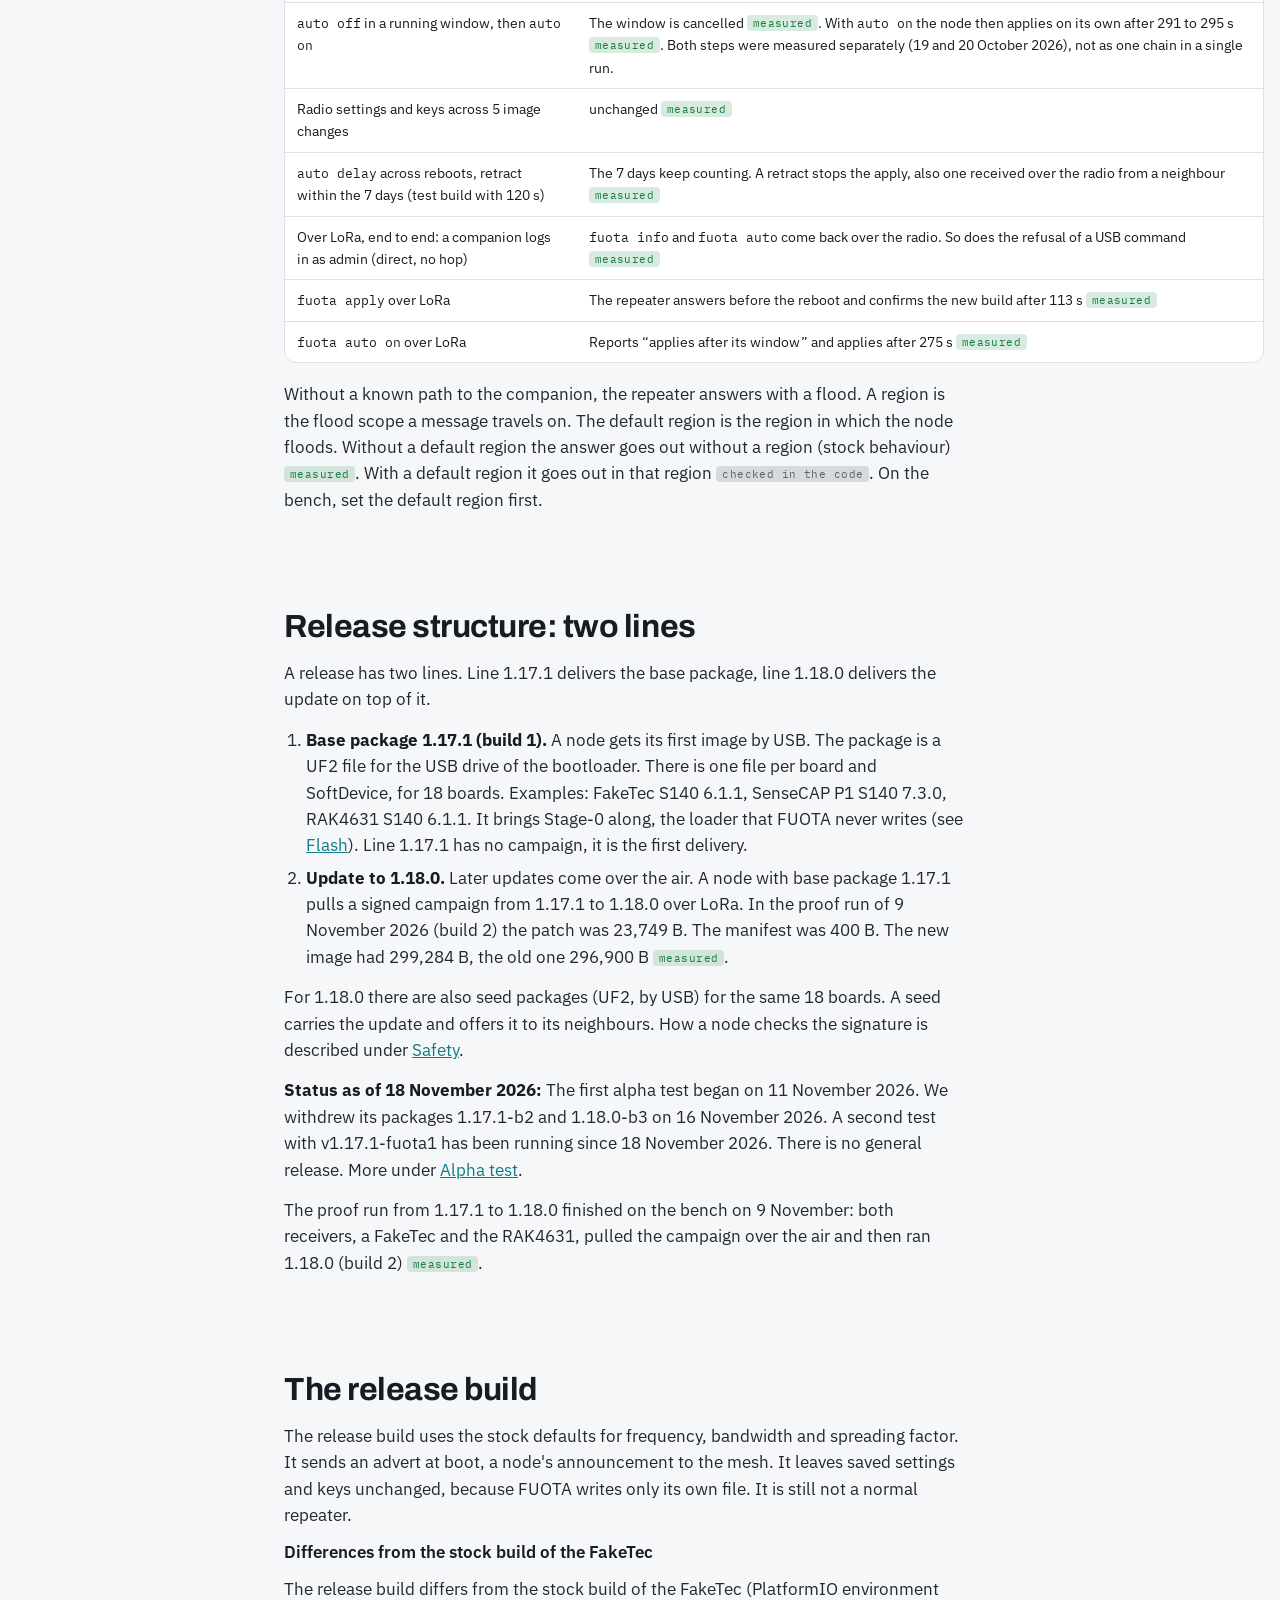
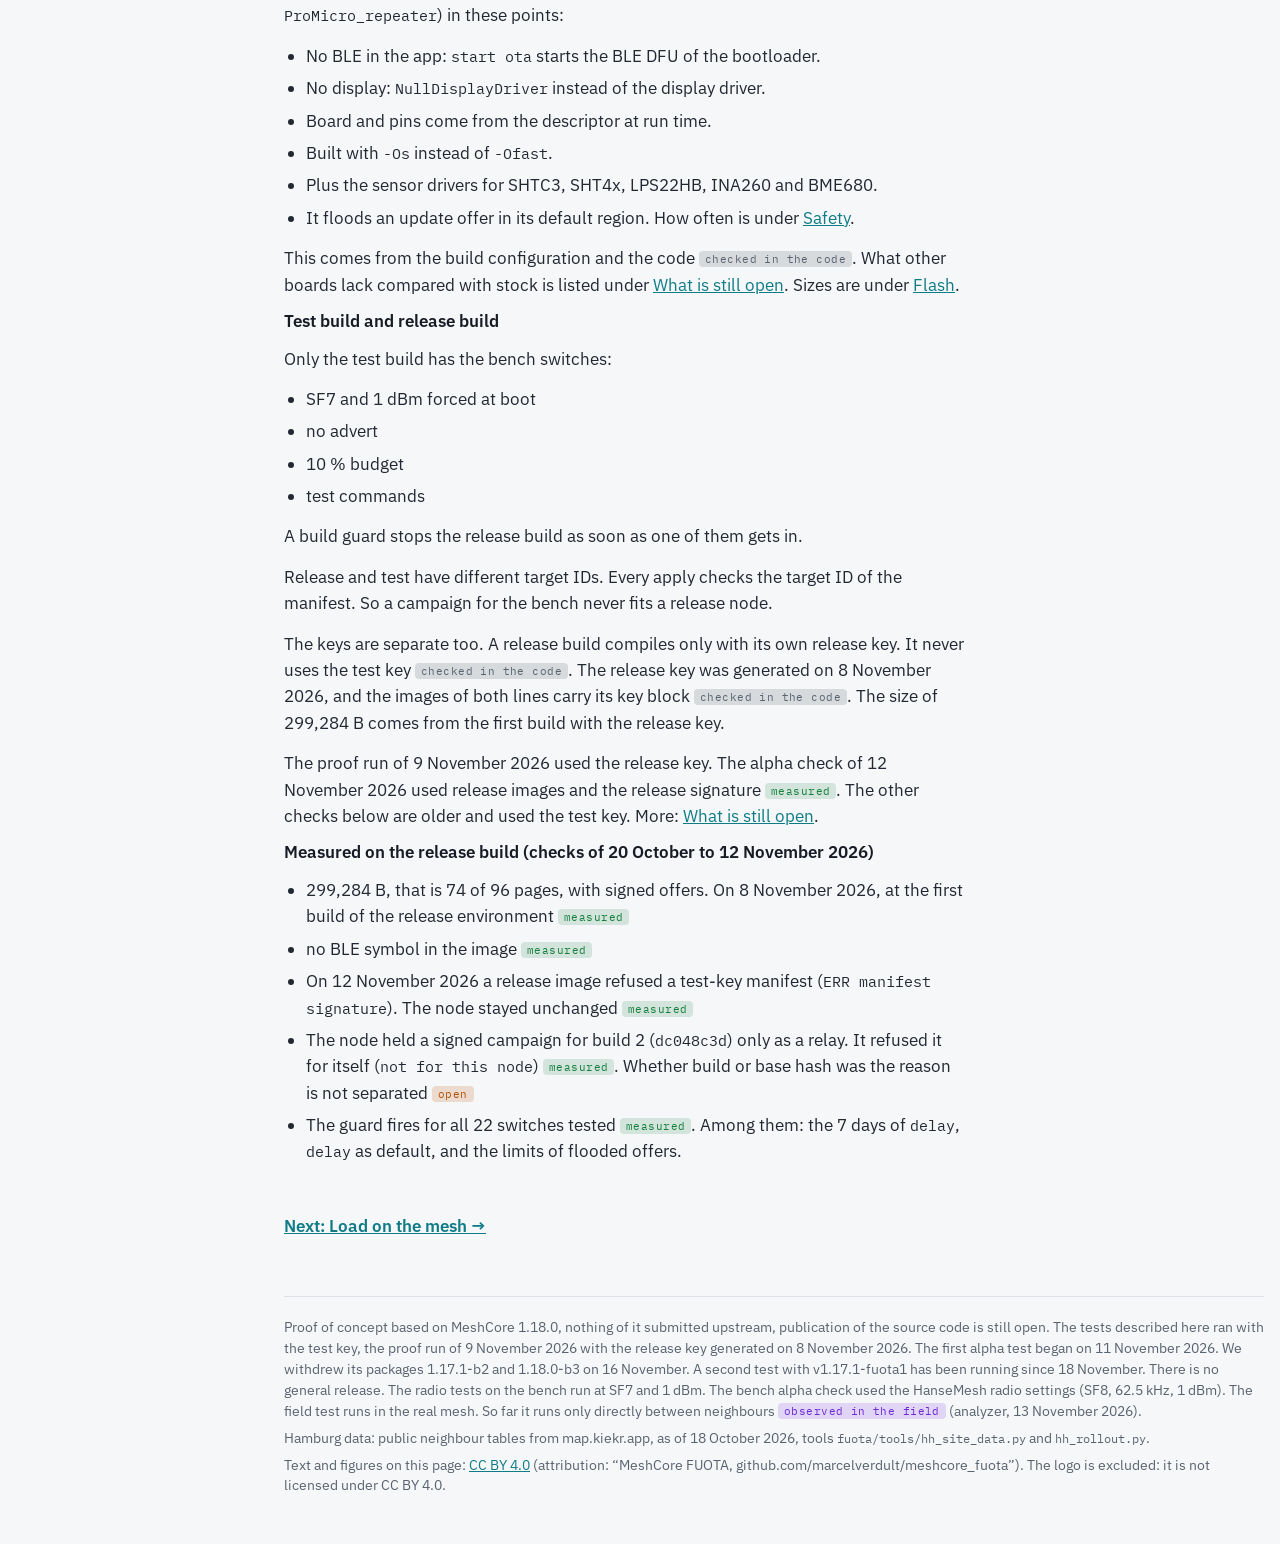
==== commit a17ff6a9: "Tester-Seite: eine Seite alpha.html (einfacher Teil oben, Details für Neugierige darunter), start.ht" ====
--- a/ablauf.html
+++ b/ablauf.html
@@ -45,7 +45,7 @@
   <nav class="pages" aria-label="Seiten / pages">
     <ul>
       <li><a href="index.html"><span lang="de">Überblick</span><span lang="en">Overview</span></a></li>
-      <li><a href="start.html"><span lang="de">Alpha-Test starten</span><span lang="en">Start the alpha test</span></a></li>
+      <li><a href="alpha.html"><span lang="de">Alpha-Test</span><span lang="en">Alpha test</span></a></li>
       <li><a href="ablauf.html" aria-current="page"><span lang="de">Ablauf</span><span lang="en">How it runs</span></a></li>
       <li><a href="kosten.html"><span lang="de">Last im Mesh</span><span lang="en">Load on the mesh</span></a></li>
       <li><a href="nebenslot.html"><span lang="de">Nebenslot</span><span lang="en">Side slot</span></a></li>
@@ -54,7 +54,6 @@
       <li><a href="flash.html"><span lang="de">Flash</span><span lang="en">Flash</span></a></li>
       <li><a href="tests.html"><span lang="de">Messungen</span><span lang="en">Measurements</span></a></li>
       <li><a href="fragen.html"><span lang="de">Fragen</span><span lang="en">Questions</span></a></li>
-      <li><a href="alpha.html"><span lang="de">Alpha-Test</span><span lang="en">Alpha test</span></a></li>
     </ul>
   </nav>
   <main>
--- a/assets/site.css
+++ b/assets/site.css
@@ -330,17 +330,18 @@
   /* long paths in running text (file:line) break instead of widening the page on a phone */
   main p code,main li code{overflow-wrap:anywhere}
 
-  /* start page (start.html): cards for the do and do-not choices, numbered steps */
+  /* start part of the alpha page (alpha.html): cards for the do and do-not choices, numbered steps */
   .sk-card{border:1px solid var(--line);border-radius:var(--r-card);background:var(--surface);padding:16px 18px;margin:12px 0}
   .sk-card p{margin:0 0 8px;color:var(--fg-2)}
   .sk-card p:last-child{margin-bottom:0}
   .sk-tag{font:600 17px var(--disp);color:var(--fg)}
   .sk-ok{border-color:color-mix(in srgb,var(--ok) 45%,var(--line));background:color-mix(in srgb,var(--ok) 7%,var(--surface))}
-  .sk-ok .sk-tag{color:var(--ok)}
+  .sk-ok .sk-tag{color:color-mix(in srgb,var(--ok) 82%,var(--fg))}
   .sk-no{border-color:color-mix(in srgb,var(--crit) 45%,var(--line));background:color-mix(in srgb,var(--crit) 7%,var(--surface))}
-  .sk-no .sk-tag{color:var(--crit)}
+  .sk-no .sk-tag{color:color-mix(in srgb,var(--crit) 82%,var(--fg))}
   .sk-warn{border-color:color-mix(in srgb,var(--warn) 50%,var(--line));background:color-mix(in srgb,var(--warn) 8%,var(--surface))}
-  .sk-warn .sk-tag{color:var(--warn)}
+  .sk-warn .sk-tag{color:color-mix(in srgb,var(--warn) 78%,var(--fg))}
+  .sk-card a{color:color-mix(in srgb,var(--accent) 78%,var(--fg))}
   .sk-two{display:grid;grid-template-columns:repeat(2,minmax(0,1fr));gap:12px}
   .sk-two .sk-card{margin:12px 0}
   @media (max-width:640px){.sk-two{grid-template-columns:1fr}}
@@ -352,4 +353,4 @@
   .start-cta{display:block;margin:18px 0 4px;padding:14px 18px;border:1px solid color-mix(in srgb,var(--accent) 55%,var(--line));border-radius:var(--r-card);
     background:color-mix(in srgb,var(--accent) 8%,var(--surface));font:600 17px var(--disp);text-decoration:none}
   .start-cta span{display:block;font:400 14.5px var(--sans);color:var(--muted);margin-top:2px}
-  .sk-last{min-height:75vh}  /* the last section of the start page is short: the top bar still has to reach its title */
+  .details-start{border-top:2px solid var(--line);padding-top:clamp(28px,4vw,48px)}  /* sets the details for the curious apart from the start part */
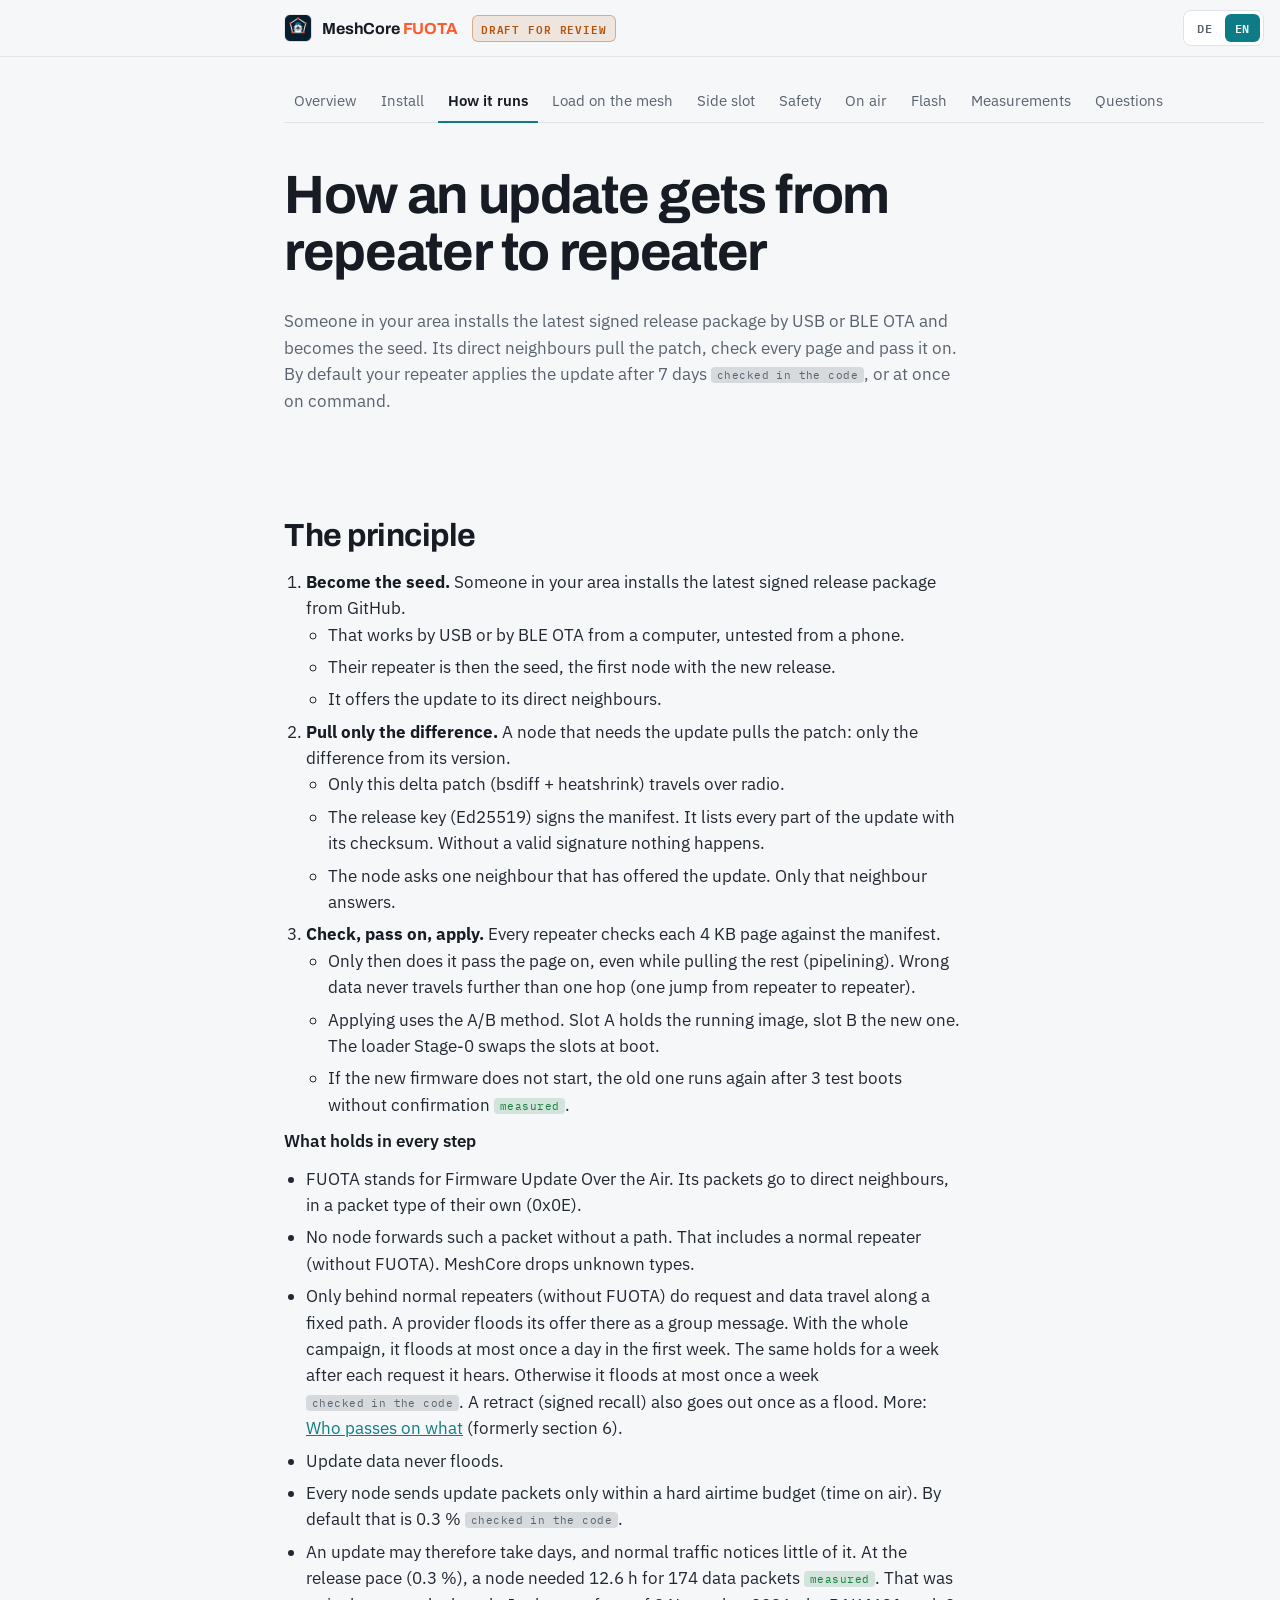
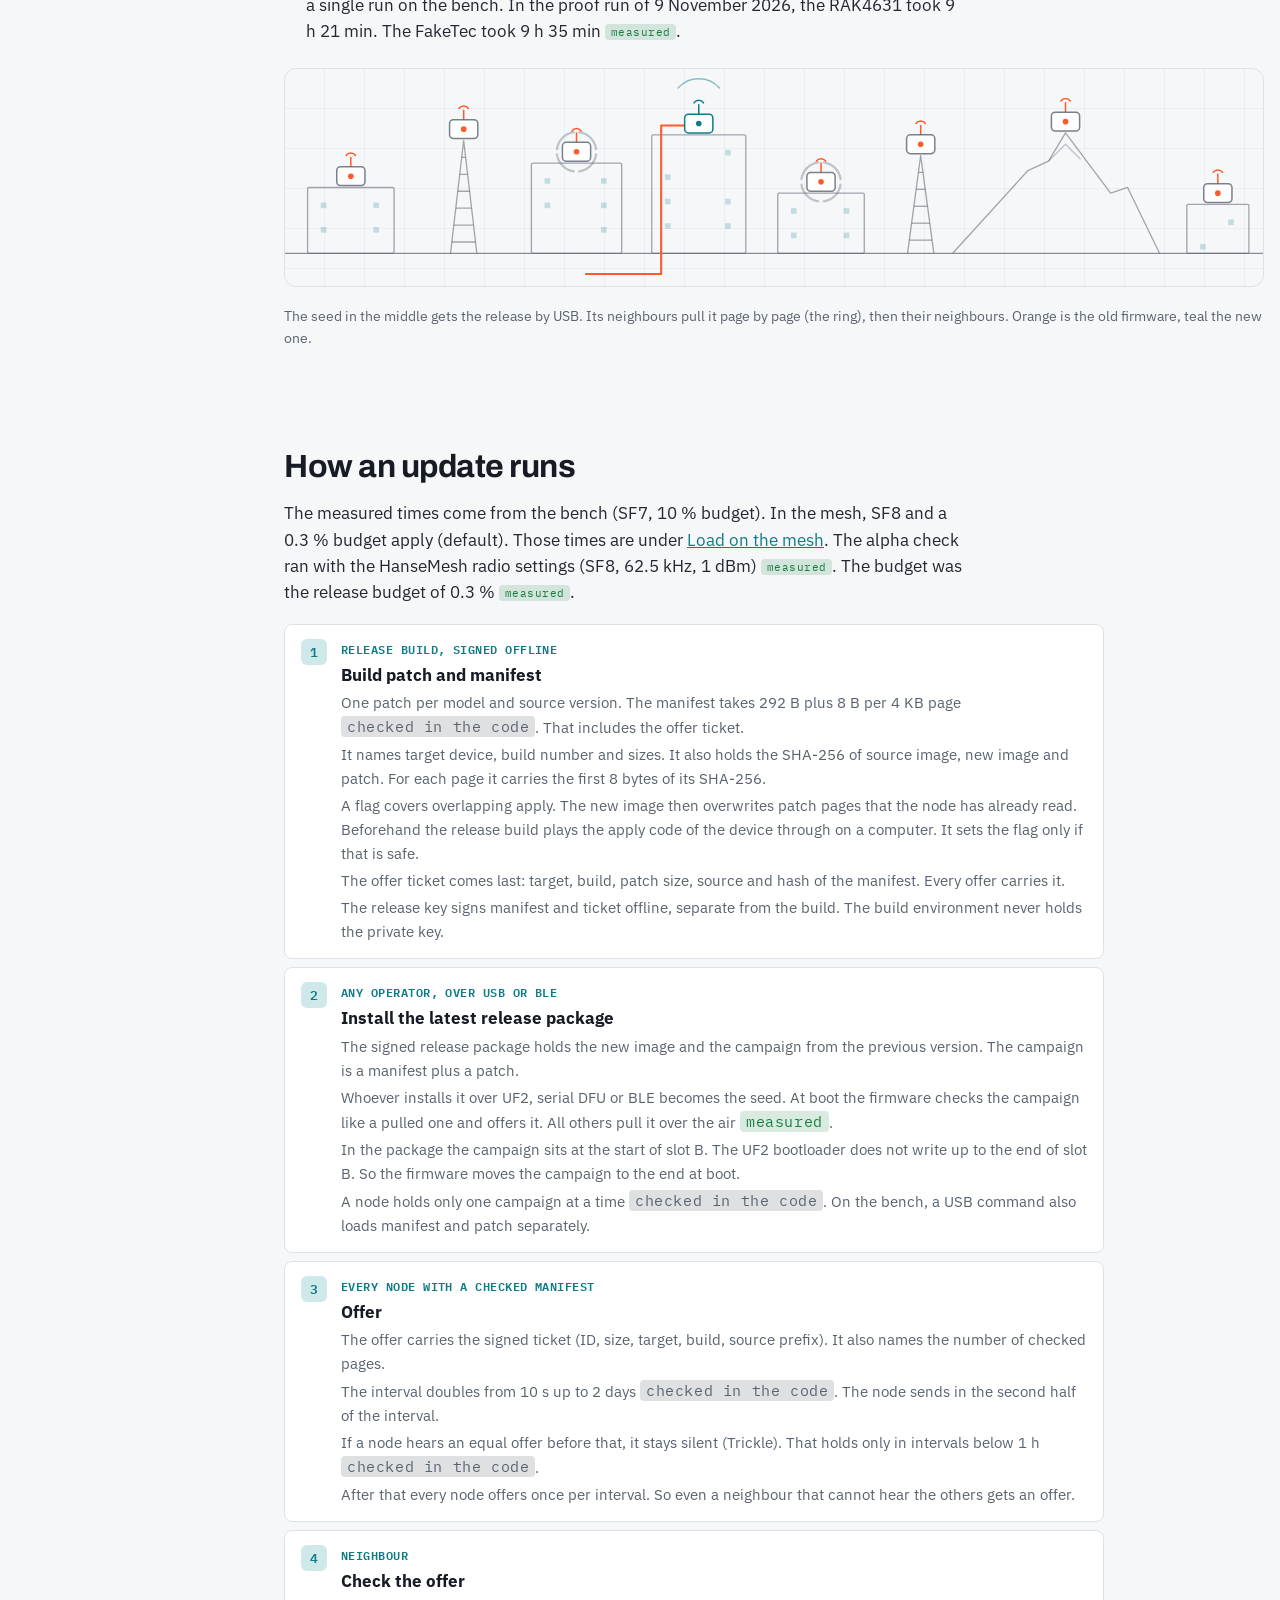
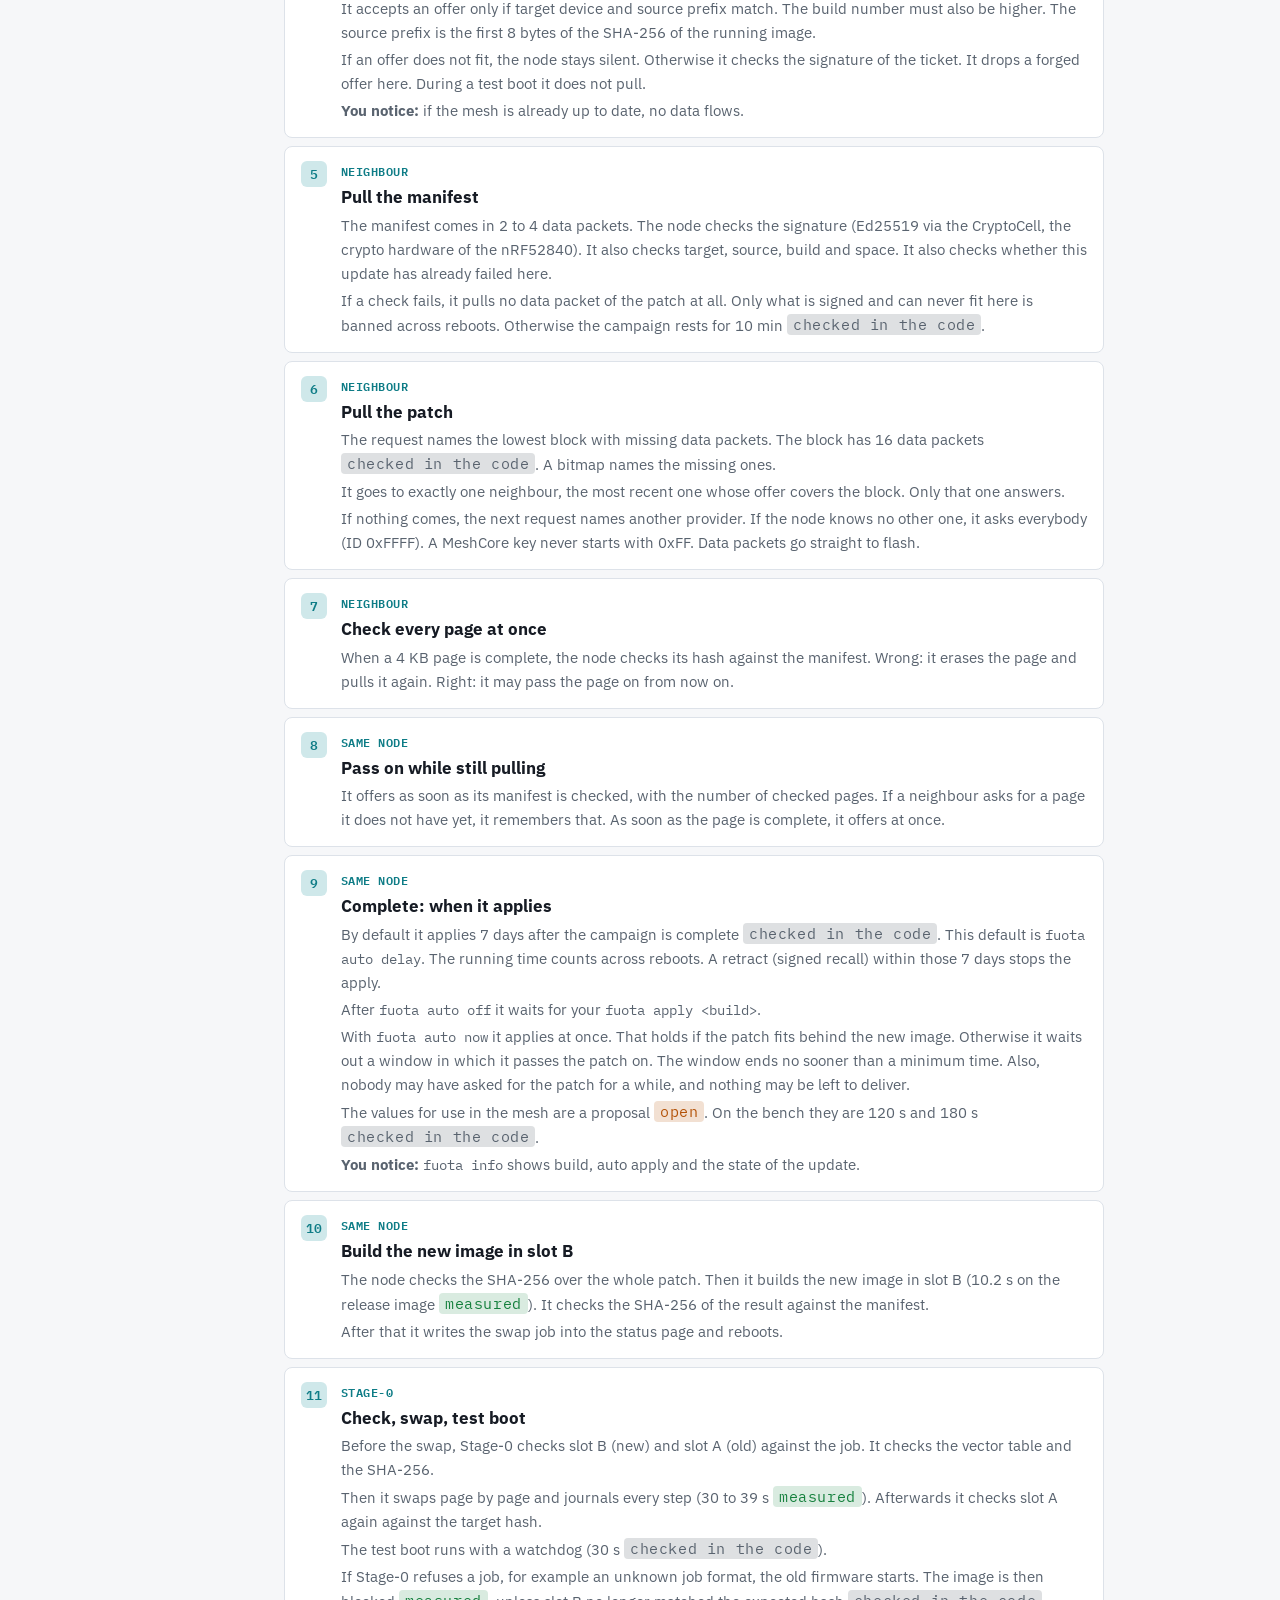
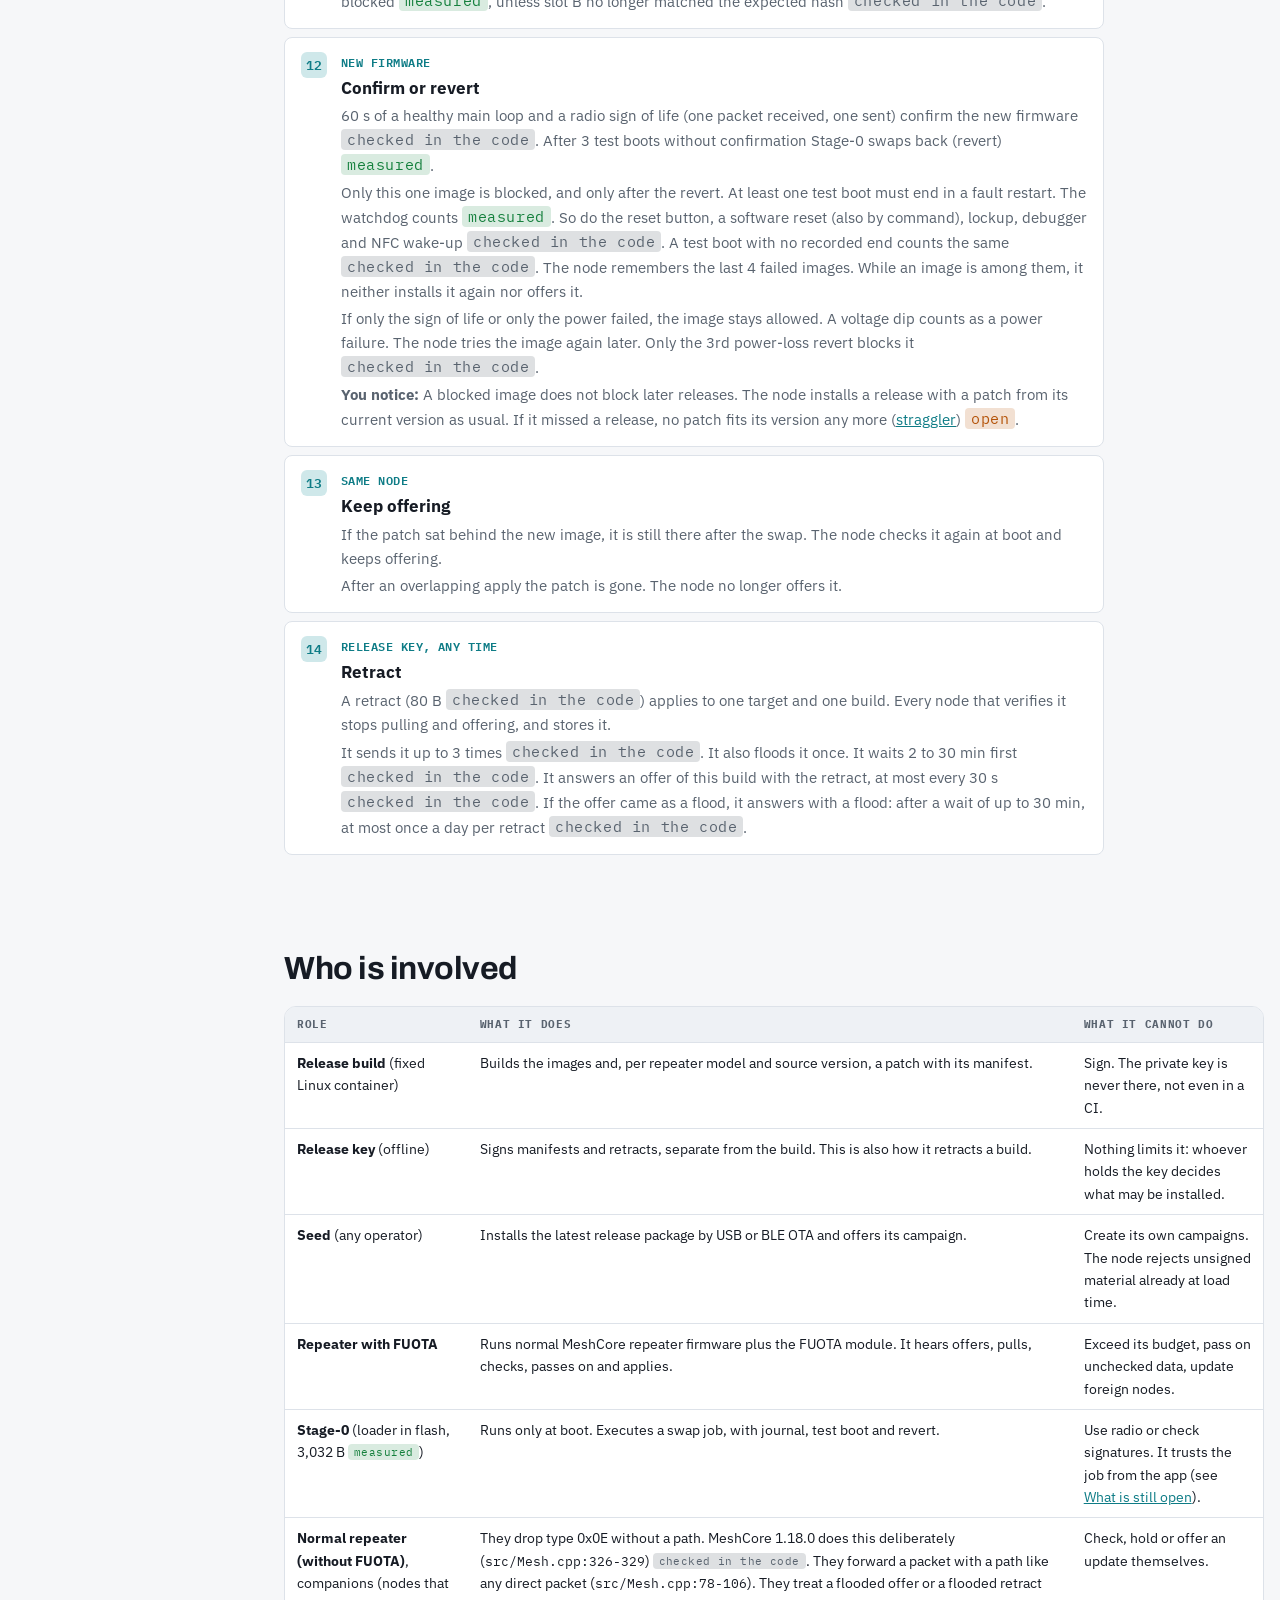
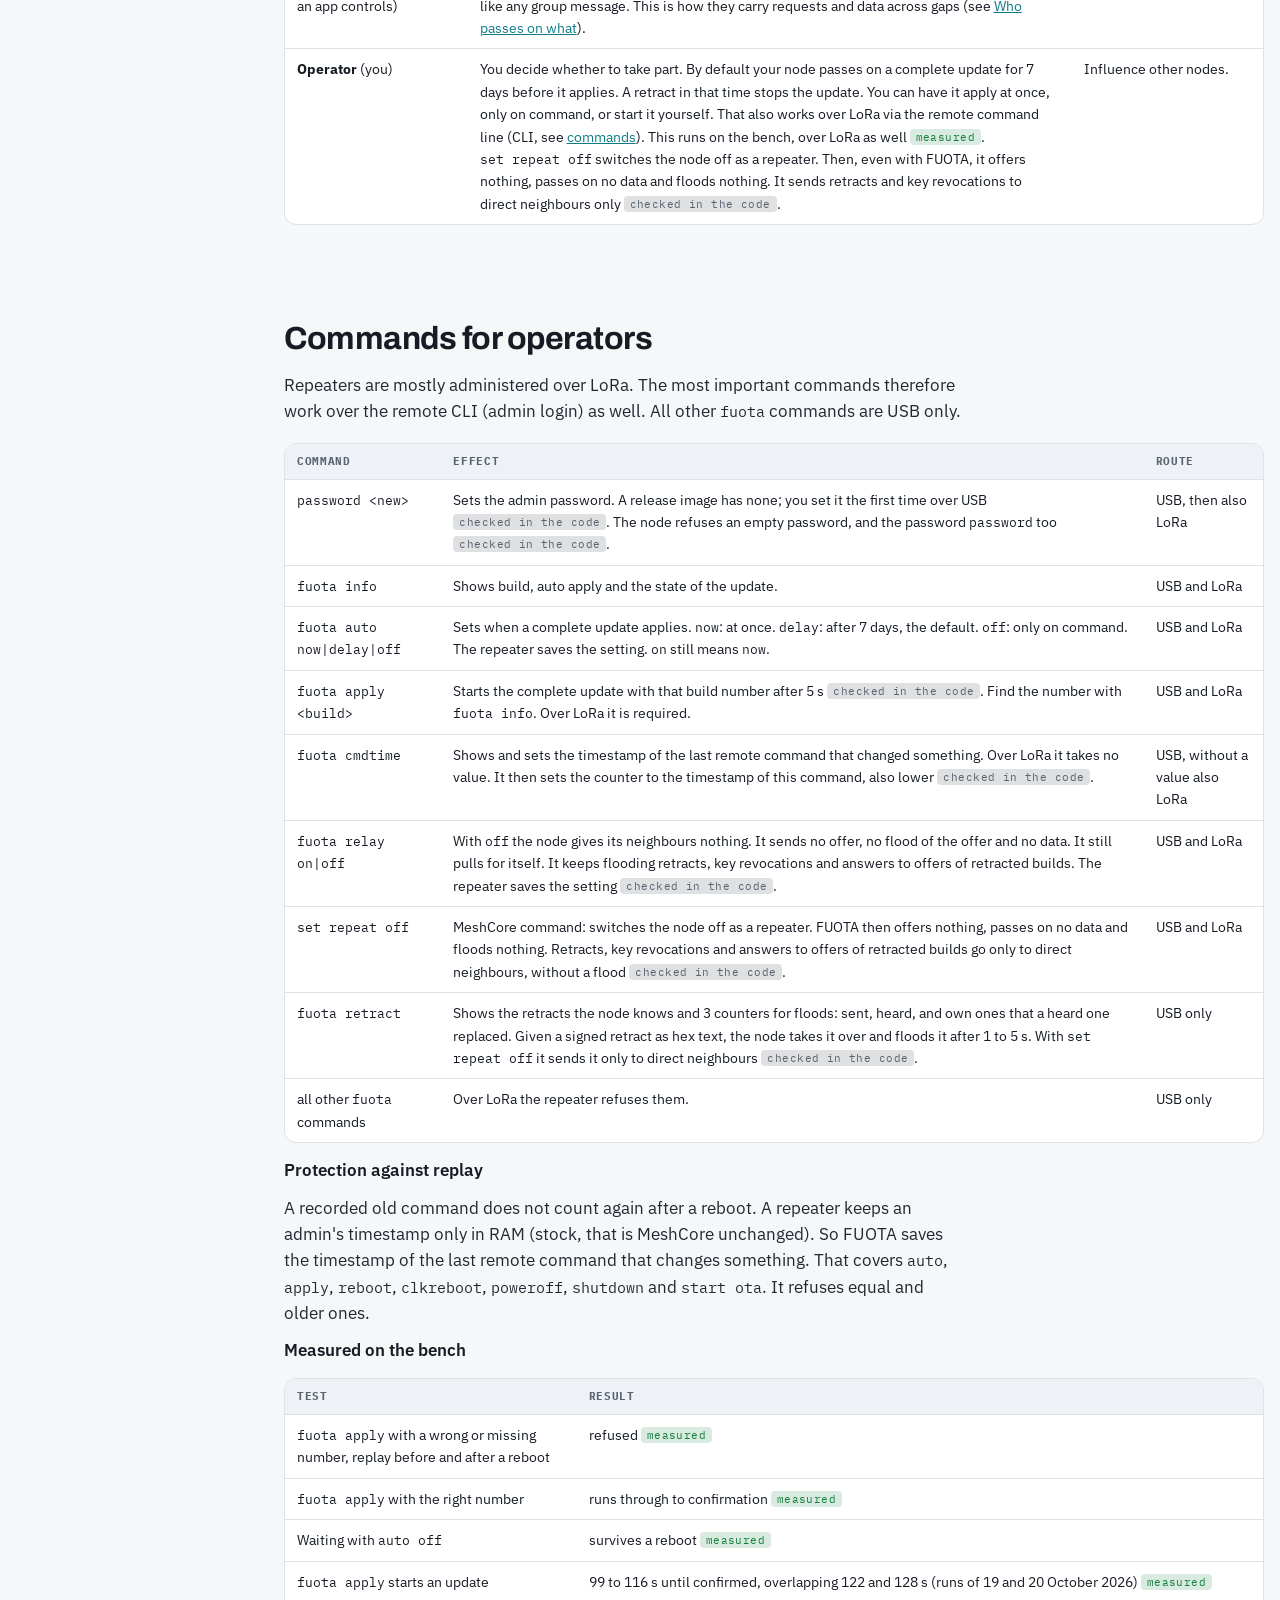
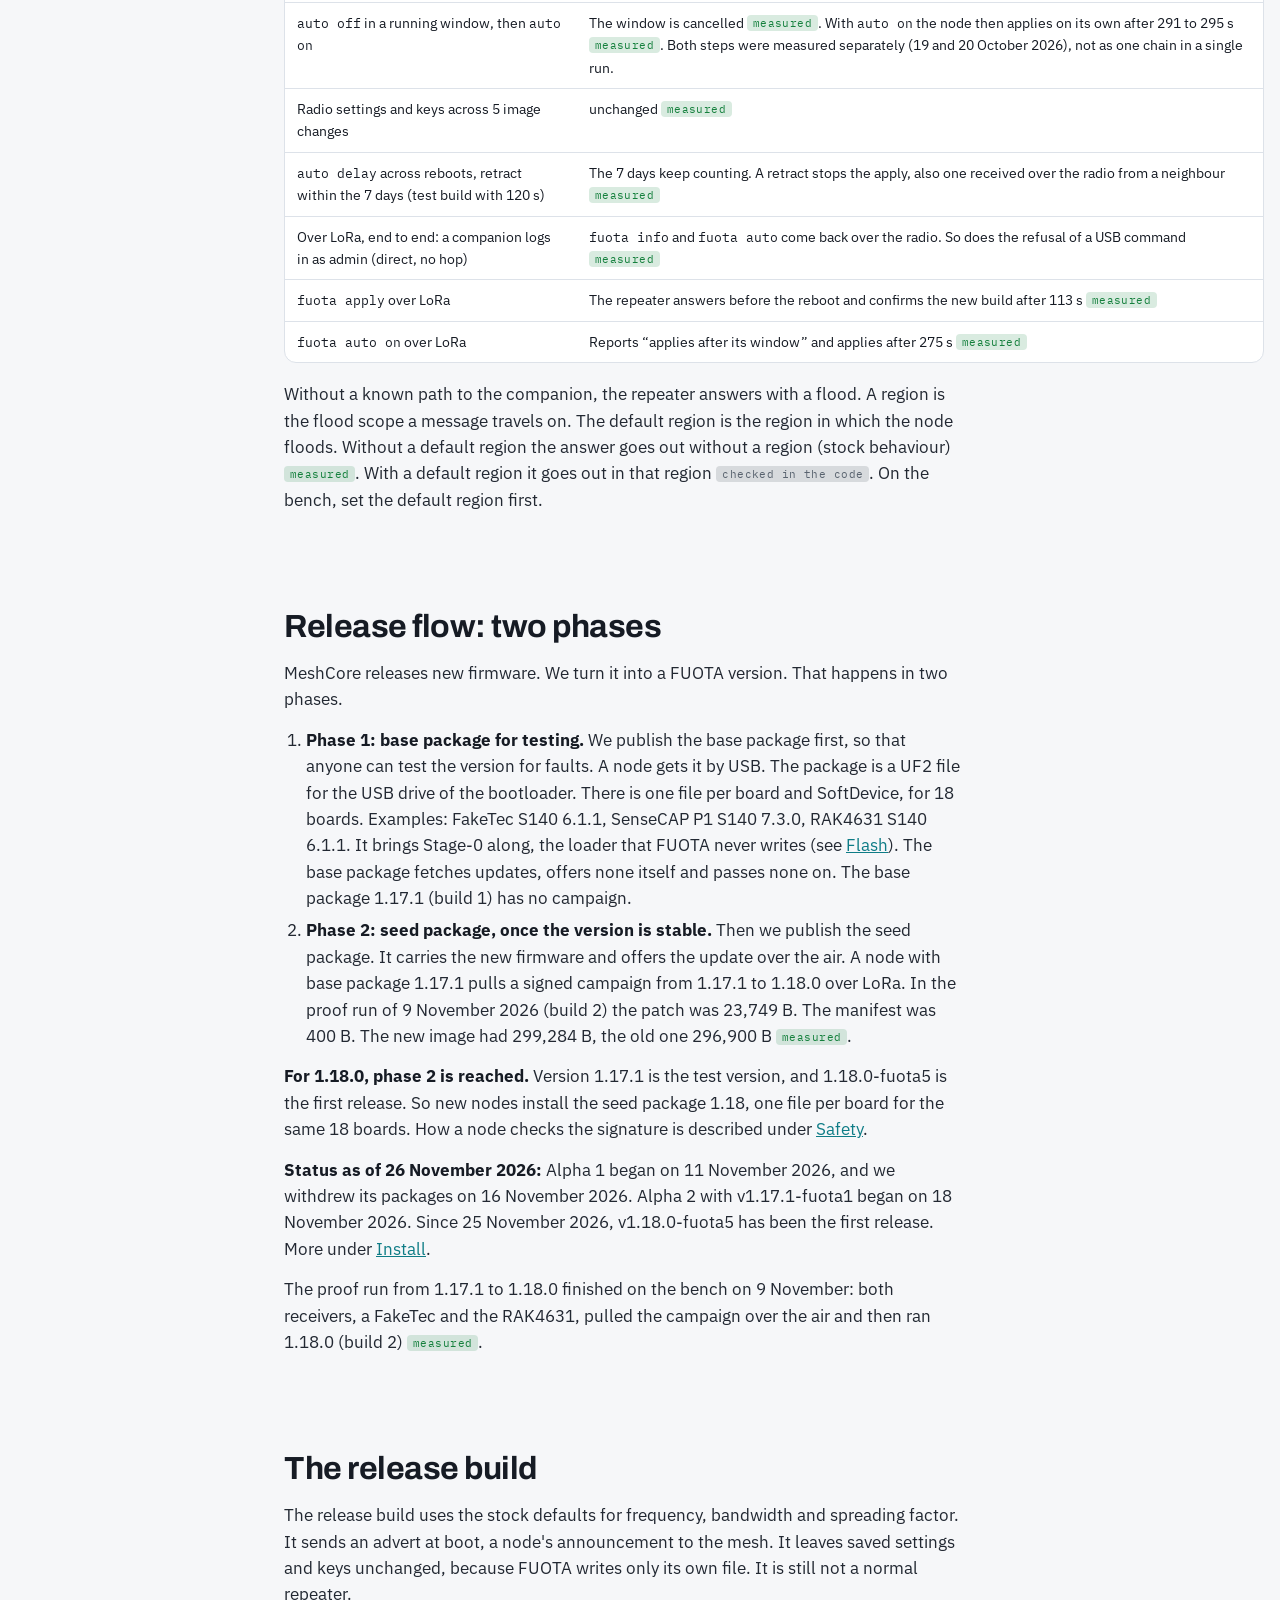
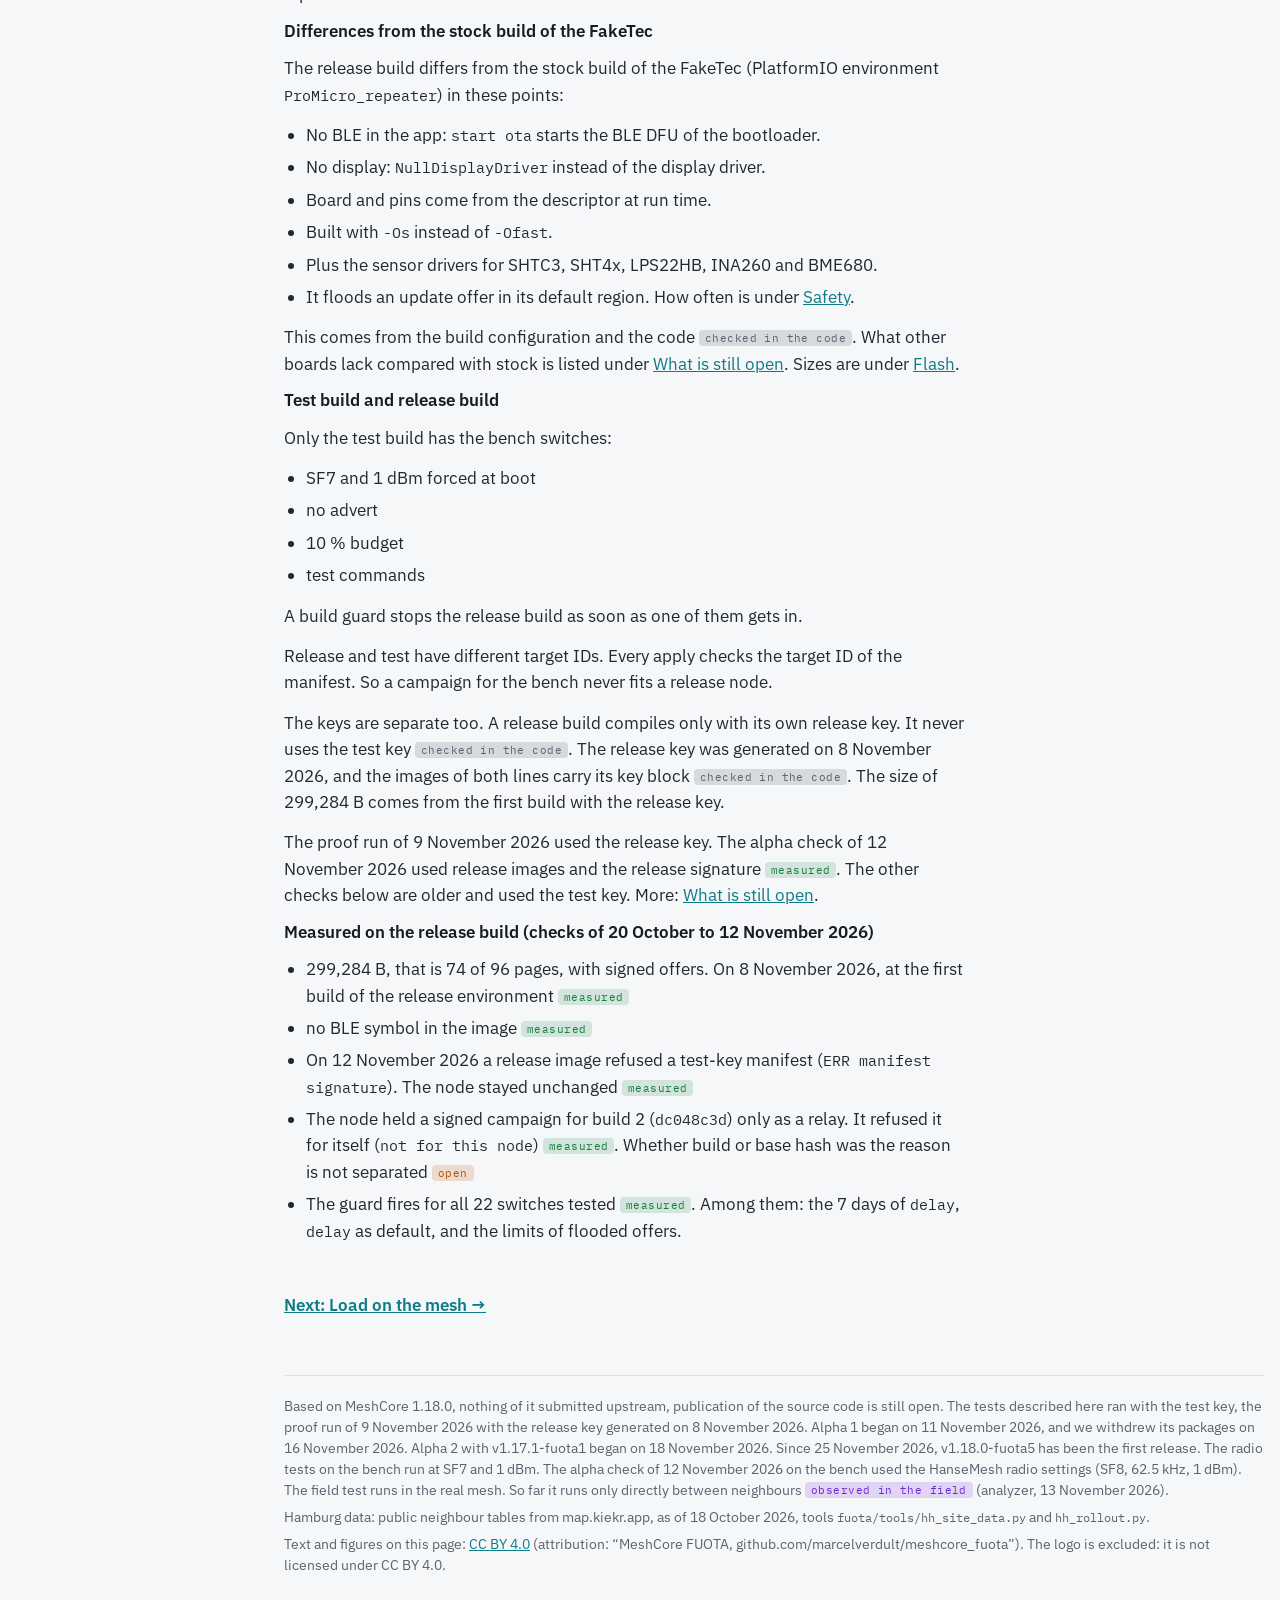
==== commit 26470566: "Release 1.18.0-fuota5 ist das erste Release: Installationsseite installieren.html (Seed-Paket für ne" ====
--- a/ablauf.html
+++ b/ablauf.html
@@ -45,7 +45,7 @@
   <nav class="pages" aria-label="Seiten / pages">
     <ul>
       <li><a href="index.html"><span lang="de">Überblick</span><span lang="en">Overview</span></a></li>
-      <li><a href="alpha.html"><span lang="de">Alpha-Test</span><span lang="en">Alpha test</span></a></li>
+      <li><a href="installieren.html"><span lang="de">Installieren</span><span lang="en">Install</span></a></li>
       <li><a href="ablauf.html" aria-current="page"><span lang="de">Ablauf</span><span lang="en">How it runs</span></a></li>
       <li><a href="kosten.html"><span lang="de">Last im Mesh</span><span lang="en">Load on the mesh</span></a></li>
       <li><a href="nebenslot.html"><span lang="de">Nebenslot</span><span lang="en">Side slot</span></a></li>
@@ -423,25 +423,25 @@
 
   <section id="release-linien">
     <div lang="de" class="prose">
-      <h2>Release-Struktur: zwei Linien</h2>
-      <p>Ein Release besteht aus zwei Linien. Die Linie 1.17.1 liefert das Basispaket, die Linie 1.18.0 das Update darauf.</p>
+      <h2>Release-Ablauf: zwei Phasen</h2>
+      <p>MeshCore bringt eine neue Firmware heraus. Daraus machen wir eine FUOTA-Version. Das läuft in zwei Phasen.</p>
       <ol>
-        <li><b>Basispaket 1.17.1 (Build 1).</b> Das erste Image bekommt ein Knoten per USB. Das Paket ist eine UF2-Datei für das USB-Laufwerk des Bootloaders, eine Datei je Board und SoftDevice. Es gibt sie für 18 Boards. Beispiele: FakeTec S140 6.1.1, SenseCAP P1 S140 7.3.0, RAK4631 S140 6.1.1. Es bringt Stage-0 mit, den Loader, den FUOTA nie schreibt (siehe <a href="flash.html">Flash</a>). Die Linie 1.17.1 hat keine Kampagne, sie ist die erste Auslieferung.</li>
-        <li><b>Update auf 1.18.0.</b> Spätere Updates kommen per Funk. Ein Knoten mit dem Basispaket 1.17.1 holt eine signierte Kampagne von 1.17.1 nach 1.18.0 über LoRa. Im Nachweislauf vom 9. November 2026 (Build 2) war die Patch-Datei 23.749 B groß, das Manifest 400 B. Das neue Image hatte 299.284 B, das alte 296.900 B <span class="m meas">gemessen</span>.</li>
+        <li><b>Phase 1: Basispaket zum Testen.</b> Wir veröffentlichen zuerst das Basispaket, damit jeder die Version auf Fehler testen kann. Ein Knoten bekommt es per USB. Das Paket ist eine UF2-Datei für das USB-Laufwerk des Bootloaders, eine Datei je Board und SoftDevice. Es gibt sie für 18 Boards. Beispiele: FakeTec S140 6.1.1, SenseCAP P1 S140 7.3.0, RAK4631 S140 6.1.1. Es bringt Stage-0 mit, den Loader, den FUOTA nie schreibt (siehe <a href="flash.html">Flash</a>). Das Basispaket holt Updates, bietet selbst keine an und leitet keine weiter. Das Basispaket 1.17.1 (Build 1) hat keine Kampagne.</li>
+        <li><b>Phase 2: Seed-Paket, wenn die Version stabil ist.</b> Dann veröffentlichen wir das Seed-Paket. Es trägt die neue Firmware und bietet das Update im Funk an. Ein Knoten mit dem Basispaket 1.17.1 holt eine signierte Kampagne von 1.17.1 nach 1.18.0 über LoRa. Im Nachweislauf vom 9. November 2026 (Build 2) war die Patch-Datei 23.749 B groß, das Manifest 400 B. Das neue Image hatte 299.284 B, das alte 296.900 B <span class="m meas">gemessen</span>.</li>
       </ol>
-      <p>Für 1.18.0 gibt es außerdem Seed-Pakete (UF2, per USB) für dieselben 18 Boards. Ein Seed trägt das Update und bietet es seinen Nachbarn an. Wie ein Knoten die Signatur prüft, steht unter <a href="sicherheit.html">Sicherheit</a>.</p>
-      <p><b>Stand 18. November 2026:</b> Ein erster Alpha-Test begann am 11. November 2026. Wir haben seine Pakete 1.17.1-b2 und 1.18.0-b3 am 16. November 2026 zurückgezogen. Seit dem 18. November 2026 läuft ein zweiter Test mit v1.17.1-fuota1. Eine allgemeine Freigabe gibt es nicht. Mehr dazu unter <a href="alpha.html">Alpha-Test</a>.</p>
+      <p><b>Für 1.18.0 ist Phase 2 erreicht.</b> Die Version 1.17.1 ist die Testversion, 1.18.0-fuota5 ist das erste Release. Neue Knoten installieren darum das Seed-Paket 1.18, eine Datei je Board für dieselben 18 Boards. Wie ein Knoten die Signatur prüft, steht unter <a href="sicherheit.html">Sicherheit</a>.</p>
+      <p><b>Stand 26. November 2026:</b> Alpha 1 begann am 11. November 2026, wir haben seine Pakete am 16. November 2026 zurückgezogen. Alpha 2 mit v1.17.1-fuota1 begann am 18. November 2026. Seit dem 25. November 2026 ist v1.18.0-fuota5 das erste Release. Mehr dazu unter <a href="installieren.html">Installieren</a>.</p>
       <p>Der Nachweislauf von 1.17.1 nach 1.18.0 ist am 9. November am Testaufbau durchgelaufen: beide Empfänger, ein FakeTec und das RAK4631, holten die Kampagne per Funk und liefen danach auf 1.18.0 (Build 2) <span class="m meas">gemessen</span>.</p>
     </div>
     <div lang="en" class="prose">
-      <h2>Release structure: two lines</h2>
-      <p>A release has two lines. Line 1.17.1 delivers the base package, line 1.18.0 delivers the update on top of it.</p>
+      <h2>Release flow: two phases</h2>
+      <p>MeshCore releases new firmware. We turn it into a FUOTA version. That happens in two phases.</p>
       <ol>
-        <li><b>Base package 1.17.1 (build 1).</b> A node gets its first image by USB. The package is a UF2 file for the USB drive of the bootloader. There is one file per board and SoftDevice, for 18 boards. Examples: FakeTec S140 6.1.1, SenseCAP P1 S140 7.3.0, RAK4631 S140 6.1.1. It brings Stage-0 along, the loader that FUOTA never writes (see <a href="flash.html">Flash</a>). Line 1.17.1 has no campaign, it is the first delivery.</li>
-        <li><b>Update to 1.18.0.</b> Later updates come over the air. A node with base package 1.17.1 pulls a signed campaign from 1.17.1 to 1.18.0 over LoRa. In the proof run of 9 November 2026 (build 2) the patch was 23,749 B. The manifest was 400 B. The new image had 299,284 B, the old one 296,900 B <span class="m meas">measured</span>.</li>
+        <li><b>Phase 1: base package for testing.</b> We publish the base package first, so that anyone can test the version for faults. A node gets it by USB. The package is a UF2 file for the USB drive of the bootloader. There is one file per board and SoftDevice, for 18 boards. Examples: FakeTec S140 6.1.1, SenseCAP P1 S140 7.3.0, RAK4631 S140 6.1.1. It brings Stage-0 along, the loader that FUOTA never writes (see <a href="flash.html">Flash</a>). The base package fetches updates, offers none itself and passes none on. The base package 1.17.1 (build 1) has no campaign.</li>
+        <li><b>Phase 2: seed package, once the version is stable.</b> Then we publish the seed package. It carries the new firmware and offers the update over the air. A node with base package 1.17.1 pulls a signed campaign from 1.17.1 to 1.18.0 over LoRa. In the proof run of 9 November 2026 (build 2) the patch was 23,749 B. The manifest was 400 B. The new image had 299,284 B, the old one 296,900 B <span class="m meas">measured</span>.</li>
       </ol>
-      <p>For 1.18.0 there are also seed packages (UF2, by USB) for the same 18 boards. A seed carries the update and offers it to its neighbours. How a node checks the signature is described under <a href="sicherheit.html">Safety</a>.</p>
-      <p><b>Status as of 18 November 2026:</b> The first alpha test began on 11 November 2026. We withdrew its packages 1.17.1-b2 and 1.18.0-b3 on 16 November 2026. A second test with v1.17.1-fuota1 has been running since 18 November 2026. There is no general release. More under <a href="alpha.html">Alpha test</a>.</p>
+      <p><b>For 1.18.0, phase 2 is reached.</b> Version 1.17.1 is the test version, and 1.18.0-fuota5 is the first release. So new nodes install the seed package 1.18, one file per board for the same 18 boards. How a node checks the signature is described under <a href="sicherheit.html">Safety</a>.</p>
+      <p><b>Status as of 26 November 2026:</b> Alpha 1 began on 11 November 2026, and we withdrew its packages on 16 November 2026. Alpha 2 with v1.17.1-fuota1 began on 18 November 2026. Since 25 November 2026, v1.18.0-fuota5 has been the first release. More under <a href="installieren.html">Install</a>.</p>
       <p>The proof run from 1.17.1 to 1.18.0 finished on the bench on 9 November: both receivers, a FakeTec and the RAK4631, pulled the campaign over the air and then ran 1.18.0 (build 2) <span class="m meas">measured</span>.</p>
     </div>
   </section>
@@ -538,8 +538,8 @@
   </main>
   <p class="next"><a href="kosten.html"><span lang="de">Weiter: Last im Mesh</span><span lang="en">Next: Load on the mesh</span> →</a></p>
   <footer>
-    <span lang="de">Proof of Concept auf Basis MeshCore 1.18.0, nichts davon upstream eingereicht, die Veröffentlichung des Quellcodes ist noch offen. Die hier beschriebenen Tests liefen mit dem Test-Schlüssel, der Nachweislauf vom 9. November 2026 mit dem Release-Schlüssel vom 8. November 2026. Ein erster Alpha-Test begann am 11. November 2026. Wir haben seine Pakete 1.17.1-b2 und 1.18.0-b3 am 16. November zurückgezogen. Seit dem 18. November läuft ein zweiter Test mit v1.17.1-fuota1. Eine allgemeine Freigabe gibt es nicht. Die Funktests am Testaufbau laufen bei SF7 und 1 dBm. Die Alpha-Prüfung nutzte am Testaufbau die Funkwerte des HanseMesh (SF8, 62,5 kHz, 1 dBm). Der Feldtest läuft im echten Mesh. Bisher läuft er nur direkt zwischen Nachbarn <span class="m field">im Feld beobachtet</span> (Analyzer, 13. November 2026).</span>
-    <span lang="en">Proof of concept based on MeshCore 1.18.0, nothing of it submitted upstream, publication of the source code is still open. The tests described here ran with the test key, the proof run of 9 November 2026 with the release key generated on 8 November 2026. The first alpha test began on 11 November 2026. We withdrew its packages 1.17.1-b2 and 1.18.0-b3 on 16 November. A second test with v1.17.1-fuota1 has been running since 18 November. There is no general release. The radio tests on the bench run at SF7 and 1 dBm. The bench alpha check used the HanseMesh radio settings (SF8, 62.5 kHz, 1 dBm). The field test runs in the real mesh. So far it runs only directly between neighbours <span class="m field">observed in the field</span> (analyzer, 13 November 2026).</span>
+    <span lang="de">Basis MeshCore 1.18.0, nichts davon upstream eingereicht, die Veröffentlichung des Quellcodes ist noch offen. Die hier beschriebenen Tests liefen mit dem Test-Schlüssel, der Nachweislauf vom 9. November 2026 mit dem Release-Schlüssel vom 8. November 2026. Alpha 1 begann am 11. November 2026, wir haben seine Pakete am 16. November 2026 zurückgezogen. Alpha 2 mit v1.17.1-fuota1 begann am 18. November 2026. Seit dem 25. November 2026 ist v1.18.0-fuota5 das erste Release. Die Funktests am Testaufbau laufen bei SF7 und 1 dBm. Die Alpha-Prüfung vom 12. November 2026 nutzte am Testaufbau die Funkwerte des HanseMesh (SF8, 62,5 kHz, 1 dBm). Der Feldtest läuft im echten Mesh. Bisher läuft er nur direkt zwischen Nachbarn <span class="m field">im Feld beobachtet</span> (Analyzer, 13. November 2026).</span>
+    <span lang="en">Based on MeshCore 1.18.0, nothing of it submitted upstream, publication of the source code is still open. The tests described here ran with the test key, the proof run of 9 November 2026 with the release key generated on 8 November 2026. Alpha 1 began on 11 November 2026, and we withdrew its packages on 16 November 2026. Alpha 2 with v1.17.1-fuota1 began on 18 November 2026. Since 25 November 2026, v1.18.0-fuota5 has been the first release. The radio tests on the bench run at SF7 and 1 dBm. The alpha check of 12 November 2026 on the bench used the HanseMesh radio settings (SF8, 62.5 kHz, 1 dBm). The field test runs in the real mesh. So far it runs only directly between neighbours <span class="m field">observed in the field</span> (analyzer, 13 November 2026).</span>
     <span lang="de">Daten Hamburg: öffentliche Nachbartabellen von map.kiekr.app, Stand 18. Oktober 2026, Werkzeuge <code>fuota/tools/hh_site_data.py</code> und <code>hh_rollout.py</code>.</span>
     <span lang="en">Hamburg data: public neighbour tables from map.kiekr.app, as of 18 October 2026, tools <code>fuota/tools/hh_site_data.py</code> and <code>hh_rollout.py</code>.</span>
     <span lang="de">Text und Abbildungen dieser Seite: <a href="https://creativecommons.org/licenses/by/4.0/deed.de">CC BY 4.0</a> (Namensnennung: „MeshCore FUOTA, github.com/marcelverdult/meshcore_fuota“). Ausgenommen ist das Logo: Es steht nicht unter CC BY 4.0.</span>
